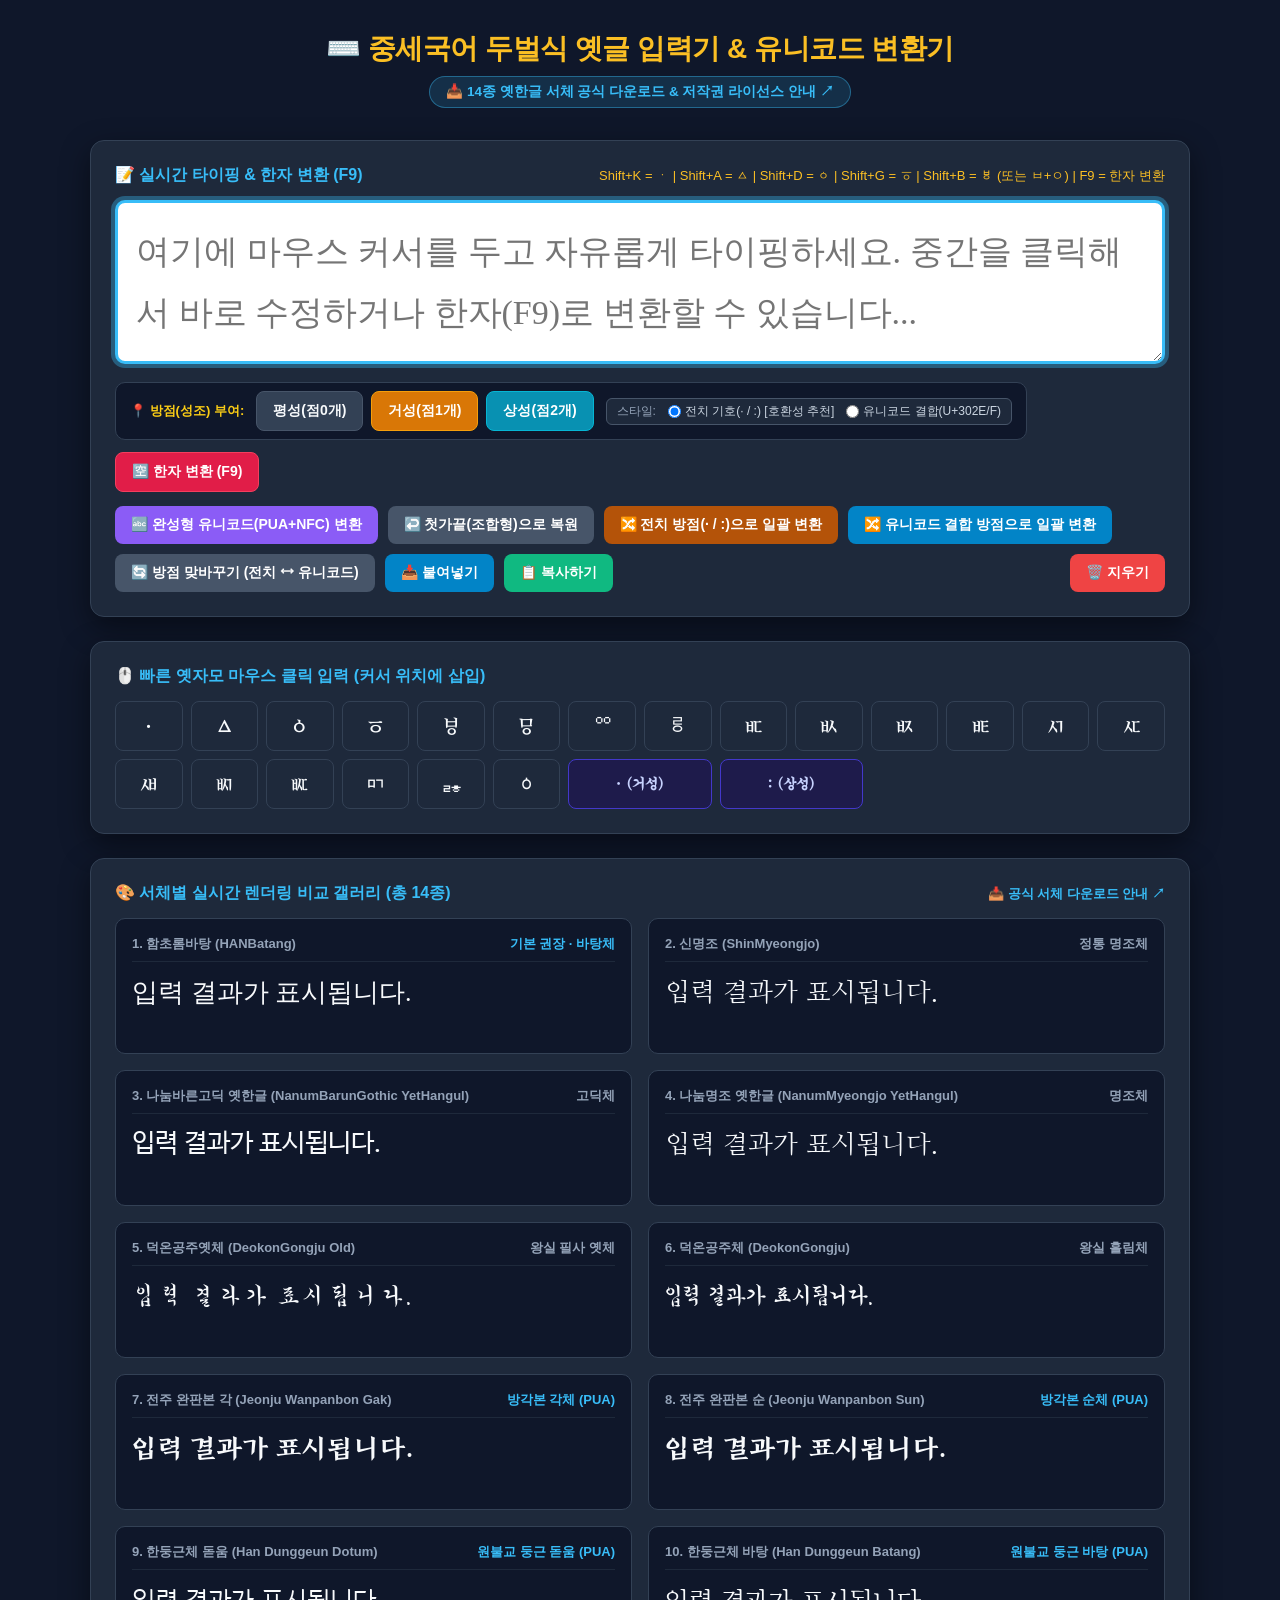
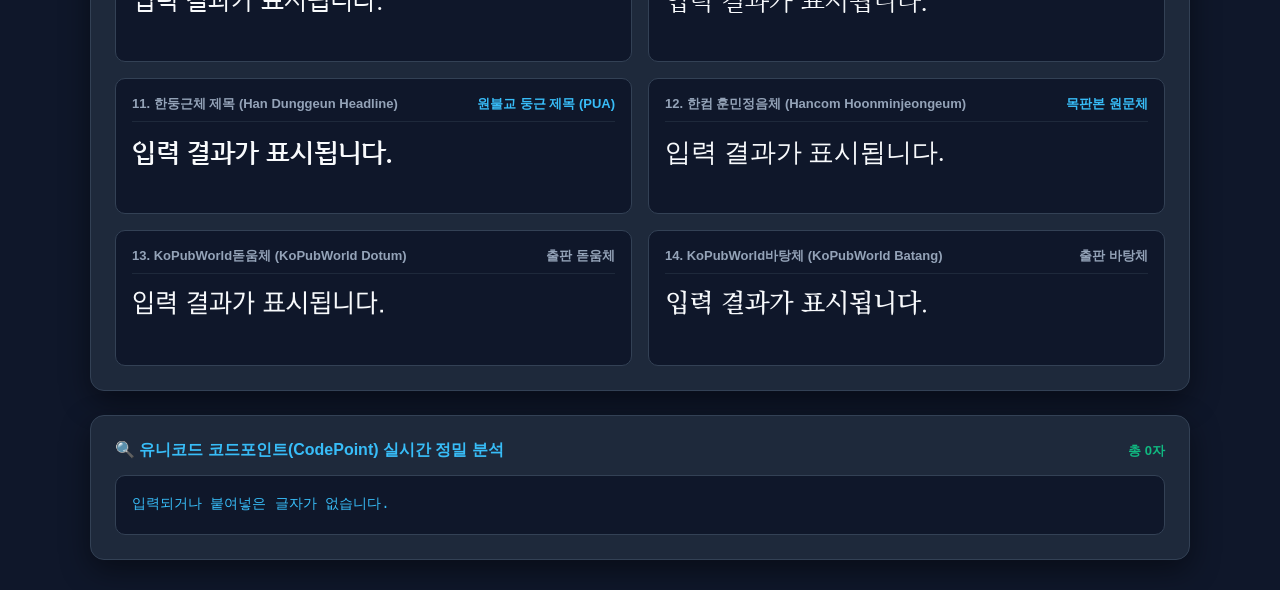
==== yet-typing-tool.html @ 9405b6db "feat: Initial commit for Medieval Korean Typing Studio (중세국어 두벌식 옛글 입력기 & 14종 서체 다운로드 센터)" ====
<!DOCTYPE html>
<html lang="ko">
<head>
    <meta charset="UTF-8">
    <meta name="viewport" content="width=device-width, initial-scale=1.0">
    <title>중세국어 두벌식 옛글 입력기 & 유니코드 변환기</title>
    
            <!-- 서체 정의 (14종 호환 및 로컬/웹폰트 결합) -->
    <style>
        @font-face {
            font-family: 'HANBatang';
            src: local('HANBatang'), local('함초롬바탕'), local('HCR Batang'), local('함초롬바탕 확장'), local('HCR Batang Ext'), url('./fonts/HANBatang.TTF') format('truetype');
            font-weight: normal;
            font-style: normal;
        }
        @font-face {
            font-family: 'HYSinMyeongJo';
            src: local('신명조'), local('신명 신명조'), local('HY신명조'), local('HYSinMyeongJo-Medium'), local('한양신명조'), url('./fonts/HYSinMyeongJo.TTF') format('truetype');
            font-weight: normal;
            font-style: normal;
        }
        @font-face {
            font-family: 'NanumBarunGothicYetHangul';
            src: local('NanumBarunGothic YetHangul'), local('나눔바른고딕 옛한글'), local('NanumBarunGothic-YetHangul'), local('나눔바른고딕OTF 옛한글'), url('./fonts/NanumBarunGothic-YetHangul.ttf') format('truetype'), url('./fonts/NanumBarunGothic-YetHangul.otf') format('opentype');
            font-weight: normal;
            font-style: normal;
        }
        @font-face {
            font-family: 'NanumMyeongjoYetHangul';
            src: local('NanumMyeongjo YetHangul'), local('나눔명조 옛한글'), local('NanumMyeongjo-YetHangul'), local('나눔명조OTF 옛한글'), url('./fonts/NanumMyeongjo-YetHangul.ttf') format('truetype');
            font-weight: normal;
            font-style: normal;
        }
        @font-face {
            font-family: 'DeokonGongjuOld';
            src: local('덕온공주옛체'), local('덕온공주 옛체'), local('DeokonGongjuOld'), local('DeokonGongju Yet'), local('DeokonGongjuOld-Regular'), url('./fonts/DeogonPrincessClassic.ttf') format('truetype'), url('./fonts/DeogonPrincessClassic.otf') format('opentype');
            font-weight: normal;
            font-style: normal;
        }
        @font-face {
            font-family: 'DeokonGongju';
            src: local('덕온공주체'), local('덕온공주'), local('DeokonGongju'), local('DeokonGongju-Regular'), url('./fonts/DeogonPrincess.ttf') format('truetype'), url('./fonts/DeogonPrincess.otf') format('opentype');
            font-weight: normal;
            font-style: normal;
        }
        @font-face {
            font-family: 'JeonjuWanpanbonGak';
            src: local('전주 완판본 각'), local('전주 완판본 각B'), local('전주 완판본 각R'), local('전주완판본 각'), local('전주완판본각'), local('TSTJJWanGakB'), local('TSTJJWanGakR'), local('Jeonju Wanpanbon Gak'), local('JeonjuWanpanbonGak'), url('./fonts/Jeonju_gakB.woff') format('woff'), url('./fonts/전주완판본 각B.otf') format('opentype'), url('./fonts/전주완판본 각R.otf') format('opentype'), url('./fonts/Jeonju_gakR.woff') format('woff');
            font-weight: normal;
            font-style: normal;
        }
        @font-face {
            font-family: 'JeonjuWanpanbonSun';
            src: local('전주 완판본 순'), local('전주 완판본 순B'), local('전주 완판본 순R'), local('전주 완판본 순L'), local('전주완판본 순'), local('전주완판본순'), local('TSTJJWanSunB'), local('TSTJJWanSunR'), local('Jeonju Wanpanbon Sun'), local('JeonjuWanpanbonSun'), url('./fonts/Jeonju_soonB.ttf') format('truetype'), url('./fonts/Jeonju_soonB.woff') format('woff'), url('./fonts/전주완판본 순B.otf') format('opentype'), url('./fonts/전주완판본 순R.otf') format('opentype'), url('./fonts/Jeonju_soonR.woff') format('woff');
            font-weight: normal;
            font-style: normal;
        }
        @font-face {
            font-family: 'HanDunggeunDotum';
            src: local('한둥근체 돋움'), local('한둥근체돋움'), local('WON Dotum'), local('WONDotum'), local('Han Dunggeun Dotum'), local('HanDunggeunDotum'), url('./fonts/WONdotumR.ttf') format('truetype'), url('./fonts/WONdotumB.ttf') format('truetype');
            font-weight: normal;
            font-style: normal;
        }
        @font-face {
            font-family: 'HanDunggeunBatang';
            src: local('한둥근체 바탕'), local('한둥근체바탕'), local('WON Batang'), local('WONBatang'), local('Han Dunggeun Batang'), local('HanDunggeunBatang'), url('./fonts/WONbatangR.ttf') format('truetype'), url('./fonts/WONbatangB.ttf') format('truetype');
            font-weight: normal;
            font-style: normal;
        }
        @font-face {
            font-family: 'HanDunggeunHeadline';
            src: local('한둥근체 제목'), local('한둥근체제목'), local('WON Title'), local('WONTitle'), local('Han Dunggeun Headline'), local('HanDunggeunHeadline'), url('./fonts/WONtitle.ttf') format('truetype');
            font-weight: normal;
            font-style: normal;
        }
        @font-face {
            font-family: 'HancomHoonminjeongeum';
            src: local('Hancom Hoonminjeongeum_H'), local('한컴 훈민정음_H'), local('한컴 훈민정음체'), local('한컴훈민정음'), local('한컴 훈민정음 가로쓰기'), url('./fonts/HancomHoonminjeongeumH.ttf') format('truetype');
            font-weight: normal;
            font-style: normal;
        }
        @font-face {
            font-family: 'KoPubWorldDotum';
            src: local('KoPubWorldDotum'), local('KoPubWorld돋움체'), local('KoPubWorld 돋움체'), local('KoPubWorld Dotum'), local('KoPubWorldDotum Bold'), local('KoPubWorld돋움체 Bold'), url('./fonts/KoPubWorld-Dotum-Medium.woff') format('woff');
            font-weight: normal;
            font-style: normal;
        }
        @font-face {
            font-family: 'KoPubWorldBatang';
            src: local('KoPubWorldBatang'), local('KoPubWorld바탕체'), local('KoPubWorld 바탕체'), local('KoPubWorld Batang'), local('KoPubWorldBatang Bold'), local('KoPubWorld바탕체 Bold'), url('./fonts/KoPubWorld-Batang-Medium.woff') format('woff');
            font-weight: normal;
            font-style: normal;
        }
        @font-face {
            font-family: 'ChosunGs';
            src: local('ChosunGs'), local('조선궁서체'), url('./fonts/ChosunGs.TTF') format('truetype');
            font-weight: normal;
            font-style: normal;
        }

        :root {
            --bg-color: #0f172a;
            --card-bg: #1e293b;
            --border-color: #334155;
            --accent-blue: #3b82f6;
            --accent-purple: #8b5cf6;
            --accent-green: #10b981;
            --text-main: #f8fafc;
            --text-sub: #94a3b8;
        }

        * { box-sizing: border-box; margin: 0; padding: 0; }

        body {
            background-color: var(--bg-color);
            color: var(--text-main);
            font-family: -apple-system, BlinkMacSystemFont, "Segoe UI", Roboto, "Malgun Gothic", sans-serif;
            min-height: 100vh;
            display: flex;
            flex-direction: column;
            align-items: center;
            padding: 30px 20px;
        }

        .container {
            width: 100%;
            max-width: 1100px;
            display: flex;
            flex-direction: column;
            gap: 24px;
        }

        .header {
            text-align: center;
            margin-bottom: 8px;
        }

        .header h1 {
            font-size: 28px;
            font-weight: 800;
            color: #fbbf24;
            display: flex;
            align-items: center;
            justify-content: center;
            gap: 12px;
            letter-spacing: -0.5px;
        }

        .header p {
            font-size: 14px;
            color: var(--text-sub);
            margin-top: 8px;
        }

        .card {
            background: var(--card-bg);
            border: 1px solid var(--border-color);
            border-radius: 14px;
            padding: 24px;
            box-shadow: 0 10px 30px rgba(0, 0, 0, 0.45);
        }

        .section-title {
            font-size: 16px;
            font-weight: 700;
            color: #38bdf8;
            margin-bottom: 14px;
            display: flex;
            justify-content: space-between;
            align-items: center;
            flex-wrap: wrap;
            gap: 8px;
        }

        /* 메인 입력창 */
        .typing-textarea {
            width: 100%;
            min-height: 150px;
            background: #ffffff;
            color: #0f172a;
            font-family: 'HANBatang', '함초롬바탕', serif !important;
            font-size: 34px;
            line-height: 1.8;
            padding: 18px;
            border-radius: 10px;
            border: 3px solid #38bdf8;
            outline: none;
            word-break: break-all;
            resize: vertical;
        }
        .typing-textarea:focus {
            box-shadow: 0 0 0 4px rgba(56, 189, 248, 0.35);
        }

        /* 방점 및 한자 전용 툴바 */
        .feature-bar {
            display: flex;
            gap: 12px;
            margin-top: 14px;
            flex-wrap: wrap;
            align-items: center;
        }

        .tone-bar {
            display: flex;
            align-items: center;
            gap: 8px;
            background: #0f172a;
            border: 1px solid #334155;
            padding: 8px 14px;
            border-radius: 10px;
            flex-wrap: wrap;
        }
        .tone-label {
            font-size: 13px;
            font-weight: 700;
            color: #facc15;
            display: flex;
            align-items: center;
            gap: 6px;
            margin-right: 4px;
        }

        .tone-mode-selector {
            display: flex;
            align-items: center;
            gap: 12px;
            background: #1e293b;
            border: 1px solid #475569;
            padding: 4px 10px;
            border-radius: 6px;
            font-size: 12px;
            color: #cbd5e1;
            margin-left: 4px;
        }
        .tone-mode-selector label {
            cursor: pointer;
            display: flex;
            align-items: center;
            gap: 4px;
        }

        .toolbar {
            display: flex;
            gap: 10px;
            margin-top: 14px;
            flex-wrap: wrap;
            align-items: center;
        }

        .btn {
            padding: 10px 16px;
            font-size: 14px;
            font-weight: 700;
            border: none;
            border-radius: 8px;
            cursor: pointer;
            display: flex;
            align-items: center;
            gap: 6px;
            transition: all 0.15s ease;
            user-select: none;
        }
        .btn:hover { transform: translateY(-2px); box-shadow: 0 4px 12px rgba(0,0,0,0.25); }
        .btn:active { transform: translateY(0); }

        .btn-tone-pyeong { background: #334155; color: #f8fafc; border: 1px solid #475569; }
        .btn-tone-pyeong:hover { background: #475569; }

        .btn-tone-geo { background: #d97706; color: #ffffff; border: 1px solid #f59e0b; }
        .btn-tone-geo:hover { background: #b45309; }

        .btn-tone-sang { background: #0891b2; color: #ffffff; border: 1px solid #06b6d4; }
        .btn-tone-sang:hover { background: #0e7490; }

        .btn-hanja { background: #e11d48; color: #ffffff; border: 1px solid #f43f5e; font-weight: 800; }
        .btn-hanja:hover { background: #be123c; }

        .btn-purple { background: #8b5cf6; color: #fff; }
        .btn-dark { background: #475569; color: #fff; }
        .btn-green { background: #10b981; color: #fff; }
        .btn-blue { background: #0284c7; color: #fff; }
        .btn-amber { background: #b45309; color: #fff; }
        .btn-red { background: #ef4444; color: #fff; }

                /* 빠른 키패드 */
        .keypad-grid {
            display: grid;
            grid-template-columns: repeat(auto-fill, minmax(64px, 1fr));
            gap: 8px;
            margin-top: 10px;
        }

        .key-btn {
            background: #1e293b;
            color: #f8fafc;
            border: 1px solid #334155;
            padding: 10px 4px;
            font-size: 21px;
            font-family: 'HANBatang', '함초롬바탕', 'ChosunGs', serif;
            border-radius: 8px;
            cursor: pointer;
            text-align: center;
            transition: all 0.12s ease;
            user-select: none;
        }
        .key-btn:hover {
            background: #3b82f6;
            border-color: #60a5fa;
            transform: translateY(-2px);
            box-shadow: 0 4px 12px rgba(59, 130, 246, 0.3);
        }
        .key-btn.tone-key {
            grid-column: span 2;
            font-size: 14.5px;
            font-weight: 700;
            background: #1e1b4b;
            border-color: #4338ca;
            color: #c7d2fe;
            min-width: 100px;
            display: flex;
            align-items: center;
            justify-content: center;
        }
        .key-btn.tone-key:hover {
            background: #4338ca;
            border-color: #818cf8;
            color: #ffffff;
        }

        /* 서체별 갤러리 */
        .font-gallery {
            display: grid;
            grid-template-columns: repeat(2, 1fr);
            gap: 16px;
        }
        @media (max-width: 768px) {
            .font-gallery { grid-template-columns: 1fr; }
        }

        .font-box {
            background: #0f172a;
            border: 1px solid var(--border-color);
            border-radius: 10px;
            padding: 16px;
            display: flex;
            flex-direction: column;
            gap: 10px;
        }

        .font-header {
            font-size: 13px;
            font-weight: 700;
            color: #94a3b8;
            border-bottom: 1px solid #1e293b;
            padding-bottom: 8px;
            display: flex;
            justify-content: space-between;
        }

        .font-preview-text {
            font-size: 26px;
            line-height: 1.6;
            min-height: 65px;
            word-break: break-all;
            color: #f8fafc;
        }

        /* 코드포인트 인스펙터 */
        .code-inspector {
            background: #0f172a;
            border: 1px solid #334155;
            border-radius: 10px;
            padding: 16px;
            font-family: 'Courier New', Consolas, monospace;
            font-size: 14px;
            line-height: 1.8;
            color: #38bdf8;
            max-height: 180px;
            overflow-y: auto;
            word-break: break-all;
        }

        /* 한자 변환 모달 팝업 */
        .modal-overlay {
            position: fixed;
            top: 0; left: 0; right: 0; bottom: 0;
            background: rgba(0, 0, 0, 0.75);
            backdrop-filter: blur(4px);
            display: none;
            justify-content: center;
            align-items: center;
            z-index: 10000;
            animation: fadeIn 0.2s ease;
        }

        .modal-card {
            background: #1e293b;
            border: 2px solid #e11d48;
            border-radius: 14px;
            width: 90%;
            max-width: 650px;
            padding: 24px;
            box-shadow: 0 20px 50px rgba(0,0,0,0.7);
            display: flex;
            flex-direction: column;
            gap: 16px;
        }

        .modal-header {
            display: flex;
            justify-content: space-between;
            align-items: center;
            border-bottom: 1px solid #334155;
            padding-bottom: 12px;
        }
        .modal-header h2 {
            font-size: 20px;
            color: #fb7185;
            display: flex;
            align-items: center;
            gap: 8px;
        }
        .modal-close {
            background: none;
            border: none;
            color: #94a3b8;
            font-size: 22px;
            cursor: pointer;
        }

        .hanja-format-options {
            display: flex;
            gap: 18px;
            font-size: 14px;
            color: #f8fafc;
            background: #0f172a;
            padding: 10px 14px;
            border-radius: 8px;
            border: 1px solid #334155;
        }
        .hanja-format-options label {
            cursor: pointer;
            display: flex;
            align-items: center;
            gap: 6px;
        }

        .hanja-grid {
            display: grid;
            grid-template-columns: repeat(auto-fill, minmax(105px, 1fr));
            gap: 10px;
            max-height: 280px;
            overflow-y: auto;
            padding: 4px;
        }

        .hanja-card {
            background: #0f172a;
            border: 1px solid #334155;
            border-radius: 8px;
            padding: 10px 6px;
            text-align: center;
            cursor: pointer;
            transition: all 0.12s ease;
            display: flex;
            flex-direction: column;
            align-items: center;
            gap: 4px;
        }
        .hanja-card:hover, .hanja-card.active {
            background: #be123c;
            border-color: #f43f5e;
            transform: translateY(-2px);
        }
        .hanja-char {
            font-size: 28px;
            font-family: 'HANBatang', '함초롬바탕', 'ChosunGs', serif;
            color: #ffffff;
        }
        .hanja-idx {
            font-size: 11px;
            color: #94a3b8;
        }

        .toast {
            position: fixed;
            bottom: 30px;
            right: 30px;
            background: #10b981;
            color: #fff;
            padding: 12px 24px;
            border-radius: 10px;
            font-size: 15px;
            font-weight: 700;
            box-shadow: 0 8px 24px rgba(0,0,0,0.5);
            display: none;
            z-index: 10001;
            animation: fadeIn 0.2s ease;
        }
        @keyframes fadeIn {
            from { opacity: 0; transform: translateY(10px); }
            to { opacity: 1; transform: translateY(0); }
        }
    </style>
</head>
<body>

    <div class="container">
        
        <div class="header">
            <h1>⌨️ 중세국어 두벌식 옛글 입력기 & 유니코드 변환기</h1>
            <div style="margin-top: 8px;">
                <a href="./fonts-download.html" target="_blank" rel="noopener noreferrer" style="display: inline-flex; align-items: center; gap: 6px; background: rgba(56, 189, 248, 0.15); color: #38bdf8; border: 1px solid rgba(56, 189, 248, 0.4); border-radius: 20px; padding: 6px 16px; font-size: 13.5px; font-weight: 600; text-decoration: none; transition: all 0.15s ease;">
                    📥 14종 옛한글 서체 공식 다운로드 & 저작권 라이선스 안내 ↗
                </a>
            </div>
        </div>

        <!-- 1. 타이핑 작업 카드 -->
        <div class="card">
            <div class="section-title">
                <span>📝 실시간 타이핑 & 한자 변환 (F9)</span>
                <span style="font-size: 13px; color: #fbbf24; font-weight: normal;">
                    Shift+K = ㆍ | Shift+A = ㅿ | Shift+D = ㆁ | Shift+G = ㆆ | Shift+B = ㅸ (또는 ㅂ+ㅇ) | F9 = 한자 변환
                </span>
            </div>
            <textarea id="standalone-yet-input" class="typing-textarea" autocomplete="off" autocorrect="off" autocapitalize="off" spellcheck="false" placeholder="여기에 마우스 커서를 두고 자유롭게 타이핑하세요. 중간을 클릭해서 바로 수정하거나 한자(F9)로 변환할 수 있습니다..."></textarea>

            <!-- 방점 & 한자 변환 바 -->
            <div class="feature-bar">
                <div class="tone-bar">
                    <span class="tone-label">📍 방점(성조) 부여:</span>
                    <button class="btn btn-tone-pyeong" onclick="handleToneClick('pyeong')" title="선택한 글자의 방점을 제거합니다 (점 0개, 평성)">
                        평성(점0개)
                    </button>
                    <button class="btn btn-tone-geo" onclick="handleToneClick('geo')" title="선택한 글자 왼쪽에 점 1개를 찍습니다 (거성)">
                        거성(점1개)
                    </button>
                    <button class="btn btn-tone-sang" onclick="handleToneClick('sang')" title="선택한 글자 왼쪽에 점 2개를 찍습니다 (상성)">
                        상성(점2개)
                    </button>

                    <!-- 방점 모드 선택기 -->
                    <div class="tone-mode-selector" title="방점을 어떤 스타일로 출력할지 선택합니다">
                        <span style="color: #94a3b8;">스타일:</span>
                        <label title="모든 폰트(맑은 고딕, 나눔고딕, 돋움 등)에서 글자 왼쪽에 100% 점이 찍히며 점선 동그라미로 깨지지 않는 호환 모드입니다.">
                            <input type="radio" name="tone-mode-radio" value="prefix" checked onchange="changeToneMode('prefix')">
                            전치 기호(· / :) [호환성 추천]
                        </label>
                        <label title="함초롬바탕 등 전용 서체에서 사용하는 유니코드 표준 결합 문자(U+302E, U+302F)입니다.">
                            <input type="radio" name="tone-mode-radio" value="combining" onchange="changeToneMode('combining')">
                            유니코드 결합(U+302E/F)
                        </label>
                    </div>
                </div>

                <button class="btn btn-hanja" onclick="openHanjaModal()" title="커서 앞의 글자나 선택한 단어를 한자로 변환합니다 (단축키: F9 또는 한자키)">
                    🈳 한자 변환 (F9)
                </button>
            </div>

            <!-- 변환 및 클립보드 툴바 -->
            <div class="toolbar">
                <button class="btn btn-purple" onclick="convertToPUA()" title="첫가끝 자모를 한컴 완성형 PUA(U+E0BC~U+F66E)와 표준 현대 완성형(NFC)으로 일괄 변환합니다. (점선 동그라미 ◌ 깨짐 완벽 방지)">
                    🔤 완성형 유니코드(PUA+NFC) 변환
                </button>
                <button class="btn btn-dark" onclick="convertToJamo()" title="완성형 글자를 순수 첫가끝 초성/중성/종성 자모 단위로 100% 무손실 복원합니다.">
                    ↩️ 첫가끝(조합형)으로 복원
                </button>
                                <!-- 방점 변환 전용 버튼 그룹 -->
                <button class="btn btn-amber" onclick="convertToneToPrefix()" title="문서 내의 유니코드 결합 방점을 모든 폰트에서 깨지지 않는 전치 기호 방점(· / :)으로 일괄 변환합니다.">
                    🔀 전치 방점(· / :)으로 일괄 변환
                </button>
                <button class="btn btn-blue" onclick="convertToneToCombining()" title="문서 내의 전치 기호 방점을 함초롬바탕 전용 유니코드 결합 방점(U+302E/F)으로 일괄 변환합니다.">
                    🔀 유니코드 결합 방점으로 일괄 변환
                </button>
                <button class="btn btn-dark" onclick="toggleTone()" title="전치 기호 방점과 유니코드 결합 방점을 자동으로 감지하여 맞바꿉니다.">
                    🔄 방점 맞바꾸기 (전치 ⟷ 유니코드)
                </button>
                <button class="btn btn-blue" onclick="pasteFromClipboard()" title="클립보드에 있는 텍스트를 즉시 입력창에 붙여넣습니다.">
                    📥 붙여넣기
                </button>
                <button class="btn btn-green" onclick="copyCurrentText()" title="현재 입력창의 내용을 클립보드로 복사합니다.">
                    📋 복사하기
                </button>
                <button class="btn btn-red" onclick="clearText()" style="margin-left: auto;">
                    🗑️ 지우기
                </button>
            </div>
        </div>

        <!-- 2. 빠른 자모 클릭 패드 -->
        <div class="card">
            <div class="section-title">
                <span>🖱️ 빠른 옛자모 마우스 클릭 입력 (커서 위치에 삽입)</span>
            </div>
                        <div class="keypad-grid">
                <!-- 1. 기본 옛자모 -->
                <button class="key-btn" onmousedown="event.preventDefault()" onclick="insertChar('ㆍ')" title="아래아 (ㆍ)">ㆍ</button>
                <button class="key-btn" onmousedown="event.preventDefault()" onclick="insertChar('ㅿ')" title="반치음 (ㅿ)">ㅿ</button>
                <button class="key-btn" onmousedown="event.preventDefault()" onclick="insertChar('ㆁ')" title="옛이응 (ㆁ)">ㆁ</button>
                <button class="key-btn" onmousedown="event.preventDefault()" onclick="insertChar('ㆆ')" title="여린히읗 (ㆆ)">ㆆ</button>
                <button class="key-btn" onmousedown="event.preventDefault()" onclick="insertChar('ㅸ')" title="순경음 비읍 (ㅸ)">ㅸ</button>
                <button class="key-btn" onmousedown="event.preventDefault()" onclick="insertChar('ㅱ')" title="순경음 미음 (ㅱ)">ㅱ</button>
                <button class="key-btn" onmousedown="event.preventDefault()" onclick="insertChar('ᅇ')" title="쌍이응 (ᅇ)">ᅇ</button>
                <button class="key-btn" onmousedown="event.preventDefault()" onclick="insertChar('ᄛ')" title="반설음 (ᄛ)">ᄛ</button>

                <!-- 2. 합용병서: ㅂ계 2자 합용병서 -->
                <button class="key-btn" onmousedown="event.preventDefault()" onclick="insertChar('ㅳ')" title="ㅂㄷ 합용병서 (ㅳ / ᄠ)">ㅳ</button>
                <button class="key-btn" onmousedown="event.preventDefault()" onclick="insertChar('ㅄ')" title="ㅂㅅ 합용병서 (ㅄ / ᄡ)">ㅄ</button>
                <button class="key-btn" onmousedown="event.preventDefault()" onclick="insertChar('ㅶ')" title="ㅂㅈ 합용병서 (ㅶ / ᄧ)">ㅶ</button>
                <button class="key-btn" onmousedown="event.preventDefault()" onclick="insertChar('ㅷ')" title="ㅂㅌ 합용병서 (ㅷ / ᄩ)">ㅷ</button>

                <!-- 3. 합용병서: ㅅ계 2자 합용병서 -->
                <button class="key-btn" onmousedown="event.preventDefault()" onclick="insertChar('ㅺ')" title="ㅅㄱ 합용병서 (ㅺ / ᄭ)">ㅺ</button>
                <button class="key-btn" onmousedown="event.preventDefault()" onclick="insertChar('ㅼ')" title="ㅅㄷ 합용병서 (ㅼ / ᄯ)">ㅼ</button>
                <button class="key-btn" onmousedown="event.preventDefault()" onclick="insertChar('ㅽ')" title="ㅅㅂ 합용병서 (ㅽ / ᄲ)">ㅽ</button>

                <!-- 4. 합용병서: 3자 합용병서 -->
                <button class="key-btn" onmousedown="event.preventDefault()" onclick="insertChar('ㅴ')" title="ㅂㅅㄱ 3자 합용병서 (ㅴ / ᄢ)">ㅴ</button>
                <button class="key-btn" onmousedown="event.preventDefault()" onclick="insertChar('ㅵ')" title="ㅂㅅㄷ 3자 합용병서 (ㅵ / ᄣ)">ㅵ</button>

                <!-- 5. 복합 옛받침 -->
                <button class="key-btn" onmousedown="event.preventDefault()" onclick="insertChar('ᇚ')" title="ㄹㅁㄱ 받침 (ᇚ)">ᇚ</button>
                <button class="key-btn" onmousedown="event.preventDefault()" onclick="insertChar('ᇙ')" title="ㄹㆆ 이영보래 받침 (ᇙ)">ᇙ</button>
                <button class="key-btn" onmousedown="event.preventDefault()" onclick="insertChar('ᇰ')" title="옛이응 받침 (ᇰ)">ᇰ</button>

                <!-- 6. 방점 (성조) -->
                <button class="key-btn tone-key" onmousedown="event.preventDefault()" onclick="insertChar('·')" title="거성 방점 (1점)">· (거성)</button>
                <button class="key-btn tone-key" onmousedown="event.preventDefault()" onclick="insertChar(':')" title="상성 방점 (2점)">: (상성)</button>
            </div>
        </div>

                <!-- 3. 서체별 실시간 렌더링 갤러리 (총 14종) -->
        <div class="card">
            <div class="section-title" style="display: flex; justify-content: space-between; align-items: center; flex-wrap: wrap; gap: 8px;">
                <span>🎨 서체별 실시간 렌더링 비교 갤러리 (총 14종)</span>
                <a href="./fonts-download.html" target="_blank" rel="noopener noreferrer" style="font-size: 13px; color: #38bdf8; text-decoration: none; font-weight: 600; display: inline-flex; align-items: center; gap: 4px;">
                    📥 공식 서체 다운로드 안내 ↗
                </a>
            </div>
            <div class="font-gallery">
                <!-- 1. 함초롬바탕 -->
                <div class="font-box">
                    <div class="font-header">
                        <span>1. 함초롬바탕 (HANBatang)</span>
                        <span style="color: #38bdf8; font-weight: 700;">기본 권장 · 바탕체</span>
                    </div>
                    <div id="preview-hanbatang" class="font-preview-text" style="font-family: 'HANBatang', '함초롬바탕', 'HCR Batang', '함초롬바탕 확장', serif;"></div>
                </div>

                <!-- 2. 신명조 -->
                <div class="font-box">
                    <div class="font-header">
                        <span>2. 신명조 (ShinMyeongjo)</span>
                        <span style="color: #94a3b8;">정통 명조체</span>
                    </div>
                    <div id="preview-shin-myeongjo" class="font-preview-text" style="font-family: 'HYSinMyeongJo', '신명조', '신명 신명조', 'HY신명조', '한양신명조', 'NanumMyeongjoYetHangul', 'HANBatang', serif;"></div>
                </div>

                <!-- 3. 나눔바른고딕 옛한글 -->
                <div class="font-box">
                    <div class="font-header">
                        <span>3. 나눔바른고딕 옛한글 (NanumBarunGothic YetHangul)</span>
                        <span>고딕체</span>
                    </div>
                    <div id="preview-nanum-barun" class="font-preview-text" style="font-family: 'NanumBarunGothicYetHangul', '나눔바른고딕 옛한글', 'NanumBarunGothic-YetHangul', '나눔바른고딕OTF 옛한글', sans-serif;"></div>
                </div>

                <!-- 4. 나눔명조 옛한글 -->
                <div class="font-box">
                    <div class="font-header">
                        <span>4. 나눔명조 옛한글 (NanumMyeongjo YetHangul)</span>
                        <span>명조체</span>
                    </div>
                    <div id="preview-nanum-myeongjo" class="font-preview-text" style="font-family: 'NanumMyeongjoYetHangul', '나눔명조 옛한글', 'NanumMyeongjo-YetHangul', '나눔명조OTF 옛한글', serif;"></div>
                </div>

                <!-- 5. 덕온공주옛체 -->
                <div class="font-box">
                    <div class="font-header">
                        <span>5. 덕온공주옛체 (DeokonGongju Old)</span>
                        <span>왕실 필사 옛체</span>
                    </div>
                    <div id="preview-deokon-old" class="font-preview-text" style="font-family: '덕온공주옛체', '덕온공주 옛체', 'DeokonGongjuOld', 'DeokonGongju Yet', serif;"></div>
                </div>

                <!-- 6. 덕온공주체 -->
                <div class="font-box">
                    <div class="font-header">
                        <span>6. 덕온공주체 (DeokonGongju)</span>
                        <span>왕실 흘림체</span>
                    </div>
                    <div id="preview-deokon" class="font-preview-text" style="font-family: '덕온공주체', '덕온공주', 'DeokonGongju', serif;"></div>
                </div>

                <!-- 7. 전주 완판본 각 -->
                <div class="font-box">
                    <div class="font-header">
                        <span>7. 전주 완판본 각 (Jeonju Wanpanbon Gak)</span>
                        <span style="color: #38bdf8; font-weight: 700;">방각본 각체 (PUA)</span>
                    </div>
                    <div id="preview-wanpanbon-gak" class="font-preview-text" style="font-family: 'JeonjuWanpanbonGak', '전주 완판본 각', '전주 완판본 각B', '전주 완판본 각R', '전주완판본 각', 'TSTJJWanGakB', 'TSTJJWanGakR', 'Jeonju Wanpanbon Gak', serif;"></div>
                </div>

                <!-- 8. 전주 완판본 순 -->
                <div class="font-box">
                    <div class="font-header">
                        <span>8. 전주 완판본 순 (Jeonju Wanpanbon Sun)</span>
                        <span style="color: #38bdf8; font-weight: 700;">방각본 순체 (PUA)</span>
                    </div>
                    <div id="preview-wanpanbon-sun" class="font-preview-text" style="font-family: 'JeonjuWanpanbonSun', '전주 완판본 순', '전주 완판본 순B', '전주 완판본 순R', '전주완판본 순', 'TSTJJWanSunB', 'TSTJJWanSunR', 'Jeonju Wanpanbon Sun', serif;"></div>
                </div>

                <!-- 9. 한둥근체 돋움 -->
                <div class="font-box">
                    <div class="font-header">
                        <span>9. 한둥근체 돋움 (Han Dunggeun Dotum)</span>
                        <span style="color: #38bdf8; font-weight: 700;">원불교 둥근 돋움 (PUA)</span>
                    </div>
                    <div id="preview-handunggeun-dotum" class="font-preview-text" style="font-family: 'HanDunggeunDotum', '한둥근체 돋움', '한둥근체돋움', 'WON Dotum', 'WONDotum', 'Han Dunggeun Dotum', sans-serif;"></div>
                </div>

                <!-- 10. 한둥근체 바탕 -->
                <div class="font-box">
                    <div class="font-header">
                        <span>10. 한둥근체 바탕 (Han Dunggeun Batang)</span>
                        <span style="color: #38bdf8; font-weight: 700;">원불교 둥근 바탕 (PUA)</span>
                    </div>
                    <div id="preview-handunggeun-batang" class="font-preview-text" style="font-family: 'HanDunggeunBatang', '한둥근체 바탕', '한둥근체바탕', 'WON Batang', 'WONBatang', 'Han Dunggeun Batang', serif;"></div>
                </div>

                <!-- 11. 한둥근체 제목 -->
                <div class="font-box">
                    <div class="font-header">
                        <span>11. 한둥근체 제목 (Han Dunggeun Headline)</span>
                        <span style="color: #38bdf8; font-weight: 700;">원불교 둥근 제목 (PUA)</span>
                    </div>
                    <div id="preview-handunggeun-title" class="font-preview-text" style="font-family: 'HanDunggeunHeadline', '한둥근체 제목', '한둥근체제목', 'WON Title', 'WONTitle', 'Han Dunggeun Headline', sans-serif;"></div>
                </div>

                <!-- 12. 한컴 훈민정음체 -->
                <div class="font-box">
                    <div class="font-header">
                        <span>12. 한컴 훈민정음체 (Hancom Hoonminjeongeum)</span>
                        <span style="color: #38bdf8; font-weight: 700;">목판본 원문체</span>
                    </div>
                    <div id="preview-hoonmin" class="font-preview-text" style="font-family: 'HancomHoonminjeongeum', '한컴 훈민정음_H', '한컴 훈민정음체', '한컴훈민정음', '한컴 훈민정음 가로쓰기', serif;"></div>
                </div>

                <!-- 13. KoPubWorld돋움체 -->
                <div class="font-box">
                    <div class="font-header">
                        <span>13. KoPubWorld돋움체 (KoPubWorld Dotum)</span>
                        <span>출판 돋움체</span>
                    </div>
                    <div id="preview-kopub-dotum" class="font-preview-text" style="font-family: 'KoPubWorldDotum', 'KoPubWorld돋움체', 'KoPubWorld 돋움체', 'KoPubWorld Dotum', 'KoPubWorldDotum Bold', sans-serif;"></div>
                </div>

                <!-- 14. KoPubWorld바탕체 -->
                <div class="font-box">
                    <div class="font-header">
                        <span>14. KoPubWorld바탕체 (KoPubWorld Batang)</span>
                        <span>출판 바탕체</span>
                    </div>
                    <div id="preview-kopub-batang" class="font-preview-text" style="font-family: 'KoPubWorldBatang', 'KoPubWorld바탕체', 'KoPubWorld 바탕체', 'KoPubWorld Batang', 'KoPubWorldBatang Bold', serif;"></div>
                </div>
            </div>
        </div>

        <!-- 4. 유니코드 16진수 코드포인트 인스펙터 -->
        <div class="card">
            <div class="section-title">
                <span>🔍 유니코드 코드포인트(CodePoint) 실시간 정밀 분석</span>
                <span id="char-count" style="font-size: 13px; color: #10b981; font-weight: 700;">총 0자</span>
            </div>
            <div id="code-inspector" class="code-inspector">입력되거나 붙여넣은 글자가 없습니다.</div>
        </div>

    </div>

    <!-- 한자 변환 모달 창 -->
    <div id="hanja-modal" class="modal-overlay">
        <div class="modal-card">
            <div class="modal-header">
                <h2>🈳 한자 변환 <span id="modal-target-hangul" style="color: #facc15; font-size: 22px;"></span></h2>
                <button class="modal-close" onclick="closeHanjaModal()">✕</button>
            </div>

            <!-- 변환 표기 옵션 -->
            <div class="hanja-format-options">
                <span>표기 방식:</span>
                <label>
                    <input type="radio" name="hanja-fmt" value="hanja-only" checked>
                    한자만 (世)
                </label>
                <label>
                    <input type="radio" name="hanja-fmt" value="hangul-hanja">
                    한글(한자) (세(世))
                </label>
                <label>
                    <input type="radio" name="hanja-fmt" value="hanja-hangul">
                    한자(한글) (世(세))
                </label>
            </div>

            <!-- 한자 목록 그리드 -->
            <div id="hanja-list-container" class="hanja-grid"></div>

            <div style="display: flex; justify-content: space-between; align-items: center; margin-top: 8px;">
                <span style="font-size: 12px; color: #94a3b8;">
                    💡 숫자키 (1~9)를 누르거나 마우스로 클릭하면 즉시 변환됩니다. (ESC: 닫기)
                </span>
                <button class="btn btn-dark" onclick="closeHanjaModal()">닫기</button>
            </div>
        </div>
    </div>

    <div id="toast" class="toast">완료!</div>

    <!-- 내장형 중세국어 완성형 오토마타 & 한자 변환 엔진 -->
    <script>
/**
 * 중세국어 두벌식 옛글 완성형 오토마타 & 완성형 변환 & 한자 변환 엔진
 * - [핵심 개선] 순경음 비읍(ᇦ), 순경음 미음(ᇢ) 받침(종성) 결합 및 연음 분리 완벽 지원
 * - [핵심 개선] 받침(종성) 결합 및 연음 분리, 복합 받침 100% 무결점 보장
 * - 윈도우 한글 IME 간섭/잔상(밑줄 글자) 차단 및 브라우저 이벤트 격리
 * - 커서 위치 기반 자유로운 중간 타이핑 및 수정/삽입/삭제 완벽 지원
 * - 한자 변환 (F9 / Hanja 키 및 팝업 모달) 완벽 탑재
 * - 방점(평성·거성·상성) 선택 부여 및 전치/유니코드 양방향 변환 탑재
 */

var YetHangulIME = (function() {
    const CHO_MAP = {
        'ㄱ': '\u1100', 'ㄲ': '\u1101', 'ㄴ': '\u1102', 'ㄷ': '\u1103', 'ㄸ': '\u1104',
        'ㄹ': '\u1105', 'ㅁ': '\u1106', 'ㅂ': '\u1107', 'ㅃ': '\u1108', 'ㅅ': '\u1109',
        'ㅆ': '\u110A', 'ㅇ': '\u110B', 'ㅈ': '\u110C', 'ㅉ': '\u110D', 'ㅊ': '\u110E',
        'ㅋ': '\u110F', 'ㅌ': '\u1110', 'ㅍ': '\u1111', 'ㅎ': '\u1112',
        // 옛글 초성
        'ㅿ': '\u1140', 'ㆁ': '\u114C', 'ㆆ': '\u1159', 'ㅸ': '\u112B', 'ᄫ': '\u112B',
        'ㅱ': '\u111D', 'ㆄ': '\u1156', 'ㆅ': '\u1158', 'ᄛ': '\u111B',
        'ㅇㅇ': '\u1147', 'ᅇ': '\u1147',
        // 2자 합용병서
        'ㅂㄱ': '\u111E', 'ㅂㄷ': '\u1120', 'ㅂㅅ': '\u1121', 'ㅂㅈ': '\u1127',
        'ㅂㅌ': '\u1129', 'ㅂㅇ': '\u112B', 'ㅁㅇ': '\u111D', 'ㅍㅇ': '\u1156',
        'ㅃㅇ': '\u112C', 'ㅅㄱ': '\u112D', 'ㅅㄷ': '\u112F', 'ㅅㅂ': '\u1132',
        'ㅅㅈ': '\u1136', 'ㅎㅎ': '\u1158',
        // 3자 합용병서
        'ㅂㅅㄱ': '\u1122', 'ㅂㅅㄷ': '\u1123', 'ㅂㅅㅂ': '\u1124',
        'ㅂㅅㅅ': '\u1125', 'ㅂㅅㅈ': '\u1126',
        // 호환 자모 및 옛글 완성형 자모 초성 매핑 추가
        'ㅳ': '\u1120', 'ᄠ': '\u1120',
        'ㅄ': '\u1121', 'ᄡ': '\u1121',
        'ㅶ': '\u1127', 'ᄧ': '\u1127',
        'ㅷ': '\u1129', 'ᄩ': '\u1129',
        'ㅺ': '\u112D', 'ᄭ': '\u112D',
        'ㅼ': '\u112F', 'ᄯ': '\u112F',
        'ㅽ': '\u1132', 'ᄲ': '\u1132',
        'ㅴ': '\u1122', 'ᄢ': '\u1122',
        'ㅵ': '\u1123', 'ᄣ': '\u1123',
        'ᄞ': '\u111E', 'ᄤ': '\u1124', 'ᄥ': '\u1125', 'ᄦ': '\u1126'
    };

    const JUNG_MAP = {
        'ㅏ': '\u1161', 'ㅐ': '\u1162', 'ㅑ': '\u1163', 'ㅒ': '\u1164', 'ㅓ': '\u1165',
        'ㅔ': '\u1166', 'ㅕ': '\u1167', 'ㅖ': '\u1168', 'ㅗ': '\u1169', 'ㅘ': '\u116A',
        'ㅙ': '\u116B', 'ㅚ': '\u116C', 'ㅛ': '\u116D', 'ㅜ': '\u116E', 'ㅝ': '\u116F',
        'ㅞ': '\u1170', 'ㅟ': '\u1171', 'ㅠ': '\u1172', 'ㅡ': '\u1173', 'ㅢ': '\u1174',
        'ㅣ': '\u1175', 'ㆍ': '\u119E', 'ᆢ': '\u11A2', 'ᆡ': '\u11A1'
    };

    const JONG_MAP = {
        'ㄱ': '\u11A8', 'ㄲ': '\u11A9', 'ㄳ': '\u11AA', 'ㄴ': '\u11AB', 'ㄵ': '\u11AC',
        'ㄶ': '\u11AD', 'ㄷ': '\u11AE', 'ㄹ': '\u11AF', 'ㄺ': '\u11B0', 'ㄻ': '\u11B1',
        'ㄼ': '\u11B2', 'ㄽ': '\u11B3', 'ㄾ': '\u11B4', 'ㄿ': '\u11B5', 'ㅀ': '\u11B6',
        'ㅁ': '\u11B7', 'ㅂ': '\u11B8', 'ㅄ': '\u11B9', 'ㅅ': '\u11BA', 'ㅆ': '\u11BB',
        'ㅇ': '\u11BC', 'ㅈ': '\u11BD', 'ㅊ': '\u11BE', 'ㅋ': '\u11BF', 'ㅌ': '\u11C0',
        'ㅍ': '\u11C1', 'ㅎ': '\u11C2',
        // 옛글 단독/복합 종성 및 순경음 받침
        'ㆁ': '\u11F0', 'ㅿ': '\u11EB', 'ㆆ': '\u11F9',
        'ㅸ': '\u11E6', 'ᇦ': '\u11E6', 'ㅂㅇ': '\u11E6', // 순경음 비읍 받침 (ᇦ)
        'ㅱ': '\u11E2', 'ᇢ': '\u11E2', 'ㅁㅇ': '\u11E2', // 순경음 미음 받침 (ᇢ)
        'ㄹㆆ': '\u11D9', 'ㄹㅎ': '\u11B6', 'ㄹㅿ': '\u11EB', 'ㄹㆁ': '\u11F0',
        'ㅁㅅ': '\u11DD', 'ㅂㅅ': '\u11B9', 'ㅂㄹ': '\u11DF',
        'ᇹ': '\u11F9', 'ᇫ': '\u11EB', 'ᇰ': '\u11F0', 'ᇝ': '\u11DD', 'ᇟ': '\u11DF', 'ᇙ': '\u11D9', 'ᇚ': '\u11DA'
    };

    const NORMAL_KEYS = {
        'KeyQ': 'ㅂ', 'KeyW': 'ㅈ', 'KeyE': 'ㄷ', 'KeyR': 'ㄱ', 'KeyT': 'ㅅ',
        'KeyY': 'ㅛ', 'KeyU': 'ㅕ', 'KeyI': 'ㅑ', 'KeyO': 'ㅐ', 'KeyP': 'ㅔ',
        'KeyA': 'ㅁ', 'KeyS': 'ㄴ', 'KeyD': 'ㅇ', 'KeyF': 'ㄹ', 'KeyG': 'ㅎ',
        'KeyH': 'ㅗ', 'KeyJ': 'ㅓ', 'KeyK': 'ㅏ', 'KeyL': 'ㅣ',
        'KeyZ': 'ㅋ', 'KeyX': 'ㅌ', 'KeyC': 'ㅊ', 'KeyV': 'ㅍ',
        'KeyB': 'ㅠ', 'KeyN': 'ㅜ', 'KeyM': 'ㅡ'
    };

    const SHIFT_KEYS = {
        'KeyQ': 'ㅃ', 'KeyW': 'ㅉ', 'KeyE': 'ㄸ', 'KeyR': 'ㄲ', 'KeyT': 'ㅆ',
        'KeyY': 'ㅛ', 'KeyU': 'ㅕ', 'KeyI': 'ㅑ', 'KeyO': 'ㅒ', 'KeyP': 'ㅖ',
        'KeyA': 'ㅿ', 'KeyS': 'ㅿ', 'KeyD': 'ㆁ', 'KeyF': 'ㄹ', 'KeyG': 'ㆆ',
        'KeyH': 'ㅗ', 'KeyJ': 'ㅓ', 'KeyK': 'ㆍ', 'KeyL': 'ㅣ',
        'KeyZ': 'ㅋ', 'KeyX': 'ㅌ', 'KeyC': 'ㅊ', 'KeyV': 'ㅍ',
        'KeyB': 'ㅸ', // Shift+B = 순경음 비읍(ㅸ) 직관적 단축키!
        'KeyN': 'ㅜ', 'KeyM': 'ㅡ'
    };

    const CHO_COMBINE = {
        'ㅇㅇ': 'ㅇㅇ',
        'ㅂㅅ': 'ㅂㅅ', 'ㅂㄷ': 'ㅂㄷ', 'ㅂㄱ': 'ㅂㄱ', 'ㅂㅈ': 'ㅂㅈ', 'ㅂㅌ': 'ㅂㅌ', 'ㅂㅇ': 'ㅂㅇ',
        'ㅁㅇ': 'ㅁㅇ', 'ㅍㅇ': 'ㅍㅇ', 'ㅃㅇ': 'ㅃㅇ', 'ㅅㄱ': 'ㅅㄱ', 'ㅅㄷ': 'ㅅㄷ', 'ㅅㅂ': 'ㅅㅂ',
        'ㅅㅈ': 'ㅅㅈ', 'ㅎㅎ': 'ㅎㅎ',
        'ㅂㅅㄱ': 'ㅂㅅㄱ', 'ㅂㅅㄷ': 'ㅂㅅㄷ', 'ㅂㅅㅂ': 'ㅂㅅㅂ', 'ㅂㅅㅅ': 'ㅂㅅㅅ', 'ㅂㅅㅈ': 'ㅂㅅㅈ'
    };

    const JUNG_COMBINE = {
        'ㅗㅏ': 'ㅘ', 'ㅗㅐ': 'ㅙ', 'ㅗㅣ': 'ㅚ',
        'ㅜㅓ': 'ㅝ', 'ㅜㅔ': 'ㅞ', 'ㅜㅣ': 'ㅟ',
        'ㅡㅣ': 'ㅢ',
        'ㆍㆍ': 'ᆢ', 'ㆍㅣ': 'ᆡ'
    };

    const JONG_COMBINE = {
        'ㄱㅅ': 'ㄳ', 'ㄴㅈ': 'ㄵ', 'ㄴㅎ': 'ㄶ',
        'ㄹㄱ': 'ㄺ', 'ㄹㅁ': 'ㄻ', 'ㄹㅂ': 'ㄼ', 'ㄹㅅ': 'ㄽ',
        'ㄹㅌ': 'ㄾ', 'ㄹㅍ': 'ㄿ', 'ㄹㅎ': 'ㅀ',
        'ㄹㆆ': 'ㄹㆆ', 'ㄹㅿ': 'ㄹㅿ', 'ㄹㆁ': 'ㄹㆁ',
        'ㅁㅅ': 'ㅁㅅ', 'ㅂㅅ': 'ㅄ', 'ㅂㄹ': 'ㅂㄹ',
        // 순경음 복합 종성 (ㅂ+ㅇ -> ㅸ/ᇦ, ㅁ+ㅇ -> ㅱ/ᇢ)
        'ㅂㅇ': 'ㅸ',
        'ㅁㅇ': 'ㅱ'
    };

    const PUA_TO_JAMO = {"":"가ᇿ","":"가ᇇ","":"가ᇊ","":"가ᇍ","":"가ᇎ","":"가ᇐ","":"가ퟛ","":"가ᇙ","":"가ᇝ","":"가ᇡ","":"가ᇢ","":"가ᇤ","":"가ᇥ","":"가ᇦ","":"가ᇧ","":"가ᇪ","":"가ퟰ","":"가ퟱ","":"가ᇫ","":"가ᇱ","":"가ᇰ","":"가ᇱ","":"가ᇹ","":"ᄀᅶ","":"ᄀᅷ","":"개ᇍ","":"개ퟛ","":"개ᇰ","":"갸ᇢ","":"갸ᇦ","":"갸ᇰ","":"갸ᇹ","":"ᄀᅸ","":"거ᇇ","":"거ᇐ","":"거ᇙ","":"거ᇝ","":"거ᇢ","":"거ᇣ","":"거ᇦ","":"거ᇧ","":"거ퟰ","":"거ퟲ","":"거ᇫ","":"거ᇰ","":"거ᇹ","":"ᄀᅼ","":"ᄀᅼᆫ","":"ᄀᅼᆯ","":"ᄀᅼᆷ","":"게ᇰ","":"겨ퟔ","":"겨ᇙ","":"겨ᇢ","":"겨ퟩ","":"겨ᇧ","":"겨ퟰ","":"겨ퟱ","":"겨ퟲ","":"겨ᇫ","":"겨ᇰ","":"겨ᇱ","":"겨ᇹ","":"계ᇰ","":"고ᇐ","":"고ퟚ","":"고ᇖ","":"고ᇙ","":"고ᇚ","":"고ᇝ","":"고ᇢ","":"고ᇦ","":"고ퟰ","":"고ᇫ","":"고ᇰ","":"고ᇱ","":"고ᇷ","":"고ᇸ","":"과ᇇ","":"과ᇙ","":"과ᇰ","":"과ᇹ","":"ᄀᆦ","":"ᄀᆦᆼ","":"ᄀᅿ","":"ᄀᅿᆫ","":"ᄀᅿᆯ","":"ᄀᆂ","":"ᄀᆂᆯ","":"괴ᇰ","":"교ᇙ","":"교ᇢ","":"교ᇰ","":"ᄀힲ","":"ᄀힳ","":"ᄀힳᆯ","":"ᄀᆄ","":"ᄀᆅ","":"ᄀᆅᆯ","":"ᄀᆅᆰ","":"ᄀᆈ","":"ᄀᆈᆫ","":"구ᇽ","":"구ᇇ","":"구ᇍ","":"구ᇐ","":"구ᇙ","":"구ᇚ","":"구ᇝ","":"구ᇢ","":"구ᇦ","":"구ᇬ","":"구ᇰ","":"구ᇬ","":"구ᇶ","":"구ᇹ","":"ᄀᆉ","":"ᄀᆉᆫ","":"ᄀᆉᆷ","":"ᄀᆉᆼ","":"ᄀᆊ","":"궈ᇇ","":"궈ᇙ","":"궈ᇹ","":"ᄀᆋ","":"ᄀᆋᆫ","":"ᄀힵ","":"ᄀᆌ","":"ᄀᆍ","":"ᄀᆍᆯ","":"귀ᇰ","":"귀ᇹ","":"규ᇙ","":"규ᇢ","":"규ᇰ","":"규ᇹ","":"ᄀᆎ","":"ᄀᆎᆫ","":"ᄀᆏ","":"ᄀᆏᆫ","":"ᄀᆑ","":"ᄀᆑᆨ","":"ᄀᆑᆫ","":"ᄀᆑᆯ","":"ᄀᆑᇙ","":"ᄀᆑᆼ","":"ᄀᆑᇰ","":"ᄀᆑᇹ","":"ᄀᆒ","":"ᄀᆒᆯ","":"ᄀᆒᆰ","":"ᄀᆒᆼ","":"ᄀᆔ","":"ᄀᆔᆨ","":"ᄀᆔᆯ","":"ᄀᆔᇙ","":"ᄀᆔᆼ","":"ᄀᆔᇰ","":"그ᇇ","":"그ퟌ","":"그ᇉ","":"그ퟓ","":"그ퟔ","":"그ᇍ","":"그ᇐ","":"그ᇙ","":"그ᇚ","":"그ᇝ","":"그ᇟ","":"그ᇡ","":"그ᇢ","":"그ퟰ","":"그ᇫ","":"그ᇰ","":"그ᇹ","":"ᄀힺ","":"ᄀힻ","":"ᄀᆕ","":"ᄀᆖ","":"긔ᇙ","":"긔ᇹ","":"기ᇊ","":"기ퟍ","":"기ᇍ","":"기ᇐ","":"기ᇙ","":"기ퟜ","":"기ᇠ","":"기ᇢ","":"기ퟦ","":"기ퟨ","":"기ᇤ","":"기ᇥ","":"기ᇦ","":"기ᇧ","":"기ퟬ","":"기ퟰ","":"기ᇫ","":"기ᇰ","":"기ᇹ","":"ᄀᆘ","":"ᄀᆙ","":"ᄀᆙᆫ","":"ᄀᆙᆼ","":"ᄀힿ","":"ᄀퟀ","":"ᄀퟂ","":"ᄀᆛ","":"ᄀퟃ","":"ᄀퟃᆫ","":"ᄀᆜ","":"ᄀퟄ","":"ᄀᆝ","":"ᄀᆞ","":"ᄀᆞᆨ","":"ᄀᆞᆩ","":"ᄀᆞᆫ","":"ᄀᆞᆮ","":"ᄀᆞퟏ","":"ᄀᆞᆯ","":"ᄀᆞᆰ","":"ᄀᆞᇍ","":"ᄀᆞᇐ","":"ᄀᆞᆱ","":"ᄀᆞᆲ","":"ᄀᆞᇓ","":"ᄀᆞퟚ","":"ᄀᆞᇕ","":"ᄀᆞᆳ","":"ᄀᆞᆵ","":"ᄀᆞᆶ","":"ᄀᆞᇙ","":"ᄀᆞᆷ","":"ᄀᆞᇢ","":"ᄀᆞᆸ","":"ᄀᆞᇣ","":"ᄀᆞᇦ","":"ᄀᆞᆺ","":"ᄀᆞᇧ","":"ᄀᆞᇪ","":"ᄀᆞᇫ","":"ᄀᆞᆼ","":"ᄀᆞᇰ","":"ᄀᆞᇱ","":"ᄀᆞᆽ","":"ᄀᆞᆾ","":"ᄀᆞᇀ","":"ᄀᆞᇂ","":"ᄀᆟ","":"ᄀᆟᆫ","":"ᄀᆟᆼ","":"ᄀᆡ","":"ᄀᆡᆨ","":"ᄀᆡᆫ","":"ᄀᆡᆯ","":"ᄀᆡᆷ","":"ᄀᆡᆸ","":"ᄀᆡᆺ","":"ᄀᆡᆼ","":"ᄀᆡᇰ","":"ᄀᆡᇱ","":"까ᇰ","":"ᄁᅶ","":"꺄ᇢ","":"꺼ᇙ","":"꺼ᇢ","":"꺼ᇦ","":"꺼ᇬ","":"꺼ᇭ","":"ᄁᅻ","":"껴ᇰ","":"꼬ᇢ","":"꼬ᇰ","":"꽈ᇰ","":"꾜ᇢ","":"꾜ᇰ","":"ᄁᆈ","":"꾸ᇙ","":"꾸ᇚ","":"꾸ᇢ","":"꾸ᇰ","":"ᄁᆉ","":"꿔ᇙ","":"꿔ᇰ","":"ᄁힵ","":"ᄁᆌ","":"뀨ᇙ","":"뀨ᇢ","":"뀨ᇰ","":"ᄁᆑ","":"ᄁᆑᆫ","":"ᄁᆑᆼ","":"ᄁᆑᇰ","":"ᄁᆑᇹ","":"ᄁᆔ","":"ᄁᆔᆼ","":"끄ᇙ","":"끄ᇰ","":"끄ᇶ","":"끠ᇰ","":"끼ᇢ","":"끼ᇰ","":"끼ᇹ","":"ᄁᆘ","":"ᄁᆞ","":"ᄁᆡ","":"ᅚᅥ","":"ᅚᅳ","":"나ᇄ","":"나ᇇ","":"나ퟏ","":"나ᇍ","":"나ᇐ","":"나ᇙ","":"나ᇚ","":"나ᇜ","":"나ᇝ","":"나ᇢ","":"나ᇦ","":"나ᇧ","":"나ᇪ","":"나ퟯ","":"나ퟲ","":"나ᇫ","":"나ᇬ","":"나ᇰ","":"나ퟷ","":"나ퟸ","":"나ᇵ","":"나ᇹ","":"ᄂᅶ","":"ᄂᅷ","":"내ퟏ","":"내ᇙ","":"내ퟣ","":"내ᇣ","":"냐ᇢ","":"냐ᇰ","":"ᄂᅸ","":"너ᇐ","":"너ᇚ","":"너ᇛ","":"너ᇝ","":"너ᇣ","":"너ᇥ","":"너ᇩ","":"너ퟲ","":"너ᇰ","":"ᄂᅻ","":"ᄂᅻᆷ","":"ᄂᅺ","":"ᄂᅺᆨ","":"ᄂᅺᇂ","":"녀ᇽ","":"녀ᇾ","":"녀ᇅ","":"녀ᇿ","":"녀ᇇ","":"녀ᇙ","":"녀ᇧ","":"녀ퟲ","":"녀ᇰ","":"녀ᇹ","":"노ᇍ","":"노ᇐ","":"노ᇙ","":"노ᇢ","":"노ᇤ","":"노ᇥ","":"노ᇦ","":"노ퟲ","":"노ᇫ","":"노ᇰ","":"노ퟶ","":"노ᇳ","":"놔ᇙ","":"ᄂᅿ","":"뇌ᇰ","":"뇨ᇙ","":"뇨ᇢ","":"뇨ᇰ","":"ᄂힲ","":"ᄂힲᆼ","":"ᄂᆈ","":"누ᇆ","":"누ᇇ","":"누ᇈ","":"누ᇐ","":"누ᇝ","":"누ᇢ","":"누ᇦ","":"누ᇵ","":"ᄂᆉ","":"ᄂᆉᆫ","":"ᄂힵ","":"ᄂᆌ","":"뉘ᇫ","":"ᄂힶ","":"뉴ᇙ","":"뉴ᇢ","":"뉴ᇰ","":"ᄂᆏ","":"ᄂᆔ","":"ᄂᆔᆫ","":"ᄂᆔᆼ","":"느ᇃ","":"느ᇍ","":"느ᇙ","":"느ᇰ","":"느ퟶ","":"ᄂᆖ","":"늬ᇰ","":"ᄂᆗ","":"니ᇃ","":"니ᇎ","":"니ᇐ","":"니ퟙ","":"니ᇙ","":"니ᇝ","":"니ᇢ","":"니ᇤ","":"니ᇥ","":"니ᇦ","":"니ᇫ","":"니ᇰ","":"니ᇹ","":"ᄂᆘ","":"ᄂᆙ","":"ᄂᆙᆫ","":"ᄂᆙᆼ","":"ᄂힿ","":"ᄂퟀ","":"ᄂᆛ","":"ᄂᆞ","":"ᄂᆞᆨ","":"ᄂᆞᆫ","":"ᄂᆞᆮ","":"ᄂᆞퟓ","":"ᄂᆞᆯ","":"ᄂᆞᆰ","":"ᄂᆞᆱ","":"ᄂᆞᆲ","":"ᄂᆞᆳ","":"ᄂᆞᇗ","":"ᄂᆞᆶ","":"ᄂᆞᇙ","":"ᄂᆞᆷ","":"ᄂᆞᆸ","":"ᄂᆞᆺ","":"ᄂᆞퟰ","":"ᄂᆞᇫ","":"ᄂᆞᆼ","":"ᄂᆞᇰ","":"ᄂᆞᆽ","":"ᄂᆞᆾ","":"ᄂᆡ","":"ᄂᆡᆨ","":"ᄂᆡᆫ","":"ᄂᆡᆮ","":"ᄂᆡᆯ","":"ᄂᆡᆷ","":"ᄂᆡᆸ","":"ᄂᆡᆺ","":"ᄂᆡᇨ","":"ᄂᆡᆼ","":"ᄂᆡᇰ","":"ᄂᆡᇂ","":"ᄓᅡ","":"ᄓᅢ","":"ᄓᅣ","":"ᄓᅥ","":"ᄓᅦ","":"ᄓᅧ","":"ᄓᅨ","":"ᄓᅨᆫ","":"ᄓᅩ","":"ᄓᅪ","":"ᄓᅫ","":"ᄓᅬ","":"ᄓᅭ","":"ᄓᅮ","":"ᄓᅯ","":"ᄓᅰ","":"ᄓힵ","":"ᄓᆌ","":"ᄓᅱ","":"ᄓᅲ","":"ᄓᆔ","":"ᄓᅳ","":"ᄓᅴ","":"ᄓᅵ","":"ᄓᆘ","":"ᄓᆞ","":"ᄓᆡ","":"ᄔᅡ","":"ᄔᅣ","":"ᄔᅣᆼ","":"ᄔᅥ","":"ᄔᅦ","":"ᄔᅩ","":"ᄔᅮ","":"ᄔᅳ","":"ᄔᅳᆫ","":"ᄔᆞ","":"ᄔᆞᆫ","":"ᄕᅡ","":"ᄕᅡᆫ","":"ᄕᅢ","":"ᄕᅣ","":"ᄕᅥ","":"ᄕᅦ","":"ᄕᅦᆫ","":"ᄕᅧ","":"ᄕᅨ","":"ᄕᅩ","":"ᄕᅩᆫ","":"ᄕᅪ","":"ᄕᅫ","":"ᄕᅬ","":"ᄕᅭ","":"ᄕᅮ","":"ᄕᅯ","":"ᄕᅰ","":"ᄕힵ","":"ᄕᆌ","":"ᄕᅱ","":"ᄕᅲ","":"ᄕᆔ","":"ᄕᅳ","":"ᄕᅴ","":"ᄕᅵ","":"ᄕᆘ","":"ᄕᆞ","":"ᄕᆡ","":"ᄖᅡ","":"ᄖᅢ","":"ᄖᅣ","":"ᄖᅥ","":"ᄖᅦ","":"ᄖᅧ","":"ᄖᅨ","":"ᄖᅩ","":"ᄖᅪ","":"ᄖᅫ","":"ᄖᅬ","":"ᄖᅭ","":"ᄖᅮ","":"ᄖᅯ","":"ᄖᅰ","":"ᄖힵ","":"ᄖᆌ","":"ᄖᅱ","":"ᄖᅲ","":"ᄖᆔ","":"ᄖᅳ","":"ᄖᅴ","":"ᄖᅵ","":"ᄖᆘ","":"ᄖᆞ","":"ᄖᆡ","":"ᅛᅵ","":"ᅛᆘ","":"ᅜᅳ","":"ᅜᅵ","":"ᅝᅣ","":"ᅝᅣᆼ","":"ᅝᅩ","":"ᅝᅲ","":"ᅝᅲᆫ","":"ᅝᅵ","":"ᅝᅵᆼ","":"다ᇇ","":"다ᇊ","":"다ퟍ","":"다ᇍ","":"다ᇐ","":"다ᇙ","":"다ᇛ","":"다ᇝ","":"다ᇢ","":"다ᇥ","":"다ᇦ","":"다ᇧ","":"다ퟲ","":"다ᇫ","":"다ᇰ","":"다ᇱ","":"다ퟶ","":"다ᇹ","":"ᄃᅶ","":"ᄃᅶᆯ","":"대ᇰ","":"댜ᇢ","":"댜ᇰ","":"댜ᇱ","":"ᄃᅸ","":"더ᇝ","":"더ᇤ","":"더ᇦ","":"더ᇫ","":"더ᇰ","":"ᄃᅺ","":"ᄃᅻ","":"ᄃᅻᆯ","":"ᄃᅼ","":"ᄃᅼᆯ","":"ᄃᅼᆷ","":"데ᇆ","":"데ퟣ","":"뎌ᇙ","":"뎌ᇢ","":"뎌ᇰ","":"뎌ᇹ","":"도ᇆ","":"도ᇊ","":"도ퟔ","":"도ᇐ","":"도ᇖ","":"도ᇘ","":"도ᇙ","":"도ᇢ","":"도ᇦ","":"도ᇧ","":"도ퟬ","":"도ퟲ","":"도ᇫ","":"도ᇰ","":"도ᇱ","":"돠ᇙ","":"돠ᇰ","":"ᄃᆂ","":"ᄃᆂᆷ","":"됴ᇢ","":"됴ퟵ","":"됴ᇰ","":"ᄃᆈ","":"ᄃᆈᆫ","":"ᄃᆈᆯ","":"두ᇎ","":"두ᇐ","":"두ᇙ","":"두ᇚ","":"두ᇢ","":"두ᇰ","":"ᄃᆉ","":"ᄃᆉᆫ","":"둬ᇹ","":"ᄃힵ","":"ᄃᆌ","":"뒤ᇦ","":"뒤ᇹ","":"듀ᇙ","":"듀ᇢ","":"듀ᇰ","":"듀ᇱ","":"ᄃᆑ","":"ᄃᆑᆫ","":"ᄃᆑᆯ","":"ᄃᆑᇙ","":"ᄃᆑᆼ","":"ᄃᆒ","":"ᄃᆒᆼ","":"ᄃᆔ","":"ᄃᆔᆫ","":"ᄃᆔᆼ","":"드ᇍ","":"드ᇎ","":"드ᇐ","":"드ᇙ","":"드ᇚ","":"드ᇢ","":"드ᇣ","":"드ᇦ","":"드ᇫ","":"드ᇰ","":"드ᇱ","":"ᄃᆕ","":"ᄃᆖ","":"듸ᇙ","":"듸ᇹ","":"디ᇐ","":"디ᇙ","":"디ᇢ","":"디ᇤ","":"디ᇥ","":"디ퟱ","":"디ᇫ","":"디ᇰ","":"디ᇹ","":"ᄃᆘ","":"ᄃᆙ","":"ᄃᆙᆫ","":"ᄃᆙᆼ","":"ᄃힿ","":"ᄃퟀ","":"ᄃᆛ","":"ᄃᆞ","":"ᄃᆞᆨ","":"ᄃᆞᇃ","":"ᄃᆞᆫ","":"ᄃᆞᆮ","":"ᄃᆞᆯ","":"ᄃᆞᆰ","":"ᄃᆞᇌ","":"ᄃᆞᆱ","":"ᄃᆞᆲ","":"ᄃᆞᆳ","":"ᄃᆞᆶ","":"ᄃᆞᇙ","":"ᄃᆞᆷ","":"ᄃᆞᇚ","":"ᄃᆞퟞ","":"ᄃᆞퟟ","":"ᄃᆞᆸ","":"ᄃᆞᇣ","":"ᄃᆞᇦ","":"ᄃᆞᆺ","":"ᄃᆞᇧ","":"ᄃᆞᇨ","":"ᄃᆞᇩ","":"ᄃᆞᇪ","":"ᄃᆞᇫ","":"ᄃᆞᆼ","":"ᄃᆞᇰ","":"ᄃᆞᆽ","":"ᄃᆞᆾ","":"ᄃᆡ","":"ᄃᆡᆨ","":"ᄃᆡᆫ","":"ᄃᆡᆮ","":"ᄃᆡᆯ","":"ᄃᆡᇙ","":"ᄃᆡᆷ","":"ᄃᆡᆸ","":"ᄃᆡᆺ","":"ᄃᆡᇫ","":"ᄃᆡᆼ","":"ᄃᆡᇰ","":"ᄗᅳ","":"ᄗᅳᆯ","":"ᄗᅵ","":"ᄗᅵᆯ","":"따ᇐ","":"따ᇘ","":"따ᇙ","":"따ᇢ","":"따ᇦ","":"따ᇰ","":"따ᇹ","":"땨ᇢ","":"땨ᇰ","":"ᄄᅻ","":"ᄄᅼ","":"ᄄᅼᆯ","":"ᄄᅼᆲ","":"뗘ᇙ","":"뗘ᇰ","":"또ᇙ","":"또ᇢ","":"또ᇰ","":"또ᇹ","":"똬ᇙ","":"똬ᇰ","":"ᄄᅿ","":"뚀ᇢ","":"뚜ᇢ","":"뚜ᇰ","":"뚜ᇹ","":"ᄄힵ","":"ᄄᆌ","":"뛰ᇹ","":"뜌ᇙ","":"뜌ᇢ","":"뜌ᇰ","":"ᄄᆑ","":"ᄄᆑᆫ","":"ᄄᆔ","":"ᄄᆔᆼ","":"뜨ퟍ","":"뜨ᇢ","":"뜨ᇰ","":"뜨ᇹ","":"띄ᇹ","":"띠ᇙ","":"띠ᇰ","":"띠ᇹ","":"ᄄᆘ","":"ᄄᆞ","":"ᄄᆞᆨ","":"ᄄᆞᆫ","":"ᄄᆞᆯ","":"ᄄᆞᆷ","":"ᄄᆞᆺ","":"ᄄᆡ","":"ᄄᆡᆨ","":"ᄄᆡᆯ","":"ᄄᆡᆼ","":"ᄄᆡᇰ","":"ᅞᅵ","":"ᅞᅵᆼ","":"ᅞᅵᇯ","":"ꥠᅡ","":"ꥠᅡᆯ","":"ꥡᅡ","":"ꥡᅢ","":"ꥡᅮ","":"ꥡᅮᆯ","":"ꥢᅲ","":"ꥢᅲᆯ","":"ꥢᅲᆼ","":"ꥢᅳ","":"ꥢᅵ","":"ꥢᅵᆨ","":"ꥣᅣ","":"ꥣᅣᆼ","":"ꥣᆞ","":"라ᇐ","":"라ᇙ","":"라ퟠ","":"라ᇝ","":"라ᇢ","":"라ᇦ","":"라ᇧ","":"라ퟬ","":"라ᇫ","":"라ᇰ","":"라ᇬ","":"라ᇵ","":"라ᇹ","":"ᄅᅶ","":"ᄅᅶᆯ","":"ᄅᅷ","":"래ᇰ","":"랴ᇢ","":"랴ᇰ","":"ᄅᅸ","":"러ퟠ","":"러ᇦ","":"러ퟲ","":"러ᇰ","":"러ᇵ","":"ᄅᅺ","":"ᄅᅻ","":"ᄅᅻᆯ","":"레ᇰ","":"려ᇇ","":"려ᇙ","":"려ᇢ","":"려ᇦ","":"려ᇰ","":"려ᇹ","":"로ퟐ","":"로ᇙ","":"로ᇝ","":"로ᇢ","":"로ퟥ","":"로ᇦ","":"로ퟰ","":"로ᇰ","":"로ᇱ","":"롸ᇙ","":"롸ᇰ","":"ᄅᆂ","":"료ᇙ","":"료ᇝ","":"료ᇢ","":"료ᇰ","":"ᄅᆆ","":"ᄅᆇ","":"ᄅᆈ","":"루ᇙ","":"루ᇝ","":"루ᇢ","":"루ᇤ","":"루ᇰ","":"루ᇹ","":"ᄅᆉ","":"ᄅᆉᆫ","":"ᄅힵ","":"ᄅᆌ","":"ᄅᆍ","":"류ᇙ","":"류ᇢ","":"류ᇰ","":"류ᇹ","":"ᄅᆑ","":"ᄅᆑᆫ","":"ᄅᆑᆯ","":"ᄅᆑᇙ","":"ᄅᆔ","":"ᄅᆔᆼ","":"르ퟓ","":"르ᇐ","":"르ᇙ","":"르ퟠ","":"르ᇝ","":"르ᇢ","":"르ᇦ","":"르ᇰ","":"ᄅᆕ","":"ᄅᆖ","":"릐ᇹ","":"리ᇇ","":"리ᇙ","":"리ᇝ","":"리ᇢ","":"리ᇦ","":"리ᇰ","":"리ᇹ","":"ᄅᆘ","":"ᄅᆙ","":"ᄅᆙᆫ","":"ᄅᆙᆼ","":"ᄅힽ","":"ᄅힿ","":"ᄅퟀ","":"ᄅᆚ","":"ᄅᆚᆯ","":"ᄅퟂ","":"ᄅᆛ","":"ᄅᆛᆯ","":"ᄅퟄ","":"ᄅᆞ","":"ᄅᆞᆨ","":"ᄅᆞᆫ","":"ᄅᆞᆮ","":"ᄅᆞᆯ","":"ᄅᆞᆰ","":"ᄅᆞᆱ","":"ᄅᆞᆳ","":"ᄅᆞᇗ","":"ᄅᆞᆶ","":"ᄅᆞᇙ","":"ᄅᆞᆷ","":"ᄅᆞퟠ","":"ᄅᆞᇜ","":"ᄅᆞᇝ","":"ᄅᆞᆸ","":"ᄅᆞᆹ","":"ᄅᆞᇦ","":"ᄅᆞᆺ","":"ᄅᆞᆻ","":"ᄅᆞᇫ","":"ᄅᆞᇰ","":"ᄅᆞᆽ","":"ᄅᆞᆾ","":"ᄅᆞᇀ","":"ᄅᆞᇂ","":"ᄅퟅ","":"ᄅᆡ","":"ᄅᆡᆨ","":"ᄅᆡᆫ","":"ᄅᆡᆮ","":"ᄅᆡᆯ","":"ᄅᆡᆷ","":"ᄅᆡᆺ","":"ᄅᆡᆼ","":"ᄅᆡᇰ","":"ꥤᅡ","":"ꥤᅩ","":"ꥤᅩᆺ","":"ꥥᅡ","":"ᄘᅡ","":"ᄘᅡᆨ","":"ᄘᅡᆫ","":"ᄘᅡᆼ","":"ᄘᅥ","":"ᄘᅦ","":"ᄘᅦᆯ","":"ᄘᅦᆸ","":"ᄘᅩ","":"ᄘᅩᆨ","":"ᄘᅩᆫ","":"ᄘᅩᆷ","":"ᄘᅩᆺ","":"ᄘᅭ","":"ᄘᅭᆫ","":"ᄘᅮ","":"ᄘᅲ","":"ᄘᅲᆨ","":"ᄘᅳ","":"ᄘᅴ","":"ᄘᅴᆨ","":"ᄘᅴᆫ","":"ᄘᅴᆸ","":"ᄘᆞ","":"ᄘᆞᆫ","":"ᄘᆞᆼ","":"ᄘᆡ","":"ᄘᆡᆨ","":"ᄘᆡᆷ","":"ꥧᅡ","":"ᄙᅡ","":"ᄙᅡᆨ","":"ᄙᅡᆫ","":"ᄙᅡᆼ","":"ᄙᅶ","":"ᄙᅢ","":"ᄙᅢᆫ","":"ᄙᅣ","":"ᄙᅣᆼ","":"ᄙᅸ","":"ᄙᅥ","":"ᄙᅥᆫ","":"ᄙᅥᆼ","":"ᄙᅻ","":"ᄙᅦ","":"ᄙᅦᆨ","":"ᄙᅧ","":"ᄙᅧᆨ","":"ᄙᅨ","":"ᄙᅨᆫ","":"ᄙᅩ","":"ᄙᅩᆼ","":"ᄙᅭ","":"ᄙᅮ","":"ᄙᅮᆫ","":"ᄙᅮᆼ","":"ᄙᆉ","":"ᄙᆉᆫ","":"ᄙᅯ","":"ᄙᅰ","":"ᄙᅱ","":"ᄙᅲ","":"ᄙᆏ","":"ᄙᆐ","":"ᄙᅳ","":"ᄙᅳᆯ","":"ᄙᅳᇐ","":"ᄙᅳᆼ","":"ᄙᅵ","":"ᄙᅵᆫ","":"ᄙᅵᆼ","":"ᄙᆛ","":"ꥨᅡ","":"ꥨᅡᆫ","":"ꥩᅡ","":"ꥪᅡ","":"ꥫᆞ","":"ꥫᆡ","":"ꥬᅩ","":"ꥬᅩᆨ","":"ꥬᅳ","":"ꥭᅥ","":"ꥭᅦ","":"ꥭᅲ","":"ꥭᅲᆯ","":"ꥮᅡ","":"ᄚᅡ","":"ᄚᅡᆫ","":"ᄚᅣ","":"ᄚᅣᆼ","":"ᄚᅩ","":"ᄚᅪ","":"ᄚᅵ","":"마ᇾ","":"마ᇆ","":"마ᇇ","":"마ퟔ","":"마ᇍ","":"마ᇐ","":"마ᇘ","":"마ᇙ","":"마ᇢ","":"마ᇦ","":"마ᇨ","":"마ퟭ","":"마ퟰ","":"마ퟱ","":"마ᇫ","":"마ᇰ","":"마ᇹ","":"ᄆᅶ","":"ᄆᅷ","":"매ᇰ","":"먀ᇢ","":"ᄆᅸ","":"머ᇆ","":"머ᇍ","":"머ᇐ","":"머ᇙ","":"머ᇰ","":"머ᇹ","":"ᄆᅺ","":"ᄆᅼ","":"ᄆᅼᆯ","":"메ᇙ","":"며ᇙ","":"며ᇢ","":"며ᇫ","":"며ᇰ","":"며ퟶ","":"며ᇹ","":"모ᇆ","":"모ᇐ","":"모ᇙ","":"모ᇝ","":"모ᇢ","":"모ퟰ","":"모ᇫ","":"모ᇰ","":"ᄆᅿ","":"ᄆᅿᆫ","":"ᄆᆂ","":"ᄆힱ","":"ᄆᆃ","":"묘ᇢ","":"ᄆᆇ","":"ᄆᆈ","":"무ᇆ","":"무ᇇ","":"무ᇐ","":"무ᇙ","":"무ᇝ","":"무ᇢ","":"무ᇧ","":"무ퟬ","":"무ퟱ","":"무ᇫ","":"무ᇬ","":"무ᇭ","":"무ᇰ","":"무ᇹ","":"뭐ᇹ","":"ᄆힵ","":"ᄆᆌ","":"ᄆᆍ","":"뮈ᇹ","":"뮤ᇢ","":"ᄆᆔ","":"므ᇄ","":"므ᇐ","":"므ᇙ","":"므ᇢ","":"므ᇧ","":"므ퟲ","":"므ᇫ","":"므ᇰ","":"ᄆᆕ","":"ᄆᆖ","":"ᄆᆖᆷ","":"믜ᇙ","":"믜ᇦ","":"믜ᇹ","":"미ퟏ","":"미ퟓ","":"미ퟔ","":"미ᇍ","":"미ᇐ","":"미ᇙ","":"미ᇦ","":"미ᇧ","":"미ퟰ","":"미ퟱ","":"미ퟲ","":"미ᇫ","":"미ᇰ","":"미ᇶ","":"미ᇹ","":"ᄆᆘ","":"ᄆᆙ","":"ᄆᆙᆫ","":"ᄆힿ","":"ᄆퟀ","":"ᄆᆜ","":"ᄆᆜᆼ","":"ᄆᆞ","":"ᄆᆞᆨ","":"ᄆᆞᇃ","":"ᄆᆞᆫ","":"ᄆᆞᆮ","":"ᄆᆞퟓ","":"ᄆᆞᆯ","":"ᄆᆞᆰ","":"ᄆᆞᇐ","":"ᄆᆞᆲ","":"ᄆᆞᇕ","":"ᄆᆞᆳ","":"ᄆᆞᆶ","":"ᄆᆞᇙ","":"ᄆᆞᆷ","":"ᄆᆞᆸ","":"ᄆᆞᆺ","":"ᄆᆞퟰ","":"ᄆᆞᇫ","":"ᄆᆞᆼ","":"ᄆᆞᇰ","":"ᄆᆞᆽ","":"ᄆᆞᆾ","":"ᄆᆞᇀ","":"ᄆᆟ","":"ᄆᆟᆫ","":"ᄆᆟᆼ","":"ᄆᆡ","":"ᄆᆡᆨ","":"ᄆᆡᆩ","":"ᄆᆡᆫ","":"ᄆᆡᆮ","":"ᄆᆡᆯ","":"ᄆᆡᆳ","":"ᄆᆡᇙ","":"ᄆᆡᆷ","":"ᄆᆡᆸ","":"ᄆᆡᇦ","":"ᄆᆡᆺ","":"ᄆᆡᆼ","":"ᄆᆡᇰ","":"ᄆᆡᆽ","":"ᄆᆡᆾ","":"ᄆᆡᇂ","":"ꥯᅣ","":"ꥯᅸ","":"ꥯᅧ","":"ꥯᅨ","":"ꥰᅧ","":"ꥰᅧᆯ","":"ꥰᅩ","":"ᄜᅡ","":"ᄜᅡᆫ","":"ᄜᅡᆮ","":"ᄜᅢ","":"ᄜᅣ","":"ᄜᅥ","":"ᄜᅦ","":"ᄜᅧ","":"ᄜᅨ","":"ᄜᅨᆫ","":"ᄜᅨᆮ","":"ᄜᅩ","":"ᄜᅩᆨ","":"ᄜᅩᆫ","":"ᄜᅩᆮ","":"ᄜᅪ","":"ᄜᅫ","":"ᄜᅬ","":"ᄜᅭ","":"ᄜᅮ","":"ᄜᅮᆫ","":"ᄜᅮᆼ","":"ᄜᅯ","":"ᄜᅰ","":"ᄜힵ","":"ᄜᆌ","":"ᄜᅱ","":"ᄜᅲ","":"ᄜᆔ","":"ᄜᅳ","":"ᄜᅴ","":"ᄜᅵ","":"ᄜᅵᆫ","":"ᄜᆘ","":"ᄜᆞ","":"ᄜᆡ","":"ꥱᅩ","":"ꥱᅩᆨ","":"ᄝᅡ","":"ᄝᅡᆫ","":"ᄝᅡᆼ","":"ᄝᅡᇰ","":"ᄝᅩ","":"ᄝᅪ","":"ᄝᅪᆫ","":"ᄝᅪᇹ","":"ᄝᅮ","":"ᄝᅮᆫ","":"ᄝᅮᆼ","":"ᄝᅮᇹ","":"ᄝᅱ","":"ᄝᅲ","":"ᄝᅲᆫ","":"ᄝᅳ","":"ᄝᅳᆫ","":"ᄝᅳᇹ","":"ᄝힹᆫ","":"ᄝᅵ","":"ᄝᅵᆼ","":"바ᇃ","":"바ᇼ","":"바ퟋ","":"바ᇇ","":"바ᇉ","":"바ᇊ","":"바ퟐ","":"바ퟑ","":"바ퟔ","":"바ᇐ","":"바ᇙ","":"바ퟠ","":"바ᇜ","":"바ᇝ","":"바ᇢ","":"바ᇣ","":"바ᇦ","":"바ᇧ","":"바ᇨ","":"바ᇪ","":"바ퟰ","":"바ᇫ","":"바ᇱ","":"바ᇰ","":"바ᇱ","":"바ᇶ","":"바ᇹ","":"ᄇᅶ","":"ᄇᅶᆯ","":"ᄇᅷ","":"ᄇᅷᆯ","":"배ᇰ","":"뱌ᇢ","":"ᄇᅸ","":"버ᇇ","":"버ᇍ","":"버ᇙ","":"버ᇫ","":"버ᇰ","":"ᄇᅻ","":"ᄇᅻᆯ","":"ᄇᅼ","":"ᄇᅼᆨ","":"ᄇᅼᆯ","":"ᄇᅼᆷ","":"ᄇᅼᆼ","":"벼ᇙ","":"벼ᇢ","":"벼ퟱ","":"벼ᇰ","":"벼ᇱ","":"벼ᇹ","":"보ᇐ","":"보ᇙ","":"보ퟠ","":"보ᇜ","":"보ᇝ","":"보ᇢ","":"보ᇧ","":"보ퟬ","":"보ᇫ","":"보ᇰ","":"ᄇᆂ","":"ᄇힱ","":"뵈ᇙ","":"뵈ퟰ","":"뵤ᇙ","":"뵤ᇢ","":"뵤ᇰ","":"ᄇᆇ","":"ᄇᆈ","":"부ᇇ","":"부ᇐ","":"부ᇑ","":"부ᇒ","":"부ᇙ","":"부ᇢ","":"부ᇦ","":"부ᇧ","":"부ퟰ","":"부ᇫ","":"부ᇯ","":"부ᇰ","":"부ᇹ","":"붜ᇹ","":"ᄇힵ","":"ᄇᆌ","":"ᄇᆍ","":"뷔ᇙ","":"뷔ᇹ","":"뷰ᇙ","":"뷰ᇢ","":"ᄇᆔ","":"브ᇃ","":"브ퟔ","":"브ᇐ","":"브ᇙ","":"브ᇝ","":"브ᇧ","":"브ퟱ","":"브ᇫ","":"브ᇰ","":"브ᇹ","":"ᄇᆖ","":"븨ᇹ","":"비ᇊ","":"비ퟐ","":"비ᇙ","":"비ᇢ","":"비ᇧ","":"비ퟮ","":"비ퟰ","":"비ퟲ","":"비ᇫ","":"비ᇰ","":"비ᇱ","":"비ᇹ","":"ᄇᆘ","":"ᄇᆙ","":"ᄇᆙᆫ","":"ᄇힿ","":"ᄇퟀ","":"ᄇᆚ","":"ᄇᆛ","":"ᄇᆞ","":"ᄇᆞᆨ","":"ᄇᆞᇃ","":"ᄇᆞᆫ","":"ᄇᆞᆮ","":"ᄇᆞᆯ","":"ᄇᆞᆰ","":"ᄇᆞᇐ","":"ᄇᆞᆱ","":"ᄇᆞᆲ","":"ᄇᆞᇕ","":"ᄇᆞᆳ","":"ᄇᆞᆴ","":"ᄇᆞᆶ","":"ᄇᆞᇙ","":"ᄇᆞᆷ","":"ᄇᆞᆸ","":"ᄇᆞᇣ","":"ᄇᆞᆺ","":"ᄇᆞퟱ","":"ᄇᆞᇫ","":"ᄇᆞᇰ","":"ᄇᆞᆽ","":"ᄇᆞᆾ","":"ᄇᆞᇀ","":"ᄇᆟ","":"ᄇᆟᆫ","":"ᄇᆟᆯ","":"ᄇᆟᆼ","":"ᄇퟆ","":"ᄇᆡ","":"ᄇᆡᆨ","":"ᄇᆡᆫ","":"ᄇᆡᆮ","":"ᄇᆡᆯ","":"ᄇᆡᆰ","":"ᄇᆡᇙ","":"ᄇᆡᆷ","":"ᄇᆡᆸ","":"ᄇᆡᆺ","":"ᄇᆡᆼ","":"ᄇᆡᇰ","":"ᄇᆡᇱ","":"ᄇᆡᆽ","":"ᄇᆡᆾ","":"ᄇᆡᇀ","":"ᄇᆡᇂ","":"ᄞᅡ","":"ᄞᅡᆨ","":"ᄞᅡᆷ","":"ᄞᅢ","":"ᄞᅢᆫ","":"ᄞᅥ","":"ᄞᅥᆺ","":"ᄞᅦ","":"ᄞᅦᆯ","":"ᄞᅧ","":"ᄞᅧᆫ","":"ᄞᅧᆺ","":"ᄞᅨ","":"ᄞᅨᆯ","":"ᄞᅩ","":"ᄞᅩᆺ","":"ᄞᅬ","":"ᄞᅬᆺ","":"ᄞᅮ","":"ᄞᅮᆯ","":"ᄞᅮᆷ","":"ᄞᅮᆺ","":"ᄞᅯ","":"ᄞᅰ","":"ᄞᅱ","":"ᄞᅳ","":"ᄞᅳᆫ","":"ᄞᅳᆮ","":"ᄞᅳᆯ","":"ᄞᅳᆺ","":"ᄞᅴ","":"ᄞᅴᆺ","":"ᄞᅵ","":"ᄞᅵᆯ","":"ᄞᅵᆷ","":"ᄞᅵᆺ","":"ᄞᆞ","":"ᄞᆞᆯ","":"ᄞᆡ","":"ᄞᆡᆫ","":"ᄞᆡᆺ","":"ᄟᅧ","":"ᄠᅡ","":"ᄠᅡᆨ","":"ᄠᅡᆫ","":"ᄠᅡᆯ","":"ᄠᅡᆷ","":"ᄠᅡᆸ","":"ᄠᅡᆺ","":"ᄠᅢ","":"ᄠᅣ","":"ᄠᅥ","":"ᄠᅥᆨ","":"ᄠᅥᆫ","":"ᄠᅥᆮ","":"ᄠᅥᆯ","":"ᄠᅥᆲ","":"ᄠᅥᇕ","":"ᄠᅥᆷ","":"ᄠᅥᆺ","":"ᄠᅦ","":"ᄠᅦᆫ","":"ᄠᅦᆺ","":"ᄠᅧ","":"ᄠᅧᆺ","":"ᄠᅨ","":"ᄠᅨᆺ","":"ᄠᅩ","":"ᄠᅩᆨ","":"ᄠᅩᆯ","":"ᄠᅩᆷ","":"ᄠᅩᆼ","":"ᄠᅪ","":"ᄠᅫ","":"ᄠᅬ","":"ᄠᅬᆺ","":"ᄠᅭ","":"ᄠᅮ","":"ᄠᅮᆨ","":"ᄠᅮᆯ","":"ᄠᅮᆲ","":"ᄠᅮᆷ","":"ᄠᅮᆺ","":"ᄠᅮᆼ","":"ᄠᅮᇰ","":"ᄠᅯ","":"ᄠᅰ","":"ᄠힵ","":"ᄠᆌ","":"ᄠᅱ","":"ᄠᅱᆯ","":"ᄠᅱᆺ","":"ᄠᅲ","":"ᄠᆔ","":"ᄠᅳ","":"ᄠᅳᆨ","":"ᄠᅳᆫ","":"ᄠᅳᆮ","":"ᄠᅳᆯ","":"ᄠᅳᆰ","":"ᄠᅳᆲ","":"ᄠᅳᆳ","":"ᄠᅳᆶ","":"ᄠᅳᆷ","":"ᄠᅳᆺ","":"ᄠᅳᆼ","":"ᄠᅳᆽ","":"ᄠᅴ","":"ᄠᅴᆯ","":"ᄠᅴᆺ","":"ᄠᅵ","":"ᄠᅵᆨ","":"ᄠᅵᆫ","":"ᄠᅵᆯ","":"ᄠᅵᇐ","":"ᄠᅵᆷ","":"ᄠᅵᆺ","":"ᄠᆘ","":"ᄠᆞ","":"ᄠᆞᆫ","":"ᄠᆞᆮ","":"ᄠᆞᆯ","":"ᄠᆞᆷ","":"ᄠᆞᆺ","":"ᄠᆡ","":"ᄠᆡᆫ","":"ᄠᆡᆺ","":"빠ᇐ","":"빠ᇙ","":"빠ᇢ","":"빠ᇦ","":"빠ᇰ","":"빠ᇹ","":"뺘ᇢ","":"뺘ᇰ","":"뻐ᇙ","":"뻐ᇹ","":"뼈ᇙ","":"뼈ᇢ","":"뼈ᇰ","":"뼈ᇹ","":"뽀ᇙ","":"뽀ᇢ","":"뽀ᇰ","":"뾰ᇢ","":"뿌ᇙ","":"뿌ᇢ","":"뿌ᇰ","":"뿌ᇹ","":"뿨ᇹ","":"ᄈힵ","":"ᄈힵᇹ","":"쀼ᇢ","":"쁘ᇙ","":"쁘ᇢ","":"쁘ퟦ","":"쁘ᇰ","":"쁘ᇹ","":"쁴ᇰ","":"쁴ᇹ","":"삐ᇙ","":"삐ᇢ","":"삐ᇰ","":"삐ᇹ","":"ᄈᆞ","":"ᄈᆞᆯ","":"ᄈᆞᆳ","":"ᄈᆞᇙ","":"ᄈᆡ","":"ᄈᆡᆨ","":"ᄈᆡᆼ","":"ᄈᆡᇰ","":"ᄡᅡ","":"ᄡᅡᆨ","":"ᄡᅡᆫ","":"ᄡᅡᆮ","":"ᄡᅡᆯ","":"ᄡᅡᆲ","":"ᄡᅡᆷ","":"ᄡᅡᆸ","":"ᄡᅡᆺ","":"ᄡᅡퟱ","":"ᄡᅡퟲ","":"ᄡᅡᆼ","":"ᄡᅡᇰ","":"ᄡᅡᇂ","":"ᄡᅢ","":"ᄡᅢᆸ","":"ᄡᅣ","":"ᄡᅣᆼ","":"ᄡᅣᇰ","":"ᄡᅣᇁ","":"ᄡᅣᇂ","":"ᄡᅤ","":"ᄡᅥ","":"ᄡᅥᆨ","":"ᄡᅥᆫ","":"ᄡᅥᆯ","":"ᄡᅥᆷ","":"ᄡᅥᆺ","":"ᄡᅦ","":"ᄡᅦᆫ","":"ᄡᅦᆯ","":"ᄡᅧ","":"ᄡᅧᆨ","":"ᄡᅧᆫ","":"ᄡᅧᆯ","":"ᄡᅧᆷ","":"ᄡᅧᆺ","":"ᄡᅨ","":"ᄡᅨᆫ","":"ᄡᅩ","":"ᄡᅩᆨ","":"ᄡᅩᆫ","":"ᄡᅩᆮ","":"ᄡᅩᆯ","":"ᄡᅩᆷ","":"ᄡᅩᆺ","":"ᄡᅩᆼ","":"ᄡᅩᇰ","":"ᄡᅪ","":"ᄡᅪᆼ","":"ᄡᅪᇰ","":"ᄡᅪᇹ","":"ᄡᅫ","":"ᄡᅫᆺ","":"ᄡᅬ","":"ᄡᅭ","":"ᄡᅮ","":"ᄡᅮᆨ","":"ᄡᅮᆫ","":"ᄡᅮᆯ","":"ᄡᅮᇙ","":"ᄡᅮᆷ","":"ᄡᅮᆺ","":"ᄡᅮᆽ","":"ᄡᅮᆾ","":"ᄡᅯ","":"ᄡᅰ","":"ᄡힵ","":"ᄡᆌ","":"ᄡᅱ","":"ᄡᅲ","":"ᄡᅲᆸ","":"ᄡᅲᆺ","":"ᄡᅲᆽ","":"ᄡᆔ","":"ᄡᅳ","":"ᄡᅳᆨ","":"ᄡᅳᆫ","":"ᄡᅳᆮ","":"ᄡᅳᆯ","":"ᄡᅳᆶ","":"ᄡᅳᇙ","":"ᄡᅳᆷ","":"ᄡᅳᆺ","":"ᄡᅳᆾ","":"ᄡᅴ","":"ᄡᅴᆨ","":"ᄡᅵ","":"ᄡᅵᆨ","":"ᄡᅵᆫ","":"ᄡᅵᆯ","":"ᄡᅵᆷ","":"ᄡᅵᆸ","":"ᄡᅵᆺ","":"ᄡᅵᆼ","":"ᄡᅵᇰ","":"ᄡᆘ","":"ᄡᆞ","":"ᄡᆞᆫ","":"ᄡᆞᆮ","":"ᄡᆞᆯ","":"ᄡᆞᆳ","":"ᄡᆞᇙ","":"ᄡᆞᆷ","":"ᄡᆞᆸ","":"ᄡᆞᆺ","":"ᄡᆞퟲ","":"ᄡᆞᇰ","":"ᄡᆞᇂ","":"ᄡᆡ","":"ᄡᆡᆺ","":"ᄢᅡ","":"ᄢᅢ","":"ᄢᅢᆫ","":"ᄢᅢᆺ","":"ᄢᅥ","":"ᄢᅥᆸ","":"ᄢᅥᇦ","":"ᄢᅥᆺ","":"ᄢᅦ","":"ᄢᅦᆯ","":"ᄢᅧ","":"ᄢᅧᆨ","":"ᄢᅧᆺ","":"ᄢᅨ","":"ᄢᅨᆺ","":"ᄢᅩ","":"ᄢᅬ","":"ᄢᅬᆺ","":"ᄢᅮ","":"ᄢᅮᆫ","":"ᄢᅮᆯ","":"ᄢᅮᆷ","":"ᄢᅮᆺ","":"ᄢᅯ","":"ᄢᅰ","":"ᄢᅱ","":"ᄢᅱᆫ","":"ᄢᅳ","":"ᄢᅳᆫ","":"ᄢᅳᆯ","":"ᄢᅳᆷ","":"ᄢᅳᆺ","":"ᄢᅴ","":"ᄢᅴᆫ","":"ᄢᅴᆯ","":"ᄢᅴᆷ","":"ᄢᅴᆺ","":"ᄢᅵ","":"ᄢᅵᆯ","":"ᄢᅵᆷ","":"ᄢᆞ","":"ᄢᆞᆫ","":"ᄣᅡ","":"ᄣᅡᆸ","":"ᄣᅢ","":"ᄣᅥ","":"ᄣᅥᆯ","":"ᄣᅥᆲ","":"ᄣᅥᆺ","":"ᄣᅧ","":"ᄣᅧᆺ","":"ᄣᅩ","":"ᄣᅬ","":"ᄣᅮ","":"ᄣᅮᆯ","":"ᄣᅮᆷ","":"ᄣᅲ","":"ᄣᅲᆷ","":"ᄣᅳ","":"ᄣᅳᆫ","":"ᄣᅳᆺ","":"ᄣᅴ","":"ᄣᅵ","":"ᄣᅵᆯ","":"ᄣᆞ","":"ᄣᆞᆯ","":"ᄣᆡ","":"ᄤᅧ","":"ᄤᅨ","":"ᄥᅥ","":"ᄥᅩ","":"ᄥᅳ","":"ᄦᆞ","":"ᄦᆞᆫ","":"ꥲᅡ","":"ᄧᅡ","":"ᄧᅡᆨ","":"ᄧᅡᆫ","":"ᄧᅡᆷ","":"ᄧᅡᆺ","":"ᄧᅡᆼ","":"ᄧᅡᇰ","":"ᄧᅢ","":"ᄧᅣ","":"ᄧᅣᆨ","":"ᄧᅣᆼ","":"ᄧᅣᇰ","":"ᄧᅥ","":"ᄧᅥᆨ","":"ᄧᅦ","":"ᄧᅧ","":"ᄧᅩ","":"ᄧᅩᆨ","":"ᄧᅩᆫ","":"ᄧᅩᆷ","":"ᄧᅩᆺ","":"ᄧᅩᆼ","":"ᄧᅩᇰ","":"ᄧᅩᆽ","":"ᄧᅩᆾ","":"ᄧᅪ","":"ᄧᅪᆼ","":"ᄧᅪᇰ","":"ᄧᅫ","":"ᄧᅬ","":"ᄧᅬᆫ","":"ᄧᅬᆯ","":"ᄧᅭ","":"ᄧᅮ","":"ᄧᅮᆨ","":"ᄧᅮᆯ","":"ᄧᅮᆷ","":"ᄧᅱ","":"ᄧᅳ","":"ᄧᅳᆨ","":"ᄧᅳᆫ","":"ᄧᅳᆮ","":"ᄧᅳᆯ","":"ᄧᅳᆷ","":"ᄧᅳᆺ","":"ᄧᅳᆽ","":"ᄧᅴ","":"ᄧᅴᆼ","":"ᄧᅴᇰ","":"ᄧᅵ","":"ᄧᅵᆨ","":"ᄧᅵᆫ","":"ᄧᅵᆮ","":"ᄧᅵᆯ","":"ᄧᅵᆷ","":"ᄧᅵᆺ","":"ᄧᅵퟲ","":"ᄧᅵᆼ","":"ᄧᅵᇰ","":"ᄧᆞ","":"ᄧᆞᆨ","":"ᄧᆞᆫ","":"ᄧᆞᆯ","":"ᄧᆞᆷ","":"ᄧᆡ","":"ᄧᆡᆫ","":"ᄧᆡᆯ","":"ᄧᆡᆼ","":"ᄨᅩ","":"ᄨᅩᆼ","":"ᄨᆞ","":"ᄨᆞᆯ","":"ꥳᅩ","":"ꥳᅪ","":"ꥳᅫ","":"ꥳᅳ","":"ᄩᅡ","":"ᄩᅥ","":"ᄩᅥᆨ","":"ᄩᅥᆯ","":"ᄩᅥᆲ","":"ᄩᅥᇕ","":"ᄩᅥᆷ","":"ᄩᅥᆺ","":"ᄩᅧ","":"ᄩᅩ","":"ᄩᅩᆷ","":"ᄩᅩᆸ","":"ᄩᅮ","":"ᄩᅮᆨ","":"ᄩᅮᇻ","":"ᄩᅱ","":"ᄩᅱᆯ","":"ᄩᅱᆷ","":"ᄩᅳ","":"ᄩᅳᆫ","":"ᄩᅳᆮ","":"ᄩᅳᆺ","":"ᄩᅴ","":"ᄩᅴᆷ","":"ᄩᅵ","":"ᄩᅵᆫ","":"ᄩᅵᆯ","":"ᄩᅵᆷ","":"ᄩᆞ","":"ᄩᆞᆫ","":"ᄩᆞᆯ","":"ᄩᆡ","":"ᄪᅡ","":"ᄪᅡᆫ","":"ᄪᅩ","":"ᄪᅩᆫ","":"ᄪᅭ","":"ᄪᅳ","":"ᄪᅳᆯ","":"ᄪᅵ","":"ᄪᆞ","":"ᄪᆞᆯ","":"ꥴᅡ","":"ꥴᅡᆫ","":"ᄫᅡ","":"ᄫᅡᆨ","":"ᄫᅡᆫ","":"ᄫᅡᆮ","":"ᄫᅡᆯ","":"ᄫᅡᆰ","":"ᄫᅡᇙ","":"ᄫᅡᆷ","":"ᄫᅡᆺ","":"ᄫᅡᇫ","":"ᄫᅡᆼ","":"ᄫᅡᇰ","":"ᄫᅡᇀ","":"ᄫᅡᇹ","":"ᄫᅢ","":"ᄫᅢᆫ","":"ᄫᅢᆺ","":"ᄫᅥ","":"ᄫᅥᆫ","":"ᄫᅥᆷ","":"ᄫᅥᆸ","":"ᄫᅥᆼ","":"ᄫᅦ","":"ᄫᅦᆺ","":"ᄫᅧ","":"ᄫᅧᆨ","":"ᄫᅧᆯ","":"ᄫᅧᇙ","":"ᄫᅧᆺ","":"ᄫᅨ","":"ᄫᅨᆺ","":"ᄫᅩ","":"ᄫᅩᆫ","":"ᄫᅩᆯ","":"ᄫᅩᆳ","":"ᄫᅩᇙ","":"ᄫᅩᆷ","":"ᄫᅩᇝ","":"ᄫᅩᆸ","":"ᄫᅩᆺ","":"ᄫᅩᆼ","":"ᄫᅪ","":"ᄫᅪᆫ","":"ᄫᅭ","":"ᄫᆇ","":"ᄫᆈ","":"ᄫᅮ","":"ᄫᅮᆫ","":"ᄫᅮᆯ","":"ᄫᅮᆷ","":"ᄫᅮᆸ","":"ᄫᅮᆺ","":"ᄫᅮᆼ","":"ᄫᅮᇰ","":"ᄫᅮᇂ","":"ᄫᅮᇹ","":"ᄫᅯ","":"ᄫᅱ","":"ᄫᅱᆯ","":"ᄫᅱᇙ","":"ᄫᅲ","":"ᄫᅲᇹ","":"ᄫᅳ","":"ᄫᅳᆫ","":"ᄫᅳᇇ","":"ᄫᅳᆯ","":"ᄫᅳᆳ","":"ᄫᅳᇙ","":"ᄫᅳᆷ","":"ᄫᅳᇢ","":"ᄫᅳᆺ","":"ᄫᅳᆼ","":"ᄫᆕ","":"ᄫᅴ","":"ᄫᅵ","":"ᄫᅵᆨ","":"ᄫᅵᆫ","":"ᄫᅵᆯ","":"ᄫᅵᇙ","":"ᄫᅵᆼ","":"ᄫᆞ","":"ᄫᆞᆨ","":"ᄫᆞᆫ","":"ᄫᆞᆯ","":"ᄫᆞᆰ","":"ᄫᆞᆲ","":"ᄫᆞᆳ","":"ᄫᆞᇙ","":"ᄫᆞᆷ","":"ᄫᆞᇫ","":"ᄫᆞᆼ","":"ᄫᆡ","":"ᄫᆡᆨ","":"ᄫᆡᆫ","":"ᄫᆡᆯ","":"ᄬᅡ","":"ᄬᅡᆫ","":"ᄬᅡᆼ","":"ᄬᅡᇰ","":"ᄬᅡᇹ","":"ᄬᅩ","":"ᄬᅩᆫ","":"ᄬᅪ","":"ᄬᅪᆫ","":"ᄬᅮ","":"ᄬᅮᆫ","":"ᄬᅮᆼ","":"ᄬᅮᇰ","":"ᄬᅮᇹ","":"ᄬᅲ","":"ᄬᅲᆫ","":"ᄬᅳ","":"ᄬᅳᆫ","":"ᄬᅳᆷ","":"ᄬᅳᇢ","":"ᄬᅳᆼ","":"ᄬᅴ","":"ᄬᅵ","":"사ᇇ","":"사ᇊ","":"사ퟔ","":"사ᇍ","":"사ᇐ","":"사ᇙ","":"사ᇝ","":"사ᇢ","":"사ᇧ","":"사ᇨ","":"사ퟲ","":"사ᇫ","":"사ᇱ","":"사ᇰ","":"사ᇱ","":"사ᇹ","":"ᄉᅶ","":"ᄉᅷ","":"ᄉᆣ","":"ᄉᆣᆷ","":"새ᇦ","":"새ᇰ","":"샤ᇙ","":"샤ᇢ","":"샤ᇫ","":"샤ᇰ","":"샤ᇱ","":"ᄉᅸ","":"서ᇃ","":"서ᇙ","":"서ᇥ","":"서ᇧ","":"서ᇫ","":"서ᇬ","":"서ᇭ","":"서ᇰ","":"서ᇹ","":"ᄉᅺ","":"ᄉᅻ","":"ᄉᅼ","":"ᄉᅼᆨ","":"ᄉᅼᆯ","":"ᄉᅼᆷ","":"ᄉᅼᆺ","":"ᄉᅼᆻ","":"ᄉᅼᆼ","":"세ퟻ","":"셔ᇕ","":"셔ᇙ","":"셔ᇝ","":"셔ᇢ","":"셔ᇣ","":"셔ᇤ","":"셔ᇥ","":"셔ᇧ","":"셔ᇰ","":"셔ᇱ","":"셔ᇹ","":"ᄉᅽ","":"ᄉᅾ","":"셰ᇰ","":"소ᇇ","":"소ᇙ","":"소ᇢ","":"소ퟧ","":"소ᇨ","":"소ퟰ","":"소ᇫ","":"소ᇰ","":"솨ᇙ","":"솨ᇰ","":"솨ᇹ","":"쇄ᇹ","":"ᄉᆦ","":"ᄉᆧ","":"ᄉᆂ","":"쇠ᇰ","":"쇼ᇙ","":"쇼ᇢ","":"쇼ᇰ","":"쇼ᇱ","":"ᄉᆇ","":"ᄉᆇᆯ","":"ᄉᆈ","":"ᄉᆈᆫ","":"ᄉᆈᆯ","":"ᄉᆈᆺ","":"수ᇐ","":"수ᇙ","":"수ᇢ","":"수ᇤ","":"수ᇦ","":"수ᇧ","":"수ퟰ","":"수ᇫ","":"수ᇰ","":"수ᇹ","":"ᄉᆉ","":"ᄉᆉᆫ","":"ᄉᆉᆷ","":"ᄉힵ","":"ᄉힵᆫ","":"ᄉᆌ","":"쉬ᇙ","":"쉬ᇦ","":"쉬ᇧ","":"슈ᇙ","":"슈ᇢ","":"슈ᇦ","":"슈ᇰ","":"ᄉᆎ","":"ᄉᆎᆫ","":"ᄉᆎᇰ","":"ᄉힷ","":"ᄉᆏ","":"ᄉᆐ","":"ᄉᆑ","":"ᄉᆑᆫ","":"ᄉᆑᆯ","":"ᄉᆑᇙ","":"ᄉᆑᇰ","":"ᄉᆑᇹ","":"ᄉᆒ","":"ᄉᆒᆼ","":"ᄉힸ","":"ᄉힸᆯ","":"ᄉᆓ","":"ᄉᆓᆯ","":"ᄉᆔ","":"ᄉᆔᆫ","":"ᄉᆔᆯ","":"ᄉᆔᆷ","":"ᄉᆔᆸ","":"ᄉᆔᆼ","":"스ᇙ","":"스ᇢ","":"스ᇣ","":"스ퟰ","":"스ퟲ","":"스ᇫ","":"스ᇱ","":"스ퟶ","":"스ᇰ","":"스ᇲ","":"스ᇹ","":"ᄉᆕ","":"ᄉᆖ","":"싀ᇰ","":"싀ᇹ","":"시ᇺ","":"시ᇿ","":"시ᇇ","":"시ᇎ","":"시ᇐ","":"시ᇙ","":"시ᇚ","":"시ᇡ","":"시ᇢ","":"시ᇦ","":"시ᇫ","":"시ᇰ","":"시ᇹ","":"ᄉᆘ","":"ᄉᆙ","":"ᄉᆙᆫ","":"ᄉᆙᆼ","":"ᄉힽ","":"ᄉힾ","":"ᄉힿ","":"ᄉퟀ","":"ᄉᆚ","":"ᄉퟁ","":"ᄉퟂ","":"ᄉᆛ","":"ᄉퟃ","":"ᄉퟃᆫ","":"ᄉᆞ","":"ᄉᆞᆨ","":"ᄉᆞᆫ","":"ᄉᆞᆮ","":"ᄉᆞᇊ","":"ᄉᆞᆯ","":"ᄉᆞᆰ","":"ᄉᆞᇐ","":"ᄉᆞᆱ","":"ᄉᆞᆲ","":"ᄉᆞᇕ","":"ᄉᆞᆳ","":"ᄉᆞᆶ","":"ᄉᆞᇙ","":"ᄉᆞᆷ","":"ᄉᆞퟠ","":"ᄉᆞᇝ","":"ᄉᆞᆸ","":"ᄉᆞᇣ","":"ᄉᆞᇦ","":"ᄉᆞᆺ","":"ᄉᆞퟰ","":"ᄉᆞᇫ","":"ᄉᆞᆼ","":"ᄉᆞᇰ","":"ᄉᆞᆽ","":"ᄉᆞᆾ","":"ᄉᆞᇀ","":"ᄉᆡ","":"ᄉᆡᆨ","":"ᄉᆡᆫ","":"ᄉᆡᆯ","":"ᄉᆡᇙ","":"ᄉᆡᆷ","":"ᄉᆡᇝ","":"ᄉᆡᆸ","":"ᄉᆡᆺ","":"ᄉᆡᆼ","":"ᄉᆡᇰ","":"ᄉᆡᇱ","":"ᄭᅡ","":"ᄭᅡᆨ","":"ᄭᅡᆩ","":"ᄭᅡᆪ","":"ᄭᅡᆫ","":"ᄭᅡᆯ","":"ᄭᅡᆶ","":"ᄭᅡᆷ","":"ᄭᅡᆸ","":"ᄭᅡᆹ","":"ᄭᅡᇦ","":"ᄭᅡᆺ","":"ᄭᅡᇧ","":"ᄭᅡᆼ","":"ᄭᅡᇰ","":"ᄭᅢ","":"ᄭᅢᆨ","":"ᄭᅢᆫ","":"ᄭᅢᆯ","":"ᄭᅢᆷ","":"ᄭᅢᆺ","":"ᄭᅢᇰ","":"ᄭᅣ","":"ᄭᅣᆨ","":"ᄭᅤ","":"ᄭᅤᆺ","":"ᄭᅥ","":"ᄭᅥᆨ","":"ᄭᅥᆩ","":"ᄭᅥᆫ","":"ᄭᅥᆯ","":"ᄭᅥᆲ","":"ᄭᅥᇕ","":"ᄭᅥᆷ","":"ᄭᅥᆸ","":"ᄭᅥᇦ","":"ᄭᅥᆺ","":"ᄭᅥᇧ","":"ᄭᅥᇫ","":"ᄭᅥᇰ","":"ᄭᅦ","":"ᄭᅦᆨ","":"ᄭᅦᆫ","":"ᄭᅦᆯ","":"ᄭᅦᆷ","":"ᄭᅦᆸ","":"ᄭᅦᆺ","":"ᄭᅦᇰ","":"ᄭᅧ","":"ᄭᅧᆨ","":"ᄭᅧᆫ","":"ᄭᅧᆮ","":"ᄭᅧᆯ","":"ᄭᅧᆷ","":"ᄭᅧᆸ","":"ᄭᅧᆺ","":"ᄭᅧᆼ","":"ᄭᅧᇰ","":"ᄭᅧᇀ","":"ᄭᅨ","":"ᄭᅩ","":"ᄭᅩᆨ","":"ᄭᅩᆪ","":"ᄭᅩᆫ","":"ᄭᅩᆮ","":"ᄭᅩᆯ","":"ᄭᅩᆳ","":"ᄭᅩᆷ","":"ᄭᅩᆸ","":"ᄭᅩᆺ","":"ᄭᅩퟰ","":"ᄭᅩᆼ","":"ᄭᅩᇰ","":"ᄭᅩᆽ","":"ᄭᅩᆾ","":"ᄭᅪ","":"ᄭᅪᆨ","":"ᄭᅪᆫ","":"ᄭᅪᆯ","":"ᄭᅪᆼ","":"ᄭᅪᇰ","":"ᄭᅫ","":"ᄭᅫᆯ","":"ᄭᅫᆰ","":"ᄭᅫᆼ","":"ᄭᅬ","":"ᄭᅬᆨ","":"ᄭᅬᆫ","":"ᄭᅬᆯ","":"ᄭᅬᆷ","":"ᄭᅬᆺ","":"ᄭᅬᇰ","":"ᄭᅭ","":"ᄭᅭᆫ","":"ᄭᅭᆯ","":"ᄭᅭᆷ","":"ᄭᅮ","":"ᄭᅮᆨ","":"ᄭᅮᆫ","":"ᄭᅮᆮ","":"ᄭᅮᆯ","":"ᄭᅮᇙ","":"ᄭᅮᆷ","":"ᄭᅮᇚ","":"ᄭᅮퟠ","":"ᄭᅮᇝ","":"ᄭᅮᆸ","":"ᄭᅮᆺ","":"ᄭᅮᆼ","":"ᄭᅮᇬ","":"ᄭᅮᇰ","":"ᄭᅮᆽ","":"ᄭᅮᆾ","":"ᄭᅯ","":"ᄭᅯᆨ","":"ᄭᅯᆫ","":"ᄭᅯᆯ","":"ᄭᅯᆷ","":"ᄭᅯᆼ","":"ᄭᅯᇰ","":"ᄭᅰ","":"ᄭᅰᆫ","":"ᄭᅰᆯ","":"ᄭힵ","":"ᄭᆌ","":"ᄭᅱ","":"ᄭᅱᆫ","":"ᄭᅱᆯ","":"ᄭᅱᆷ","":"ᄭᅱᇰ","":"ᄭᅲ","":"ᄭᅲᆫ","":"ᄭᅲᆯ","":"ᄭᅲᆷ","":"ᄭᆏ","":"ᄭᆏᆼ","":"ᄭᆔ","":"ᄭᅳ","":"ᄭᅳᆨ","":"ᄭᅳᆫ","":"ᄭᅳퟌ","":"ᄭᅳᆭ","":"ᄭᅳᆮ","":"ᄭᅳퟓ","":"ᄭᅳᆯ","":"ᄭᅳᇐ","":"ᄭᅳᆳ","":"ᄭᅳᆴ","":"ᄭᅳᆶ","":"ᄭᅳᇙ","":"ᄭᅳᆷ","":"ᄭᅳᆺ","":"ᄭᅳퟰ","":"ᄭᅳퟱ","":"ᄭᅳퟲ","":"ᄭᅳᇫ","":"ᄭᅳᆼ","":"ᄭᅳᇰ","":"ᄭᅳᆾ","":"ᄭᅳᇀ","":"ᄭᅴ","":"ᄭᅴᆫ","":"ᄭᅴᆯ","":"ᄭᅴᇐ","":"ᄭᅴᆷ","":"ᄭᅴᆺ","":"ᄭᅵ","":"ᄭᅵᆨ","":"ᄭᅵᆫ","":"ᄭᅵᆭ","":"ᄭᅵᆮ","":"ᄭᅵᆯ","":"ᄭᅵᆶ","":"ᄭᅵᆷ","":"ᄭᅵᆸ","":"ᄭᅵᆺ","":"ᄭᅵᆼ","":"ᄭᅵᇂ","":"ᄭᆘ","":"ᄭᆞ","":"ᄭᆞᆨ","":"ᄭᆞᆫ","":"ᄭᆞᆮ","":"ᄭᆞᆯ","":"ᄭᆞᆷ","":"ᄭᆞᆸ","":"ᄭᆞᆺ","":"ᄭᆞᇰ","":"ᄭᆡ","":"ᄭᆡᆨ","":"ᄭᆡᆫ","":"ᄭᆡᆯ","":"ᄭᆡᇙ","":"ᄭᆡᆷ","":"ᄭᆡᆸ","":"ᄭᆡᆺ","":"ᄭᆡᆼ","":"ᄮᅡ","":"ᄮᅡᆯ","":"ᄮᅧ","":"ᄮᅧᆨ","":"ᄮᅩ","":"ᄮᅵ","":"ᄮᆞ","":"ᄯᅡ","":"ᄯᅡᆨ","":"ᄯᅡᆫ","":"ᄯᅡᆮ","":"ᄯᅡᆯ","":"ᄯᅡᆶ","":"ᄯᅡᆷ","":"ᄯᅡᆸ","":"ᄯᅡᆺ","":"ᄯᅡᆼ","":"ᄯᅡퟶ","":"ᄯᅡᇰ","":"ᄯᅡퟶ","":"ᄯᅡᇂ","":"ᄯᅢ","":"ᄯᅢᆨ","":"ᄯᅢᆫ","":"ᄯᅢᆯ","":"ᄯᅢᆷ","":"ᄯᅢᆸ","":"ᄯᅢᆺ","":"ᄯᅢᆼ","":"ᄯᅢᇰ","":"ᄯᅣ","":"ᄯᅣᆨ","":"ᄯᅣᆼ","":"ᄯᅣᇰ","":"ᄯᅤ","":"ᄯᅥ","":"ᄯᅥᆨ","":"ᄯᅥᆫ","":"ᄯᅥᆮ","":"ᄯᅥᆯ","":"ᄯᅥᆰ","":"ᄯᅥᆲ","":"ᄯᅥᆷ","":"ᄯᅥᆸ","":"ᄯᅥᆺ","":"ᄯᅥᆼ","":"ᄯᅥᇰ","":"ᄯᅥᆿ","":"ᄯᅼ","":"ᄯᅼᆺ","":"ᄯᅼᆻ","":"ᄯᅼᆿ","":"ᄯᅦ","":"ᄯᅦᆨ","":"ᄯᅦᆫ","":"ᄯᅦᆯ","":"ᄯᅦᆷ","":"ᄯᅦᆺ","":"ᄯᅦᆼ","":"ᄯᅧ","":"ᄯᅧᆨ","":"ᄯᅧᆫ","":"ᄯᅧᆺ","":"ᄯᅧᆼ","":"ᄯᅨ","":"ᄯᅩ","":"ᄯᅩᆨ","":"ᄯᅩᆪ","":"ᄯᅩᆫ","":"ᄯᅩᆯ","":"ᄯᅩᆷ","":"ᄯᅩᆸ","":"ᄯᅩᆺ","":"ᄯᅩᆼ","":"ᄯᅩᇰ","":"ᄯᅩᇱ","":"ᄯᅪ","":"ᄯᅫ","":"ᄯᅬ","":"ᄯᅬᆫ","":"ᄯᅬᆯ","":"ᄯᅭ","":"ᄯᅭᆨ","":"ᄯᅭᆺ","":"ᄯᅭᆼ","":"ᄯᅮ","":"ᄯᅮᆨ","":"ᄯᅮᆫ","":"ᄯᅮᆯ","":"ᄯᅮᆰ","":"ᄯᅮᆲ","":"ᄯᅮᆷ","":"ᄯᅮᆺ","":"ᄯᅮᆼ","":"ᄯᅮᇰ","":"ᄯᅯ","":"ᄯᅰ","":"ᄯힵ","":"ᄯᆌ","":"ᄯᅱ","":"ᄯᅱᆫ","":"ᄯᅱᆯ","":"ᄯᅱᆷ","":"ᄯᅱᆺ","":"ᄯᅲ","":"ᄯᅲᆨ","":"ᄯᅲᆯ","":"ᄯᅲᆷ","":"ᄯᅲᆼ","":"ᄯᅲᇰ","":"ᄯᆔ","":"ᄯᅳ","":"ᄯᅳᆨ","":"ᄯᅳᆫ","":"ᄯᅳᆮ","":"ᄯᅳᆯ","":"ᄯᅳᆲ","":"ᄯᅳᆶ","":"ᄯᅳᆷ","":"ᄯᅳᆸ","":"ᄯᅳᆺ","":"ᄯᅳᆼ","":"ᄯᅳᇰ","":"ᄯᅳᇱ","":"ᄯᅳᆽ","":"ᄯᅴ","":"ᄯᅴᆫ","":"ᄯᅴᆯ","":"ᄯᅴᆺ","":"ᄯᅴᇫ","":"ᄯᅴᆾ","":"ᄯᅵ","":"ᄯᅵᆨ","":"ᄯᅵᆫ","":"ᄯᅵᆮ","":"ᄯᅵᆯ","":"ᄯᅵᆷ","":"ᄯᅵᆺ","":"ᄯᅵퟲ","":"ᄯᅵᆼ","":"ᄯᅵᇂ","":"ᄯᆘ","":"ᄯᆞ","":"ᄯᆞᆨ","":"ᄯᆞᆫ","":"ᄯᆞᆮ","":"ᄯᆞᆯ","":"ᄯᆞᆶ","":"ᄯᆞᆷ","":"ᄯᆞᆸ","":"ᄯᆞᆺ","":"ᄯᆞᆼ","":"ᄯᆞᇰ","":"ᄯᆞᇂ","":"ᄯᆡ","":"ᄯᆡᆨ","":"ᄯᆡᆫ","":"ᄯᆡᆯ","":"ᄯᆡᆷ","":"ᄯᆡᆸ","":"ᄯᆡᆺ","":"ᄯᆡᆼ","":"ᄯᆡᇰ","":"ᄰᅡ","":"ᄰᅢ","":"ᄰᅢᆫ","":"ᄰᅣ","":"ᄰᅥ","":"ᄰᅥᆺ","":"ᄰᅦ","":"ᄰᅧ","":"ᄰᅧᆺ","":"ᄰᅮ","":"ᄰᅲ","":"ᄰᅲᆫ","":"ᄰᅲᆼ","":"ᄰᅳ","":"ᄰᅳᆫ","":"ᄰᅳᆯ","":"ᄰᅳᆷ","":"ᄰᅵ","":"ᄰᅵᆫ","":"ᄱᅡ","":"ᄱᅡᆯ","":"ᄱᅩ","":"ᄱᅳ","":"ᄱᅳᆯ","":"ᄱᆞ","":"ᄱᆞᆯ","":"ᄲᅡ","":"ᄲᅡᆨ","":"ᄲᅡᆫ","":"ᄲᅡᆮ","":"ᄲᅡᆯ","":"ᄲᅡᆰ","":"ᄲᅡᇐ","":"ᄲᅡᆷ","":"ᄲᅡᆸ","":"ᄲᅡᆺ","":"ᄲᅡᆼ","":"ᄲᅡᇰ","":"ᄲᅡᇂ","":"ᄲᅢ","":"ᄲᅢᆨ","":"ᄲᅢᆫ","":"ᄲᅢᆯ","":"ᄲᅢᆷ","":"ᄲᅢᆺ","":"ᄲᅢᇰ","":"ᄲᅣ","":"ᄲᅣᆷ","":"ᄲᅥ","":"ᄲᅥᆨ","":"ᄲᅥᆫ","":"ᄲᅥᆮ","":"ᄲᅥᆯ","":"ᄲᅥᆷ","":"ᄲᅥᆸ","":"ᄲᅥᆺ","":"ᄲᅥᆼ","":"ᄲᅥᇰ","":"ᄲᅦ","":"ᄲᅦᆫ","":"ᄲᅦᆯ","":"ᄲᅦᆷ","":"ᄲᅦᆺ","":"ᄲᅧ","":"ᄲᅧᆨ","":"ᄲᅧᆫ","":"ᄲᅧᆯ","":"ᄲᅧᆷ","":"ᄲᅧᆺ","":"ᄲᅧퟲ","":"ᄲᅧᇰ","":"ᄲᅧᇂ","":"ᄲᅨ","":"ᄲᅩ","":"ᄲᅩᆨ","":"ᄲᅩᆫ","":"ᄲᅩᆯ","":"ᄲᅩᆷ","":"ᄲᅩᆸ","":"ᄲᅩᆺ","":"ᄲᅩᇧ","":"ᄲᅩᆼ","":"ᄲᅩᇰ","":"ᄲᅩᇱ","":"ᄲᅩᇂ","":"ᄲᅪ","":"ᄲᅫ","":"ᄲᅬ","":"ᄲᅭ","":"ᄲᅮ","":"ᄲᅮᆨ","":"ᄲᅮᆫ","":"ᄲᅮᆮ","":"ᄲᅮᆯ","":"ᄲᅮᆱ","":"ᄲᅮᆷ","":"ᄲᅮᆺ","":"ᄲᅮᆼ","":"ᄲᅮᆽ","":"ᄲᅮᆾ","":"ᄲᅯ","":"ᄲᅰ","":"ᄲힵ","":"ᄲᆌ","":"ᄲᅱ","":"ᄲᅲ","":"ᄲᆔ","":"ᄲᅳ","":"ᄲᅳᆨ","":"ᄲᅳᆫ","":"ᄲᅳᆯ","":"ᄲᅳᆳ","":"ᄲᅳᆷ","":"ᄲᅳᆺ","":"ᄲᅳᆼ","":"ᄲᅴ","":"ᄲᅴᆯ","":"ᄲᅵ","":"ᄲᅵᆨ","":"ᄲᅵᆫ","":"ᄲᅵᆯ","":"ᄲᅵᆷ","":"ᄲᅵᆺ","":"ᄲᅵᇧ","":"ᄲᅵퟲ","":"ᄲᅵᇰ","":"ᄲᅵᆾ","":"ᄲᅵᇂ","":"ᄲᆘ","":"ᄲᆞ","":"ᄲᆞᆨ","":"ᄲᆞᆫ","":"ᄲᆞᆯ","":"ᄲᆞᇐ","":"ᄲᆞᆷ","":"ᄲᆞᆸ","":"ᄲᆞᆺ","":"ᄲᆞᆼ","":"ᄲᆡ","":"ᄲᆡᆨ","":"ᄲᆡᆫ","":"ᄲᆡᆯ","":"ᄲᆡᆷ","":"ᄲᆡᆺ","":"ᄲᆡᇧ","":"ᄲᆡᆼ","":"ᄲᆡᇰ","":"ᄳᅡ","":"ᄳᅢ","":"ᄳᅮ","":"ᄳᅮᆯ","":"ᄳᅳ","":"ᄳᅳᆯ","":"ᄳᅴ","":"ᄳᅵ","":"싸ᇢ","":"싸ퟲ","":"싸ᇰ","":"쌰ᇢ","":"쌰ᇰ","":"써ᇰ","":"쎠ᇙ","":"쎠ᇰ","":"쎠ᇹ","":"쏘ᇢ","":"쏘ᇰ","":"쑈ᇢ","":"쑈ᇰ","":"ᄊᆈ","":"쑤ᇙ","":"쑤ᇢ","":"쑤ᇹ","":"ᄊᆉ","":"ᄊᆉᆫ","":"ᄊᆉᆼ","":"ᄊힵ","":"ᄊힵᆫ","":"ᄊᆌ","":"쓔ᇙ","":"쓔ᇢ","":"쓔ᇰ","":"쓔ᇹ","":"ᄊᆑ","":"ᄊᆑᆫ","":"ᄊᆑᆼ","":"ᄊᆒ","":"ᄊᆒᆼ","":"ᄊᆔ","":"ᄊᆔᆼ","":"ᄊᆔᇰ","":"쓰ᇙ","":"쓰ᇫ","":"쓰ᇰ","":"씨ᇙ","":"씨ᇢ","":"씨ᇫ","":"씨ᇰ","":"씨ᇹ","":"ᄊᆘ","":"ᄊᆞ","":"ᄊᆞᆨ","":"ᄊᆞᆫ","":"ᄊᆞᆮ","":"ᄊᆞᆯ","":"ᄊᆞᆷ","":"ᄊᆞᇝ","":"ᄊᆞᆸ","":"ᄊᆞᇦ","":"ᄊᆞᆺ","":"ᄊᆞᆼ","":"ᄊᆞᇰ","":"ᄊᆞᇁ","":"ᄊᆡ","":"ᄊᆡᆫ","":"ᄊᆡᇰ","":"ꥵᅩ","":"ᄴᅳ","":"ᄵᅳ","":"ᄵᅳᆯ","":"ᄵᅳᆷ","":"ᄵᅵ","":"ᄵᅵᆯ","":"ᄶᅡ","":"ᄶᅡᆨ","":"ᄶᅡᆫ","":"ᄶᅡᆯ","":"ᄶᅡᆲ","":"ᄶᅡᆷ","":"ᄶᅡᆸ","":"ᄶᅡᆺ","":"ᄶᅡᇩ","":"ᄶᅡᆼ","":"ᄶᅡᇰ","":"ᄶᅢ","":"ᄶᅢᆨ","":"ᄶᅢᆫ","":"ᄶᅢᆯ","":"ᄶᅢᆺ","":"ᄶᅢᆼ","":"ᄶᅢᇰ","":"ᄶᅣ","":"ᄶᅣᆨ","":"ᄶᅣᆼ","":"ᄶᅣᇰ","":"ᄶᅥ","":"ᄶᅥᆨ","":"ᄶᅥᆫ","":"ᄶᅥᆯ","":"ᄶᅥᆷ","":"ᄶᅥᆸ","":"ᄶᅥᆺ","":"ᄶᅥᆼ","":"ᄶᅦ","":"ᄶᅦᆫ","":"ᄶᅦᆯ","":"ᄶᅦᆸ","":"ᄶᅦᆺ","":"ᄶᅧ","":"ᄶᅧᆨ","":"ᄶᅧᆫ","":"ᄶᅧᆯ","":"ᄶᅧᆺ","":"ᄶᅧᇰ","":"ᄶᅨ","":"ᄶᅨᆫ","":"ᄶᅩ","":"ᄶᅩᆨ","":"ᄶᅩᆫ","":"ᄶᅩᆯ","":"ᄶᅩᆷ","":"ᄶᅩᆸ","":"ᄶᅩᆺ","":"ᄶᅩᆼ","":"ᄶᅩᆽ","":"ᄶᅩᆾ","":"ᄶᅪ","":"ᄶᅪᆨ","":"ᄶᅬ","":"ᄶᅬᆨ","":"ᄶᅬᆫ","":"ᄶᅬᆯ","":"ᄶᅬᆷ","":"ᄶᅭ","":"ᄶᅭᆨ","":"ᄶᅭᆮ","":"ᄶᅭᆷ","":"ᄶᅭᆺ","":"ᄶᅭᆼ","":"ᄶᅮ","":"ᄶᅮᆨ","":"ᄶᅮᆫ","":"ᄶᅮᆯ","":"ᄶᅮᆷ","":"ᄶᅮᆸ","":"ᄶᅮᆼ","":"ᄶᅯ","":"ᄶᅰ","":"ᄶᅱ","":"ᄶᅱᆨ","":"ᄶᅲ","":"ᄶᅲᆨ","":"ᄶᅲᆯ","":"ᄶᅲᆷ","":"ᄶᅳ","":"ᄶᅳᆨ","":"ᄶᅳᆫ","":"ᄶᅳᆯ","":"ᄶᅳᆷ","":"ᄶᅳᆺ","":"ᄶᅳᆼ","":"ᄶᅴ","":"ᄶᅴᆯ","":"ᄶᅵ","":"ᄶᅵᆨ","":"ᄶᅵᆫ","":"ᄶᅵᆯ","":"ᄶᅵᇙ","":"ᄶᅵᆷ","":"ᄶᅵᆸ","":"ᄶᅵᆺ","":"ᄶᅵퟲ","":"ᄶᅵᆼ","":"ᄶᅵᇰ","":"ᄶᅵᇂ","":"ᄶᆞ","":"ᄶᆞᆨ","":"ᄶᆞᆫ","":"ᄶᆞᆯ","":"ᄶᆞᆷ","":"ᄶᆞᆸ","":"ᄶᆞᆺ","":"ᄶᆞᆼ","":"ᄶᆡ","":"ᄶᆡᆨ","":"ᄶᆡᆯ","":"ᄶᆡᆼ","":"ᄶᆡᇰ","":"ᄷᅩ","":"ᄷᅵ","":"ᄷᆞ","":"ᄷᆞᆯ","":"ᄷᆞᆸ","":"ᄸᅡ","":"ᄸᅡᆼ","":"ᄸᅥ","":"ᄸᅥᆫ","":"ᄸᅥᆯ","":"ᄸᅧ","":"ᄸᅩ","":"ᄸᅩᆫ","":"ᄸᅩᆺ","":"ᄸᅩᆼ","":"ᄸᅩᇰ","":"ᄸᅪ","":"ᄸᅫ","":"ᄸᅬ","":"ᄸᅬᆼ","":"ᄸᅬᇰ","":"ᄸᅮ","":"ᄸᅯ","":"ᄸᅳ","":"ᄸᅳᆫ","":"ᄸᅴ","":"ᄸᅵ","":"ᄸᆞ","":"ᄹᅡ","":"ᄹᅡᆯ","":"ᄹᅥ","":"ᄹᅥᆯ","":"ᄹᅦ","":"ᄹᅩ","":"ᄹᅩᆸ","":"ᄹᅮ","":"ᄹᅮᆨ","":"ᄹᅱ","":"ᄹᅳ","":"ᄹᅳᆯ","":"ᄹᅳᆷ","":"ᄹᅳᆺ","":"ᄹᅵ","":"ᄹᅵᆿ","":"ᄹᆞ","":"ᄹᆞᆯ","":"ᄹᆞᆷ","":"ᄺᅧ","":"ᄺᅧᆫ","":"ᄺᅮ","":"ᄺᅮᆫ","":"ᄺᅵ","":"ᄺᆞ","":"ᄺᆞᆯ","":"ᄻᅥ","":"ᄻᅥᆯ","":"ᄻᅧ","":"ᄻᅳ","":"ᄻᅳᆯ","":"ᄼᅡ","":"ᄼᅡᆫ","":"ᄼᅡᇰ","":"ᄼᅢ","":"ᄼᅣ","":"ᄼᅣᆷ","":"ᄼᅣᇢ","":"ᄼᅣᇰ","":"ᄼᅥ","":"ᄼᅥᆫ","":"ᄼᅧ","":"ᄼᅧᆫ","":"ᄼᅨ","":"ᄼᅮ","":"ᄼᅮᆫ","":"ᄼᅮᆼ","":"ᄼᅱ","":"ᄼᅲ","":"ᄼᅲᆫ","":"ᄼᆑ","":"ᄼᆑᆫ","":"ᄼᅳ","":"ᄼᅳᆫ","":"ᄼᅳᇫ","":"ᄼᅵ","":"ᄼᅵᆼ","":"ᄽᅣ","":"ᄽᅣᆼ","":"ᄽᅣᇰ","":"ᄽᅧ","":"ᄽᅧᆫ","":"ᄽᅮ","":"ᄽᅱ","":"ᄽᅲ","":"ᄽᅲᆫ","":"ᄽᅲᇰ","":"ᄽᆑ","":"ᄽᆑᆫ","":"ᄽᆔ","":"ᄽᅳ","":"ᄽᅳᇫ","":"ᄽᅵ","":"ᄽᅵᆫ","":"ᄽᅵᇫ","":"ᄽᅵᇹ","":"ᄾᅡ","":"ᄾᅡᆫ","":"ᄾᅡᆮ","":"ᄾᅢ","":"ᄾᅣ","":"ᄾᅣᆷ","":"ᄾᅣᇢ","":"ᄾᅧ","":"ᄾᅧᆫ","":"ᄾᅩ","":"ᄾᅪ","":"ᄾᅫ","":"ᄾᅮ","":"ᄾᅮᆨ","":"ᄾᅮᆼ","":"ᄾᅱ","":"ᄾᅲ","":"ᄾᅲᆫ","":"ᄾᆑ","":"ᄾᆑᆫ","":"ᄾᅳ","":"ᄾᅳᇫ","":"ᄾᅳᆼ","":"ᄾᅵ","":"ᄾᅵᆫ","":"ᄾᅵᆷ","":"ᄾᅵᇢ","":"ᄿᅣ","":"ᄿᅣᇰ","":"ᄿᅧ","":"ᄿᅧᆫ","":"ᄿᅮ","":"ᄿᅱ","":"ᄿᅲ","":"ᄿᅲᆨ","":"ᄿᅲᆫ","":"ᄿᅲᇰ","":"ᄿᅳ","":"ᄿᅳᇫ","":"ᄿᅵ","":"ᄿᅵᆫ","":"ᄿᅵᇹ","":"ᅀᅡ","":"ᅀᅡᆨ","":"ᅀᅡᆫ","":"ᅀᅡᆮ","":"ᅀᅡᆯ","":"ᅀᅡᆷ","":"ᅀᅡᇝ","":"ᅀᅡᆸ","":"ᅀᅡᆺ","":"ᅀᅡᆼ","":"ᅀᅡᇰ","":"ᅀᅢ","":"ᅀᅢᆫ","":"ᅀᅢᆺ","":"ᅀᅢᇫ","":"ᅀᅢᆼ","":"ᅀᅢᇰ","":"ᅀᅣ","":"ᅀᅣᆨ","":"ᅀᅣᆫ","":"ᅀᅣᆷ","":"ᅀᅣᇢ","":"ᅀᅣᆸ","":"ᅀᅣᇦ","":"ᅀᅣᆼ","":"ᅀᅣᇰ","":"ᅀᅣᇹ","":"ᅀᅸ","":"ᅀᅥ","":"ᅀᅥᆨ","":"ᅀᅥᆫ","":"ᅀᅥᆯ","":"ᅀᅥᆷ","":"ᅀᅥᇝ","":"ᅀᅥᆸ","":"ᅀᅥᆺ","":"ᅀᅥᇫ","":"ᅀᅥᆼ","":"ᅀᅥᇰ","":"ᅀᅥᇂ","":"ᅀᅻ","":"ᅀᅦ","":"ᅀᅦᆫ","":"ᅀᅦᆺ","":"ᅀᅧ","":"ᅀᅧᆨ","":"ᅀᅧᆫ","":"ᅀᅧᆯ","":"ᅀᅧᆳ","":"ᅀᅧᇙ","":"ᅀᅧᆷ","":"ᅀᅧᆸ","":"ᅀᅧᆼ","":"ᅀᅧᇰ","":"ᅀᅧᇹ","":"ᅀᅨ","":"ᅀᅨᆫ","":"ᅀᅨᆮ","":"ᅀᅨᆷ","":"ᅀᅨᆺ","":"ᅀᅨᆼ","":"ᅀᅩ","":"ᅀᅩᆫ","":"ᅀᅩᆯ","":"ᅀᅩᇙ","":"ᅀᅩᆷ","":"ᅀᅩᆸ","":"ᅀᅩᇫ","":"ᅀᅩᆼ","":"ᅀᅩᇰ","":"ᅀᅪ","":"ᅀᅫ","":"ᅀᅬ","":"ᅀᅭ","":"ᅀᅭᆨ","":"ᅀᅭᆷ","":"ᅀᅭᇢ","":"ᅀᅭᆺ","":"ᅀᅭᆼ","":"ᅀᅭᇰ","":"ᅀᅭᇂ","":"ᅀᅮ","":"ᅀᅮᆨ","":"ᅀᅮᆫ","":"ᅀᅮᆯ","":"ᅀᅮᇙ","":"ᅀᅮᆷ","":"ᅀᅮᇝ","":"ᅀᅮᆸ","":"ᅀᅮᆺ","":"ᅀᅮᆼ","":"ᅀᅮᇰ","":"ᅀᅮᆾ","":"ᅀᅮᇂ","":"ᅀᆉ","":"ᅀᆉᆫ","":"ᅀᅯ","":"ᅀᅰ","":"ᅀힵ","":"ᅀᆌ","":"ᅀᅱ","":"ᅀᅱᆫ","":"ᅀᅲ","":"ᅀᅲᆨ","":"ᅀᅲᆫ","":"ᅀᅲᆷ","":"ᅀᅲᇢ","":"ᅀᅲᆺ","":"ᅀᅲᆼ","":"ᅀᅲᇰ","":"ᅀᅲᆽ","":"ᅀᅲᆾ","":"ᅀᅲᇹ","":"ᅀᆏ","":"ᅀᆏᆫ","":"ᅀᆑ","":"ᅀᆑᆫ","":"ᅀᆑᆯ","":"ᅀᆑᇙ","":"ᅀᆒ","":"ᅀᆒᆼ","":"ᅀᆔ","":"ᅀᆔᆼ","":"ᅀᅳ","":"ᅀᅳᆨ","":"ᅀᅳᆫ","":"ᅀᅳᆯ","":"ᅀᅳᆱ","":"ᅀᅳᆳ","":"ᅀᅳᆶ","":"ᅀᅳᇙ","":"ᅀᅳᆷ","":"ᅀᅳᇝ","":"ᅀᅳᇠ","":"ᅀᅳᆸ","":"ᅀᅳᆺ","":"ᅀᅳퟰ","":"ᅀᅳᇫ","":"ᅀᅳᇰ","":"ᅀᅳᆾ","":"ᅀᅴ","":"ᅀᅴᆫ","":"ᅀᅴᆺ","":"ᅀᅵ","":"ᅀᅵᆨ","":"ᅀᅵᆫ","":"ᅀᅵᆮ","":"ᅀᅵᆯ","":"ᅀᅵᆳ","":"ᅀᅵᇙ","":"ᅀᅵᆷ","":"ᅀᅵᆸ","":"ᅀᅵᇦ","":"ᅀᅵᆺ","":"ᅀᅵᇫ","":"ᅀᅵᆼ","":"ᅀᅵᇰ","":"ᅀᅵᇹ","":"ᅀᆘ","":"ᅀᆞ","":"ᅀᆞᆨ","":"ᅀᆞᆫ","":"ᅀᆞᆮ","":"ᅀᆞᆯ","":"ᅀᆞᆰ","":"ᅀᆞᆳ","":"ᅀᆞᆶ","":"ᅀᆞᇙ","":"ᅀᆞᆷ","":"ᅀᆞᇝ","":"ᅀᆞᆸ","":"ᅀᆞᇦ","":"ᅀᆞᆺ","":"ᅀᆞᇫ","":"ᅀᆞᆼ","":"ᅀᆞᆽ","":"ᅀᆡ","":"ᅀᆡᆫ","":"ᅀᆡᆯ","":"ᅀᆡᆸ","":"ᅀᆡᆺ","":"아ᇇ","":"아ᇉ","":"아ᇍ","":"아ᇐ","":"아ᇓ","":"아ퟚ","":"아ᇔ","":"아ᇖ","":"아ᇙ","":"아ᇝ","":"아ᇡ","":"아ᇢ","":"아ᇣ","":"아ퟤ","":"아ᇤ","":"아ᇥ","":"아ᇦ","":"아ᇪ","":"아ᇫ","":"아ᇰ","":"아ᇵ","":"ᄋᅶ","":"ᄋᅶᆯ","":"애ᇫ","":"애ᇰ","":"야ᇙ","":"야ᇜ","":"야ᇝ","":"야ᇢ","":"야ᇦ","":"야ᇪ","":"야ᇱ","":"야ᇰ","":"야ᇵ","":"야ᇹ","":"ᄋᅸ","":"ᄋᆤ","":"어ᇃ","":"어ᇆ","":"어ᇇ","":"어ᇍ","":"어ᇐ","":"어ᇙ","":"어ᇝ","":"어ᇞ","":"어ᇤ","":"어ᇦ","":"어ퟯ","":"어ᇫ","":"어ᇰ","":"어ퟺ","":"ᄋᅺ","":"ᄋᅼ","":"ᄋᅼᆫ","":"ᄋᅼᆯ","":"ᄋᅼᆷ","":"ᄋᅼᆸ","":"ᄋᅼᆹ","":"ᄋᅼᆺ","":"ᄋᅼᆼ","":"에ᇆ","":"에ᇫ","":"에ᇰ","":"여ᇄ","":"여ᇽ","":"여ᇆ","":"여ᇇ","":"여ᇉ","":"여ퟔ","":"여ᇐ","":"여ᇕ","":"여ᇙ","":"여ᇢ","":"여ᇣ","":"여ퟦ","":"여ᇦ","":"여ᇧ","":"여ᇪ","":"여ퟱ","":"여ퟲ","":"여ᇫ","":"여ᇬ","":"여ᇭ","":"여ᇰ","":"여ᇹ","":"ᄋᅽ","":"ᄋᅾ","":"오ᇇ","":"오ퟕ","":"오ퟖ","":"오ᇍ","":"오ᇐ","":"오ᇖ","":"오ᇙ","":"오ᇝ","":"오ᇢ","":"오ퟰ","":"오ᇫ","":"오ᇰ","":"오ᇱ","":"와ퟏ","":"와ퟔ","":"와ᇝ","":"와ᇪ","":"와ᇰ","":"와ᇹ","":"ᄋᅿ","":"ᄋᅿᆫ","":"ᄋᅿᆯ","":"ᄋᆂ","":"ᄋᆂᆯ","":"외ᇐ","":"외ᇙ","":"외ᇰ","":"요ᇙ","":"요ᇢ","":"요ᇰ","":"ᄋힲ","":"ᄋힳ","":"ᄋힳᆫ","":"ᄋힴ","":"ᄋힴᆫ","":"ᄋᆇ","":"ᄋᆈ","":"ᄋᆈᆯ","":"우ᇉ","":"우ퟓ","":"우ᇍ","":"우ᇐ","":"우ᇙ","":"우ᇝ","":"우ᇠ","":"우ᇡ","":"우ᇢ","":"우ᇤ","":"우ᇪ","":"우ퟫ","":"우ퟰ","":"우ᇫ","":"우ퟳ","":"우ퟴ","":"우ᇰ","":"우ᇹ","":"ᄋᆉ","":"ᄋᆉᆫ","":"ᄋᆉᆼ","":"ᄋᆉᇰ","":"ᄋᆊ","":"워ᇘ","":"워ᇙ","":"워ᇫ","":"워ᇰ","":"워ᇱ","":"ᄋᆋ","":"ᄋᆋᆫ","":"ᄋힵ","":"ᄋᆌ","":"위ᇙ","":"위ᇰ","":"유ᇙ","":"유ᇢ","":"유ᇰ","":"유ᇹ","":"ᄋᆎ","":"ᄋᆎᆫ","":"ᄋᆎᆷ","":"ᄋᆏ","":"ᄋᆐ","":"ᄋᆐᆫ","":"ᄋᆑ","":"ᄋᆑᆨ","":"ᄋᆑᆫ","":"ᄋᆑᆯ","":"ᄋᆑᇙ","":"ᄋᆑᇰ","":"ᄋᆑᇹ","":"ᄋᆒ","":"ᄋᆒᆼ","":"ᄋᆒᇰ","":"ᄋᆓ","":"ᄋᆔ","":"ᄋᆔᆫ","":"ᄋᆔᆼ","":"ᄋᆔᇰ","":"으ᇿ","":"으ᇇ","":"으ퟍ","":"으ᇐ","":"으ퟚ","":"으ᇔ","":"으ᇙ","":"으ᇝ","":"으ᇢ","":"으ᇣ","":"으ퟦ","":"으ᇤ","":"으ퟰ","":"으ᇫ","":"으ᇰ","":"으ퟹ","":"으ᇹ","":"ᄋᆕ","":"ᄋᆖ","":"ᄋᆖᆫ","":"ᄋᆖᆼ","":"ᄋᆖᇰ","":"ᄋᆖᇹ","":"의ᇙ","":"의ᇹ","":"이ᇇ","":"이ᇍ","":"이ᇐ","":"이ᇙ","":"이ᇢ","":"이ᇥ","":"이ᇦ","":"이ᇧ","":"이ᇩ","":"이ᇪ","":"이ᇰ","":"이ᇹ","":"ᄋᆘ","":"ᄋᆚ","":"ᄋퟁ","":"ᄋᆛ","":"ᄋᆜ","":"ᄋᆜᆫ","":"ᄋᆞ","":"ᄋᆞᆨ","":"ᄋᆞᆫ","":"ᄋᆞᆮ","":"ᄋᆞᆯ","":"ᄋᆞᆰ","":"ᄋᆞᆱ","":"ᄋᆞᆲ","":"ᄋᆞᆳ","":"ᄋᆞᆶ","":"ᄋᆞᇙ","":"ᄋᆞᆷ","":"ᄋᆞᇝ","":"ᄋᆞᆸ","":"ᄋᆞᆹ","":"ᄋᆞᆺ","":"ᄋᆞᇫ","":"ᄋᆞᆼ","":"ᄋᆞᇰ","":"ᄋᆞᆽ","":"ᄋᆞᆾ","":"ᄋᆞᇀ","":"ᄋᆟ","":"ᄋᆟᆫ","":"ᄋᆟᆯ","":"ᄋᆟᆲ","":"ᄋᆟᆷ","":"ᄋᆟᆼ","":"ᄋᆡ","":"ᄋᆡᆨ","":"ᄋᆡᆫ","":"ᄋᆡᆯ","":"ᄋᆡᆷ","":"ᄋᆡᆸ","":"ᄋᆡᆺ","":"ᄋᆡᇫ","":"ᄋᆡᆼ","":"ᄋᆡᇰ","":"ᄋᆢ","":"ᄋᆢᆯ","":"ᅁᅡ","":"ᅁᅡᆨ","":"ᅁᅢ","":"ᅁᅣ","":"ᅁᅣᆫ","":"ᅁᅥ","":"ᅁᅦ","":"ᅁᅧ","":"ᅁᅨ","":"ᅁᅨᆫ","":"ᅁᅩ","":"ᅁᅩᆨ","":"ᅁᅩᆫ","":"ᅁᅪ","":"ᅁᅪᆫ","":"ᅁᅫ","":"ᅁᅬ","":"ᅁᅭ","":"ᅁᅮ","":"ᅁᅮᆫ","":"ᅁᅯ","":"ᅁᅰ","":"ᅁힵ","":"ᅁᆌ","":"ᅁᅱ","":"ᅁᅲ","":"ᅁᆔ","":"ᅁᅳ","":"ᅁᅴ","":"ᅁᅵ","":"ᅁᅵᆫ","":"ᅁᆘ","":"ᅁᆞ","":"ᅁᆡ","":"ᅂᅡ","":"ᅂᅡᆫ","":"ᅂᅥ","":"ᅂᅥᆯ","":"ᅂᅦ","":"ᅂᅦᆫ","":"ᅂᅩ","":"ᅂᅩᆫ","":"ᅂᅩᆯ","":"ᅂᅳ","":"ᅂᅳᆷ","":"ᅂᅴ","":"ᅂᅵ","":"ᅂᅵᆼ","":"ᅂᆞ","":"ᅂᆞᆷ","":"ꥶᅥ","":"ꥶᅩ","":"ꥶᅵ","":"ᅃᅮ","":"ᅃᆞ","":"ᅃᆡ","":"ᅄᅡ","":"ᅄᅡᆫ","":"ᅄᅡᆯ","":"ᅄᅡᆷ","":"ᅄᅢ","":"ᅄᅢᆯ","":"ᅄᅢᆷ","":"ᅄᅥ","":"ᅄᅥᆯ","":"ᅄᅥᇀ","":"ᅄᅦ","":"ᅄᅦᆫ","":"ᅄᅦᆯ","":"ᅄᅦᇀ","":"ᅄᅧ","":"ᅄᅨ","":"ᅄᅨᆫ","":"ᅄᅩ","":"ᅄᅩᆫ","":"ᅄᅩᆯ","":"ᅄᅩᇀ","":"ᅄᅪ","":"ᅄᅪᆷ","":"ᅄᅭ","":"ᅄᅮ","":"ᅄᅮᆫ","":"ᅄᅮᆯ","":"ᅄᅯ","":"ᅄᅰ","":"ᅄᅰᆯ","":"ᅄᅱ","":"ᅄᅱᆼ","":"ᅄᅲ","":"ᅄᅳ","":"ᅄᅳᆫ","":"ᅄᅳᆯ","":"ᅄᅴ","":"ᅄᅵ","":"ᅄᅵᆨ","":"ᅄᅵᆫ","":"ᅄᅵᆯ","":"ᅄᅵᆼ","":"ᅄᅵᆿ","":"ᅄᆞ","":"ᅄᆡ","":"ᅅᅡ","":"ᅅᅡᆫ","":"ᅅᅡᆼ","":"ᅅᅶ","":"ᅅᅢ","":"ᅅᅥ","":"ᅅᅥᆫ","":"ᅅᅥᆯ","":"ᅅᅥᆷ","":"ᅅᅥᆼ","":"ᅅᅻ","":"ᅅᅦ","":"ᅅᅧ","":"ᅅᅨ","":"ᅅᅨᆫ","":"ᅅᅩ","":"ᅅᅩᆫ","":"ᅅᅮ","":"ᅅᅮᆫ","":"ᅅᆉ","":"ᅅᆉᆫ","":"ᅅᆉᆼ","":"ᅅᆊ","":"ᅅᅯ","":"ᅅᅰ","":"ᅅᅲ","":"ᅅᆎ","":"ᅅᆎᆫ","":"ᅅᆑ","":"ᅅᆒ","":"ᅅᆔ","":"ᅅᅳ","":"ᅅᅳᆫ","":"ᅅᅴ","":"ᅅᅴᆫ","":"ᅅᅵ","":"ᅅᅵᆯ","":"ᅅᆞ","":"ᅅᆞᆯ","":"ᅆᅡ","":"ᅆᅢ","":"ᅆᅣ","":"ᅆᅥ","":"ᅆᅦ","":"ᅆᅧ","":"ᅆᅨ","":"ᅆᅩ","":"ᅆᅪ","":"ᅆᅫ","":"ᅆᅬ","":"ᅆᅭ","":"ᅆᅮ","":"ᅆᅯ","":"ᅆᅰ","":"ᅆힵ","":"ᅆᆌ","":"ᅆᅱ","":"ᅆᅲ","":"ᅆᆔ","":"ᅆᅳ","":"ᅆᅴ","":"ᅆᅵ","":"ᅆᆘ","":"ᅆᆞ","":"ᅆᆡ","":"ᅇᅣ","":"ᅇᅣᆫ","":"ᅇᅧ","":"ᅇᅧᆫ","":"ᅇᅧᆺ","":"ᅇᅨ","":"ᅇᅨᆺ","":"ᅇᅭ","":"ᅇᅭᆫ","":"ᅇᅭᆷ","":"ᅇᅭᇢ","":"ᅇᅭᆺ","":"ᅇᅮ","":"ᅇᅯ","":"ᅇᅲ","":"ᅇᅲᆫ","":"ᅇᅲᆷ","":"ᅇᆎ","":"ᅇᆎᆫ","":"ᅇᅵ","":"ᅇᅵᆫ","":"ᅈᅡ","":"ᅈᅡᆫ","":"ᅈᅡᆼ","":"ᅈᅶ","":"ᅈᅢ","":"ᅈᅥ","":"ᅈᅥᆫ","":"ᅈᅥᆷ","":"ᅈᅥᆼ","":"ᅈᅻ","":"ᅈᅩ","":"ᅈᅭ","":"ᅈᅮ","":"ᅈᅮᆫ","":"ᅈᅮᆼ","":"ᅈᆉ","":"ᅈᆉᆫ","":"ᅈᅯ","":"ᅈᅰ","":"ᅈᅱ","":"ᅈᅲ","":"ᅈᆔ","":"ᅈᅳ","":"ᅈᅵ","":"ᅉᅡ","":"ᅉᅡᆫ","":"ᅉᅡᆼ","":"ᅉᅢ","":"ᅉᅥ","":"ᅉᅥᆫ","":"ᅉᅥᆼ","":"ᅉᅮ","":"ᅉᅮᆫ","":"ᅉᅮᆼ","":"ᅉᆉ","":"ᅉᆉᆫ","":"ᅉᅯ","":"ᅉᅰ","":"ᅉᅲ","":"ᅉᆎ","":"ᅉᆎᆫ","":"ᅉᆔ","":"ᅉᅳ","":"ᅊᅳ","":"ᅋᅡ","":"ᅋᅡᆨ","":"ᅋᅡᆫ","":"ᅋᅡᆯ","":"ᅋᅡᇘ","":"ᅋᅡᆿ","":"ᅋᅢ","":"ᅋᅢᆫ","":"ᅋᅢᆿ","":"ᅋᅥ","":"ᅋᅥᆫ","":"ᅋᅥᆯ","":"ᅋᅥᆷ","":"ᅋᅥᆼ","":"ᅋᅦ","":"ᅋᅦᆨ","":"ᅋᅦᆫ","":"ᅋᅦᆯ","":"ᅋᅦᆿ","":"ᅋᅩ","":"ᅋᅩᆫ","":"ᅋᅩᆯ","":"ᅋᅩᆱ","":"ᅋᅩᇘ","":"ᅋᅩᆷ","":"ᅋᅩᆿ","":"ᅋᅪ","":"ᅋᅫ","":"ᅋᅫᆫ","":"ᅋᅮ","":"ᅋᅮᆫ","":"ᅋᅮᆯ","":"ᅋᅮᆿ","":"ᅋᅮᇀ","":"ᅋᆉ","":"ᅋᆉᆫ","":"ᅋᅯ","":"ᅋᅯᆫ","":"ᅋᅰ","":"ᅋᅰᆫ","":"ᅋᅱ","":"ᅋᅱᆨ","":"ᅋᅱᆫ","":"ᅋᅱᆯ","":"ᅋᅲ","":"ᅋᅲᆷ","":"ᅋᅳ","":"ᅋᅳᆯ","":"ᅋᅵ","":"ᅋᅵᆫ","":"ᅋᅵᆯ","":"ᅋᅵᆼ","":"ᅋᅵᆿ","":"ᅋᅵᇀ","":"ᅋᅵᇁ","":"ᅋᆞ","":"ᅋᆡ","":"ꥷᅩ","":"ꥷᅮ","":"ᅌᅡ","":"ᅌᅡᆨ","":"ᅌᅡᆫ","":"ᅌᅡᆯ","":"ᅌᅡᇙ","":"ᅌᅡᆷ","":"ᅌᅡᆸ","":"ᅌᅡᇫ","":"ᅌᅡᆼ","":"ᅌᅡᇰ","":"ᅌᅡᇹ","":"ᅌᅢ","":"ᅌᅢᆺ","":"ᅌᅢᆼ","":"ᅌᅣ","":"ᅌᅣᆨ","":"ᅌᅣᆫ","":"ᅌᅣᆼ","":"ᅌᅣᇰ","":"ᅌᅤ","":"ᅌᅤᆺ","":"ᅌᅥ","":"ᅌᅥᆨ","":"ᅌᅥᆫ","":"ᅌᅥᆯ","":"ᅌᅥᇙ","":"ᅌᅥᆷ","":"ᅌᅥᆸ","":"ᅌᅥᆺ","":"ᅌᅥᇫ","":"ᅌᅥᆼ","":"ᅌᅥᇰ","":"ᅌᅦ","":"ᅌᅦᆫ","":"ᅌᅦᆺ","":"ᅌᅦᇫ","":"ᅌᅦᆼ","":"ᅌᅦᇰ","":"ᅌᅧ","":"ᅌᅧᆨ","":"ᅌᅧᆫ","":"ᅌᅧᆯ","":"ᅌᅧᆷ","":"ᅌᅧᇢ","":"ᅌᅧᆸ","":"ᅌᅧᆺ","":"ᅌᅧᆼ","":"ᅌᅧᇰ","":"ᅌᅧᇁ","":"ᅌᅧᇴ","":"ᅌᅨ","":"ᅌᅨᆺ","":"ᅌᅨᆼ","":"ᅌᅩ","":"ᅌᅩᆨ","":"ᅌᅩᆫ","":"ᅌᅩᆯ","":"ᅌᅩᆳ","":"ᅌᅩᇙ","":"ᅌᅩᆷ","":"ᅌᅩᇢ","":"ᅌᅩᆺ","":"ᅌᅩᆼ","":"ᅌᅩᇰ","":"ᅌᅪ","":"ᅌᅪᆨ","":"ᅌᅪᆫ","":"ᅌᅪᆯ","":"ᅌᅪᇙ","":"ᅌᅪᆷ","":"ᅌᅪᇝ","":"ᅌᅪᆼ","":"ᅌᅪᇰ","":"ᅌᅫ","":"ᅌᅫᆼ","":"ᅌᅬ","":"ᅌᅬᆫ","":"ᅌᅬᆼ","":"ᅌᅬᇰ","":"ᅌᅭ","":"ᅌᅭᆷ","":"ᅌᅭᇢ","":"ᅌᅭᇰ","":"ᅌᆄ","":"ᅌᆅ","":"ᅌᆅᆼ","":"ᅌᅮ","":"ᅌᅮᆨ","":"ᅌᅮᆫ","":"ᅌᅮᆯ","":"ᅌᅮᇙ","":"ᅌᅮᆷ","":"ᅌᅮᇢ","":"ᅌᅮᆼ","":"ᅌᅯ","":"ᅌᅯᆫ","":"ᅌᅯᆯ","":"ᅌᅯᇙ","":"ᅌᅯᆼ","":"ᅌᅯᇰ","":"ᅌᅰ","":"ᅌᅱ","":"ᅌᅱᆯ","":"ᅌᅱᇙ","":"ᅌᅱᆼ","":"ᅌᅱᇰ","":"ᅌᅲ","":"ᅌᅲᆨ","":"ᅌᅲᆫ","":"ᅌᅲᆯ","":"ᅌᅲᇙ","":"ᅌᅲᆷ","":"ᅌᅲᇢ","":"ᅌᆑ","":"ᅌᆑᆨ","":"ᅌᆑᆫ","":"ᅌᆑᇰ","":"ᅌᆑᇹ","":"ᅌᆔ","":"ᅌᅳ","":"ᅌᅳᆨ","":"ᅌᅳᆫ","":"ᅌᅳᆯ","":"ᅌᅳᇙ","":"ᅌᅳᆷ","":"ᅌᅳᆸ","":"ᅌᅳᆼ","":"ᅌᅳᇰ","":"ᅌᅴ","":"ᅌᅴᆼ","":"ᅌᅵ","":"ᅌᅵᆫ","":"ᅌᅵᆮ","":"ᅌᅵᆯ","":"ᅌᅵᆺ","":"ᅌᅵᇫ","":"ᅌᅵᆼ","":"ᅌᅵᇰ","":"ᅌᆞ","":"ᅌᆞᆨ","":"ᅌᆞᆫ","":"ᅌᆞᆮ","":"ᅌᆞᆯ","":"ᅌᆞᆺ","":"ᅌᆡ","":"ᅌᆡᆨ","":"자ᇇ","":"자ᇍ","":"자ᇐ","":"자ᇙ","":"자ᇚ","":"자ᇝ","":"자ᇢ","":"자ퟦ","":"자ᇦ","":"자ᇫ","":"자ᇰ","":"자ᇬ","":"자ᇱ","":"자ᇹ","":"ᄌᅶ","":"재ᇰ","":"쟈ᇇ","":"쟈ᇍ","":"쟈ᇐ","":"쟈ᇢ","":"쟈ᇫ","":"쟈ᇱ","":"쟈ᇰ","":"쟈ᇱ","":"ᄌᅸ","":"ᄌᆤ","":"ᄌᆤᆯ","":"저ᇾ","":"저ᇍ","":"저ᇐ","":"저ᇙ","":"저ᇝ","":"저ᇤ","":"저ퟲ","":"저ᇫ","":"저ᇰ","":"저ퟶ","":"저ᇹ","":"ᄌᅻ","":"ᄌᅼ","":"ᄌᅼᆨ","":"ᄌᅼᆫ","":"ᄌᅼᆼ","":"ᄌᅼᇹ","":"져ᇇ","":"져ᇊ","":"져ퟍ","":"져ퟎ","":"져ퟒ","":"져ᇐ","":"져ᇙ","":"져ᇢ","":"져ᇫ","":"져ᇰ","":"져ᇹ","":"ᄌᆥ","":"ᄌᆥᆼ","":"ᄌᅽ","":"ᄌᅾ","":"조ᇇ","":"조ᇙ","":"조ᇝ","":"조ᇢ","":"조ᇫ","":"조ᇰ","":"좌ᇙ","":"좌ᇢ","":"좌ᇰ","":"죠ᇙ","":"죠ᇢ","":"죠ᇦ","":"죠ᇱ","":"죠ᇰ","":"죠ᇱ","":"ᄌᆇ","":"ᄌᆈ","":"ᄌᆈᆯ","":"ᄌᆈᇙ","":"주ᇇ","":"주ᇍ","":"주ᇙ","":"주ᇝ","":"주ᇢ","":"주ᇫ","":"주ᇰ","":"주ᇹ","":"ᄌᆉ","":"ᄌᆉᆼ","":"ᄌᆊ","":"ᄌힵ","":"ᄌힵᆫ","":"ᄌힵᆯ","":"ᄌힵᇙ","":"ᄌᆌ","":"쥬ᇙ","":"쥬ᇢ","":"쥬ᇰ","":"쥬ᇬ","":"쥬ᇹ","":"ᄌᆎ","":"ᄌᆎᆫ","":"ᄌᆏ","":"ᄌᆏᆫ","":"ᄌᆏᆯ","":"ᄌᆐ","":"ᄌᆑ","":"ᄌᆑᆫ","":"ᄌᆑᆯ","":"ᄌᆑᇙ","":"ᄌᆑᇹ","":"ᄌᆒ","":"ᄌᆒᆫ","":"ᄌᆒᆸ","":"ᄌᆒᆼ","":"ᄌᆔ","":"ᄌᆔᆨ","":"ᄌᆔᆫ","":"ᄌᆔᆯ","":"ᄌᆔᇙ","":"ᄌᆔᆺ","":"ᄌᆔᆼ","":"즈ᇐ","":"즈ᇙ","":"즈ᇢ","":"즈ᇦ","":"즈ᇫ","":"즈ᇰ","":"ᄌᆕ","":"ᄌᆖ","":"즤ᇰ","":"즤ᇹ","":"지ᇾ","":"지ퟓ","":"지ᇍ","":"지ᇙ","":"지ᇝ","":"지ᇢ","":"지ᇦ","":"지ퟰ","":"지ퟱ","":"지ퟲ","":"지ᇫ","":"지ᇰ","":"지ᇹ","":"ᄌᆘ","":"ᄌᆙ","":"ᄌᆙᆫ","":"ᄌힿ","":"ᄌퟀ","":"ᄌᆚ","":"ᄌᆚᆯ","":"ᄌᆛ","":"ᄌᆞ","":"ᄌᆞᆨ","":"ᄌᆞᆫ","":"ᄌᆞᆮ","":"ᄌᆞᆯ","":"ᄌᆞᇍ","":"ᄌᆞᇐ","":"ᄌᆞᇙ","":"ᄌᆞᆷ","":"ᄌᆞᇚ","":"ᄌᆞᇝ","":"ᄌᆞᆸ","":"ᄌᆞᇦ","":"ᄌᆞᆺ","":"ᄌᆞᇫ","":"ᄌᆞᆼ","":"ᄌᆞᇰ","":"ᄌᆞᆽ","":"ᄌᆞᆾ","":"ᄌᆞᇀ","":"ᄌퟅ","":"ᄌퟅᆼ","":"ᄌᆡ","":"ᄌᆡᆨ","":"ᄌᆡᆫ","":"ᄌᆡᆮ","":"ᄌᆡᆯ","":"ᄌᆡᆷ","":"ᄌᆡᆸ","":"ᄌᆡᆺ","":"ᄌᆡᆼ","":"ᄌᆡᇰ","":"ᅍᅳ","":"ᅍᅳᆯ","":"ᅍᅵ","":"ᅍᅵᆯ","":"짜ᇐ","":"짜ᇙ","":"짜ᇢ","":"짜ퟦ","":"짜ᇰ","":"짜ᇹ","":"쨔ᇢ","":"쨔ᇦ","":"쨔ᇰ","":"쩌ᇰ","":"쩌ᇹ","":"쪄ᇙ","":"쪄ᇰ","":"쪼ᇙ","":"쪼ᇢ","":"쪼ᇰ","":"쪼ퟹ","":"쪼ᇹ","":"쫘ᇰ","":"ᄍᅿ","":"쬐ᇹ","":"쬬ᇢ","":"쬬ᇰ","":"쭈ᇙ","":"쭈ᇢ","":"쭈ᇰ","":"쭈ᇹ","":"쮜ᇹ","":"쮸ᇙ","":"쮸ᇢ","":"ᄍᆑ","":"ᄍᆑᆫ","":"ᄍᆑᆯ","":"ᄍᆑᇙ","":"ᄍᆑᇹ","":"ᄍᆔ","":"ᄍᆔᆼ","":"쯔ᇢ","":"쯔ᇫ","":"쯔ᇰ","":"쯔ퟹ","":"쯰ᇰ","":"쯰ᇹ","":"찌ᇙ","":"찌ᇢ","":"찌ᇫ","":"찌ᇰ","":"찌ᇹ","":"ᄍᆞ","":"ᄍᆞᆨ","":"ᄍᆞᆫ","":"ᄍᆞᆯ","":"ᄍᆞᆷ","":"ᄍᆞᆸ","":"ᄍᆞᇦ","":"ᄍᆞᆺ","":"ᄍᆞᆼ","":"ᄍᆞᇰ","":"ᄍᆡ","":"ᄍᆡᆨ","":"ᄍᆡᆫ","":"ᄍᆡᆯ","":"ᄍᆡᇙ","":"ᄍᆡᆷ","":"ᄍᆡᆼ","":"ᄍᆡᇰ","":"ᄍᆡᇹ","":"ꥸᅥ","":"ꥸᅦ","":"ꥸᅦᆯ","":"ꥸᅦᇐ","":"ꥸᅦퟗ","":"ᅎᅡ","":"ᅎᅡᆫ","":"ᅎᅡᆷ","":"ᅎᅡᇢ","":"ᅎᅢ","":"ᅎᅣ","":"ᅎᅣᆼ","":"ᅎᅥ","":"ᅎᅥᆫ","":"ᅎᅧ","":"ᅎᅧᆫ","":"ᅎᅧᇹ","":"ᅎᅨ","":"ᅎᅩ","":"ᅎᅪ","":"ᅎᅭ","":"ᅎᆄ","":"ᅎᅮ","":"ᅎᅮᆫ","":"ᅎᅮᆼ","":"ᅎᅱ","":"ᅎᅲ","":"ᅎᅲᆫ","":"ᅎᅲᆼ","":"ᅎᆑ","":"ᅎᆑᆫ","":"ᅎᅳ","":"ᅎᅳᆫ","":"ᅎᅳᆺ","":"ᅎᅳᇫ","":"ᅎᅵ","":"ᅎᅵᆫ","":"ᅎᅵᆷ","":"ᅎᅵᇢ","":"ᅎᅵᇫ","":"ᅏᅡ","":"ᅏᅡᆫ","":"ᅏᅡᆷ","":"ᅏᅡᇢ","":"ᅏᅡᇰ","":"ᅏᅢ","":"ᅏᅣ","":"ᅏᅣᆷ","":"ᅏᅣᇰ","":"ᅏᅥ","":"ᅏᅥᆫ","":"ᅏᅧ","":"ᅏᅧᆫ","":"ᅏᅨ","":"ᅏᅮ","":"ᅏᅱ","":"ᅏᅲ","":"ᅏᅲᇰ","":"ᅏᆑ","":"ᅏᆑᆫ","":"ᅏᅳ","":"ᅏᅳᇫ","":"ᅏᅳᇰ","":"ᅏᅵ","":"ᅏᅵᆫ","":"ᅏᆞ","":"ᅏᆡ","":"ᅐᅡ","":"ᅐᅡᆫ","":"ᅐᅡᆮ","":"ᅐᅡᆷ","":"ᅐᅡᇢ","":"ᅐᅡᆸ","":"ᅐᅢ","":"ᅐᅣ","":"ᅐᅣᆷ","":"ᅐᅣᇢ","":"ᅐᅣᇰ","":"ᅐᅧ","":"ᅐᅧᆫ","":"ᅐᅩ","":"ᅐᅪ","":"ᅐᅪᆼ","":"ᅐᅮ","":"ᅐᅮᆼ","":"ᅐᅮᇹ","":"ᅐᅲ","":"ᅐᅲᆨ","":"ᅐᅲᆫ","":"ᅐᅲᇰ","":"ᅐᆑ","":"ᅐᆑᆫ","":"ᅐᅳ","":"ᅐᅳᆷ","":"ᅐᅳᇫ","":"ᅐᅵ","":"ᅐᅵᆫ","":"ᅐᅵᇫ","":"ᅐᅵᇰ","":"ᅑᅡ","":"ᅑᅡᆫ","":"ᅑᅡᇂ","":"ᅑᅢ","":"ᅑᅣ","":"ᅑᅣᆷ","":"ᅑᅣᇢ","":"ᅑᅣᆸ","":"ᅑᅣᇰ","":"ᅑᅧ","":"ᅑᅧᆫ","":"ᅑᅮ","":"ᅑᅱ","":"ᅑᅲ","":"ᅑᅲᇰ","":"ᅑᆑ","":"ᅑᆑᆫ","":"ᅑᅳ","":"ᅑᅳᆷ","":"ᅑᅳᇢ","":"ᅑᅵ","":"ᅑᅵᆫ","":"ᅑᅵᆷ","":"ᅑᅵᇫ","":"ᅑᅵᇰ","":"차ᇙ","":"차ᇢ","":"차ᇦ","":"차ᇰ","":"차ᇹ","":"ᄎᅶ","":"챠ᇙ","":"챠ᇦ","":"챠ᇰ","":"챠ᇱ","":"ᄎᅸ","":"ᄎᅸᆯ","":"ᄎᆤ","":"처ᇫ","":"처ᇰ","":"ᄎᅼ","":"ᄎᅼᆫ","":"쳐ퟍ","":"쳐ퟎ","":"쳐ퟏ","":"쳐ᇙ","":"쳐ᇢ","":"쳐ᇰ","":"쳐ᇱ","":"쳐ᇹ","":"ᄎᅽ","":"ᄎᅾ","":"초ᇙ","":"초ᇢ","":"초ퟨ","":"초ᇫ","":"초ᇰ","":"촤ᇙ","":"촤ᇰ","":"ᄎᆂ","":"쵸ᇢ","":"쵸ᇰ","":"ᄎᆇ","":"ᄎᆈ","":"ᄎᆈᆫ","":"추ᇙ","":"추ᇠ","":"추ᇢ","":"추ᇰ","":"추ᇹ","":"ᄎᆉ","":"ᄎᆉᆫ","":"ᄎᆉᆼ","":"ᄎᆊ","":"춰ᇹ","":"ᄎힵ","":"ᄎᆌ","":"취ᇙ","":"취ᇹ","":"츄ᇙ","":"츄ᇢ","":"츄ᇰ","":"츄ᇹ","":"ᄎᆎ","":"ᄎᆎᆫ","":"ᄎᆏ","":"ᄎᆏᆷ","":"ᄎᆐ","":"ᄎᆑ","":"ᄎᆑᆫ","":"ᄎᆑᆯ","":"ᄎᆑᇙ","":"ᄎᆑᆷ","":"ᄎᆒ","":"ᄎᆒᆼ","":"ᄎᆔ","":"ᄎᆔᆫ","":"ᄎᆔᆯ","":"ᄎᆔᆼ","":"츠ퟛ","":"츠ᇙ","":"츠ퟝ","":"츠ᇢ","":"츠ᇫ","":"츠ᇰ","":"ᄎᆕ","":"ᄎᆖ","":"츼ᇹ","":"치ᇙ","":"치ᇢ","":"치ퟣ","":"치ᇦ","":"치ᇫ","":"치ᇰ","":"치ᇹ","":"ᄎᆘ","":"ᄎᆙ","":"ᄎᆙᆫ","":"ᄎᆙᆼ","":"ᄎힿ","":"ᄎퟀ","":"ᄎퟂ","":"ᄎᆛ","":"ᄎᆞ","":"ᄎᆞᆨ","":"ᄎᆞᆫ","":"ᄎᆞᆮ","":"ᄎᆞᆯ","":"ᄎᆞᇎ","":"ᄎᆞᆱ","":"ᄎᆞᆳ","":"ᄎᆞᆶ","":"ᄎᆞᇙ","":"ᄎᆞᆷ","":"ᄎᆞᇝ","":"ᄎᆞᆸ","":"ᄎᆞᆺ","":"ᄎᆞᆻ","":"ᄎᆞᆼ","":"ᄎᆞᆽ","":"ᄎᆞᆾ","":"ᄎᆡ","":"ᄎᆡᆨ","":"ᄎᆡᆫ","":"ᄎᆡᆯ","":"ᄎᆡᆷ","":"ᄎᆡᆺ","":"ᄎᆡᆼ","":"ᄎᆡᇰ","":"ᅒᅮ","":"ᅒᅯ","":"ᅓᅵ","":"ᅓᅵᆯ","":"ᅔᅡ","":"ᅔᅡᆫ","":"ᅔᅶ","":"ᅔᅢ","":"ᅔᅥ","":"ᅔᅥᆫ","":"ᅔᅧ","":"ᅔᅧᆫ","":"ᅔᅨ","":"ᅔᅩ","":"ᅔᅭ","":"ᅔힲ","":"ᅔᆄ","":"ᅔᅮ","":"ᅔᅮᆫ","":"ᅔᅮᆼ","":"ᅔᅱ","":"ᅔᅲ","":"ᅔᅲᆫ","":"ᅔᆑ","":"ᅔᆑᆫ","":"ᅔᅳ","":"ᅔᅵ","":"ᅔᅵᆫ","":"ᅔᅵᇫ","":"ᅔᅵᇰ","":"ᅔᅵᇹ","":"ᅕᅡ","":"ᅕᅡᆫ","":"ᅕᅡᆷ","":"ᅕᅡᇢ","":"ᅕᅡᇹ","":"ᅕᅢ","":"ᅕᅣ","":"ᅕᅣᇰ","":"ᅕᅧ","":"ᅕᅧᆫ","":"ᅕᅩ","":"ᅕᅪ","":"ᅕᅪᆫ","":"ᅕᅫ","":"ᅕᅮ","":"ᅕᅱ","":"ᅕᅲ","":"ᅕᅲᆨ","":"ᅕᅲᆫ","":"ᅕᅲᆼ","":"ᅕᅲᇰ","":"ᅕᆑ","":"ᅕᆑᆫ","":"ᅕᅳ","":"ᅕᅳᆫ","":"ᅕᅳᇫ","":"ᅕᅵ","":"ᅕᅵᆫ","":"ᅕᅵᆷ","":"ᅕᅵᇢ","":"ᅕᅵᇫ","":"ᅕᅵᇹ","":"ᅕᆛ","":"카ᇐ","":"카ᇙ","":"카ᇢ","":"카ᇦ","":"카ᇰ","":"ᄏᅶ","":"캬ᇢ","":"캬ᇰ","":"캬ᇹ","":"ᄏᅸ","":"커ᇙ","":"커ᇹ","":"ᄏᅺ","":"ᄏᅻ","":"켜ᇙ","":"켜ᇢ","":"켜ᇰ","":"켜ᇹ","":"ᄏᅾ","":"코ᇙ","":"코ᇢ","":"코ᇰ","":"콰ᇙ","":"콰ᇰ","":"ᄏᆂ","":"쾨ᇰ","":"쿄ᇙ","":"쿄ᇢ","":"ᄏᆇ","":"쿠ᇙ","":"쿠ᇢ","":"쿠ᇰ","":"쿠ᇹ","":"ᄏᆉ","":"ᄏᆉᆫ","":"ᄏᆉᆼ","":"ᄏᆊ","":"쿼ᇙ","":"쿼ᇹ","":"ᄏힵ","":"ᄏힵᆫ","":"ᄏᆌ","":"큐ᇰ","":"큐ᇹ","":"ᄏᆏ","":"ᄏᆐ","":"ᄏᆑ","":"ᄏᆑᆨ","":"ᄏᆑᆫ","":"ᄏᆑᆯ","":"ᄏᆑᇙ","":"ᄏᆑᇰ","":"ᄏᆑᇹ","":"ᄏᆒ","":"ᄏᆒᆼ","":"ᄏᆔ","":"ᄏᆔᆼ","":"크ᇙ","":"크ᇢ","":"크ᇰ","":"ᄏᆕ","":"ᄏᆖ","":"킈ᇹ","":"키ᇙ","":"키ᇰ","":"키ᇹ","":"ᄏᆘ","":"ᄏᆙ","":"ᄏᆙᆫ","":"ᄏᆙᆼ","":"ᄏힽ","":"ᄏힿ","":"ᄏퟀ","":"ᄏᆚ","":"ᄏퟂ","":"ᄏᆛ","":"ᄏᆛᆯ","":"ᄏퟃ","":"ᄏퟃᆫ","":"ᄏᆞ","":"ᄏᆞᆨ","":"ᄏᆞᆫ","":"ᄏᆞᆮ","":"ᄏᆞᆯ","":"ᄏᆞᆷ","":"ᄏᆞᆸ","":"ᄏᆞᆺ","":"ᄏᆞᇀ","":"ᄏᆡ","":"ᄏᆡᆨ","":"ᄏᆡᆫ","":"ᄏᆡᆯ","":"ᄏᆡᆷ","":"ᄏᆡᆺ","":"ᄏᆡᆼ","":"ᄏᆡᇰ","":"타ᇙ","":"타ᇢ","":"타ᇰ","":"타ᇹ","":"ᄐᅶ","":"ᄐᅷ","":"탸ᇢ","":"탸ᇰ","":"ᄐᅸ","":"터ᇝ","":"터ᇦ","":"터ᇰ","":"터ᇱ","":"ᄐᅻ","":"ᄐᅻᆮ","":"ᄐᅻᆯ","":"텨ᇙ","":"텨ᇰ","":"텨ᇹ","":"톄ᇰ","":"토ᇐ","":"토ᇙ","":"토ᇢ","":"토ퟥ","":"토ᇧ","":"토ᇰ","":"톼ᇙ","":"톼ᇰ","":"ᄐᆂ","":"ᄐᆂᆯ","":"툐ᇙ","":"툐ᇢ","":"툐ᇰ","":"ᄐᆈ","":"투ᇐ","":"투ᇙ","":"투ᇢ","":"투ᇰ","":"투ᇹ","":"ᄐᆉ","":"ᄐᆉᆫ","":"퉈ᇹ","":"ᄐힵ","":"ᄐᆌ","":"ᄐᆍ","":"튜ᇙ","":"튜ᇢ","":"튜ᇰ","":"ᄐᆔ","":"트ᇐ","":"트ᇗ","":"트ᇙ","":"트ᇢ","":"트ᇰ","":"ᄐᆕ","":"ᄐᆖ","":"틔ᇹ","":"티ᇙ","":"티ᇦ","":"티ᇰ","":"ᄐᆘ","":"ᄐᆙ","":"ᄐᆙᆫ","":"ᄐힿ","":"ᄐퟀ","":"ᄐᆞ","":"ᄐᆞᆨ","":"ᄐᆞᆫ","":"ᄐᆞᆮ","":"ᄐᆞᆯ","":"ᄐᆞᆰ","":"ᄐᆞᆳ","":"ᄐᆞᆷ","":"ᄐᆞᆸ","":"ᄐᆞᆺ","":"ᄐᆞᆼ","":"ᄐᆞᆽ","":"ᄐᆡ","":"ᄐᆡᆨ","":"ᄐᆡᆫ","":"ᄐᆡᆯ","":"ᄐᆡᆷ","":"ᄐᆡᆺ","":"ᄐᆡᆼ","":"ᄐᆡᇰ","":"ᄐᆡᇹ","":"ꥹᅮ","":"ꥹᆞ","":"ꥹᆞᆯ","":"파ᇐ","":"파ᇘ","":"파ᇙ","":"파ᇢ","":"파ᇦ","":"파ᇧ","":"파ᇰ","":"파ᇹ","":"ᄑᅶ","":"패ᇹ","":"퍄ᇢ","":"ᄑᅸ","":"퍼ᇐ","":"퍼ᇰ","":"ᄑᅺ","":"ᄑᅼ","":"ᄑᅼᆯ","":"페ᇇ","":"펴ᇇ","":"펴ᇙ","":"펴ᇢ","":"펴ᇰ","":"펴ᇹ","":"포ᇙ","":"포ᇢ","":"포ᇰ","":"ᄑᆂ","":"표ᇢ","":"표ᇦ","":"ᄑᆈ","":"푸ᇐ","":"푸ᇙ","":"푸ᇢ","":"푸ᇰ","":"푸ᇱ","":"풔ᇹ","":"ᄑힵ","":"ᄑᆌ","":"퓌ᇹ","":"퓨ᇢ","":"퓨ᇰ","":"ᄑᆎ","":"ᄑᆎᆫ","":"ᄑᆔ","":"프ᇙ","":"프ᇰ","":"ᄑᆖ","":"픠ᇰ","":"픠ᇹ","":"피ᇙ","":"피ᇰ","":"피ᇹ","":"ᄑᆘ","":"ᄑᆙ","":"ᄑᆙᆫ","":"ᄑힽ","":"ᄑힿ","":"ᄑퟀ","":"ᄑᆞ","":"ᄑᆞᆨ","":"ᄑᆞᆫ","":"ᄑᆞᆮ","":"ᄑᆞᆯ","":"ᄑᆞᆰ","":"ᄑᆞᆳ","":"ᄑᆞᆶ","":"ᄑᆞᆷ","":"ᄑᆞᆸ","":"ᄑᆞᆺ","":"ᄑᆞᇧ","":"ᄑᆞᆼ","":"ᄑᆞᆽ","":"ᄑᆞᆾ","":"ᄑᆞᇀ","":"ᄑᆟ","":"ᄑᆟᆫ","":"ᄑᆡ","":"ᄑᆡᆨ","":"ᄑᆡᆫ","":"ᄑᆡᆯ","":"ᄑᆡᆷ","":"ᄑᆡᆸ","":"ᄑᆡᆺ","":"ᄑᆡᆼ","":"ᄑᆡᇰ","":"ᅖᅡ","":"ᅖᅡᆫ","":"ꥺᅵ","":"ꥺᅵᆫ","":"ᅗᅮ","":"ᅗᅮᆫ","":"하ᇎ","":"하ᇏ","":"하ᇐ","":"하ퟘ","":"하ᇙ","":"하ퟢ","":"하ᇢ","":"하ᇰ","":"하ᇱ","":"ᄒᅶ","":"ᄒᅷ","":"해ᇫ","":"해ᇰ","":"해ퟶ","":"햐ᇇ","":"햐ᇢ","":"햐ᇰ","":"햐ᇹ","":"ᄒᅸ","":"햬ᇰ","":"허ᇐ","":"허ᇙ","":"허ᇰ","":"허ᇱ","":"ᄒᅼᇹ","":"ᄒᅺ","":"ᄒᅻ","":"ᄒᅼ","":"ᄒᅼᆫ","":"ᄒᅼᆷ","":"혀ᇙ","":"혀ᇢ","":"혀ᇰ","":"혀ᇹ","":"혜ᇙ","":"호ᇇ","":"호ᇍ","":"호ᇙ","":"호ᇚ","":"호ᇝ","":"호ᇢ","":"호ᇫ","":"호ᇰ","":"호ᇱ","":"화ᇙ","":"화ᇰ","":"화ᇱ","":"홰ᇹ","":"ᄒᆦ","":"ᄒᅿ","":"ᄒᅿᆫ","":"ᄒᅿᇹ","":"ᄒᆀ","":"ᄒᆂ","":"회ᇰ","":"회ᇹ","":"효ᇙ","":"효ᇢ","":"ᄒힲ","":"ᄒힲᆫ","":"ᄒᆄ","":"ᄒᆄᆼ","":"ᄒᆇ","":"ᄒᆈ","":"ᄒᆈᆫ","":"후ᇙ","":"후ᇝ","":"후ᇢ","":"후ᇫ","":"후ᇰ","":"후ᇹ","":"ᄒᆉ","":"ᄒᆉᆫ","":"ᄒᆉᆼ","":"ᄒᆊ","":"훠ᇙ","":"훠ᇰ","":"훠ᇹ","":"ᄒᆋ","":"ᄒᆋᆫ","":"ᄒᆋᆯ","":"ᄒힵ","":"ᄒᆌ","":"휘ᇰ","":"휘ᇹ","":"휴ᇙ","":"휴ᇢ","":"휴ᇰ","":"ᄒᆎ","":"ᄒᆎᆫ","":"ᄒᆑ","":"ᄒᆑᆨ","":"ᄒᆑᆫ","":"ᄒᆑᆯ","":"ᄒᆑᇙ","":"ᄒᆑᆼ","":"ᄒᆑᇰ","":"ᄒᆑᇹ","":"ᄒᆒ","":"ᄒᆒᆯ","":"ᄒᆒᆼ","":"ᄒᆔ","":"ᄒᆔᆼ","":"흐ᇃ","":"흐ퟔ","":"흐ᇐ","":"흐ᇙ","":"흐ᇢ","":"흐ᇰ","":"ᄒힹ","":"ᄒힼ","":"ᄒᆕ","":"ᄒᆖ","":"희ᇫ","":"희ᇰ","":"희ᇹ","":"히ᇿ","":"히ᇙ","":"히ᇜ","":"히ퟡ","":"히ᇝ","":"히ᇞ","":"히ᇢ","":"히ᇮ","":"히ᇰ","":"히ᇱ","":"ᄒᆘ","":"ᄒᆙ","":"ᄒᆙᆫ","":"ᄒᆙᆼ","":"ᄒힿ","":"ᄒퟀ","":"ᄒퟂ","":"ᄒᆛ","":"ᄒퟃ","":"ᄒퟃᆫ","":"ᄒᆞ","":"ᄒᆞᆨ","":"ᄒᆞᇃ","":"ᄒᆞᆫ","":"ᄒᆞᆮ","":"ᄒᆞᆯ","":"ᄒᆞᆰ","":"ᄒᆞᇍ","":"ᄒᆞᇎ","":"ᄒᆞᇐ","":"ᄒᆞᆱ","":"ᄒᆞᆳ","":"ᄒᆞᆶ","":"ᄒᆞᇙ","":"ᄒᆞᆷ","":"ᄒᆞᆸ","":"ᄒᆞᇦ","":"ᄒᆞᆺ","":"ᄒᆞᆼ","":"ᄒᆞᇰ","":"ᄒᆞᇀ","":"ᄒᆞᇂ","":"ᄒᆞᇹ","":"ᄒᆟ","":"ᄒᆟᆫ","":"ᄒᆡ","":"ᄒᆡᆨ","":"ᄒᆡᆫ","":"ᄒᆡᆮ","":"ᄒᆡᆯ","":"ᄒᆡᆰ","":"ᄒᆡᇙ","":"ᄒᆡᆷ","":"ᄒᆡᆸ","":"ᄒᆡퟨ","":"ᄒᆡᆺ","":"ᄒᆡᆼ","":"ᄒᆡᇰ","":"ꥻᅣ","":"ꥻᅣᆼ","":"ꥻᅩ","":"ꥻᅪ","":"ꥻᅪᆫ","":"ꥻᅮ","":"ꥻᅯ","":"ꥻᅰ","":"ꥻᅱ","":"ꥻᅲ","":"ꥻᅲᆼ","":"ꥻᆎ","":"ꥻᆎᆫ","":"ꥻᆏ","":"ꥻᆐ","":"ꥻᆔ","":"ꥻᆔᆫ","":"ꥻᅵ","":"ꥻᅵᆫ","":"ꥻᅵᆼ","":"ᅘᅡ","":"ᅘᅡᆨ","":"ᅘᅡᆫ","":"ᅘᅡᆯ","":"ᅘᅡᇙ","":"ᅘᅡᆷ","":"ᅘᅡᇢ","":"ᅘᅡᆸ","":"ᅘᅡᇦ","":"ᅘᅡᆼ","":"ᅘᅡᇰ","":"ᅘᅢ","":"ᅘᅢᆼ","":"ᅘᅢᇰ","":"ᅘᅣ","":"ᅘᅣᆫ","":"ᅘᅣᆷ","":"ᅘᅣᇢ","":"ᅘᅣᆸ","":"ᅘᅣᇦ","":"ᅘᅣᇰ","":"ᅘᅣᇹ","":"ᅘᅤ","":"ᅘᅥ","":"ᅘᅥᆫ","":"ᅘᅥᆯ","":"ᅘᅥᆷ","":"ᅘᅥᇢ","":"ᅘᅥᇹ","":"ᅘᅦ","":"ᅘᅦᆼ","":"ᅘᅧ","":"ᅘᅧᆨ","":"ᅘᅧᆫ","":"ᅘᅧᆯ","":"ᅘᅧᇙ","":"ᅘᅧᆷ","":"ᅘᅧᆸ","":"ᅘᅧᇰ","":"ᅘᅧᇹ","":"ᅘᅨ","":"ᅘᅨᆼ","":"ᅘᅩ","":"ᅘᅩᆨ","":"ᅘᅩᆫ","":"ᅘᅩᆯ","":"ᅘᅩᇙ","":"ᅘᅩᆷ","":"ᅘᅩᇢ","":"ᅘᅩᆼ","":"ᅘᅩᇰ","":"ᅘᅪ","":"ᅘᅪᆨ","":"ᅘᅪᆫ","":"ᅘᅪᆯ","":"ᅘᅪᇙ","":"ᅘᅪᆼ","":"ᅘᅪᇰ","":"ᅘᅪᇹ","":"ᅘᅫ","":"ᅘᅫᆼ","":"ᅘᅬ","":"ᅘᅬᆨ","":"ᅘᅬᆼ","":"ᅘᅬᇰ","":"ᅘᅭ","":"ᅘᅭᆷ","":"ᅘᅭᇢ","":"ᅘᅮ","":"ᅘᅮᆫ","":"ᅘᅮᆷ","":"ᅘᅮᇢ","":"ᅘᅮᆸ","":"ᅘᅮᇦ","":"ᅘᅮᆼ","":"ᅘᅮᇰ","":"ᅘᅮᇹ","":"ᅘᅯ","":"ᅘᅯᆫ","":"ᅘᅯᇹ","":"ᅘᅱ","":"ᅘᅱᇹ","":"ᅘᅲ","":"ᅘᅲᆷ","":"ᅘᆏ","":"ᅘᆏᆫ","":"ᅘᆑ","":"ᅘᆑᆫ","":"ᅘᆑᆯ","":"ᅘᆑᇙ","":"ᅘᆑᆼ","":"ᅘᆑᇰ","":"ᅘᆒ","":"ᅘᆒᆼ","":"ᅘᅳ","":"ᅘᅳᆨ","":"ᅘᅳᆫ","":"ᅘᅳᆷ","":"ᅘᅳᇢ","":"ᅘᅳᆼ","":"ᅘᅳᇰ","":"ᅘᆕ","":"ᅘᅴ","":"ᅘᅴᆨ","":"ᅘᅴᇰ","":"ᅘᅴᇂ","":"ᅘᅴᇹ","":"ᅘᅵ","":"ᅘᅵᆫ","":"ᅘᅵᆷ","":"ᅘᅵᇢ","":"ᅘᅵᇰ","":"ᅘᅵᇹ","":"ᅘᆞ","":"ᅘᆞᆫ","":"ᅘᆡ","":"ᅘᆡᆨ","":"ᅘᆡᆼ","":"ᅘᆡᇰ","":"ᅙᅡ","":"ᅙᅡᆨ","":"ᅙᅡᆫ","":"ᅙᅡᆯ","":"ᅙᅡᇙ","":"ᅙᅡᆷ","":"ᅙᅡᇢ","":"ᅙᅡᆸ","":"ᅙᅡᇦ","":"ᅙᅡᆼ","":"ᅙᅡᇰ","":"ᅙᅢ","":"ᅙᅢᆼ","":"ᅙᅢᇰ","":"ᅙᅣ","":"ᅙᅣᆨ","":"ᅙᅣᆫ","":"ᅙᅣᆷ","":"ᅙᅣᇢ","":"ᅙᅣᆸ","":"ᅙᅣᇦ","":"ᅙᅣᇰ","":"ᅙᅣᇹ","":"ᅙᅤ","":"ᅙᅥ","":"ᅙᅥᆫ","":"ᅙᅥᆯ","":"ᅙᅥᇙ","":"ᅙᅥᆷ","":"ᅙᅥᆸ","":"ᅙᅥᆼ","":"ᅙᅦ","":"ᅙᅦᆼ","":"ᅙᅧ","":"ᅙᅧᆨ","":"ᅙᅧᆫ","":"ᅙᅧᆯ","":"ᅙᅧᇙ","":"ᅙᅧᆷ","":"ᅙᅧᆸ","":"ᅙᅧᇰ","":"ᅙᅧᇂ","":"ᅙᅨ","":"ᅙᅨᆼ","":"ᅙᅩ","":"ᅙᅩᆨ","":"ᅙᅩᆫ","":"ᅙᅩᆷ","":"ᅙᅩᇢ","":"ᅙᅩᆼ","":"ᅙᅩᇰ","":"ᅙᅪ","":"ᅙᅪᆨ","":"ᅙᅪᆫ","":"ᅙᅪᆯ","":"ᅙᅪᇙ","":"ᅙᅪᆸ","":"ᅙᅪᇦ","":"ᅙᅪᆼ","":"ᅙᅪᇰ","":"ᅙᅪᇹ","":"ᅙᅫ","":"ᅙᅫᆼ","":"ᅙᅬ","":"ᅙᅬᆨ","":"ᅙᅬᆼ","":"ᅙᅬᇰ","":"ᅙᅭ","":"ᅙᅭᆨ","":"ᅙᅭᆷ","":"ᅙᅭᇢ","":"ᅙᅭᆼ","":"ᅙᅮ","":"ᅙᅮᆨ","":"ᅙᅮᆫ","":"ᅙᅮᆯ","":"ᅙᅮᇙ","":"ᅙᅮᆷ","":"ᅙᅮᇢ","":"ᅙᅮᆼ","":"ᅙᅮᇰ","":"ᅙᅮᇹ","":"ᅙᅯ","":"ᅙᅯᆫ","":"ᅙᅯᆯ","":"ᅙᅯᇙ","":"ᅙᅯᆼ","":"ᅙᅱ","":"ᅙᅱᆼ","":"ᅙᅲ","":"ᅙᅲᆫ","":"ᅙᅲᆷ","":"ᅙᅲᇢ","":"ᅙᅲᇹ","":"ᅙᆑ","":"ᅙᆑᆨ","":"ᅙᆑᆫ","":"ᅙᆑᆯ","":"ᅙᆑᇙ","":"ᅙᆑᆼ","":"ᅙᆑᇰ","":"ᅙᆒ","":"ᅙᆒᆼ","":"ᅙᆔ","":"ᅙᆔᆼ","":"ᅙᅳ","":"ᅙᅳᆨ","":"ᅙᅳᆫ","":"ᅙᅳᆷ","":"ᅙᅳᇢ","":"ᅙᅳᆸ","":"ᅙᅳᇰ","":"ᅙᅳᇹ","":"ᅙᅴ","":"ᅙᅴᆫ","":"ᅙᅴᆼ","":"ᅙᅵ","":"ᅙᅵᆫ","":"ᅙᅵᆯ","":"ᅙᅵᇙ","":"ᅙᅵᆷ","":"ᅙᅵᇢ","":"ᅙᅵᆼ","":"ᅙᅵᇰ","":"ᅙᅵᇹ","":"ᅙᆞ","":"ᅙᆞᆫ","":"ᅙᆞᆷ","":"ᅙᆡ","":"ᅙᆡᆨ","":"ᅙᆡᆯ","":"ᅙᆡᇍ","":"ᅙᆡᆱ","":"ᅙᆡᆼ","":"ᅙᆡᇰ"};
    const JAMO_TO_PUA = {"가ᇿ":"","가ᇇ":"","가ᇊ":"","가ᇍ":"","가ᇎ":"","가ᇐ":"","가ퟛ":"","가ᇙ":"","가ᇝ":"","가ᇡ":"","가ᇢ":"","가ᇤ":"","가ᇥ":"","가ᇦ":"","가ᇧ":"","가ᇪ":"","가ퟰ":"","가ퟱ":"","가ᇫ":"","가ᇱ":"","가ᇰ":"","가ᇹ":"","ᄀᅶ":"","ᄀᅷ":"","개ᇍ":"","개ퟛ":"","개ᇰ":"","갸ᇢ":"","갸ᇦ":"","갸ᇰ":"","갸ᇹ":"","ᄀᅸ":"","거ᇇ":"","거ᇐ":"","거ᇙ":"","거ᇝ":"","거ᇢ":"","거ᇣ":"","거ᇦ":"","거ᇧ":"","거ퟰ":"","거ퟲ":"","거ᇫ":"","거ᇰ":"","거ᇹ":"","ᄀᅼ":"","ᄀᅼᆫ":"","ᄀᅼᆯ":"","ᄀᅼᆷ":"","게ᇰ":"","겨ퟔ":"","겨ᇙ":"","겨ᇢ":"","겨ퟩ":"","겨ᇧ":"","겨ퟰ":"","겨ퟱ":"","겨ퟲ":"","겨ᇫ":"","겨ᇰ":"","겨ᇱ":"","겨ᇹ":"","계ᇰ":"","고ᇐ":"","고ퟚ":"","고ᇖ":"","고ᇙ":"","고ᇚ":"","고ᇝ":"","고ᇢ":"","고ᇦ":"","고ퟰ":"","고ᇫ":"","고ᇰ":"","고ᇱ":"","고ᇷ":"","고ᇸ":"","과ᇇ":"","과ᇙ":"","과ᇰ":"","과ᇹ":"","ᄀᆦ":"","ᄀᆦᆼ":"","ᄀᅿ":"","ᄀᅿᆫ":"","ᄀᅿᆯ":"","ᄀᆂ":"","ᄀᆂᆯ":"","괴ᇰ":"","교ᇙ":"","교ᇢ":"","교ᇰ":"","ᄀힲ":"","ᄀힳ":"","ᄀힳᆯ":"","ᄀᆄ":"","ᄀᆅ":"","ᄀᆅᆯ":"","ᄀᆅᆰ":"","ᄀᆈ":"","ᄀᆈᆫ":"","구ᇽ":"","구ᇇ":"","구ᇍ":"","구ᇐ":"","구ᇙ":"","구ᇚ":"","구ᇝ":"","구ᇢ":"","구ᇦ":"","구ᇬ":"","구ᇰ":"","구ᇶ":"","구ᇹ":"","ᄀᆉ":"","ᄀᆉᆫ":"","ᄀᆉᆷ":"","ᄀᆉᆼ":"","ᄀᆊ":"","궈ᇇ":"","궈ᇙ":"","궈ᇹ":"","ᄀᆋ":"","ᄀᆋᆫ":"","ᄀힵ":"","ᄀᆌ":"","ᄀᆍ":"","ᄀᆍᆯ":"","귀ᇰ":"","귀ᇹ":"","규ᇙ":"","규ᇢ":"","규ᇰ":"","규ᇹ":"","ᄀᆎ":"","ᄀᆎᆫ":"","ᄀᆏ":"","ᄀᆏᆫ":"","ᄀᆑ":"","ᄀᆑᆨ":"","ᄀᆑᆫ":"","ᄀᆑᆯ":"","ᄀᆑᇙ":"","ᄀᆑᆼ":"","ᄀᆑᇰ":"","ᄀᆑᇹ":"","ᄀᆒ":"","ᄀᆒᆯ":"","ᄀᆒᆰ":"","ᄀᆒᆼ":"","ᄀᆔ":"","ᄀᆔᆨ":"","ᄀᆔᆯ":"","ᄀᆔᇙ":"","ᄀᆔᆼ":"","ᄀᆔᇰ":"","그ᇇ":"","그ퟌ":"","그ᇉ":"","그ퟓ":"","그ퟔ":"","그ᇍ":"","그ᇐ":"","그ᇙ":"","그ᇚ":"","그ᇝ":"","그ᇟ":"","그ᇡ":"","그ᇢ":"","그ퟰ":"","그ᇫ":"","그ᇰ":"","그ᇹ":"","ᄀힺ":"","ᄀힻ":"","ᄀᆕ":"","ᄀᆖ":"","긔ᇙ":"","긔ᇹ":"","기ᇊ":"","기ퟍ":"","기ᇍ":"","기ᇐ":"","기ᇙ":"","기ퟜ":"","기ᇠ":"","기ᇢ":"","기ퟦ":"","기ퟨ":"","기ᇤ":"","기ᇥ":"","기ᇦ":"","기ᇧ":"","기ퟬ":"","기ퟰ":"","기ᇫ":"","기ᇰ":"","기ᇹ":"","ᄀᆘ":"","ᄀᆙ":"","ᄀᆙᆫ":"","ᄀᆙᆼ":"","ᄀힿ":"","ᄀퟀ":"","ᄀퟂ":"","ᄀᆛ":"","ᄀퟃ":"","ᄀퟃᆫ":"","ᄀᆜ":"","ᄀퟄ":"","ᄀᆝ":"","ᄀᆞ":"","ᄀᆞᆨ":"","ᄀᆞᆩ":"","ᄀᆞᆫ":"","ᄀᆞᆮ":"","ᄀᆞퟏ":"","ᄀᆞᆯ":"","ᄀᆞᆰ":"","ᄀᆞᇍ":"","ᄀᆞᇐ":"","ᄀᆞᆱ":"","ᄀᆞᆲ":"","ᄀᆞᇓ":"","ᄀᆞퟚ":"","ᄀᆞᇕ":"","ᄀᆞᆳ":"","ᄀᆞᆵ":"","ᄀᆞᆶ":"","ᄀᆞᇙ":"","ᄀᆞᆷ":"","ᄀᆞᇢ":"","ᄀᆞᆸ":"","ᄀᆞᇣ":"","ᄀᆞᇦ":"","ᄀᆞᆺ":"","ᄀᆞᇧ":"","ᄀᆞᇪ":"","ᄀᆞᇫ":"","ᄀᆞᆼ":"","ᄀᆞᇰ":"","ᄀᆞᇱ":"","ᄀᆞᆽ":"","ᄀᆞᆾ":"","ᄀᆞᇀ":"","ᄀᆞᇂ":"","ᄀᆟ":"","ᄀᆟᆫ":"","ᄀᆟᆼ":"","ᄀᆡ":"","ᄀᆡᆨ":"","ᄀᆡᆫ":"","ᄀᆡᆯ":"","ᄀᆡᆷ":"","ᄀᆡᆸ":"","ᄀᆡᆺ":"","ᄀᆡᆼ":"","ᄀᆡᇰ":"","ᄀᆡᇱ":"","까ᇰ":"","ᄁᅶ":"","꺄ᇢ":"","꺼ᇙ":"","꺼ᇢ":"","꺼ᇦ":"","꺼ᇬ":"","꺼ᇭ":"","ᄁᅻ":"","껴ᇰ":"","꼬ᇢ":"","꼬ᇰ":"","꽈ᇰ":"","꾜ᇢ":"","꾜ᇰ":"","ᄁᆈ":"","꾸ᇙ":"","꾸ᇚ":"","꾸ᇢ":"","꾸ᇰ":"","ᄁᆉ":"","꿔ᇙ":"","꿔ᇰ":"","ᄁힵ":"","ᄁᆌ":"","뀨ᇙ":"","뀨ᇢ":"","뀨ᇰ":"","ᄁᆑ":"","ᄁᆑᆫ":"","ᄁᆑᆼ":"","ᄁᆑᇰ":"","ᄁᆑᇹ":"","ᄁᆔ":"","ᄁᆔᆼ":"","끄ᇙ":"","끄ᇰ":"","끄ᇶ":"","끠ᇰ":"","끼ᇢ":"","끼ᇰ":"","끼ᇹ":"","ᄁᆘ":"","ᄁᆞ":"","ᄁᆡ":"","ᅚᅥ":"","ᅚᅳ":"","나ᇄ":"","나ᇇ":"","나ퟏ":"","나ᇍ":"","나ᇐ":"","나ᇙ":"","나ᇚ":"","나ᇜ":"","나ᇝ":"","나ᇢ":"","나ᇦ":"","나ᇧ":"","나ᇪ":"","나ퟯ":"","나ퟲ":"","나ᇫ":"","나ᇬ":"","나ᇰ":"","나ퟷ":"","나ퟸ":"","나ᇵ":"","나ᇹ":"","ᄂᅶ":"","ᄂᅷ":"","내ퟏ":"","내ᇙ":"","내ퟣ":"","내ᇣ":"","냐ᇢ":"","냐ᇰ":"","ᄂᅸ":"","너ᇐ":"","너ᇚ":"","너ᇛ":"","너ᇝ":"","너ᇣ":"","너ᇥ":"","너ᇩ":"","너ퟲ":"","너ᇰ":"","ᄂᅻ":"","ᄂᅻᆷ":"","ᄂᅺ":"","ᄂᅺᆨ":"","ᄂᅺᇂ":"","녀ᇽ":"","녀ᇾ":"","녀ᇅ":"","녀ᇿ":"","녀ᇇ":"","녀ᇙ":"","녀ᇧ":"","녀ퟲ":"","녀ᇰ":"","녀ᇹ":"","노ᇍ":"","노ᇐ":"","노ᇙ":"","노ᇢ":"","노ᇤ":"","노ᇥ":"","노ᇦ":"","노ퟲ":"","노ᇫ":"","노ᇰ":"","노ퟶ":"","노ᇳ":"","놔ᇙ":"","ᄂᅿ":"","뇌ᇰ":"","뇨ᇙ":"","뇨ᇢ":"","뇨ᇰ":"","ᄂힲ":"","ᄂힲᆼ":"","ᄂᆈ":"","누ᇆ":"","누ᇇ":"","누ᇈ":"","누ᇐ":"","누ᇝ":"","누ᇢ":"","누ᇦ":"","누ᇵ":"","ᄂᆉ":"","ᄂᆉᆫ":"","ᄂힵ":"","ᄂᆌ":"","뉘ᇫ":"","ᄂힶ":"","뉴ᇙ":"","뉴ᇢ":"","뉴ᇰ":"","ᄂᆏ":"","ᄂᆔ":"","ᄂᆔᆫ":"","ᄂᆔᆼ":"","느ᇃ":"","느ᇍ":"","느ᇙ":"","느ᇰ":"","느ퟶ":"","ᄂᆖ":"","늬ᇰ":"","ᄂᆗ":"","니ᇃ":"","니ᇎ":"","니ᇐ":"","니ퟙ":"","니ᇙ":"","니ᇝ":"","니ᇢ":"","니ᇤ":"","니ᇥ":"","니ᇦ":"","니ᇫ":"","니ᇰ":"","니ᇹ":"","ᄂᆘ":"","ᄂᆙ":"","ᄂᆙᆫ":"","ᄂᆙᆼ":"","ᄂힿ":"","ᄂퟀ":"","ᄂᆛ":"","ᄂᆞ":"","ᄂᆞᆨ":"","ᄂᆞᆫ":"","ᄂᆞᆮ":"","ᄂᆞퟓ":"","ᄂᆞᆯ":"","ᄂᆞᆰ":"","ᄂᆞᆱ":"","ᄂᆞᆲ":"","ᄂᆞᆳ":"","ᄂᆞᇗ":"","ᄂᆞᆶ":"","ᄂᆞᇙ":"","ᄂᆞᆷ":"","ᄂᆞᆸ":"","ᄂᆞᆺ":"","ᄂᆞퟰ":"","ᄂᆞᇫ":"","ᄂᆞᆼ":"","ᄂᆞᇰ":"","ᄂᆞᆽ":"","ᄂᆞᆾ":"","ᄂᆡ":"","ᄂᆡᆨ":"","ᄂᆡᆫ":"","ᄂᆡᆮ":"","ᄂᆡᆯ":"","ᄂᆡᆷ":"","ᄂᆡᆸ":"","ᄂᆡᆺ":"","ᄂᆡᇨ":"","ᄂᆡᆼ":"","ᄂᆡᇰ":"","ᄂᆡᇂ":"","ᄓᅡ":"","ᄓᅢ":"","ᄓᅣ":"","ᄓᅥ":"","ᄓᅦ":"","ᄓᅧ":"","ᄓᅨ":"","ᄓᅨᆫ":"","ᄓᅩ":"","ᄓᅪ":"","ᄓᅫ":"","ᄓᅬ":"","ᄓᅭ":"","ᄓᅮ":"","ᄓᅯ":"","ᄓᅰ":"","ᄓힵ":"","ᄓᆌ":"","ᄓᅱ":"","ᄓᅲ":"","ᄓᆔ":"","ᄓᅳ":"","ᄓᅴ":"","ᄓᅵ":"","ᄓᆘ":"","ᄓᆞ":"","ᄓᆡ":"","ᄔᅡ":"","ᄔᅣ":"","ᄔᅣᆼ":"","ᄔᅥ":"","ᄔᅦ":"","ᄔᅩ":"","ᄔᅮ":"","ᄔᅳ":"","ᄔᅳᆫ":"","ᄔᆞ":"","ᄔᆞᆫ":"","ᄕᅡ":"","ᄕᅡᆫ":"","ᄕᅢ":"","ᄕᅣ":"","ᄕᅥ":"","ᄕᅦ":"","ᄕᅦᆫ":"","ᄕᅧ":"","ᄕᅨ":"","ᄕᅩ":"","ᄕᅩᆫ":"","ᄕᅪ":"","ᄕᅫ":"","ᄕᅬ":"","ᄕᅭ":"","ᄕᅮ":"","ᄕᅯ":"","ᄕᅰ":"","ᄕힵ":"","ᄕᆌ":"","ᄕᅱ":"","ᄕᅲ":"","ᄕᆔ":"","ᄕᅳ":"","ᄕᅴ":"","ᄕᅵ":"","ᄕᆘ":"","ᄕᆞ":"","ᄕᆡ":"","ᄖᅡ":"","ᄖᅢ":"","ᄖᅣ":"","ᄖᅥ":"","ᄖᅦ":"","ᄖᅧ":"","ᄖᅨ":"","ᄖᅩ":"","ᄖᅪ":"","ᄖᅫ":"","ᄖᅬ":"","ᄖᅭ":"","ᄖᅮ":"","ᄖᅯ":"","ᄖᅰ":"","ᄖힵ":"","ᄖᆌ":"","ᄖᅱ":"","ᄖᅲ":"","ᄖᆔ":"","ᄖᅳ":"","ᄖᅴ":"","ᄖᅵ":"","ᄖᆘ":"","ᄖᆞ":"","ᄖᆡ":"","ᅛᅵ":"","ᅛᆘ":"","ᅜᅳ":"","ᅜᅵ":"","ᅝᅣ":"","ᅝᅣᆼ":"","ᅝᅩ":"","ᅝᅲ":"","ᅝᅲᆫ":"","ᅝᅵ":"","ᅝᅵᆼ":"","다ᇇ":"","다ᇊ":"","다ퟍ":"","다ᇍ":"","다ᇐ":"","다ᇙ":"","다ᇛ":"","다ᇝ":"","다ᇢ":"","다ᇥ":"","다ᇦ":"","다ᇧ":"","다ퟲ":"","다ᇫ":"","다ᇰ":"","다ᇱ":"","다ퟶ":"","다ᇹ":"","ᄃᅶ":"","ᄃᅶᆯ":"","대ᇰ":"","댜ᇢ":"","댜ᇰ":"","댜ᇱ":"","ᄃᅸ":"","더ᇝ":"","더ᇤ":"","더ᇦ":"","더ᇫ":"","더ᇰ":"","ᄃᅺ":"","ᄃᅻ":"","ᄃᅻᆯ":"","ᄃᅼ":"","ᄃᅼᆯ":"","ᄃᅼᆷ":"","데ᇆ":"","데ퟣ":"","뎌ᇙ":"","뎌ᇢ":"","뎌ᇰ":"","뎌ᇹ":"","도ᇆ":"","도ᇊ":"","도ퟔ":"","도ᇐ":"","도ᇖ":"","도ᇘ":"","도ᇙ":"","도ᇢ":"","도ᇦ":"","도ᇧ":"","도ퟬ":"","도ퟲ":"","도ᇫ":"","도ᇰ":"","도ᇱ":"","돠ᇙ":"","돠ᇰ":"","ᄃᆂ":"","ᄃᆂᆷ":"","됴ᇢ":"","됴ퟵ":"","됴ᇰ":"","ᄃᆈ":"","ᄃᆈᆫ":"","ᄃᆈᆯ":"","두ᇎ":"","두ᇐ":"","두ᇙ":"","두ᇚ":"","두ᇢ":"","두ᇰ":"","ᄃᆉ":"","ᄃᆉᆫ":"","둬ᇹ":"","ᄃힵ":"","ᄃᆌ":"","뒤ᇦ":"","뒤ᇹ":"","듀ᇙ":"","듀ᇢ":"","듀ᇰ":"","듀ᇱ":"","ᄃᆑ":"","ᄃᆑᆫ":"","ᄃᆑᆯ":"","ᄃᆑᇙ":"","ᄃᆑᆼ":"","ᄃᆒ":"","ᄃᆒᆼ":"","ᄃᆔ":"","ᄃᆔᆫ":"","ᄃᆔᆼ":"","드ᇍ":"","드ᇎ":"","드ᇐ":"","드ᇙ":"","드ᇚ":"","드ᇢ":"","드ᇣ":"","드ᇦ":"","드ᇫ":"","드ᇰ":"","드ᇱ":"","ᄃᆕ":"","ᄃᆖ":"","듸ᇙ":"","듸ᇹ":"","디ᇐ":"","디ᇙ":"","디ᇢ":"","디ᇤ":"","디ᇥ":"","디ퟱ":"","디ᇫ":"","디ᇰ":"","디ᇹ":"","ᄃᆘ":"","ᄃᆙ":"","ᄃᆙᆫ":"","ᄃᆙᆼ":"","ᄃힿ":"","ᄃퟀ":"","ᄃᆛ":"","ᄃᆞ":"","ᄃᆞᆨ":"","ᄃᆞᇃ":"","ᄃᆞᆫ":"","ᄃᆞᆮ":"","ᄃᆞᆯ":"","ᄃᆞᆰ":"","ᄃᆞᇌ":"","ᄃᆞᆱ":"","ᄃᆞᆲ":"","ᄃᆞᆳ":"","ᄃᆞᆶ":"","ᄃᆞᇙ":"","ᄃᆞᆷ":"","ᄃᆞᇚ":"","ᄃᆞퟞ":"","ᄃᆞퟟ":"","ᄃᆞᆸ":"","ᄃᆞᇣ":"","ᄃᆞᇦ":"","ᄃᆞᆺ":"","ᄃᆞᇧ":"","ᄃᆞᇨ":"","ᄃᆞᇩ":"","ᄃᆞᇪ":"","ᄃᆞᇫ":"","ᄃᆞᆼ":"","ᄃᆞᇰ":"","ᄃᆞᆽ":"","ᄃᆞᆾ":"","ᄃᆡ":"","ᄃᆡᆨ":"","ᄃᆡᆫ":"","ᄃᆡᆮ":"","ᄃᆡᆯ":"","ᄃᆡᇙ":"","ᄃᆡᆷ":"","ᄃᆡᆸ":"","ᄃᆡᆺ":"","ᄃᆡᇫ":"","ᄃᆡᆼ":"","ᄃᆡᇰ":"","ᄗᅳ":"","ᄗᅳᆯ":"","ᄗᅵ":"","ᄗᅵᆯ":"","따ᇐ":"","따ᇘ":"","따ᇙ":"","따ᇢ":"","따ᇦ":"","따ᇰ":"","따ᇹ":"","땨ᇢ":"","땨ᇰ":"","ᄄᅻ":"","ᄄᅼ":"","ᄄᅼᆯ":"","ᄄᅼᆲ":"","뗘ᇙ":"","뗘ᇰ":"","또ᇙ":"","또ᇢ":"","또ᇰ":"","또ᇹ":"","똬ᇙ":"","똬ᇰ":"","ᄄᅿ":"","뚀ᇢ":"","뚜ᇢ":"","뚜ᇰ":"","뚜ᇹ":"","ᄄힵ":"","ᄄᆌ":"","뛰ᇹ":"","뜌ᇙ":"","뜌ᇢ":"","뜌ᇰ":"","ᄄᆑ":"","ᄄᆑᆫ":"","ᄄᆔ":"","ᄄᆔᆼ":"","뜨ퟍ":"","뜨ᇢ":"","뜨ᇰ":"","뜨ᇹ":"","띄ᇹ":"","띠ᇙ":"","띠ᇰ":"","띠ᇹ":"","ᄄᆘ":"","ᄄᆞ":"","ᄄᆞᆨ":"","ᄄᆞᆫ":"","ᄄᆞᆯ":"","ᄄᆞᆷ":"","ᄄᆞᆺ":"","ᄄᆡ":"","ᄄᆡᆨ":"","ᄄᆡᆯ":"","ᄄᆡᆼ":"","ᄄᆡᇰ":"","ᅞᅵ":"","ᅞᅵᆼ":"","ᅞᅵᇯ":"","ꥠᅡ":"","ꥠᅡᆯ":"","ꥡᅡ":"","ꥡᅢ":"","ꥡᅮ":"","ꥡᅮᆯ":"","ꥢᅲ":"","ꥢᅲᆯ":"","ꥢᅲᆼ":"","ꥢᅳ":"","ꥢᅵ":"","ꥢᅵᆨ":"","ꥣᅣ":"","ꥣᅣᆼ":"","ꥣᆞ":"","라ᇐ":"","라ᇙ":"","라ퟠ":"","라ᇝ":"","라ᇢ":"","라ᇦ":"","라ᇧ":"","라ퟬ":"","라ᇫ":"","라ᇰ":"","라ᇬ":"","라ᇵ":"","라ᇹ":"","ᄅᅶ":"","ᄅᅶᆯ":"","ᄅᅷ":"","래ᇰ":"","랴ᇢ":"","랴ᇰ":"","ᄅᅸ":"","러ퟠ":"","러ᇦ":"","러ퟲ":"","러ᇰ":"","러ᇵ":"","ᄅᅺ":"","ᄅᅻ":"","ᄅᅻᆯ":"","레ᇰ":"","려ᇇ":"","려ᇙ":"","려ᇢ":"","려ᇦ":"","려ᇰ":"","려ᇹ":"","로ퟐ":"","로ᇙ":"","로ᇝ":"","로ᇢ":"","로ퟥ":"","로ᇦ":"","로ퟰ":"","로ᇰ":"","로ᇱ":"","롸ᇙ":"","롸ᇰ":"","ᄅᆂ":"","료ᇙ":"","료ᇝ":"","료ᇢ":"","료ᇰ":"","ᄅᆆ":"","ᄅᆇ":"","ᄅᆈ":"","루ᇙ":"","루ᇝ":"","루ᇢ":"","루ᇤ":"","루ᇰ":"","루ᇹ":"","ᄅᆉ":"","ᄅᆉᆫ":"","ᄅힵ":"","ᄅᆌ":"","ᄅᆍ":"","류ᇙ":"","류ᇢ":"","류ᇰ":"","류ᇹ":"","ᄅᆑ":"","ᄅᆑᆫ":"","ᄅᆑᆯ":"","ᄅᆑᇙ":"","ᄅᆔ":"","ᄅᆔᆼ":"","르ퟓ":"","르ᇐ":"","르ᇙ":"","르ퟠ":"","르ᇝ":"","르ᇢ":"","르ᇦ":"","르ᇰ":"","ᄅᆕ":"","ᄅᆖ":"","릐ᇹ":"","리ᇇ":"","리ᇙ":"","리ᇝ":"","리ᇢ":"","리ᇦ":"","리ᇰ":"","리ᇹ":"","ᄅᆘ":"","ᄅᆙ":"","ᄅᆙᆫ":"","ᄅᆙᆼ":"","ᄅힽ":"","ᄅힿ":"","ᄅퟀ":"","ᄅᆚ":"","ᄅᆚᆯ":"","ᄅퟂ":"","ᄅᆛ":"","ᄅᆛᆯ":"","ᄅퟄ":"","ᄅᆞ":"","ᄅᆞᆨ":"","ᄅᆞᆫ":"","ᄅᆞᆮ":"","ᄅᆞᆯ":"","ᄅᆞᆰ":"","ᄅᆞᆱ":"","ᄅᆞᆳ":"","ᄅᆞᇗ":"","ᄅᆞᆶ":"","ᄅᆞᇙ":"","ᄅᆞᆷ":"","ᄅᆞퟠ":"","ᄅᆞᇜ":"","ᄅᆞᇝ":"","ᄅᆞᆸ":"","ᄅᆞᆹ":"","ᄅᆞᇦ":"","ᄅᆞᆺ":"","ᄅᆞᆻ":"","ᄅᆞᇫ":"","ᄅᆞᇰ":"","ᄅᆞᆽ":"","ᄅᆞᆾ":"","ᄅᆞᇀ":"","ᄅᆞᇂ":"","ᄅퟅ":"","ᄅᆡ":"","ᄅᆡᆨ":"","ᄅᆡᆫ":"","ᄅᆡᆮ":"","ᄅᆡᆯ":"","ᄅᆡᆷ":"","ᄅᆡᆺ":"","ᄅᆡᆼ":"","ᄅᆡᇰ":"","ꥤᅡ":"","ꥤᅩ":"","ꥤᅩᆺ":"","ꥥᅡ":"","ᄘᅡ":"","ᄘᅡᆨ":"","ᄘᅡᆫ":"","ᄘᅡᆼ":"","ᄘᅥ":"","ᄘᅦ":"","ᄘᅦᆯ":"","ᄘᅦᆸ":"","ᄘᅩ":"","ᄘᅩᆨ":"","ᄘᅩᆫ":"","ᄘᅩᆷ":"","ᄘᅩᆺ":"","ᄘᅭ":"","ᄘᅭᆫ":"","ᄘᅮ":"","ᄘᅲ":"","ᄘᅲᆨ":"","ᄘᅳ":"","ᄘᅴ":"","ᄘᅴᆨ":"","ᄘᅴᆫ":"","ᄘᅴᆸ":"","ᄘᆞ":"","ᄘᆞᆫ":"","ᄘᆞᆼ":"","ᄘᆡ":"","ᄘᆡᆨ":"","ᄘᆡᆷ":"","ꥧᅡ":"","ᄙᅡ":"","ᄙᅡᆨ":"","ᄙᅡᆫ":"","ᄙᅡᆼ":"","ᄙᅶ":"","ᄙᅢ":"","ᄙᅢᆫ":"","ᄙᅣ":"","ᄙᅣᆼ":"","ᄙᅸ":"","ᄙᅥ":"","ᄙᅥᆫ":"","ᄙᅥᆼ":"","ᄙᅻ":"","ᄙᅦ":"","ᄙᅦᆨ":"","ᄙᅧ":"","ᄙᅧᆨ":"","ᄙᅨ":"","ᄙᅨᆫ":"","ᄙᅩ":"","ᄙᅩᆼ":"","ᄙᅭ":"","ᄙᅮ":"","ᄙᅮᆫ":"","ᄙᅮᆼ":"","ᄙᆉ":"","ᄙᆉᆫ":"","ᄙᅯ":"","ᄙᅰ":"","ᄙᅱ":"","ᄙᅲ":"","ᄙᆏ":"","ᄙᆐ":"","ᄙᅳ":"","ᄙᅳᆯ":"","ᄙᅳᇐ":"","ᄙᅳᆼ":"","ᄙᅵ":"","ᄙᅵᆫ":"","ᄙᅵᆼ":"","ᄙᆛ":"","ꥨᅡ":"","ꥨᅡᆫ":"","ꥩᅡ":"","ꥪᅡ":"","ꥫᆞ":"","ꥫᆡ":"","ꥬᅩ":"","ꥬᅩᆨ":"","ꥬᅳ":"","ꥭᅥ":"","ꥭᅦ":"","ꥭᅲ":"","ꥭᅲᆯ":"","ꥮᅡ":"","ᄚᅡ":"","ᄚᅡᆫ":"","ᄚᅣ":"","ᄚᅣᆼ":"","ᄚᅩ":"","ᄚᅪ":"","ᄚᅵ":"","마ᇾ":"","마ᇆ":"","마ᇇ":"","마ퟔ":"","마ᇍ":"","마ᇐ":"","마ᇘ":"","마ᇙ":"","마ᇢ":"","마ᇦ":"","마ᇨ":"","마ퟭ":"","마ퟰ":"","마ퟱ":"","마ᇫ":"","마ᇰ":"","마ᇹ":"","ᄆᅶ":"","ᄆᅷ":"","매ᇰ":"","먀ᇢ":"","ᄆᅸ":"","머ᇆ":"","머ᇍ":"","머ᇐ":"","머ᇙ":"","머ᇰ":"","머ᇹ":"","ᄆᅺ":"","ᄆᅼ":"","ᄆᅼᆯ":"","메ᇙ":"","며ᇙ":"","며ᇢ":"","며ᇫ":"","며ᇰ":"","며ퟶ":"","며ᇹ":"","모ᇆ":"","모ᇐ":"","모ᇙ":"","모ᇝ":"","모ᇢ":"","모ퟰ":"","모ᇫ":"","모ᇰ":"","ᄆᅿ":"","ᄆᅿᆫ":"","ᄆᆂ":"","ᄆힱ":"","ᄆᆃ":"","묘ᇢ":"","ᄆᆇ":"","ᄆᆈ":"","무ᇆ":"","무ᇇ":"","무ᇐ":"","무ᇙ":"","무ᇝ":"","무ᇢ":"","무ᇧ":"","무ퟬ":"","무ퟱ":"","무ᇫ":"","무ᇬ":"","무ᇭ":"","무ᇰ":"","무ᇹ":"","뭐ᇹ":"","ᄆힵ":"","ᄆᆌ":"","ᄆᆍ":"","뮈ᇹ":"","뮤ᇢ":"","ᄆᆔ":"","므ᇄ":"","므ᇐ":"","므ᇙ":"","므ᇢ":"","므ᇧ":"","므ퟲ":"","므ᇫ":"","므ᇰ":"","ᄆᆕ":"","ᄆᆖ":"","ᄆᆖᆷ":"","믜ᇙ":"","믜ᇦ":"","믜ᇹ":"","미ퟏ":"","미ퟓ":"","미ퟔ":"","미ᇍ":"","미ᇐ":"","미ᇙ":"","미ᇦ":"","미ᇧ":"","미ퟰ":"","미ퟱ":"","미ퟲ":"","미ᇫ":"","미ᇰ":"","미ᇶ":"","미ᇹ":"","ᄆᆘ":"","ᄆᆙ":"","ᄆᆙᆫ":"","ᄆힿ":"","ᄆퟀ":"","ᄆᆜ":"","ᄆᆜᆼ":"","ᄆᆞ":"","ᄆᆞᆨ":"","ᄆᆞᇃ":"","ᄆᆞᆫ":"","ᄆᆞᆮ":"","ᄆᆞퟓ":"","ᄆᆞᆯ":"","ᄆᆞᆰ":"","ᄆᆞᇐ":"","ᄆᆞᆲ":"","ᄆᆞᇕ":"","ᄆᆞᆳ":"","ᄆᆞᆶ":"","ᄆᆞᇙ":"","ᄆᆞᆷ":"","ᄆᆞᆸ":"","ᄆᆞᆺ":"","ᄆᆞퟰ":"","ᄆᆞᇫ":"","ᄆᆞᆼ":"","ᄆᆞᇰ":"","ᄆᆞᆽ":"","ᄆᆞᆾ":"","ᄆᆞᇀ":"","ᄆᆟ":"","ᄆᆟᆫ":"","ᄆᆟᆼ":"","ᄆᆡ":"","ᄆᆡᆨ":"","ᄆᆡᆩ":"","ᄆᆡᆫ":"","ᄆᆡᆮ":"","ᄆᆡᆯ":"","ᄆᆡᆳ":"","ᄆᆡᇙ":"","ᄆᆡᆷ":"","ᄆᆡᆸ":"","ᄆᆡᇦ":"","ᄆᆡᆺ":"","ᄆᆡᆼ":"","ᄆᆡᇰ":"","ᄆᆡᆽ":"","ᄆᆡᆾ":"","ᄆᆡᇂ":"","ꥯᅣ":"","ꥯᅸ":"","ꥯᅧ":"","ꥯᅨ":"","ꥰᅧ":"","ꥰᅧᆯ":"","ꥰᅩ":"","ᄜᅡ":"","ᄜᅡᆫ":"","ᄜᅡᆮ":"","ᄜᅢ":"","ᄜᅣ":"","ᄜᅥ":"","ᄜᅦ":"","ᄜᅧ":"","ᄜᅨ":"","ᄜᅨᆫ":"","ᄜᅨᆮ":"","ᄜᅩ":"","ᄜᅩᆨ":"","ᄜᅩᆫ":"","ᄜᅩᆮ":"","ᄜᅪ":"","ᄜᅫ":"","ᄜᅬ":"","ᄜᅭ":"","ᄜᅮ":"","ᄜᅮᆫ":"","ᄜᅮᆼ":"","ᄜᅯ":"","ᄜᅰ":"","ᄜힵ":"","ᄜᆌ":"","ᄜᅱ":"","ᄜᅲ":"","ᄜᆔ":"","ᄜᅳ":"","ᄜᅴ":"","ᄜᅵ":"","ᄜᅵᆫ":"","ᄜᆘ":"","ᄜᆞ":"","ᄜᆡ":"","ꥱᅩ":"","ꥱᅩᆨ":"","ᄝᅡ":"","ᄝᅡᆫ":"","ᄝᅡᆼ":"","ᄝᅡᇰ":"","ᄝᅩ":"","ᄝᅪ":"","ᄝᅪᆫ":"","ᄝᅪᇹ":"","ᄝᅮ":"","ᄝᅮᆫ":"","ᄝᅮᆼ":"","ᄝᅮᇹ":"","ᄝᅱ":"","ᄝᅲ":"","ᄝᅲᆫ":"","ᄝᅳ":"","ᄝᅳᆫ":"","ᄝᅳᇹ":"","ᄝힹᆫ":"","ᄝᅵ":"","ᄝᅵᆼ":"","바ᇃ":"","바ᇼ":"","바ퟋ":"","바ᇇ":"","바ᇉ":"","바ᇊ":"","바ퟐ":"","바ퟑ":"","바ퟔ":"","바ᇐ":"","바ᇙ":"","바ퟠ":"","바ᇜ":"","바ᇝ":"","바ᇢ":"","바ᇣ":"","바ᇦ":"","바ᇧ":"","바ᇨ":"","바ᇪ":"","바ퟰ":"","바ᇫ":"","바ᇱ":"","바ᇰ":"","바ᇶ":"","바ᇹ":"","ᄇᅶ":"","ᄇᅶᆯ":"","ᄇᅷ":"","ᄇᅷᆯ":"","배ᇰ":"","뱌ᇢ":"","ᄇᅸ":"","버ᇇ":"","버ᇍ":"","버ᇙ":"","버ᇫ":"","버ᇰ":"","ᄇᅻ":"","ᄇᅻᆯ":"","ᄇᅼ":"","ᄇᅼᆨ":"","ᄇᅼᆯ":"","ᄇᅼᆷ":"","ᄇᅼᆼ":"","벼ᇙ":"","벼ᇢ":"","벼ퟱ":"","벼ᇰ":"","벼ᇱ":"","벼ᇹ":"","보ᇐ":"","보ᇙ":"","보ퟠ":"","보ᇜ":"","보ᇝ":"","보ᇢ":"","보ᇧ":"","보ퟬ":"","보ᇫ":"","보ᇰ":"","ᄇᆂ":"","ᄇힱ":"","뵈ᇙ":"","뵈ퟰ":"","뵤ᇙ":"","뵤ᇢ":"","뵤ᇰ":"","ᄇᆇ":"","ᄇᆈ":"","부ᇇ":"","부ᇐ":"","부ᇑ":"","부ᇒ":"","부ᇙ":"","부ᇢ":"","부ᇦ":"","부ᇧ":"","부ퟰ":"","부ᇫ":"","부ᇯ":"","부ᇰ":"","부ᇹ":"","붜ᇹ":"","ᄇힵ":"","ᄇᆌ":"","ᄇᆍ":"","뷔ᇙ":"","뷔ᇹ":"","뷰ᇙ":"","뷰ᇢ":"","ᄇᆔ":"","브ᇃ":"","브ퟔ":"","브ᇐ":"","브ᇙ":"","브ᇝ":"","브ᇧ":"","브ퟱ":"","브ᇫ":"","브ᇰ":"","브ᇹ":"","ᄇᆖ":"","븨ᇹ":"","비ᇊ":"","비ퟐ":"","비ᇙ":"","비ᇢ":"","비ᇧ":"","비ퟮ":"","비ퟰ":"","비ퟲ":"","비ᇫ":"","비ᇰ":"","비ᇱ":"","비ᇹ":"","ᄇᆘ":"","ᄇᆙ":"","ᄇᆙᆫ":"","ᄇힿ":"","ᄇퟀ":"","ᄇᆚ":"","ᄇᆛ":"","ᄇᆞ":"","ᄇᆞᆨ":"","ᄇᆞᇃ":"","ᄇᆞᆫ":"","ᄇᆞᆮ":"","ᄇᆞᆯ":"","ᄇᆞᆰ":"","ᄇᆞᇐ":"","ᄇᆞᆱ":"","ᄇᆞᆲ":"","ᄇᆞᇕ":"","ᄇᆞᆳ":"","ᄇᆞᆴ":"","ᄇᆞᆶ":"","ᄇᆞᇙ":"","ᄇᆞᆷ":"","ᄇᆞᆸ":"","ᄇᆞᇣ":"","ᄇᆞᆺ":"","ᄇᆞퟱ":"","ᄇᆞᇫ":"","ᄇᆞᇰ":"","ᄇᆞᆽ":"","ᄇᆞᆾ":"","ᄇᆞᇀ":"","ᄇᆟ":"","ᄇᆟᆫ":"","ᄇᆟᆯ":"","ᄇᆟᆼ":"","ᄇퟆ":"","ᄇᆡ":"","ᄇᆡᆨ":"","ᄇᆡᆫ":"","ᄇᆡᆮ":"","ᄇᆡᆯ":"","ᄇᆡᆰ":"","ᄇᆡᇙ":"","ᄇᆡᆷ":"","ᄇᆡᆸ":"","ᄇᆡᆺ":"","ᄇᆡᆼ":"","ᄇᆡᇰ":"","ᄇᆡᇱ":"","ᄇᆡᆽ":"","ᄇᆡᆾ":"","ᄇᆡᇀ":"","ᄇᆡᇂ":"","ᄞᅡ":"","ᄞᅡᆨ":"","ᄞᅡᆷ":"","ᄞᅢ":"","ᄞᅢᆫ":"","ᄞᅥ":"","ᄞᅥᆺ":"","ᄞᅦ":"","ᄞᅦᆯ":"","ᄞᅧ":"","ᄞᅧᆫ":"","ᄞᅧᆺ":"","ᄞᅨ":"","ᄞᅨᆯ":"","ᄞᅩ":"","ᄞᅩᆺ":"","ᄞᅬ":"","ᄞᅬᆺ":"","ᄞᅮ":"","ᄞᅮᆯ":"","ᄞᅮᆷ":"","ᄞᅮᆺ":"","ᄞᅯ":"","ᄞᅰ":"","ᄞᅱ":"","ᄞᅳ":"","ᄞᅳᆫ":"","ᄞᅳᆮ":"","ᄞᅳᆯ":"","ᄞᅳᆺ":"","ᄞᅴ":"","ᄞᅴᆺ":"","ᄞᅵ":"","ᄞᅵᆯ":"","ᄞᅵᆷ":"","ᄞᅵᆺ":"","ᄞᆞ":"","ᄞᆞᆯ":"","ᄞᆡ":"","ᄞᆡᆫ":"","ᄞᆡᆺ":"","ᄟᅧ":"","ᄠᅡ":"","ᄠᅡᆨ":"","ᄠᅡᆫ":"","ᄠᅡᆯ":"","ᄠᅡᆷ":"","ᄠᅡᆸ":"","ᄠᅡᆺ":"","ᄠᅢ":"","ᄠᅣ":"","ᄠᅥ":"","ᄠᅥᆨ":"","ᄠᅥᆫ":"","ᄠᅥᆮ":"","ᄠᅥᆯ":"","ᄠᅥᆲ":"","ᄠᅥᇕ":"","ᄠᅥᆷ":"","ᄠᅥᆺ":"","ᄠᅦ":"","ᄠᅦᆫ":"","ᄠᅦᆺ":"","ᄠᅧ":"","ᄠᅧᆺ":"","ᄠᅨ":"","ᄠᅨᆺ":"","ᄠᅩ":"","ᄠᅩᆨ":"","ᄠᅩᆯ":"","ᄠᅩᆷ":"","ᄠᅩᆼ":"","ᄠᅪ":"","ᄠᅫ":"","ᄠᅬ":"","ᄠᅬᆺ":"","ᄠᅭ":"","ᄠᅮ":"","ᄠᅮᆨ":"","ᄠᅮᆯ":"","ᄠᅮᆲ":"","ᄠᅮᆷ":"","ᄠᅮᆺ":"","ᄠᅮᆼ":"","ᄠᅮᇰ":"","ᄠᅯ":"","ᄠᅰ":"","ᄠힵ":"","ᄠᆌ":"","ᄠᅱ":"","ᄠᅱᆯ":"","ᄠᅱᆺ":"","ᄠᅲ":"","ᄠᆔ":"","ᄠᅳ":"","ᄠᅳᆨ":"","ᄠᅳᆫ":"","ᄠᅳᆮ":"","ᄠᅳᆯ":"","ᄠᅳᆰ":"","ᄠᅳᆲ":"","ᄠᅳᆳ":"","ᄠᅳᆶ":"","ᄠᅳᆷ":"","ᄠᅳᆺ":"","ᄠᅳᆼ":"","ᄠᅳᆽ":"","ᄠᅴ":"","ᄠᅴᆯ":"","ᄠᅴᆺ":"","ᄠᅵ":"","ᄠᅵᆨ":"","ᄠᅵᆫ":"","ᄠᅵᆯ":"","ᄠᅵᇐ":"","ᄠᅵᆷ":"","ᄠᅵᆺ":"","ᄠᆘ":"","ᄠᆞ":"","ᄠᆞᆫ":"","ᄠᆞᆮ":"","ᄠᆞᆯ":"","ᄠᆞᆷ":"","ᄠᆞᆺ":"","ᄠᆡ":"","ᄠᆡᆫ":"","ᄠᆡᆺ":"","빠ᇐ":"","빠ᇙ":"","빠ᇢ":"","빠ᇦ":"","빠ᇰ":"","빠ᇹ":"","뺘ᇢ":"","뺘ᇰ":"","뻐ᇙ":"","뻐ᇹ":"","뼈ᇙ":"","뼈ᇢ":"","뼈ᇰ":"","뼈ᇹ":"","뽀ᇙ":"","뽀ᇢ":"","뽀ᇰ":"","뾰ᇢ":"","뿌ᇙ":"","뿌ᇢ":"","뿌ᇰ":"","뿌ᇹ":"","뿨ᇹ":"","ᄈힵ":"","ᄈힵᇹ":"","쀼ᇢ":"","쁘ᇙ":"","쁘ᇢ":"","쁘ퟦ":"","쁘ᇰ":"","쁘ᇹ":"","쁴ᇰ":"","쁴ᇹ":"","삐ᇙ":"","삐ᇢ":"","삐ᇰ":"","삐ᇹ":"","ᄈᆞ":"","ᄈᆞᆯ":"","ᄈᆞᆳ":"","ᄈᆞᇙ":"","ᄈᆡ":"","ᄈᆡᆨ":"","ᄈᆡᆼ":"","ᄈᆡᇰ":"","ᄡᅡ":"","ᄡᅡᆨ":"","ᄡᅡᆫ":"","ᄡᅡᆮ":"","ᄡᅡᆯ":"","ᄡᅡᆲ":"","ᄡᅡᆷ":"","ᄡᅡᆸ":"","ᄡᅡᆺ":"","ᄡᅡퟱ":"","ᄡᅡퟲ":"","ᄡᅡᆼ":"","ᄡᅡᇰ":"","ᄡᅡᇂ":"","ᄡᅢ":"","ᄡᅢᆸ":"","ᄡᅣ":"","ᄡᅣᆼ":"","ᄡᅣᇰ":"","ᄡᅣᇁ":"","ᄡᅣᇂ":"","ᄡᅤ":"","ᄡᅥ":"","ᄡᅥᆨ":"","ᄡᅥᆫ":"","ᄡᅥᆯ":"","ᄡᅥᆷ":"","ᄡᅥᆺ":"","ᄡᅦ":"","ᄡᅦᆫ":"","ᄡᅦᆯ":"","ᄡᅧ":"","ᄡᅧᆨ":"","ᄡᅧᆫ":"","ᄡᅧᆯ":"","ᄡᅧᆷ":"","ᄡᅧᆺ":"","ᄡᅨ":"","ᄡᅨᆫ":"","ᄡᅩ":"","ᄡᅩᆨ":"","ᄡᅩᆫ":"","ᄡᅩᆮ":"","ᄡᅩᆯ":"","ᄡᅩᆷ":"","ᄡᅩᆺ":"","ᄡᅩᆼ":"","ᄡᅩᇰ":"","ᄡᅪ":"","ᄡᅪᆼ":"","ᄡᅪᇰ":"","ᄡᅪᇹ":"","ᄡᅫ":"","ᄡᅫᆺ":"","ᄡᅬ":"","ᄡᅭ":"","ᄡᅮ":"","ᄡᅮᆨ":"","ᄡᅮᆫ":"","ᄡᅮᆯ":"","ᄡᅮᇙ":"","ᄡᅮᆷ":"","ᄡᅮᆺ":"","ᄡᅮᆽ":"","ᄡᅮᆾ":"","ᄡᅯ":"","ᄡᅰ":"","ᄡힵ":"","ᄡᆌ":"","ᄡᅱ":"","ᄡᅲ":"","ᄡᅲᆸ":"","ᄡᅲᆺ":"","ᄡᅲᆽ":"","ᄡᆔ":"","ᄡᅳ":"","ᄡᅳᆨ":"","ᄡᅳᆫ":"","ᄡᅳᆮ":"","ᄡᅳᆯ":"","ᄡᅳᆶ":"","ᄡᅳᇙ":"","ᄡᅳᆷ":"","ᄡᅳᆺ":"","ᄡᅳᆾ":"","ᄡᅴ":"","ᄡᅴᆨ":"","ᄡᅵ":"","ᄡᅵᆨ":"","ᄡᅵᆫ":"","ᄡᅵᆯ":"","ᄡᅵᆷ":"","ᄡᅵᆸ":"","ᄡᅵᆺ":"","ᄡᅵᆼ":"","ᄡᅵᇰ":"","ᄡᆘ":"","ᄡᆞ":"","ᄡᆞᆫ":"","ᄡᆞᆮ":"","ᄡᆞᆯ":"","ᄡᆞᆳ":"","ᄡᆞᇙ":"","ᄡᆞᆷ":"","ᄡᆞᆸ":"","ᄡᆞᆺ":"","ᄡᆞퟲ":"","ᄡᆞᇰ":"","ᄡᆞᇂ":"","ᄡᆡ":"","ᄡᆡᆺ":"","ᄢᅡ":"","ᄢᅢ":"","ᄢᅢᆫ":"","ᄢᅢᆺ":"","ᄢᅥ":"","ᄢᅥᆸ":"","ᄢᅥᇦ":"","ᄢᅥᆺ":"","ᄢᅦ":"","ᄢᅦᆯ":"","ᄢᅧ":"","ᄢᅧᆨ":"","ᄢᅧᆺ":"","ᄢᅨ":"","ᄢᅨᆺ":"","ᄢᅩ":"","ᄢᅬ":"","ᄢᅬᆺ":"","ᄢᅮ":"","ᄢᅮᆫ":"","ᄢᅮᆯ":"","ᄢᅮᆷ":"","ᄢᅮᆺ":"","ᄢᅯ":"","ᄢᅰ":"","ᄢᅱ":"","ᄢᅱᆫ":"","ᄢᅳ":"","ᄢᅳᆫ":"","ᄢᅳᆯ":"","ᄢᅳᆷ":"","ᄢᅳᆺ":"","ᄢᅴ":"","ᄢᅴᆫ":"","ᄢᅴᆯ":"","ᄢᅴᆷ":"","ᄢᅴᆺ":"","ᄢᅵ":"","ᄢᅵᆯ":"","ᄢᅵᆷ":"","ᄢᆞ":"","ᄢᆞᆫ":"","ᄣᅡ":"","ᄣᅡᆸ":"","ᄣᅢ":"","ᄣᅥ":"","ᄣᅥᆯ":"","ᄣᅥᆲ":"","ᄣᅥᆺ":"","ᄣᅧ":"","ᄣᅧᆺ":"","ᄣᅩ":"","ᄣᅬ":"","ᄣᅮ":"","ᄣᅮᆯ":"","ᄣᅮᆷ":"","ᄣᅲ":"","ᄣᅲᆷ":"","ᄣᅳ":"","ᄣᅳᆫ":"","ᄣᅳᆺ":"","ᄣᅴ":"","ᄣᅵ":"","ᄣᅵᆯ":"","ᄣᆞ":"","ᄣᆞᆯ":"","ᄣᆡ":"","ᄤᅧ":"","ᄤᅨ":"","ᄥᅥ":"","ᄥᅩ":"","ᄥᅳ":"","ᄦᆞ":"","ᄦᆞᆫ":"","ꥲᅡ":"","ᄧᅡ":"","ᄧᅡᆨ":"","ᄧᅡᆫ":"","ᄧᅡᆷ":"","ᄧᅡᆺ":"","ᄧᅡᆼ":"","ᄧᅡᇰ":"","ᄧᅢ":"","ᄧᅣ":"","ᄧᅣᆨ":"","ᄧᅣᆼ":"","ᄧᅣᇰ":"","ᄧᅥ":"","ᄧᅥᆨ":"","ᄧᅦ":"","ᄧᅧ":"","ᄧᅩ":"","ᄧᅩᆨ":"","ᄧᅩᆫ":"","ᄧᅩᆷ":"","ᄧᅩᆺ":"","ᄧᅩᆼ":"","ᄧᅩᇰ":"","ᄧᅩᆽ":"","ᄧᅩᆾ":"","ᄧᅪ":"","ᄧᅪᆼ":"","ᄧᅪᇰ":"","ᄧᅫ":"","ᄧᅬ":"","ᄧᅬᆫ":"","ᄧᅬᆯ":"","ᄧᅭ":"","ᄧᅮ":"","ᄧᅮᆨ":"","ᄧᅮᆯ":"","ᄧᅮᆷ":"","ᄧᅱ":"","ᄧᅳ":"","ᄧᅳᆨ":"","ᄧᅳᆫ":"","ᄧᅳᆮ":"","ᄧᅳᆯ":"","ᄧᅳᆷ":"","ᄧᅳᆺ":"","ᄧᅳᆽ":"","ᄧᅴ":"","ᄧᅴᆼ":"","ᄧᅴᇰ":"","ᄧᅵ":"","ᄧᅵᆨ":"","ᄧᅵᆫ":"","ᄧᅵᆮ":"","ᄧᅵᆯ":"","ᄧᅵᆷ":"","ᄧᅵᆺ":"","ᄧᅵퟲ":"","ᄧᅵᆼ":"","ᄧᅵᇰ":"","ᄧᆞ":"","ᄧᆞᆨ":"","ᄧᆞᆫ":"","ᄧᆞᆯ":"","ᄧᆞᆷ":"","ᄧᆡ":"","ᄧᆡᆫ":"","ᄧᆡᆯ":"","ᄧᆡᆼ":"","ᄨᅩ":"","ᄨᅩᆼ":"","ᄨᆞ":"","ᄨᆞᆯ":"","ꥳᅩ":"","ꥳᅪ":"","ꥳᅫ":"","ꥳᅳ":"","ᄩᅡ":"","ᄩᅥ":"","ᄩᅥᆨ":"","ᄩᅥᆯ":"","ᄩᅥᆲ":"","ᄩᅥᇕ":"","ᄩᅥᆷ":"","ᄩᅥᆺ":"","ᄩᅧ":"","ᄩᅩ":"","ᄩᅩᆷ":"","ᄩᅩᆸ":"","ᄩᅮ":"","ᄩᅮᆨ":"","ᄩᅮᇻ":"","ᄩᅱ":"","ᄩᅱᆯ":"","ᄩᅱᆷ":"","ᄩᅳ":"","ᄩᅳᆫ":"","ᄩᅳᆮ":"","ᄩᅳᆺ":"","ᄩᅴ":"","ᄩᅴᆷ":"","ᄩᅵ":"","ᄩᅵᆫ":"","ᄩᅵᆯ":"","ᄩᅵᆷ":"","ᄩᆞ":"","ᄩᆞᆫ":"","ᄩᆞᆯ":"","ᄩᆡ":"","ᄪᅡ":"","ᄪᅡᆫ":"","ᄪᅩ":"","ᄪᅩᆫ":"","ᄪᅭ":"","ᄪᅳ":"","ᄪᅳᆯ":"","ᄪᅵ":"","ᄪᆞ":"","ᄪᆞᆯ":"","ꥴᅡ":"","ꥴᅡᆫ":"","ᄫᅡ":"","ᄫᅡᆨ":"","ᄫᅡᆫ":"","ᄫᅡᆮ":"","ᄫᅡᆯ":"","ᄫᅡᆰ":"","ᄫᅡᇙ":"","ᄫᅡᆷ":"","ᄫᅡᆺ":"","ᄫᅡᇫ":"","ᄫᅡᆼ":"","ᄫᅡᇰ":"","ᄫᅡᇀ":"","ᄫᅡᇹ":"","ᄫᅢ":"","ᄫᅢᆫ":"","ᄫᅢᆺ":"","ᄫᅥ":"","ᄫᅥᆫ":"","ᄫᅥᆷ":"","ᄫᅥᆸ":"","ᄫᅥᆼ":"","ᄫᅦ":"","ᄫᅦᆺ":"","ᄫᅧ":"","ᄫᅧᆨ":"","ᄫᅧᆯ":"","ᄫᅧᇙ":"","ᄫᅧᆺ":"","ᄫᅨ":"","ᄫᅨᆺ":"","ᄫᅩ":"","ᄫᅩᆫ":"","ᄫᅩᆯ":"","ᄫᅩᆳ":"","ᄫᅩᇙ":"","ᄫᅩᆷ":"","ᄫᅩᇝ":"","ᄫᅩᆸ":"","ᄫᅩᆺ":"","ᄫᅩᆼ":"","ᄫᅪ":"","ᄫᅪᆫ":"","ᄫᅭ":"","ᄫᆇ":"","ᄫᆈ":"","ᄫᅮ":"","ᄫᅮᆫ":"","ᄫᅮᆯ":"","ᄫᅮᆷ":"","ᄫᅮᆸ":"","ᄫᅮᆺ":"","ᄫᅮᆼ":"","ᄫᅮᇰ":"","ᄫᅮᇂ":"","ᄫᅮᇹ":"","ᄫᅯ":"","ᄫᅱ":"","ᄫᅱᆯ":"","ᄫᅱᇙ":"","ᄫᅲ":"","ᄫᅲᇹ":"","ᄫᅳ":"","ᄫᅳᆫ":"","ᄫᅳᇇ":"","ᄫᅳᆯ":"","ᄫᅳᆳ":"","ᄫᅳᇙ":"","ᄫᅳᆷ":"","ᄫᅳᇢ":"","ᄫᅳᆺ":"","ᄫᅳᆼ":"","ᄫᆕ":"","ᄫᅴ":"","ᄫᅵ":"","ᄫᅵᆨ":"","ᄫᅵᆫ":"","ᄫᅵᆯ":"","ᄫᅵᇙ":"","ᄫᅵᆼ":"","ᄫᆞ":"","ᄫᆞᆨ":"","ᄫᆞᆫ":"","ᄫᆞᆯ":"","ᄫᆞᆰ":"","ᄫᆞᆲ":"","ᄫᆞᆳ":"","ᄫᆞᇙ":"","ᄫᆞᆷ":"","ᄫᆞᇫ":"","ᄫᆞᆼ":"","ᄫᆡ":"","ᄫᆡᆨ":"","ᄫᆡᆫ":"","ᄫᆡᆯ":"","ᄬᅡ":"","ᄬᅡᆫ":"","ᄬᅡᆼ":"","ᄬᅡᇰ":"","ᄬᅡᇹ":"","ᄬᅩ":"","ᄬᅩᆫ":"","ᄬᅪ":"","ᄬᅪᆫ":"","ᄬᅮ":"","ᄬᅮᆫ":"","ᄬᅮᆼ":"","ᄬᅮᇰ":"","ᄬᅮᇹ":"","ᄬᅲ":"","ᄬᅲᆫ":"","ᄬᅳ":"","ᄬᅳᆫ":"","ᄬᅳᆷ":"","ᄬᅳᇢ":"","ᄬᅳᆼ":"","ᄬᅴ":"","ᄬᅵ":"","사ᇇ":"","사ᇊ":"","사ퟔ":"","사ᇍ":"","사ᇐ":"","사ᇙ":"","사ᇝ":"","사ᇢ":"","사ᇧ":"","사ᇨ":"","사ퟲ":"","사ᇫ":"","사ᇱ":"","사ᇰ":"","사ᇹ":"","ᄉᅶ":"","ᄉᅷ":"","ᄉᆣ":"","ᄉᆣᆷ":"","새ᇦ":"","새ᇰ":"","샤ᇙ":"","샤ᇢ":"","샤ᇫ":"","샤ᇰ":"","샤ᇱ":"","ᄉᅸ":"","서ᇃ":"","서ᇙ":"","서ᇥ":"","서ᇧ":"","서ᇫ":"","서ᇬ":"","서ᇭ":"","서ᇰ":"","서ᇹ":"","ᄉᅺ":"","ᄉᅻ":"","ᄉᅼ":"","ᄉᅼᆨ":"","ᄉᅼᆯ":"","ᄉᅼᆷ":"","ᄉᅼᆺ":"","ᄉᅼᆻ":"","ᄉᅼᆼ":"","세ퟻ":"","셔ᇕ":"","셔ᇙ":"","셔ᇝ":"","셔ᇢ":"","셔ᇣ":"","셔ᇤ":"","셔ᇥ":"","셔ᇧ":"","셔ᇰ":"","셔ᇱ":"","셔ᇹ":"","ᄉᅽ":"","ᄉᅾ":"","셰ᇰ":"","소ᇇ":"","소ᇙ":"","소ᇢ":"","소ퟧ":"","소ᇨ":"","소ퟰ":"","소ᇫ":"","소ᇰ":"","솨ᇙ":"","솨ᇰ":"","솨ᇹ":"","쇄ᇹ":"","ᄉᆦ":"","ᄉᆧ":"","ᄉᆂ":"","쇠ᇰ":"","쇼ᇙ":"","쇼ᇢ":"","쇼ᇰ":"","쇼ᇱ":"","ᄉᆇ":"","ᄉᆇᆯ":"","ᄉᆈ":"","ᄉᆈᆫ":"","ᄉᆈᆯ":"","ᄉᆈᆺ":"","수ᇐ":"","수ᇙ":"","수ᇢ":"","수ᇤ":"","수ᇦ":"","수ᇧ":"","수ퟰ":"","수ᇫ":"","수ᇰ":"","수ᇹ":"","ᄉᆉ":"","ᄉᆉᆫ":"","ᄉᆉᆷ":"","ᄉힵ":"","ᄉힵᆫ":"","ᄉᆌ":"","쉬ᇙ":"","쉬ᇦ":"","쉬ᇧ":"","슈ᇙ":"","슈ᇢ":"","슈ᇦ":"","슈ᇰ":"","ᄉᆎ":"","ᄉᆎᆫ":"","ᄉᆎᇰ":"","ᄉힷ":"","ᄉᆏ":"","ᄉᆐ":"","ᄉᆑ":"","ᄉᆑᆫ":"","ᄉᆑᆯ":"","ᄉᆑᇙ":"","ᄉᆑᇰ":"","ᄉᆑᇹ":"","ᄉᆒ":"","ᄉᆒᆼ":"","ᄉힸ":"","ᄉힸᆯ":"","ᄉᆓ":"","ᄉᆓᆯ":"","ᄉᆔ":"","ᄉᆔᆫ":"","ᄉᆔᆯ":"","ᄉᆔᆷ":"","ᄉᆔᆸ":"","ᄉᆔᆼ":"","스ᇙ":"","스ᇢ":"","스ᇣ":"","스ퟰ":"","스ퟲ":"","스ᇫ":"","스ᇱ":"","스ퟶ":"","스ᇰ":"","스ᇲ":"","스ᇹ":"","ᄉᆕ":"","ᄉᆖ":"","싀ᇰ":"","싀ᇹ":"","시ᇺ":"","시ᇿ":"","시ᇇ":"","시ᇎ":"","시ᇐ":"","시ᇙ":"","시ᇚ":"","시ᇡ":"","시ᇢ":"","시ᇦ":"","시ᇫ":"","시ᇰ":"","시ᇹ":"","ᄉᆘ":"","ᄉᆙ":"","ᄉᆙᆫ":"","ᄉᆙᆼ":"","ᄉힽ":"","ᄉힾ":"","ᄉힿ":"","ᄉퟀ":"","ᄉᆚ":"","ᄉퟁ":"","ᄉퟂ":"","ᄉᆛ":"","ᄉퟃ":"","ᄉퟃᆫ":"","ᄉᆞ":"","ᄉᆞᆨ":"","ᄉᆞᆫ":"","ᄉᆞᆮ":"","ᄉᆞᇊ":"","ᄉᆞᆯ":"","ᄉᆞᆰ":"","ᄉᆞᇐ":"","ᄉᆞᆱ":"","ᄉᆞᆲ":"","ᄉᆞᇕ":"","ᄉᆞᆳ":"","ᄉᆞᆶ":"","ᄉᆞᇙ":"","ᄉᆞᆷ":"","ᄉᆞퟠ":"","ᄉᆞᇝ":"","ᄉᆞᆸ":"","ᄉᆞᇣ":"","ᄉᆞᇦ":"","ᄉᆞᆺ":"","ᄉᆞퟰ":"","ᄉᆞᇫ":"","ᄉᆞᆼ":"","ᄉᆞᇰ":"","ᄉᆞᆽ":"","ᄉᆞᆾ":"","ᄉᆞᇀ":"","ᄉᆡ":"","ᄉᆡᆨ":"","ᄉᆡᆫ":"","ᄉᆡᆯ":"","ᄉᆡᇙ":"","ᄉᆡᆷ":"","ᄉᆡᇝ":"","ᄉᆡᆸ":"","ᄉᆡᆺ":"","ᄉᆡᆼ":"","ᄉᆡᇰ":"","ᄉᆡᇱ":"","ᄭᅡ":"","ᄭᅡᆨ":"","ᄭᅡᆩ":"","ᄭᅡᆪ":"","ᄭᅡᆫ":"","ᄭᅡᆯ":"","ᄭᅡᆶ":"","ᄭᅡᆷ":"","ᄭᅡᆸ":"","ᄭᅡᆹ":"","ᄭᅡᇦ":"","ᄭᅡᆺ":"","ᄭᅡᇧ":"","ᄭᅡᆼ":"","ᄭᅡᇰ":"","ᄭᅢ":"","ᄭᅢᆨ":"","ᄭᅢᆫ":"","ᄭᅢᆯ":"","ᄭᅢᆷ":"","ᄭᅢᆺ":"","ᄭᅢᇰ":"","ᄭᅣ":"","ᄭᅣᆨ":"","ᄭᅤ":"","ᄭᅤᆺ":"","ᄭᅥ":"","ᄭᅥᆨ":"","ᄭᅥᆩ":"","ᄭᅥᆫ":"","ᄭᅥᆯ":"","ᄭᅥᆲ":"","ᄭᅥᇕ":"","ᄭᅥᆷ":"","ᄭᅥᆸ":"","ᄭᅥᇦ":"","ᄭᅥᆺ":"","ᄭᅥᇧ":"","ᄭᅥᇫ":"","ᄭᅥᇰ":"","ᄭᅦ":"","ᄭᅦᆨ":"","ᄭᅦᆫ":"","ᄭᅦᆯ":"","ᄭᅦᆷ":"","ᄭᅦᆸ":"","ᄭᅦᆺ":"","ᄭᅦᇰ":"","ᄭᅧ":"","ᄭᅧᆨ":"","ᄭᅧᆫ":"","ᄭᅧᆮ":"","ᄭᅧᆯ":"","ᄭᅧᆷ":"","ᄭᅧᆸ":"","ᄭᅧᆺ":"","ᄭᅧᆼ":"","ᄭᅧᇰ":"","ᄭᅧᇀ":"","ᄭᅨ":"","ᄭᅩ":"","ᄭᅩᆨ":"","ᄭᅩᆪ":"","ᄭᅩᆫ":"","ᄭᅩᆮ":"","ᄭᅩᆯ":"","ᄭᅩᆳ":"","ᄭᅩᆷ":"","ᄭᅩᆸ":"","ᄭᅩᆺ":"","ᄭᅩퟰ":"","ᄭᅩᆼ":"","ᄭᅩᇰ":"","ᄭᅩᆽ":"","ᄭᅩᆾ":"","ᄭᅪ":"","ᄭᅪᆨ":"","ᄭᅪᆫ":"","ᄭᅪᆯ":"","ᄭᅪᆼ":"","ᄭᅪᇰ":"","ᄭᅫ":"","ᄭᅫᆯ":"","ᄭᅫᆰ":"","ᄭᅫᆼ":"","ᄭᅬ":"","ᄭᅬᆨ":"","ᄭᅬᆫ":"","ᄭᅬᆯ":"","ᄭᅬᆷ":"","ᄭᅬᆺ":"","ᄭᅬᇰ":"","ᄭᅭ":"","ᄭᅭᆫ":"","ᄭᅭᆯ":"","ᄭᅭᆷ":"","ᄭᅮ":"","ᄭᅮᆨ":"","ᄭᅮᆫ":"","ᄭᅮᆮ":"","ᄭᅮᆯ":"","ᄭᅮᇙ":"","ᄭᅮᆷ":"","ᄭᅮᇚ":"","ᄭᅮퟠ":"","ᄭᅮᇝ":"","ᄭᅮᆸ":"","ᄭᅮᆺ":"","ᄭᅮᆼ":"","ᄭᅮᇬ":"","ᄭᅮᇰ":"","ᄭᅮᆽ":"","ᄭᅮᆾ":"","ᄭᅯ":"","ᄭᅯᆨ":"","ᄭᅯᆫ":"","ᄭᅯᆯ":"","ᄭᅯᆷ":"","ᄭᅯᆼ":"","ᄭᅯᇰ":"","ᄭᅰ":"","ᄭᅰᆫ":"","ᄭᅰᆯ":"","ᄭힵ":"","ᄭᆌ":"","ᄭᅱ":"","ᄭᅱᆫ":"","ᄭᅱᆯ":"","ᄭᅱᆷ":"","ᄭᅱᇰ":"","ᄭᅲ":"","ᄭᅲᆫ":"","ᄭᅲᆯ":"","ᄭᅲᆷ":"","ᄭᆏ":"","ᄭᆏᆼ":"","ᄭᆔ":"","ᄭᅳ":"","ᄭᅳᆨ":"","ᄭᅳᆫ":"","ᄭᅳퟌ":"","ᄭᅳᆭ":"","ᄭᅳᆮ":"","ᄭᅳퟓ":"","ᄭᅳᆯ":"","ᄭᅳᇐ":"","ᄭᅳᆳ":"","ᄭᅳᆴ":"","ᄭᅳᆶ":"","ᄭᅳᇙ":"","ᄭᅳᆷ":"","ᄭᅳᆺ":"","ᄭᅳퟰ":"","ᄭᅳퟱ":"","ᄭᅳퟲ":"","ᄭᅳᇫ":"","ᄭᅳᆼ":"","ᄭᅳᇰ":"","ᄭᅳᆾ":"","ᄭᅳᇀ":"","ᄭᅴ":"","ᄭᅴᆫ":"","ᄭᅴᆯ":"","ᄭᅴᇐ":"","ᄭᅴᆷ":"","ᄭᅴᆺ":"","ᄭᅵ":"","ᄭᅵᆨ":"","ᄭᅵᆫ":"","ᄭᅵᆭ":"","ᄭᅵᆮ":"","ᄭᅵᆯ":"","ᄭᅵᆶ":"","ᄭᅵᆷ":"","ᄭᅵᆸ":"","ᄭᅵᆺ":"","ᄭᅵᆼ":"","ᄭᅵᇂ":"","ᄭᆘ":"","ᄭᆞ":"","ᄭᆞᆨ":"","ᄭᆞᆫ":"","ᄭᆞᆮ":"","ᄭᆞᆯ":"","ᄭᆞᆷ":"","ᄭᆞᆸ":"","ᄭᆞᆺ":"","ᄭᆞᇰ":"","ᄭᆡ":"","ᄭᆡᆨ":"","ᄭᆡᆫ":"","ᄭᆡᆯ":"","ᄭᆡᇙ":"","ᄭᆡᆷ":"","ᄭᆡᆸ":"","ᄭᆡᆺ":"","ᄭᆡᆼ":"","ᄮᅡ":"","ᄮᅡᆯ":"","ᄮᅧ":"","ᄮᅧᆨ":"","ᄮᅩ":"","ᄮᅵ":"","ᄮᆞ":"","ᄯᅡ":"","ᄯᅡᆨ":"","ᄯᅡᆫ":"","ᄯᅡᆮ":"","ᄯᅡᆯ":"","ᄯᅡᆶ":"","ᄯᅡᆷ":"","ᄯᅡᆸ":"","ᄯᅡᆺ":"","ᄯᅡᆼ":"","ᄯᅡퟶ":"","ᄯᅡᇰ":"","ᄯᅡᇂ":"","ᄯᅢ":"","ᄯᅢᆨ":"","ᄯᅢᆫ":"","ᄯᅢᆯ":"","ᄯᅢᆷ":"","ᄯᅢᆸ":"","ᄯᅢᆺ":"","ᄯᅢᆼ":"","ᄯᅢᇰ":"","ᄯᅣ":"","ᄯᅣᆨ":"","ᄯᅣᆼ":"","ᄯᅣᇰ":"","ᄯᅤ":"","ᄯᅥ":"","ᄯᅥᆨ":"","ᄯᅥᆫ":"","ᄯᅥᆮ":"","ᄯᅥᆯ":"","ᄯᅥᆰ":"","ᄯᅥᆲ":"","ᄯᅥᆷ":"","ᄯᅥᆸ":"","ᄯᅥᆺ":"","ᄯᅥᆼ":"","ᄯᅥᇰ":"","ᄯᅥᆿ":"","ᄯᅼ":"","ᄯᅼᆺ":"","ᄯᅼᆻ":"","ᄯᅼᆿ":"","ᄯᅦ":"","ᄯᅦᆨ":"","ᄯᅦᆫ":"","ᄯᅦᆯ":"","ᄯᅦᆷ":"","ᄯᅦᆺ":"","ᄯᅦᆼ":"","ᄯᅧ":"","ᄯᅧᆨ":"","ᄯᅧᆫ":"","ᄯᅧᆺ":"","ᄯᅧᆼ":"","ᄯᅨ":"","ᄯᅩ":"","ᄯᅩᆨ":"","ᄯᅩᆪ":"","ᄯᅩᆫ":"","ᄯᅩᆯ":"","ᄯᅩᆷ":"","ᄯᅩᆸ":"","ᄯᅩᆺ":"","ᄯᅩᆼ":"","ᄯᅩᇰ":"","ᄯᅩᇱ":"","ᄯᅪ":"","ᄯᅫ":"","ᄯᅬ":"","ᄯᅬᆫ":"","ᄯᅬᆯ":"","ᄯᅭ":"","ᄯᅭᆨ":"","ᄯᅭᆺ":"","ᄯᅭᆼ":"","ᄯᅮ":"","ᄯᅮᆨ":"","ᄯᅮᆫ":"","ᄯᅮᆯ":"","ᄯᅮᆰ":"","ᄯᅮᆲ":"","ᄯᅮᆷ":"","ᄯᅮᆺ":"","ᄯᅮᆼ":"","ᄯᅮᇰ":"","ᄯᅯ":"","ᄯᅰ":"","ᄯힵ":"","ᄯᆌ":"","ᄯᅱ":"","ᄯᅱᆫ":"","ᄯᅱᆯ":"","ᄯᅱᆷ":"","ᄯᅱᆺ":"","ᄯᅲ":"","ᄯᅲᆨ":"","ᄯᅲᆯ":"","ᄯᅲᆷ":"","ᄯᅲᆼ":"","ᄯᅲᇰ":"","ᄯᆔ":"","ᄯᅳ":"","ᄯᅳᆨ":"","ᄯᅳᆫ":"","ᄯᅳᆮ":"","ᄯᅳᆯ":"","ᄯᅳᆲ":"","ᄯᅳᆶ":"","ᄯᅳᆷ":"","ᄯᅳᆸ":"","ᄯᅳᆺ":"","ᄯᅳᆼ":"","ᄯᅳᇰ":"","ᄯᅳᇱ":"","ᄯᅳᆽ":"","ᄯᅴ":"","ᄯᅴᆫ":"","ᄯᅴᆯ":"","ᄯᅴᆺ":"","ᄯᅴᇫ":"","ᄯᅴᆾ":"","ᄯᅵ":"","ᄯᅵᆨ":"","ᄯᅵᆫ":"","ᄯᅵᆮ":"","ᄯᅵᆯ":"","ᄯᅵᆷ":"","ᄯᅵᆺ":"","ᄯᅵퟲ":"","ᄯᅵᆼ":"","ᄯᅵᇂ":"","ᄯᆘ":"","ᄯᆞ":"","ᄯᆞᆨ":"","ᄯᆞᆫ":"","ᄯᆞᆮ":"","ᄯᆞᆯ":"","ᄯᆞᆶ":"","ᄯᆞᆷ":"","ᄯᆞᆸ":"","ᄯᆞᆺ":"","ᄯᆞᆼ":"","ᄯᆞᇰ":"","ᄯᆞᇂ":"","ᄯᆡ":"","ᄯᆡᆨ":"","ᄯᆡᆫ":"","ᄯᆡᆯ":"","ᄯᆡᆷ":"","ᄯᆡᆸ":"","ᄯᆡᆺ":"","ᄯᆡᆼ":"","ᄯᆡᇰ":"","ᄰᅡ":"","ᄰᅢ":"","ᄰᅢᆫ":"","ᄰᅣ":"","ᄰᅥ":"","ᄰᅥᆺ":"","ᄰᅦ":"","ᄰᅧ":"","ᄰᅧᆺ":"","ᄰᅮ":"","ᄰᅲ":"","ᄰᅲᆫ":"","ᄰᅲᆼ":"","ᄰᅳ":"","ᄰᅳᆫ":"","ᄰᅳᆯ":"","ᄰᅳᆷ":"","ᄰᅵ":"","ᄰᅵᆫ":"","ᄱᅡ":"","ᄱᅡᆯ":"","ᄱᅩ":"","ᄱᅳ":"","ᄱᅳᆯ":"","ᄱᆞ":"","ᄱᆞᆯ":"","ᄲᅡ":"","ᄲᅡᆨ":"","ᄲᅡᆫ":"","ᄲᅡᆮ":"","ᄲᅡᆯ":"","ᄲᅡᆰ":"","ᄲᅡᇐ":"","ᄲᅡᆷ":"","ᄲᅡᆸ":"","ᄲᅡᆺ":"","ᄲᅡᆼ":"","ᄲᅡᇰ":"","ᄲᅡᇂ":"","ᄲᅢ":"","ᄲᅢᆨ":"","ᄲᅢᆫ":"","ᄲᅢᆯ":"","ᄲᅢᆷ":"","ᄲᅢᆺ":"","ᄲᅢᇰ":"","ᄲᅣ":"","ᄲᅣᆷ":"","ᄲᅥ":"","ᄲᅥᆨ":"","ᄲᅥᆫ":"","ᄲᅥᆮ":"","ᄲᅥᆯ":"","ᄲᅥᆷ":"","ᄲᅥᆸ":"","ᄲᅥᆺ":"","ᄲᅥᆼ":"","ᄲᅥᇰ":"","ᄲᅦ":"","ᄲᅦᆫ":"","ᄲᅦᆯ":"","ᄲᅦᆷ":"","ᄲᅦᆺ":"","ᄲᅧ":"","ᄲᅧᆨ":"","ᄲᅧᆫ":"","ᄲᅧᆯ":"","ᄲᅧᆷ":"","ᄲᅧᆺ":"","ᄲᅧퟲ":"","ᄲᅧᇰ":"","ᄲᅧᇂ":"","ᄲᅨ":"","ᄲᅩ":"","ᄲᅩᆨ":"","ᄲᅩᆫ":"","ᄲᅩᆯ":"","ᄲᅩᆷ":"","ᄲᅩᆸ":"","ᄲᅩᆺ":"","ᄲᅩᇧ":"","ᄲᅩᆼ":"","ᄲᅩᇰ":"","ᄲᅩᇱ":"","ᄲᅩᇂ":"","ᄲᅪ":"","ᄲᅫ":"","ᄲᅬ":"","ᄲᅭ":"","ᄲᅮ":"","ᄲᅮᆨ":"","ᄲᅮᆫ":"","ᄲᅮᆮ":"","ᄲᅮᆯ":"","ᄲᅮᆱ":"","ᄲᅮᆷ":"","ᄲᅮᆺ":"","ᄲᅮᆼ":"","ᄲᅮᆽ":"","ᄲᅮᆾ":"","ᄲᅯ":"","ᄲᅰ":"","ᄲힵ":"","ᄲᆌ":"","ᄲᅱ":"","ᄲᅲ":"","ᄲᆔ":"","ᄲᅳ":"","ᄲᅳᆨ":"","ᄲᅳᆫ":"","ᄲᅳᆯ":"","ᄲᅳᆳ":"","ᄲᅳᆷ":"","ᄲᅳᆺ":"","ᄲᅳᆼ":"","ᄲᅴ":"","ᄲᅴᆯ":"","ᄲᅵ":"","ᄲᅵᆨ":"","ᄲᅵᆫ":"","ᄲᅵᆯ":"","ᄲᅵᆷ":"","ᄲᅵᆺ":"","ᄲᅵᇧ":"","ᄲᅵퟲ":"","ᄲᅵᇰ":"","ᄲᅵᆾ":"","ᄲᅵᇂ":"","ᄲᆘ":"","ᄲᆞ":"","ᄲᆞᆨ":"","ᄲᆞᆫ":"","ᄲᆞᆯ":"","ᄲᆞᇐ":"","ᄲᆞᆷ":"","ᄲᆞᆸ":"","ᄲᆞᆺ":"","ᄲᆞᆼ":"","ᄲᆡ":"","ᄲᆡᆨ":"","ᄲᆡᆫ":"","ᄲᆡᆯ":"","ᄲᆡᆷ":"","ᄲᆡᆺ":"","ᄲᆡᇧ":"","ᄲᆡᆼ":"","ᄲᆡᇰ":"","ᄳᅡ":"","ᄳᅢ":"","ᄳᅮ":"","ᄳᅮᆯ":"","ᄳᅳ":"","ᄳᅳᆯ":"","ᄳᅴ":"","ᄳᅵ":"","싸ᇢ":"","싸ퟲ":"","싸ᇰ":"","쌰ᇢ":"","쌰ᇰ":"","써ᇰ":"","쎠ᇙ":"","쎠ᇰ":"","쎠ᇹ":"","쏘ᇢ":"","쏘ᇰ":"","쑈ᇢ":"","쑈ᇰ":"","ᄊᆈ":"","쑤ᇙ":"","쑤ᇢ":"","쑤ᇹ":"","ᄊᆉ":"","ᄊᆉᆫ":"","ᄊᆉᆼ":"","ᄊힵ":"","ᄊힵᆫ":"","ᄊᆌ":"","쓔ᇙ":"","쓔ᇢ":"","쓔ᇰ":"","쓔ᇹ":"","ᄊᆑ":"","ᄊᆑᆫ":"","ᄊᆑᆼ":"","ᄊᆒ":"","ᄊᆒᆼ":"","ᄊᆔ":"","ᄊᆔᆼ":"","ᄊᆔᇰ":"","쓰ᇙ":"","쓰ᇫ":"","쓰ᇰ":"","씨ᇙ":"","씨ᇢ":"","씨ᇫ":"","씨ᇰ":"","씨ᇹ":"","ᄊᆘ":"","ᄊᆞ":"","ᄊᆞᆨ":"","ᄊᆞᆫ":"","ᄊᆞᆮ":"","ᄊᆞᆯ":"","ᄊᆞᆷ":"","ᄊᆞᇝ":"","ᄊᆞᆸ":"","ᄊᆞᇦ":"","ᄊᆞᆺ":"","ᄊᆞᆼ":"","ᄊᆞᇰ":"","ᄊᆞᇁ":"","ᄊᆡ":"","ᄊᆡᆫ":"","ᄊᆡᇰ":"","ꥵᅩ":"","ᄴᅳ":"","ᄵᅳ":"","ᄵᅳᆯ":"","ᄵᅳᆷ":"","ᄵᅵ":"","ᄵᅵᆯ":"","ᄶᅡ":"","ᄶᅡᆨ":"","ᄶᅡᆫ":"","ᄶᅡᆯ":"","ᄶᅡᆲ":"","ᄶᅡᆷ":"","ᄶᅡᆸ":"","ᄶᅡᆺ":"","ᄶᅡᇩ":"","ᄶᅡᆼ":"","ᄶᅡᇰ":"","ᄶᅢ":"","ᄶᅢᆨ":"","ᄶᅢᆫ":"","ᄶᅢᆯ":"","ᄶᅢᆺ":"","ᄶᅢᆼ":"","ᄶᅢᇰ":"","ᄶᅣ":"","ᄶᅣᆨ":"","ᄶᅣᆼ":"","ᄶᅣᇰ":"","ᄶᅥ":"","ᄶᅥᆨ":"","ᄶᅥᆫ":"","ᄶᅥᆯ":"","ᄶᅥᆷ":"","ᄶᅥᆸ":"","ᄶᅥᆺ":"","ᄶᅥᆼ":"","ᄶᅦ":"","ᄶᅦᆫ":"","ᄶᅦᆯ":"","ᄶᅦᆸ":"","ᄶᅦᆺ":"","ᄶᅧ":"","ᄶᅧᆨ":"","ᄶᅧᆫ":"","ᄶᅧᆯ":"","ᄶᅧᆺ":"","ᄶᅧᇰ":"","ᄶᅨ":"","ᄶᅨᆫ":"","ᄶᅩ":"","ᄶᅩᆨ":"","ᄶᅩᆫ":"","ᄶᅩᆯ":"","ᄶᅩᆷ":"","ᄶᅩᆸ":"","ᄶᅩᆺ":"","ᄶᅩᆼ":"","ᄶᅩᆽ":"","ᄶᅩᆾ":"","ᄶᅪ":"","ᄶᅪᆨ":"","ᄶᅬ":"","ᄶᅬᆨ":"","ᄶᅬᆫ":"","ᄶᅬᆯ":"","ᄶᅬᆷ":"","ᄶᅭ":"","ᄶᅭᆨ":"","ᄶᅭᆮ":"","ᄶᅭᆷ":"","ᄶᅭᆺ":"","ᄶᅭᆼ":"","ᄶᅮ":"","ᄶᅮᆨ":"","ᄶᅮᆫ":"","ᄶᅮᆯ":"","ᄶᅮᆷ":"","ᄶᅮᆸ":"","ᄶᅮᆼ":"","ᄶᅯ":"","ᄶᅰ":"","ᄶᅱ":"","ᄶᅱᆨ":"","ᄶᅲ":"","ᄶᅲᆨ":"","ᄶᅲᆯ":"","ᄶᅲᆷ":"","ᄶᅳ":"","ᄶᅳᆨ":"","ᄶᅳᆫ":"","ᄶᅳᆯ":"","ᄶᅳᆷ":"","ᄶᅳᆺ":"","ᄶᅳᆼ":"","ᄶᅴ":"","ᄶᅴᆯ":"","ᄶᅵ":"","ᄶᅵᆨ":"","ᄶᅵᆫ":"","ᄶᅵᆯ":"","ᄶᅵᇙ":"","ᄶᅵᆷ":"","ᄶᅵᆸ":"","ᄶᅵᆺ":"","ᄶᅵퟲ":"","ᄶᅵᆼ":"","ᄶᅵᇰ":"","ᄶᅵᇂ":"","ᄶᆞ":"","ᄶᆞᆨ":"","ᄶᆞᆫ":"","ᄶᆞᆯ":"","ᄶᆞᆷ":"","ᄶᆞᆸ":"","ᄶᆞᆺ":"","ᄶᆞᆼ":"","ᄶᆡ":"","ᄶᆡᆨ":"","ᄶᆡᆯ":"","ᄶᆡᆼ":"","ᄶᆡᇰ":"","ᄷᅩ":"","ᄷᅵ":"","ᄷᆞ":"","ᄷᆞᆯ":"","ᄷᆞᆸ":"","ᄸᅡ":"","ᄸᅡᆼ":"","ᄸᅥ":"","ᄸᅥᆫ":"","ᄸᅥᆯ":"","ᄸᅧ":"","ᄸᅩ":"","ᄸᅩᆫ":"","ᄸᅩᆺ":"","ᄸᅩᆼ":"","ᄸᅩᇰ":"","ᄸᅪ":"","ᄸᅫ":"","ᄸᅬ":"","ᄸᅬᆼ":"","ᄸᅬᇰ":"","ᄸᅮ":"","ᄸᅯ":"","ᄸᅳ":"","ᄸᅳᆫ":"","ᄸᅴ":"","ᄸᅵ":"","ᄸᆞ":"","ᄹᅡ":"","ᄹᅡᆯ":"","ᄹᅥ":"","ᄹᅥᆯ":"","ᄹᅦ":"","ᄹᅩ":"","ᄹᅩᆸ":"","ᄹᅮ":"","ᄹᅮᆨ":"","ᄹᅱ":"","ᄹᅳ":"","ᄹᅳᆯ":"","ᄹᅳᆷ":"","ᄹᅳᆺ":"","ᄹᅵ":"","ᄹᅵᆿ":"","ᄹᆞ":"","ᄹᆞᆯ":"","ᄹᆞᆷ":"","ᄺᅧ":"","ᄺᅧᆫ":"","ᄺᅮ":"","ᄺᅮᆫ":"","ᄺᅵ":"","ᄺᆞ":"","ᄺᆞᆯ":"","ᄻᅥ":"","ᄻᅥᆯ":"","ᄻᅧ":"","ᄻᅳ":"","ᄻᅳᆯ":"","ᄼᅡ":"","ᄼᅡᆫ":"","ᄼᅡᇰ":"","ᄼᅢ":"","ᄼᅣ":"","ᄼᅣᆷ":"","ᄼᅣᇢ":"","ᄼᅣᇰ":"","ᄼᅥ":"","ᄼᅥᆫ":"","ᄼᅧ":"","ᄼᅧᆫ":"","ᄼᅨ":"","ᄼᅮ":"","ᄼᅮᆫ":"","ᄼᅮᆼ":"","ᄼᅱ":"","ᄼᅲ":"","ᄼᅲᆫ":"","ᄼᆑ":"","ᄼᆑᆫ":"","ᄼᅳ":"","ᄼᅳᆫ":"","ᄼᅳᇫ":"","ᄼᅵ":"","ᄼᅵᆼ":"","ᄽᅣ":"","ᄽᅣᆼ":"","ᄽᅣᇰ":"","ᄽᅧ":"","ᄽᅧᆫ":"","ᄽᅮ":"","ᄽᅱ":"","ᄽᅲ":"","ᄽᅲᆫ":"","ᄽᅲᇰ":"","ᄽᆑ":"","ᄽᆑᆫ":"","ᄽᆔ":"","ᄽᅳ":"","ᄽᅳᇫ":"","ᄽᅵ":"","ᄽᅵᆫ":"","ᄽᅵᇫ":"","ᄽᅵᇹ":"","ᄾᅡ":"","ᄾᅡᆫ":"","ᄾᅡᆮ":"","ᄾᅢ":"","ᄾᅣ":"","ᄾᅣᆷ":"","ᄾᅣᇢ":"","ᄾᅧ":"","ᄾᅧᆫ":"","ᄾᅩ":"","ᄾᅪ":"","ᄾᅫ":"","ᄾᅮ":"","ᄾᅮᆨ":"","ᄾᅮᆼ":"","ᄾᅱ":"","ᄾᅲ":"","ᄾᅲᆫ":"","ᄾᆑ":"","ᄾᆑᆫ":"","ᄾᅳ":"","ᄾᅳᇫ":"","ᄾᅳᆼ":"","ᄾᅵ":"","ᄾᅵᆫ":"","ᄾᅵᆷ":"","ᄾᅵᇢ":"","ᄿᅣ":"","ᄿᅣᇰ":"","ᄿᅧ":"","ᄿᅧᆫ":"","ᄿᅮ":"","ᄿᅱ":"","ᄿᅲ":"","ᄿᅲᆨ":"","ᄿᅲᆫ":"","ᄿᅲᇰ":"","ᄿᅳ":"","ᄿᅳᇫ":"","ᄿᅵ":"","ᄿᅵᆫ":"","ᄿᅵᇹ":"","ᅀᅡ":"","ᅀᅡᆨ":"","ᅀᅡᆫ":"","ᅀᅡᆮ":"","ᅀᅡᆯ":"","ᅀᅡᆷ":"","ᅀᅡᇝ":"","ᅀᅡᆸ":"","ᅀᅡᆺ":"","ᅀᅡᆼ":"","ᅀᅡᇰ":"","ᅀᅢ":"","ᅀᅢᆫ":"","ᅀᅢᆺ":"","ᅀᅢᇫ":"","ᅀᅢᆼ":"","ᅀᅢᇰ":"","ᅀᅣ":"","ᅀᅣᆨ":"","ᅀᅣᆫ":"","ᅀᅣᆷ":"","ᅀᅣᇢ":"","ᅀᅣᆸ":"","ᅀᅣᇦ":"","ᅀᅣᆼ":"","ᅀᅣᇰ":"","ᅀᅣᇹ":"","ᅀᅸ":"","ᅀᅥ":"","ᅀᅥᆨ":"","ᅀᅥᆫ":"","ᅀᅥᆯ":"","ᅀᅥᆷ":"","ᅀᅥᇝ":"","ᅀᅥᆸ":"","ᅀᅥᆺ":"","ᅀᅥᇫ":"","ᅀᅥᆼ":"","ᅀᅥᇰ":"","ᅀᅥᇂ":"","ᅀᅻ":"","ᅀᅦ":"","ᅀᅦᆫ":"","ᅀᅦᆺ":"","ᅀᅧ":"","ᅀᅧᆨ":"","ᅀᅧᆫ":"","ᅀᅧᆯ":"","ᅀᅧᆳ":"","ᅀᅧᇙ":"","ᅀᅧᆷ":"","ᅀᅧᆸ":"","ᅀᅧᆼ":"","ᅀᅧᇰ":"","ᅀᅧᇹ":"","ᅀᅨ":"","ᅀᅨᆫ":"","ᅀᅨᆮ":"","ᅀᅨᆷ":"","ᅀᅨᆺ":"","ᅀᅨᆼ":"","ᅀᅩ":"","ᅀᅩᆫ":"","ᅀᅩᆯ":"","ᅀᅩᇙ":"","ᅀᅩᆷ":"","ᅀᅩᆸ":"","ᅀᅩᇫ":"","ᅀᅩᆼ":"","ᅀᅩᇰ":"","ᅀᅪ":"","ᅀᅫ":"","ᅀᅬ":"","ᅀᅭ":"","ᅀᅭᆨ":"","ᅀᅭᆷ":"","ᅀᅭᇢ":"","ᅀᅭᆺ":"","ᅀᅭᆼ":"","ᅀᅭᇰ":"","ᅀᅭᇂ":"","ᅀᅮ":"","ᅀᅮᆨ":"","ᅀᅮᆫ":"","ᅀᅮᆯ":"","ᅀᅮᇙ":"","ᅀᅮᆷ":"","ᅀᅮᇝ":"","ᅀᅮᆸ":"","ᅀᅮᆺ":"","ᅀᅮᆼ":"","ᅀᅮᇰ":"","ᅀᅮᆾ":"","ᅀᅮᇂ":"","ᅀᆉ":"","ᅀᆉᆫ":"","ᅀᅯ":"","ᅀᅰ":"","ᅀힵ":"","ᅀᆌ":"","ᅀᅱ":"","ᅀᅱᆫ":"","ᅀᅲ":"","ᅀᅲᆨ":"","ᅀᅲᆫ":"","ᅀᅲᆷ":"","ᅀᅲᇢ":"","ᅀᅲᆺ":"","ᅀᅲᆼ":"","ᅀᅲᇰ":"","ᅀᅲᆽ":"","ᅀᅲᆾ":"","ᅀᅲᇹ":"","ᅀᆏ":"","ᅀᆏᆫ":"","ᅀᆑ":"","ᅀᆑᆫ":"","ᅀᆑᆯ":"","ᅀᆑᇙ":"","ᅀᆒ":"","ᅀᆒᆼ":"","ᅀᆔ":"","ᅀᆔᆼ":"","ᅀᅳ":"","ᅀᅳᆨ":"","ᅀᅳᆫ":"","ᅀᅳᆯ":"","ᅀᅳᆱ":"","ᅀᅳᆳ":"","ᅀᅳᆶ":"","ᅀᅳᇙ":"","ᅀᅳᆷ":"","ᅀᅳᇝ":"","ᅀᅳᇠ":"","ᅀᅳᆸ":"","ᅀᅳᆺ":"","ᅀᅳퟰ":"","ᅀᅳᇫ":"","ᅀᅳᇰ":"","ᅀᅳᆾ":"","ᅀᅴ":"","ᅀᅴᆫ":"","ᅀᅴᆺ":"","ᅀᅵ":"","ᅀᅵᆨ":"","ᅀᅵᆫ":"","ᅀᅵᆮ":"","ᅀᅵᆯ":"","ᅀᅵᆳ":"","ᅀᅵᇙ":"","ᅀᅵᆷ":"","ᅀᅵᆸ":"","ᅀᅵᇦ":"","ᅀᅵᆺ":"","ᅀᅵᇫ":"","ᅀᅵᆼ":"","ᅀᅵᇰ":"","ᅀᅵᇹ":"","ᅀᆘ":"","ᅀᆞ":"","ᅀᆞᆨ":"","ᅀᆞᆫ":"","ᅀᆞᆮ":"","ᅀᆞᆯ":"","ᅀᆞᆰ":"","ᅀᆞᆳ":"","ᅀᆞᆶ":"","ᅀᆞᇙ":"","ᅀᆞᆷ":"","ᅀᆞᇝ":"","ᅀᆞᆸ":"","ᅀᆞᇦ":"","ᅀᆞᆺ":"","ᅀᆞᇫ":"","ᅀᆞᆼ":"","ᅀᆞᆽ":"","ᅀᆡ":"","ᅀᆡᆫ":"","ᅀᆡᆯ":"","ᅀᆡᆸ":"","ᅀᆡᆺ":"","아ᇇ":"","아ᇉ":"","아ᇍ":"","아ᇐ":"","아ᇓ":"","아ퟚ":"","아ᇔ":"","아ᇖ":"","아ᇙ":"","아ᇝ":"","아ᇡ":"","아ᇢ":"","아ᇣ":"","아ퟤ":"","아ᇤ":"","아ᇥ":"","아ᇦ":"","아ᇪ":"","아ᇫ":"","아ᇰ":"","아ᇵ":"","ᄋᅶ":"","ᄋᅶᆯ":"","애ᇫ":"","애ᇰ":"","야ᇙ":"","야ᇜ":"","야ᇝ":"","야ᇢ":"","야ᇦ":"","야ᇪ":"","야ᇱ":"","야ᇰ":"","야ᇵ":"","야ᇹ":"","ᄋᅸ":"","ᄋᆤ":"","어ᇃ":"","어ᇆ":"","어ᇇ":"","어ᇍ":"","어ᇐ":"","어ᇙ":"","어ᇝ":"","어ᇞ":"","어ᇤ":"","어ᇦ":"","어ퟯ":"","어ᇫ":"","어ᇰ":"","어ퟺ":"","ᄋᅺ":"","ᄋᅼ":"","ᄋᅼᆫ":"","ᄋᅼᆯ":"","ᄋᅼᆷ":"","ᄋᅼᆸ":"","ᄋᅼᆹ":"","ᄋᅼᆺ":"","ᄋᅼᆼ":"","에ᇆ":"","에ᇫ":"","에ᇰ":"","여ᇄ":"","여ᇽ":"","여ᇆ":"","여ᇇ":"","여ᇉ":"","여ퟔ":"","여ᇐ":"","여ᇕ":"","여ᇙ":"","여ᇢ":"","여ᇣ":"","여ퟦ":"","여ᇦ":"","여ᇧ":"","여ᇪ":"","여ퟱ":"","여ퟲ":"","여ᇫ":"","여ᇬ":"","여ᇭ":"","여ᇰ":"","여ᇹ":"","ᄋᅽ":"","ᄋᅾ":"","오ᇇ":"","오ퟕ":"","오ퟖ":"","오ᇍ":"","오ᇐ":"","오ᇖ":"","오ᇙ":"","오ᇝ":"","오ᇢ":"","오ퟰ":"","오ᇫ":"","오ᇰ":"","오ᇱ":"","와ퟏ":"","와ퟔ":"","와ᇝ":"","와ᇪ":"","와ᇰ":"","와ᇹ":"","ᄋᅿ":"","ᄋᅿᆫ":"","ᄋᅿᆯ":"","ᄋᆂ":"","ᄋᆂᆯ":"","외ᇐ":"","외ᇙ":"","외ᇰ":"","요ᇙ":"","요ᇢ":"","요ᇰ":"","ᄋힲ":"","ᄋힳ":"","ᄋힳᆫ":"","ᄋힴ":"","ᄋힴᆫ":"","ᄋᆇ":"","ᄋᆈ":"","ᄋᆈᆯ":"","우ᇉ":"","우ퟓ":"","우ᇍ":"","우ᇐ":"","우ᇙ":"","우ᇝ":"","우ᇠ":"","우ᇡ":"","우ᇢ":"","우ᇤ":"","우ᇪ":"","우ퟫ":"","우ퟰ":"","우ᇫ":"","우ퟳ":"","우ퟴ":"","우ᇰ":"","우ᇹ":"","ᄋᆉ":"","ᄋᆉᆫ":"","ᄋᆉᆼ":"","ᄋᆉᇰ":"","ᄋᆊ":"","워ᇘ":"","워ᇙ":"","워ᇫ":"","워ᇰ":"","워ᇱ":"","ᄋᆋ":"","ᄋᆋᆫ":"","ᄋힵ":"","ᄋᆌ":"","위ᇙ":"","위ᇰ":"","유ᇙ":"","유ᇢ":"","유ᇰ":"","유ᇹ":"","ᄋᆎ":"","ᄋᆎᆫ":"","ᄋᆎᆷ":"","ᄋᆏ":"","ᄋᆐ":"","ᄋᆐᆫ":"","ᄋᆑ":"","ᄋᆑᆨ":"","ᄋᆑᆫ":"","ᄋᆑᆯ":"","ᄋᆑᇙ":"","ᄋᆑᇰ":"","ᄋᆑᇹ":"","ᄋᆒ":"","ᄋᆒᆼ":"","ᄋᆒᇰ":"","ᄋᆓ":"","ᄋᆔ":"","ᄋᆔᆫ":"","ᄋᆔᆼ":"","ᄋᆔᇰ":"","으ᇿ":"","으ᇇ":"","으ퟍ":"","으ᇐ":"","으ퟚ":"","으ᇔ":"","으ᇙ":"","으ᇝ":"","으ᇢ":"","으ᇣ":"","으ퟦ":"","으ᇤ":"","으ퟰ":"","으ᇫ":"","으ᇰ":"","으ퟹ":"","으ᇹ":"","ᄋᆕ":"","ᄋᆖ":"","ᄋᆖᆫ":"","ᄋᆖᆼ":"","ᄋᆖᇰ":"","ᄋᆖᇹ":"","의ᇙ":"","의ᇹ":"","이ᇇ":"","이ᇍ":"","이ᇐ":"","이ᇙ":"","이ᇢ":"","이ᇥ":"","이ᇦ":"","이ᇧ":"","이ᇩ":"","이ᇪ":"","이ᇰ":"","이ᇹ":"","ᄋᆘ":"","ᄋᆚ":"","ᄋퟁ":"","ᄋᆛ":"","ᄋᆜ":"","ᄋᆜᆫ":"","ᄋᆞ":"","ᄋᆞᆨ":"","ᄋᆞᆫ":"","ᄋᆞᆮ":"","ᄋᆞᆯ":"","ᄋᆞᆰ":"","ᄋᆞᆱ":"","ᄋᆞᆲ":"","ᄋᆞᆳ":"","ᄋᆞᆶ":"","ᄋᆞᇙ":"","ᄋᆞᆷ":"","ᄋᆞᇝ":"","ᄋᆞᆸ":"","ᄋᆞᆹ":"","ᄋᆞᆺ":"","ᄋᆞᇫ":"","ᄋᆞᆼ":"","ᄋᆞᇰ":"","ᄋᆞᆽ":"","ᄋᆞᆾ":"","ᄋᆞᇀ":"","ᄋᆟ":"","ᄋᆟᆫ":"","ᄋᆟᆯ":"","ᄋᆟᆲ":"","ᄋᆟᆷ":"","ᄋᆟᆼ":"","ᄋᆡ":"","ᄋᆡᆨ":"","ᄋᆡᆫ":"","ᄋᆡᆯ":"","ᄋᆡᆷ":"","ᄋᆡᆸ":"","ᄋᆡᆺ":"","ᄋᆡᇫ":"","ᄋᆡᆼ":"","ᄋᆡᇰ":"","ᄋᆢ":"","ᄋᆢᆯ":"","ᅁᅡ":"","ᅁᅡᆨ":"","ᅁᅢ":"","ᅁᅣ":"","ᅁᅣᆫ":"","ᅁᅥ":"","ᅁᅦ":"","ᅁᅧ":"","ᅁᅨ":"","ᅁᅨᆫ":"","ᅁᅩ":"","ᅁᅩᆨ":"","ᅁᅩᆫ":"","ᅁᅪ":"","ᅁᅪᆫ":"","ᅁᅫ":"","ᅁᅬ":"","ᅁᅭ":"","ᅁᅮ":"","ᅁᅮᆫ":"","ᅁᅯ":"","ᅁᅰ":"","ᅁힵ":"","ᅁᆌ":"","ᅁᅱ":"","ᅁᅲ":"","ᅁᆔ":"","ᅁᅳ":"","ᅁᅴ":"","ᅁᅵ":"","ᅁᅵᆫ":"","ᅁᆘ":"","ᅁᆞ":"","ᅁᆡ":"","ᅂᅡ":"","ᅂᅡᆫ":"","ᅂᅥ":"","ᅂᅥᆯ":"","ᅂᅦ":"","ᅂᅦᆫ":"","ᅂᅩ":"","ᅂᅩᆫ":"","ᅂᅩᆯ":"","ᅂᅳ":"","ᅂᅳᆷ":"","ᅂᅴ":"","ᅂᅵ":"","ᅂᅵᆼ":"","ᅂᆞ":"","ᅂᆞᆷ":"","ꥶᅥ":"","ꥶᅩ":"","ꥶᅵ":"","ᅃᅮ":"","ᅃᆞ":"","ᅃᆡ":"","ᅄᅡ":"","ᅄᅡᆫ":"","ᅄᅡᆯ":"","ᅄᅡᆷ":"","ᅄᅢ":"","ᅄᅢᆯ":"","ᅄᅢᆷ":"","ᅄᅥ":"","ᅄᅥᆯ":"","ᅄᅥᇀ":"","ᅄᅦ":"","ᅄᅦᆫ":"","ᅄᅦᆯ":"","ᅄᅦᇀ":"","ᅄᅧ":"","ᅄᅨ":"","ᅄᅨᆫ":"","ᅄᅩ":"","ᅄᅩᆫ":"","ᅄᅩᆯ":"","ᅄᅩᇀ":"","ᅄᅪ":"","ᅄᅪᆷ":"","ᅄᅭ":"","ᅄᅮ":"","ᅄᅮᆫ":"","ᅄᅮᆯ":"","ᅄᅯ":"","ᅄᅰ":"","ᅄᅰᆯ":"","ᅄᅱ":"","ᅄᅱᆼ":"","ᅄᅲ":"","ᅄᅳ":"","ᅄᅳᆫ":"","ᅄᅳᆯ":"","ᅄᅴ":"","ᅄᅵ":"","ᅄᅵᆨ":"","ᅄᅵᆫ":"","ᅄᅵᆯ":"","ᅄᅵᆼ":"","ᅄᅵᆿ":"","ᅄᆞ":"","ᅄᆡ":"","ᅅᅡ":"","ᅅᅡᆫ":"","ᅅᅡᆼ":"","ᅅᅶ":"","ᅅᅢ":"","ᅅᅥ":"","ᅅᅥᆫ":"","ᅅᅥᆯ":"","ᅅᅥᆷ":"","ᅅᅥᆼ":"","ᅅᅻ":"","ᅅᅦ":"","ᅅᅧ":"","ᅅᅨ":"","ᅅᅨᆫ":"","ᅅᅩ":"","ᅅᅩᆫ":"","ᅅᅮ":"","ᅅᅮᆫ":"","ᅅᆉ":"","ᅅᆉᆫ":"","ᅅᆉᆼ":"","ᅅᆊ":"","ᅅᅯ":"","ᅅᅰ":"","ᅅᅲ":"","ᅅᆎ":"","ᅅᆎᆫ":"","ᅅᆑ":"","ᅅᆒ":"","ᅅᆔ":"","ᅅᅳ":"","ᅅᅳᆫ":"","ᅅᅴ":"","ᅅᅴᆫ":"","ᅅᅵ":"","ᅅᅵᆯ":"","ᅅᆞ":"","ᅅᆞᆯ":"","ᅆᅡ":"","ᅆᅢ":"","ᅆᅣ":"","ᅆᅥ":"","ᅆᅦ":"","ᅆᅧ":"","ᅆᅨ":"","ᅆᅩ":"","ᅆᅪ":"","ᅆᅫ":"","ᅆᅬ":"","ᅆᅭ":"","ᅆᅮ":"","ᅆᅯ":"","ᅆᅰ":"","ᅆힵ":"","ᅆᆌ":"","ᅆᅱ":"","ᅆᅲ":"","ᅆᆔ":"","ᅆᅳ":"","ᅆᅴ":"","ᅆᅵ":"","ᅆᆘ":"","ᅆᆞ":"","ᅆᆡ":"","ᅇᅣ":"","ᅇᅣᆫ":"","ᅇᅧ":"","ᅇᅧᆫ":"","ᅇᅧᆺ":"","ᅇᅨ":"","ᅇᅨᆺ":"","ᅇᅭ":"","ᅇᅭᆫ":"","ᅇᅭᆷ":"","ᅇᅭᇢ":"","ᅇᅭᆺ":"","ᅇᅮ":"","ᅇᅯ":"","ᅇᅲ":"","ᅇᅲᆫ":"","ᅇᅲᆷ":"","ᅇᆎ":"","ᅇᆎᆫ":"","ᅇᅵ":"","ᅇᅵᆫ":"","ᅈᅡ":"","ᅈᅡᆫ":"","ᅈᅡᆼ":"","ᅈᅶ":"","ᅈᅢ":"","ᅈᅥ":"","ᅈᅥᆫ":"","ᅈᅥᆷ":"","ᅈᅥᆼ":"","ᅈᅻ":"","ᅈᅩ":"","ᅈᅭ":"","ᅈᅮ":"","ᅈᅮᆫ":"","ᅈᅮᆼ":"","ᅈᆉ":"","ᅈᆉᆫ":"","ᅈᅯ":"","ᅈᅰ":"","ᅈᅱ":"","ᅈᅲ":"","ᅈᆔ":"","ᅈᅳ":"","ᅈᅵ":"","ᅉᅡ":"","ᅉᅡᆫ":"","ᅉᅡᆼ":"","ᅉᅢ":"","ᅉᅥ":"","ᅉᅥᆫ":"","ᅉᅥᆼ":"","ᅉᅮ":"","ᅉᅮᆫ":"","ᅉᅮᆼ":"","ᅉᆉ":"","ᅉᆉᆫ":"","ᅉᅯ":"","ᅉᅰ":"","ᅉᅲ":"","ᅉᆎ":"","ᅉᆎᆫ":"","ᅉᆔ":"","ᅉᅳ":"","ᅊᅳ":"","ᅋᅡ":"","ᅋᅡᆨ":"","ᅋᅡᆫ":"","ᅋᅡᆯ":"","ᅋᅡᇘ":"","ᅋᅡᆿ":"","ᅋᅢ":"","ᅋᅢᆫ":"","ᅋᅢᆿ":"","ᅋᅥ":"","ᅋᅥᆫ":"","ᅋᅥᆯ":"","ᅋᅥᆷ":"","ᅋᅥᆼ":"","ᅋᅦ":"","ᅋᅦᆨ":"","ᅋᅦᆫ":"","ᅋᅦᆯ":"","ᅋᅦᆿ":"","ᅋᅩ":"","ᅋᅩᆫ":"","ᅋᅩᆯ":"","ᅋᅩᆱ":"","ᅋᅩᇘ":"","ᅋᅩᆷ":"","ᅋᅩᆿ":"","ᅋᅪ":"","ᅋᅫ":"","ᅋᅫᆫ":"","ᅋᅮ":"","ᅋᅮᆫ":"","ᅋᅮᆯ":"","ᅋᅮᆿ":"","ᅋᅮᇀ":"","ᅋᆉ":"","ᅋᆉᆫ":"","ᅋᅯ":"","ᅋᅯᆫ":"","ᅋᅰ":"","ᅋᅰᆫ":"","ᅋᅱ":"","ᅋᅱᆨ":"","ᅋᅱᆫ":"","ᅋᅱᆯ":"","ᅋᅲ":"","ᅋᅲᆷ":"","ᅋᅳ":"","ᅋᅳᆯ":"","ᅋᅵ":"","ᅋᅵᆫ":"","ᅋᅵᆯ":"","ᅋᅵᆼ":"","ᅋᅵᆿ":"","ᅋᅵᇀ":"","ᅋᅵᇁ":"","ᅋᆞ":"","ᅋᆡ":"","ꥷᅩ":"","ꥷᅮ":"","ᅌᅡ":"","ᅌᅡᆨ":"","ᅌᅡᆫ":"","ᅌᅡᆯ":"","ᅌᅡᇙ":"","ᅌᅡᆷ":"","ᅌᅡᆸ":"","ᅌᅡᇫ":"","ᅌᅡᆼ":"","ᅌᅡᇰ":"","ᅌᅡᇹ":"","ᅌᅢ":"","ᅌᅢᆺ":"","ᅌᅢᆼ":"","ᅌᅣ":"","ᅌᅣᆨ":"","ᅌᅣᆫ":"","ᅌᅣᆼ":"","ᅌᅣᇰ":"","ᅌᅤ":"","ᅌᅤᆺ":"","ᅌᅥ":"","ᅌᅥᆨ":"","ᅌᅥᆫ":"","ᅌᅥᆯ":"","ᅌᅥᇙ":"","ᅌᅥᆷ":"","ᅌᅥᆸ":"","ᅌᅥᆺ":"","ᅌᅥᇫ":"","ᅌᅥᆼ":"","ᅌᅥᇰ":"","ᅌᅦ":"","ᅌᅦᆫ":"","ᅌᅦᆺ":"","ᅌᅦᇫ":"","ᅌᅦᆼ":"","ᅌᅦᇰ":"","ᅌᅧ":"","ᅌᅧᆨ":"","ᅌᅧᆫ":"","ᅌᅧᆯ":"","ᅌᅧᆷ":"","ᅌᅧᇢ":"","ᅌᅧᆸ":"","ᅌᅧᆺ":"","ᅌᅧᆼ":"","ᅌᅧᇰ":"","ᅌᅧᇁ":"","ᅌᅧᇴ":"","ᅌᅨ":"","ᅌᅨᆺ":"","ᅌᅨᆼ":"","ᅌᅩ":"","ᅌᅩᆨ":"","ᅌᅩᆫ":"","ᅌᅩᆯ":"","ᅌᅩᆳ":"","ᅌᅩᇙ":"","ᅌᅩᆷ":"","ᅌᅩᇢ":"","ᅌᅩᆺ":"","ᅌᅩᆼ":"","ᅌᅩᇰ":"","ᅌᅪ":"","ᅌᅪᆨ":"","ᅌᅪᆫ":"","ᅌᅪᆯ":"","ᅌᅪᇙ":"","ᅌᅪᆷ":"","ᅌᅪᇝ":"","ᅌᅪᆼ":"","ᅌᅪᇰ":"","ᅌᅫ":"","ᅌᅫᆼ":"","ᅌᅬ":"","ᅌᅬᆫ":"","ᅌᅬᆼ":"","ᅌᅬᇰ":"","ᅌᅭ":"","ᅌᅭᆷ":"","ᅌᅭᇢ":"","ᅌᅭᇰ":"","ᅌᆄ":"","ᅌᆅ":"","ᅌᆅᆼ":"","ᅌᅮ":"","ᅌᅮᆨ":"","ᅌᅮᆫ":"","ᅌᅮᆯ":"","ᅌᅮᇙ":"","ᅌᅮᆷ":"","ᅌᅮᇢ":"","ᅌᅮᆼ":"","ᅌᅯ":"","ᅌᅯᆫ":"","ᅌᅯᆯ":"","ᅌᅯᇙ":"","ᅌᅯᆼ":"","ᅌᅯᇰ":"","ᅌᅰ":"","ᅌᅱ":"","ᅌᅱᆯ":"","ᅌᅱᇙ":"","ᅌᅱᆼ":"","ᅌᅱᇰ":"","ᅌᅲ":"","ᅌᅲᆨ":"","ᅌᅲᆫ":"","ᅌᅲᆯ":"","ᅌᅲᇙ":"","ᅌᅲᆷ":"","ᅌᅲᇢ":"","ᅌᆑ":"","ᅌᆑᆨ":"","ᅌᆑᆫ":"","ᅌᆑᇰ":"","ᅌᆑᇹ":"","ᅌᆔ":"","ᅌᅳ":"","ᅌᅳᆨ":"","ᅌᅳᆫ":"","ᅌᅳᆯ":"","ᅌᅳᇙ":"","ᅌᅳᆷ":"","ᅌᅳᆸ":"","ᅌᅳᆼ":"","ᅌᅳᇰ":"","ᅌᅴ":"","ᅌᅴᆼ":"","ᅌᅵ":"","ᅌᅵᆫ":"","ᅌᅵᆮ":"","ᅌᅵᆯ":"","ᅌᅵᆺ":"","ᅌᅵᇫ":"","ᅌᅵᆼ":"","ᅌᅵᇰ":"","ᅌᆞ":"","ᅌᆞᆨ":"","ᅌᆞᆫ":"","ᅌᆞᆮ":"","ᅌᆞᆯ":"","ᅌᆞᆺ":"","ᅌᆡ":"","ᅌᆡᆨ":"","자ᇇ":"","자ᇍ":"","자ᇐ":"","자ᇙ":"","자ᇚ":"","자ᇝ":"","자ᇢ":"","자ퟦ":"","자ᇦ":"","자ᇫ":"","자ᇰ":"","자ᇬ":"","자ᇱ":"","자ᇹ":"","ᄌᅶ":"","재ᇰ":"","쟈ᇇ":"","쟈ᇍ":"","쟈ᇐ":"","쟈ᇢ":"","쟈ᇫ":"","쟈ᇱ":"","쟈ᇰ":"","ᄌᅸ":"","ᄌᆤ":"","ᄌᆤᆯ":"","저ᇾ":"","저ᇍ":"","저ᇐ":"","저ᇙ":"","저ᇝ":"","저ᇤ":"","저ퟲ":"","저ᇫ":"","저ᇰ":"","저ퟶ":"","저ᇹ":"","ᄌᅻ":"","ᄌᅼ":"","ᄌᅼᆨ":"","ᄌᅼᆫ":"","ᄌᅼᆼ":"","ᄌᅼᇹ":"","져ᇇ":"","져ᇊ":"","져ퟍ":"","져ퟎ":"","져ퟒ":"","져ᇐ":"","져ᇙ":"","져ᇢ":"","져ᇫ":"","져ᇰ":"","져ᇹ":"","ᄌᆥ":"","ᄌᆥᆼ":"","ᄌᅽ":"","ᄌᅾ":"","조ᇇ":"","조ᇙ":"","조ᇝ":"","조ᇢ":"","조ᇫ":"","조ᇰ":"","좌ᇙ":"","좌ᇢ":"","좌ᇰ":"","죠ᇙ":"","죠ᇢ":"","죠ᇦ":"","죠ᇱ":"","죠ᇰ":"","ᄌᆇ":"","ᄌᆈ":"","ᄌᆈᆯ":"","ᄌᆈᇙ":"","주ᇇ":"","주ᇍ":"","주ᇙ":"","주ᇝ":"","주ᇢ":"","주ᇫ":"","주ᇰ":"","주ᇹ":"","ᄌᆉ":"","ᄌᆉᆼ":"","ᄌᆊ":"","ᄌힵ":"","ᄌힵᆫ":"","ᄌힵᆯ":"","ᄌힵᇙ":"","ᄌᆌ":"","쥬ᇙ":"","쥬ᇢ":"","쥬ᇰ":"","쥬ᇬ":"","쥬ᇹ":"","ᄌᆎ":"","ᄌᆎᆫ":"","ᄌᆏ":"","ᄌᆏᆫ":"","ᄌᆏᆯ":"","ᄌᆐ":"","ᄌᆑ":"","ᄌᆑᆫ":"","ᄌᆑᆯ":"","ᄌᆑᇙ":"","ᄌᆑᇹ":"","ᄌᆒ":"","ᄌᆒᆫ":"","ᄌᆒᆸ":"","ᄌᆒᆼ":"","ᄌᆔ":"","ᄌᆔᆨ":"","ᄌᆔᆫ":"","ᄌᆔᆯ":"","ᄌᆔᇙ":"","ᄌᆔᆺ":"","ᄌᆔᆼ":"","즈ᇐ":"","즈ᇙ":"","즈ᇢ":"","즈ᇦ":"","즈ᇫ":"","즈ᇰ":"","ᄌᆕ":"","ᄌᆖ":"","즤ᇰ":"","즤ᇹ":"","지ᇾ":"","지ퟓ":"","지ᇍ":"","지ᇙ":"","지ᇝ":"","지ᇢ":"","지ᇦ":"","지ퟰ":"","지ퟱ":"","지ퟲ":"","지ᇫ":"","지ᇰ":"","지ᇹ":"","ᄌᆘ":"","ᄌᆙ":"","ᄌᆙᆫ":"","ᄌힿ":"","ᄌퟀ":"","ᄌᆚ":"","ᄌᆚᆯ":"","ᄌᆛ":"","ᄌᆞ":"","ᄌᆞᆨ":"","ᄌᆞᆫ":"","ᄌᆞᆮ":"","ᄌᆞᆯ":"","ᄌᆞᇍ":"","ᄌᆞᇐ":"","ᄌᆞᇙ":"","ᄌᆞᆷ":"","ᄌᆞᇚ":"","ᄌᆞᇝ":"","ᄌᆞᆸ":"","ᄌᆞᇦ":"","ᄌᆞᆺ":"","ᄌᆞᇫ":"","ᄌᆞᆼ":"","ᄌᆞᇰ":"","ᄌᆞᆽ":"","ᄌᆞᆾ":"","ᄌᆞᇀ":"","ᄌퟅ":"","ᄌퟅᆼ":"","ᄌᆡ":"","ᄌᆡᆨ":"","ᄌᆡᆫ":"","ᄌᆡᆮ":"","ᄌᆡᆯ":"","ᄌᆡᆷ":"","ᄌᆡᆸ":"","ᄌᆡᆺ":"","ᄌᆡᆼ":"","ᄌᆡᇰ":"","ᅍᅳ":"","ᅍᅳᆯ":"","ᅍᅵ":"","ᅍᅵᆯ":"","짜ᇐ":"","짜ᇙ":"","짜ᇢ":"","짜ퟦ":"","짜ᇰ":"","짜ᇹ":"","쨔ᇢ":"","쨔ᇦ":"","쨔ᇰ":"","쩌ᇰ":"","쩌ᇹ":"","쪄ᇙ":"","쪄ᇰ":"","쪼ᇙ":"","쪼ᇢ":"","쪼ᇰ":"","쪼ퟹ":"","쪼ᇹ":"","쫘ᇰ":"","ᄍᅿ":"","쬐ᇹ":"","쬬ᇢ":"","쬬ᇰ":"","쭈ᇙ":"","쭈ᇢ":"","쭈ᇰ":"","쭈ᇹ":"","쮜ᇹ":"","쮸ᇙ":"","쮸ᇢ":"","ᄍᆑ":"","ᄍᆑᆫ":"","ᄍᆑᆯ":"","ᄍᆑᇙ":"","ᄍᆑᇹ":"","ᄍᆔ":"","ᄍᆔᆼ":"","쯔ᇢ":"","쯔ᇫ":"","쯔ᇰ":"","쯔ퟹ":"","쯰ᇰ":"","쯰ᇹ":"","찌ᇙ":"","찌ᇢ":"","찌ᇫ":"","찌ᇰ":"","찌ᇹ":"","ᄍᆞ":"","ᄍᆞᆨ":"","ᄍᆞᆫ":"","ᄍᆞᆯ":"","ᄍᆞᆷ":"","ᄍᆞᆸ":"","ᄍᆞᇦ":"","ᄍᆞᆺ":"","ᄍᆞᆼ":"","ᄍᆞᇰ":"","ᄍᆡ":"","ᄍᆡᆨ":"","ᄍᆡᆫ":"","ᄍᆡᆯ":"","ᄍᆡᇙ":"","ᄍᆡᆷ":"","ᄍᆡᆼ":"","ᄍᆡᇰ":"","ᄍᆡᇹ":"","ꥸᅥ":"","ꥸᅦ":"","ꥸᅦᆯ":"","ꥸᅦᇐ":"","ꥸᅦퟗ":"","ᅎᅡ":"","ᅎᅡᆫ":"","ᅎᅡᆷ":"","ᅎᅡᇢ":"","ᅎᅢ":"","ᅎᅣ":"","ᅎᅣᆼ":"","ᅎᅥ":"","ᅎᅥᆫ":"","ᅎᅧ":"","ᅎᅧᆫ":"","ᅎᅧᇹ":"","ᅎᅨ":"","ᅎᅩ":"","ᅎᅪ":"","ᅎᅭ":"","ᅎᆄ":"","ᅎᅮ":"","ᅎᅮᆫ":"","ᅎᅮᆼ":"","ᅎᅱ":"","ᅎᅲ":"","ᅎᅲᆫ":"","ᅎᅲᆼ":"","ᅎᆑ":"","ᅎᆑᆫ":"","ᅎᅳ":"","ᅎᅳᆫ":"","ᅎᅳᆺ":"","ᅎᅳᇫ":"","ᅎᅵ":"","ᅎᅵᆫ":"","ᅎᅵᆷ":"","ᅎᅵᇢ":"","ᅎᅵᇫ":"","ᅏᅡ":"","ᅏᅡᆫ":"","ᅏᅡᆷ":"","ᅏᅡᇢ":"","ᅏᅡᇰ":"","ᅏᅢ":"","ᅏᅣ":"","ᅏᅣᆷ":"","ᅏᅣᇰ":"","ᅏᅥ":"","ᅏᅥᆫ":"","ᅏᅧ":"","ᅏᅧᆫ":"","ᅏᅨ":"","ᅏᅮ":"","ᅏᅱ":"","ᅏᅲ":"","ᅏᅲᇰ":"","ᅏᆑ":"","ᅏᆑᆫ":"","ᅏᅳ":"","ᅏᅳᇫ":"","ᅏᅳᇰ":"","ᅏᅵ":"","ᅏᅵᆫ":"","ᅏᆞ":"","ᅏᆡ":"","ᅐᅡ":"","ᅐᅡᆫ":"","ᅐᅡᆮ":"","ᅐᅡᆷ":"","ᅐᅡᇢ":"","ᅐᅡᆸ":"","ᅐᅢ":"","ᅐᅣ":"","ᅐᅣᆷ":"","ᅐᅣᇢ":"","ᅐᅣᇰ":"","ᅐᅧ":"","ᅐᅧᆫ":"","ᅐᅩ":"","ᅐᅪ":"","ᅐᅪᆼ":"","ᅐᅮ":"","ᅐᅮᆼ":"","ᅐᅮᇹ":"","ᅐᅲ":"","ᅐᅲᆨ":"","ᅐᅲᆫ":"","ᅐᅲᇰ":"","ᅐᆑ":"","ᅐᆑᆫ":"","ᅐᅳ":"","ᅐᅳᆷ":"","ᅐᅳᇫ":"","ᅐᅵ":"","ᅐᅵᆫ":"","ᅐᅵᇫ":"","ᅐᅵᇰ":"","ᅑᅡ":"","ᅑᅡᆫ":"","ᅑᅡᇂ":"","ᅑᅢ":"","ᅑᅣ":"","ᅑᅣᆷ":"","ᅑᅣᇢ":"","ᅑᅣᆸ":"","ᅑᅣᇰ":"","ᅑᅧ":"","ᅑᅧᆫ":"","ᅑᅮ":"","ᅑᅱ":"","ᅑᅲ":"","ᅑᅲᇰ":"","ᅑᆑ":"","ᅑᆑᆫ":"","ᅑᅳ":"","ᅑᅳᆷ":"","ᅑᅳᇢ":"","ᅑᅵ":"","ᅑᅵᆫ":"","ᅑᅵᆷ":"","ᅑᅵᇫ":"","ᅑᅵᇰ":"","차ᇙ":"","차ᇢ":"","차ᇦ":"","차ᇰ":"","차ᇹ":"","ᄎᅶ":"","챠ᇙ":"","챠ᇦ":"","챠ᇰ":"","챠ᇱ":"","ᄎᅸ":"","ᄎᅸᆯ":"","ᄎᆤ":"","처ᇫ":"","처ᇰ":"","ᄎᅼ":"","ᄎᅼᆫ":"","쳐ퟍ":"","쳐ퟎ":"","쳐ퟏ":"","쳐ᇙ":"","쳐ᇢ":"","쳐ᇰ":"","쳐ᇱ":"","쳐ᇹ":"","ᄎᅽ":"","ᄎᅾ":"","초ᇙ":"","초ᇢ":"","초ퟨ":"","초ᇫ":"","초ᇰ":"","촤ᇙ":"","촤ᇰ":"","ᄎᆂ":"","쵸ᇢ":"","쵸ᇰ":"","ᄎᆇ":"","ᄎᆈ":"","ᄎᆈᆫ":"","추ᇙ":"","추ᇠ":"","추ᇢ":"","추ᇰ":"","추ᇹ":"","ᄎᆉ":"","ᄎᆉᆫ":"","ᄎᆉᆼ":"","ᄎᆊ":"","춰ᇹ":"","ᄎힵ":"","ᄎᆌ":"","취ᇙ":"","취ᇹ":"","츄ᇙ":"","츄ᇢ":"","츄ᇰ":"","츄ᇹ":"","ᄎᆎ":"","ᄎᆎᆫ":"","ᄎᆏ":"","ᄎᆏᆷ":"","ᄎᆐ":"","ᄎᆑ":"","ᄎᆑᆫ":"","ᄎᆑᆯ":"","ᄎᆑᇙ":"","ᄎᆑᆷ":"","ᄎᆒ":"","ᄎᆒᆼ":"","ᄎᆔ":"","ᄎᆔᆫ":"","ᄎᆔᆯ":"","ᄎᆔᆼ":"","츠ퟛ":"","츠ᇙ":"","츠ퟝ":"","츠ᇢ":"","츠ᇫ":"","츠ᇰ":"","ᄎᆕ":"","ᄎᆖ":"","츼ᇹ":"","치ᇙ":"","치ᇢ":"","치ퟣ":"","치ᇦ":"","치ᇫ":"","치ᇰ":"","치ᇹ":"","ᄎᆘ":"","ᄎᆙ":"","ᄎᆙᆫ":"","ᄎᆙᆼ":"","ᄎힿ":"","ᄎퟀ":"","ᄎퟂ":"","ᄎᆛ":"","ᄎᆞ":"","ᄎᆞᆨ":"","ᄎᆞᆫ":"","ᄎᆞᆮ":"","ᄎᆞᆯ":"","ᄎᆞᇎ":"","ᄎᆞᆱ":"","ᄎᆞᆳ":"","ᄎᆞᆶ":"","ᄎᆞᇙ":"","ᄎᆞᆷ":"","ᄎᆞᇝ":"","ᄎᆞᆸ":"","ᄎᆞᆺ":"","ᄎᆞᆻ":"","ᄎᆞᆼ":"","ᄎᆞᆽ":"","ᄎᆞᆾ":"","ᄎᆡ":"","ᄎᆡᆨ":"","ᄎᆡᆫ":"","ᄎᆡᆯ":"","ᄎᆡᆷ":"","ᄎᆡᆺ":"","ᄎᆡᆼ":"","ᄎᆡᇰ":"","ᅒᅮ":"","ᅒᅯ":"","ᅓᅵ":"","ᅓᅵᆯ":"","ᅔᅡ":"","ᅔᅡᆫ":"","ᅔᅶ":"","ᅔᅢ":"","ᅔᅥ":"","ᅔᅥᆫ":"","ᅔᅧ":"","ᅔᅧᆫ":"","ᅔᅨ":"","ᅔᅩ":"","ᅔᅭ":"","ᅔힲ":"","ᅔᆄ":"","ᅔᅮ":"","ᅔᅮᆫ":"","ᅔᅮᆼ":"","ᅔᅱ":"","ᅔᅲ":"","ᅔᅲᆫ":"","ᅔᆑ":"","ᅔᆑᆫ":"","ᅔᅳ":"","ᅔᅵ":"","ᅔᅵᆫ":"","ᅔᅵᇫ":"","ᅔᅵᇰ":"","ᅔᅵᇹ":"","ᅕᅡ":"","ᅕᅡᆫ":"","ᅕᅡᆷ":"","ᅕᅡᇢ":"","ᅕᅡᇹ":"","ᅕᅢ":"","ᅕᅣ":"","ᅕᅣᇰ":"","ᅕᅧ":"","ᅕᅧᆫ":"","ᅕᅩ":"","ᅕᅪ":"","ᅕᅪᆫ":"","ᅕᅫ":"","ᅕᅮ":"","ᅕᅱ":"","ᅕᅲ":"","ᅕᅲᆨ":"","ᅕᅲᆫ":"","ᅕᅲᆼ":"","ᅕᅲᇰ":"","ᅕᆑ":"","ᅕᆑᆫ":"","ᅕᅳ":"","ᅕᅳᆫ":"","ᅕᅳᇫ":"","ᅕᅵ":"","ᅕᅵᆫ":"","ᅕᅵᆷ":"","ᅕᅵᇢ":"","ᅕᅵᇫ":"","ᅕᅵᇹ":"","ᅕᆛ":"","카ᇐ":"","카ᇙ":"","카ᇢ":"","카ᇦ":"","카ᇰ":"","ᄏᅶ":"","캬ᇢ":"","캬ᇰ":"","캬ᇹ":"","ᄏᅸ":"","커ᇙ":"","커ᇹ":"","ᄏᅺ":"","ᄏᅻ":"","켜ᇙ":"","켜ᇢ":"","켜ᇰ":"","켜ᇹ":"","ᄏᅾ":"","코ᇙ":"","코ᇢ":"","코ᇰ":"","콰ᇙ":"","콰ᇰ":"","ᄏᆂ":"","쾨ᇰ":"","쿄ᇙ":"","쿄ᇢ":"","ᄏᆇ":"","쿠ᇙ":"","쿠ᇢ":"","쿠ᇰ":"","쿠ᇹ":"","ᄏᆉ":"","ᄏᆉᆫ":"","ᄏᆉᆼ":"","ᄏᆊ":"","쿼ᇙ":"","쿼ᇹ":"","ᄏힵ":"","ᄏힵᆫ":"","ᄏᆌ":"","큐ᇰ":"","큐ᇹ":"","ᄏᆏ":"","ᄏᆐ":"","ᄏᆑ":"","ᄏᆑᆨ":"","ᄏᆑᆫ":"","ᄏᆑᆯ":"","ᄏᆑᇙ":"","ᄏᆑᇰ":"","ᄏᆑᇹ":"","ᄏᆒ":"","ᄏᆒᆼ":"","ᄏᆔ":"","ᄏᆔᆼ":"","크ᇙ":"","크ᇢ":"","크ᇰ":"","ᄏᆕ":"","ᄏᆖ":"","킈ᇹ":"","키ᇙ":"","키ᇰ":"","키ᇹ":"","ᄏᆘ":"","ᄏᆙ":"","ᄏᆙᆫ":"","ᄏᆙᆼ":"","ᄏힽ":"","ᄏힿ":"","ᄏퟀ":"","ᄏᆚ":"","ᄏퟂ":"","ᄏᆛ":"","ᄏᆛᆯ":"","ᄏퟃ":"","ᄏퟃᆫ":"","ᄏᆞ":"","ᄏᆞᆨ":"","ᄏᆞᆫ":"","ᄏᆞᆮ":"","ᄏᆞᆯ":"","ᄏᆞᆷ":"","ᄏᆞᆸ":"","ᄏᆞᆺ":"","ᄏᆞᇀ":"","ᄏᆡ":"","ᄏᆡᆨ":"","ᄏᆡᆫ":"","ᄏᆡᆯ":"","ᄏᆡᆷ":"","ᄏᆡᆺ":"","ᄏᆡᆼ":"","ᄏᆡᇰ":"","타ᇙ":"","타ᇢ":"","타ᇰ":"","타ᇹ":"","ᄐᅶ":"","ᄐᅷ":"","탸ᇢ":"","탸ᇰ":"","ᄐᅸ":"","터ᇝ":"","터ᇦ":"","터ᇰ":"","터ᇱ":"","ᄐᅻ":"","ᄐᅻᆮ":"","ᄐᅻᆯ":"","텨ᇙ":"","텨ᇰ":"","텨ᇹ":"","톄ᇰ":"","토ᇐ":"","토ᇙ":"","토ᇢ":"","토ퟥ":"","토ᇧ":"","토ᇰ":"","톼ᇙ":"","톼ᇰ":"","ᄐᆂ":"","ᄐᆂᆯ":"","툐ᇙ":"","툐ᇢ":"","툐ᇰ":"","ᄐᆈ":"","투ᇐ":"","투ᇙ":"","투ᇢ":"","투ᇰ":"","투ᇹ":"","ᄐᆉ":"","ᄐᆉᆫ":"","퉈ᇹ":"","ᄐힵ":"","ᄐᆌ":"","ᄐᆍ":"","튜ᇙ":"","튜ᇢ":"","튜ᇰ":"","ᄐᆔ":"","트ᇐ":"","트ᇗ":"","트ᇙ":"","트ᇢ":"","트ᇰ":"","ᄐᆕ":"","ᄐᆖ":"","틔ᇹ":"","티ᇙ":"","티ᇦ":"","티ᇰ":"","ᄐᆘ":"","ᄐᆙ":"","ᄐᆙᆫ":"","ᄐힿ":"","ᄐퟀ":"","ᄐᆞ":"","ᄐᆞᆨ":"","ᄐᆞᆫ":"","ᄐᆞᆮ":"","ᄐᆞᆯ":"","ᄐᆞᆰ":"","ᄐᆞᆳ":"","ᄐᆞᆷ":"","ᄐᆞᆸ":"","ᄐᆞᆺ":"","ᄐᆞᆼ":"","ᄐᆞᆽ":"","ᄐᆡ":"","ᄐᆡᆨ":"","ᄐᆡᆫ":"","ᄐᆡᆯ":"","ᄐᆡᆷ":"","ᄐᆡᆺ":"","ᄐᆡᆼ":"","ᄐᆡᇰ":"","ᄐᆡᇹ":"","ꥹᅮ":"","ꥹᆞ":"","ꥹᆞᆯ":"","파ᇐ":"","파ᇘ":"","파ᇙ":"","파ᇢ":"","파ᇦ":"","파ᇧ":"","파ᇰ":"","파ᇹ":"","ᄑᅶ":"","패ᇹ":"","퍄ᇢ":"","ᄑᅸ":"","퍼ᇐ":"","퍼ᇰ":"","ᄑᅺ":"","ᄑᅼ":"","ᄑᅼᆯ":"","페ᇇ":"","펴ᇇ":"","펴ᇙ":"","펴ᇢ":"","펴ᇰ":"","펴ᇹ":"","포ᇙ":"","포ᇢ":"","포ᇰ":"","ᄑᆂ":"","표ᇢ":"","표ᇦ":"","ᄑᆈ":"","푸ᇐ":"","푸ᇙ":"","푸ᇢ":"","푸ᇰ":"","푸ᇱ":"","풔ᇹ":"","ᄑힵ":"","ᄑᆌ":"","퓌ᇹ":"","퓨ᇢ":"","퓨ᇰ":"","ᄑᆎ":"","ᄑᆎᆫ":"","ᄑᆔ":"","프ᇙ":"","프ᇰ":"","ᄑᆖ":"","픠ᇰ":"","픠ᇹ":"","피ᇙ":"","피ᇰ":"","피ᇹ":"","ᄑᆘ":"","ᄑᆙ":"","ᄑᆙᆫ":"","ᄑힽ":"","ᄑힿ":"","ᄑퟀ":"","ᄑᆞ":"","ᄑᆞᆨ":"","ᄑᆞᆫ":"","ᄑᆞᆮ":"","ᄑᆞᆯ":"","ᄑᆞᆰ":"","ᄑᆞᆳ":"","ᄑᆞᆶ":"","ᄑᆞᆷ":"","ᄑᆞᆸ":"","ᄑᆞᆺ":"","ᄑᆞᇧ":"","ᄑᆞᆼ":"","ᄑᆞᆽ":"","ᄑᆞᆾ":"","ᄑᆞᇀ":"","ᄑᆟ":"","ᄑᆟᆫ":"","ᄑᆡ":"","ᄑᆡᆨ":"","ᄑᆡᆫ":"","ᄑᆡᆯ":"","ᄑᆡᆷ":"","ᄑᆡᆸ":"","ᄑᆡᆺ":"","ᄑᆡᆼ":"","ᄑᆡᇰ":"","ᅖᅡ":"","ᅖᅡᆫ":"","ꥺᅵ":"","ꥺᅵᆫ":"","ᅗᅮ":"","ᅗᅮᆫ":"","하ᇎ":"","하ᇏ":"","하ᇐ":"","하ퟘ":"","하ᇙ":"","하ퟢ":"","하ᇢ":"","하ᇰ":"","하ᇱ":"","ᄒᅶ":"","ᄒᅷ":"","해ᇫ":"","해ᇰ":"","해ퟶ":"","햐ᇇ":"","햐ᇢ":"","햐ᇰ":"","햐ᇹ":"","ᄒᅸ":"","햬ᇰ":"","허ᇐ":"","허ᇙ":"","허ᇰ":"","허ᇱ":"","ᄒᅼᇹ":"","ᄒᅺ":"","ᄒᅻ":"","ᄒᅼ":"","ᄒᅼᆫ":"","ᄒᅼᆷ":"","혀ᇙ":"","혀ᇢ":"","혀ᇰ":"","혀ᇹ":"","혜ᇙ":"","호ᇇ":"","호ᇍ":"","호ᇙ":"","호ᇚ":"","호ᇝ":"","호ᇢ":"","호ᇫ":"","호ᇰ":"","호ᇱ":"","화ᇙ":"","화ᇰ":"","화ᇱ":"","홰ᇹ":"","ᄒᆦ":"","ᄒᅿ":"","ᄒᅿᆫ":"","ᄒᅿᇹ":"","ᄒᆀ":"","ᄒᆂ":"","회ᇰ":"","회ᇹ":"","효ᇙ":"","효ᇢ":"","ᄒힲ":"","ᄒힲᆫ":"","ᄒᆄ":"","ᄒᆄᆼ":"","ᄒᆇ":"","ᄒᆈ":"","ᄒᆈᆫ":"","후ᇙ":"","후ᇝ":"","후ᇢ":"","후ᇫ":"","후ᇰ":"","후ᇹ":"","ᄒᆉ":"","ᄒᆉᆫ":"","ᄒᆉᆼ":"","ᄒᆊ":"","훠ᇙ":"","훠ᇰ":"","훠ᇹ":"","ᄒᆋ":"","ᄒᆋᆫ":"","ᄒᆋᆯ":"","ᄒힵ":"","ᄒᆌ":"","휘ᇰ":"","휘ᇹ":"","휴ᇙ":"","휴ᇢ":"","휴ᇰ":"","ᄒᆎ":"","ᄒᆎᆫ":"","ᄒᆑ":"","ᄒᆑᆨ":"","ᄒᆑᆫ":"","ᄒᆑᆯ":"","ᄒᆑᇙ":"","ᄒᆑᆼ":"","ᄒᆑᇰ":"","ᄒᆑᇹ":"","ᄒᆒ":"","ᄒᆒᆯ":"","ᄒᆒᆼ":"","ᄒᆔ":"","ᄒᆔᆼ":"","흐ᇃ":"","흐ퟔ":"","흐ᇐ":"","흐ᇙ":"","흐ᇢ":"","흐ᇰ":"","ᄒힹ":"","ᄒힼ":"","ᄒᆕ":"","ᄒᆖ":"","희ᇫ":"","희ᇰ":"","희ᇹ":"","히ᇿ":"","히ᇙ":"","히ᇜ":"","히ퟡ":"","히ᇝ":"","히ᇞ":"","히ᇢ":"","히ᇮ":"","히ᇰ":"","히ᇱ":"","ᄒᆘ":"","ᄒᆙ":"","ᄒᆙᆫ":"","ᄒᆙᆼ":"","ᄒힿ":"","ᄒퟀ":"","ᄒퟂ":"","ᄒᆛ":"","ᄒퟃ":"","ᄒퟃᆫ":"","ᄒᆞ":"","ᄒᆞᆨ":"","ᄒᆞᇃ":"","ᄒᆞᆫ":"","ᄒᆞᆮ":"","ᄒᆞᆯ":"","ᄒᆞᆰ":"","ᄒᆞᇍ":"","ᄒᆞᇎ":"","ᄒᆞᇐ":"","ᄒᆞᆱ":"","ᄒᆞᆳ":"","ᄒᆞᆶ":"","ᄒᆞᇙ":"","ᄒᆞᆷ":"","ᄒᆞᆸ":"","ᄒᆞᇦ":"","ᄒᆞᆺ":"","ᄒᆞᆼ":"","ᄒᆞᇰ":"","ᄒᆞᇀ":"","ᄒᆞᇂ":"","ᄒᆞᇹ":"","ᄒᆟ":"","ᄒᆟᆫ":"","ᄒᆡ":"","ᄒᆡᆨ":"","ᄒᆡᆫ":"","ᄒᆡᆮ":"","ᄒᆡᆯ":"","ᄒᆡᆰ":"","ᄒᆡᇙ":"","ᄒᆡᆷ":"","ᄒᆡᆸ":"","ᄒᆡퟨ":"","ᄒᆡᆺ":"","ᄒᆡᆼ":"","ᄒᆡᇰ":"","ꥻᅣ":"","ꥻᅣᆼ":"","ꥻᅩ":"","ꥻᅪ":"","ꥻᅪᆫ":"","ꥻᅮ":"","ꥻᅯ":"","ꥻᅰ":"","ꥻᅱ":"","ꥻᅲ":"","ꥻᅲᆼ":"","ꥻᆎ":"","ꥻᆎᆫ":"","ꥻᆏ":"","ꥻᆐ":"","ꥻᆔ":"","ꥻᆔᆫ":"","ꥻᅵ":"","ꥻᅵᆫ":"","ꥻᅵᆼ":"","ᅘᅡ":"","ᅘᅡᆨ":"","ᅘᅡᆫ":"","ᅘᅡᆯ":"","ᅘᅡᇙ":"","ᅘᅡᆷ":"","ᅘᅡᇢ":"","ᅘᅡᆸ":"","ᅘᅡᇦ":"","ᅘᅡᆼ":"","ᅘᅡᇰ":"","ᅘᅢ":"","ᅘᅢᆼ":"","ᅘᅢᇰ":"","ᅘᅣ":"","ᅘᅣᆫ":"","ᅘᅣᆷ":"","ᅘᅣᇢ":"","ᅘᅣᆸ":"","ᅘᅣᇦ":"","ᅘᅣᇰ":"","ᅘᅣᇹ":"","ᅘᅤ":"","ᅘᅥ":"","ᅘᅥᆫ":"","ᅘᅥᆯ":"","ᅘᅥᆷ":"","ᅘᅥᇢ":"","ᅘᅥᇹ":"","ᅘᅦ":"","ᅘᅦᆼ":"","ᅘᅧ":"","ᅘᅧᆨ":"","ᅘᅧᆫ":"","ᅘᅧᆯ":"","ᅘᅧᇙ":"","ᅘᅧᆷ":"","ᅘᅧᆸ":"","ᅘᅧᇰ":"","ᅘᅧᇹ":"","ᅘᅨ":"","ᅘᅨᆼ":"","ᅘᅩ":"","ᅘᅩᆨ":"","ᅘᅩᆫ":"","ᅘᅩᆯ":"","ᅘᅩᇙ":"","ᅘᅩᆷ":"","ᅘᅩᇢ":"","ᅘᅩᆼ":"","ᅘᅩᇰ":"","ᅘᅪ":"","ᅘᅪᆨ":"","ᅘᅪᆫ":"","ᅘᅪᆯ":"","ᅘᅪᇙ":"","ᅘᅪᆼ":"","ᅘᅪᇰ":"","ᅘᅪᇹ":"","ᅘᅫ":"","ᅘᅫᆼ":"","ᅘᅬ":"","ᅘᅬᆨ":"","ᅘᅬᆼ":"","ᅘᅬᇰ":"","ᅘᅭ":"","ᅘᅭᆷ":"","ᅘᅭᇢ":"","ᅘᅮ":"","ᅘᅮᆫ":"","ᅘᅮᆷ":"","ᅘᅮᇢ":"","ᅘᅮᆸ":"","ᅘᅮᇦ":"","ᅘᅮᆼ":"","ᅘᅮᇰ":"","ᅘᅮᇹ":"","ᅘᅯ":"","ᅘᅯᆫ":"","ᅘᅯᇹ":"","ᅘᅱ":"","ᅘᅱᇹ":"","ᅘᅲ":"","ᅘᅲᆷ":"","ᅘᆏ":"","ᅘᆏᆫ":"","ᅘᆑ":"","ᅘᆑᆫ":"","ᅘᆑᆯ":"","ᅘᆑᇙ":"","ᅘᆑᆼ":"","ᅘᆑᇰ":"","ᅘᆒ":"","ᅘᆒᆼ":"","ᅘᅳ":"","ᅘᅳᆨ":"","ᅘᅳᆫ":"","ᅘᅳᆷ":"","ᅘᅳᇢ":"","ᅘᅳᆼ":"","ᅘᅳᇰ":"","ᅘᆕ":"","ᅘᅴ":"","ᅘᅴᆨ":"","ᅘᅴᇰ":"","ᅘᅴᇂ":"","ᅘᅴᇹ":"","ᅘᅵ":"","ᅘᅵᆫ":"","ᅘᅵᆷ":"","ᅘᅵᇢ":"","ᅘᅵᇰ":"","ᅘᅵᇹ":"","ᅘᆞ":"","ᅘᆞᆫ":"","ᅘᆡ":"","ᅘᆡᆨ":"","ᅘᆡᆼ":"","ᅘᆡᇰ":"","ᅙᅡ":"","ᅙᅡᆨ":"","ᅙᅡᆫ":"","ᅙᅡᆯ":"","ᅙᅡᇙ":"","ᅙᅡᆷ":"","ᅙᅡᇢ":"","ᅙᅡᆸ":"","ᅙᅡᇦ":"","ᅙᅡᆼ":"","ᅙᅡᇰ":"","ᅙᅢ":"","ᅙᅢᆼ":"","ᅙᅢᇰ":"","ᅙᅣ":"","ᅙᅣᆨ":"","ᅙᅣᆫ":"","ᅙᅣᆷ":"","ᅙᅣᇢ":"","ᅙᅣᆸ":"","ᅙᅣᇦ":"","ᅙᅣᇰ":"","ᅙᅣᇹ":"","ᅙᅤ":"","ᅙᅥ":"","ᅙᅥᆫ":"","ᅙᅥᆯ":"","ᅙᅥᇙ":"","ᅙᅥᆷ":"","ᅙᅥᆸ":"","ᅙᅥᆼ":"","ᅙᅦ":"","ᅙᅦᆼ":"","ᅙᅧ":"","ᅙᅧᆨ":"","ᅙᅧᆫ":"","ᅙᅧᆯ":"","ᅙᅧᇙ":"","ᅙᅧᆷ":"","ᅙᅧᆸ":"","ᅙᅧᇰ":"","ᅙᅧᇂ":"","ᅙᅨ":"","ᅙᅨᆼ":"","ᅙᅩ":"","ᅙᅩᆨ":"","ᅙᅩᆫ":"","ᅙᅩᆷ":"","ᅙᅩᇢ":"","ᅙᅩᆼ":"","ᅙᅩᇰ":"","ᅙᅪ":"","ᅙᅪᆨ":"","ᅙᅪᆫ":"","ᅙᅪᆯ":"","ᅙᅪᇙ":"","ᅙᅪᆸ":"","ᅙᅪᇦ":"","ᅙᅪᆼ":"","ᅙᅪᇰ":"","ᅙᅪᇹ":"","ᅙᅫ":"","ᅙᅫᆼ":"","ᅙᅬ":"","ᅙᅬᆨ":"","ᅙᅬᆼ":"","ᅙᅬᇰ":"","ᅙᅭ":"","ᅙᅭᆨ":"","ᅙᅭᆷ":"","ᅙᅭᇢ":"","ᅙᅭᆼ":"","ᅙᅮ":"","ᅙᅮᆨ":"","ᅙᅮᆫ":"","ᅙᅮᆯ":"","ᅙᅮᇙ":"","ᅙᅮᆷ":"","ᅙᅮᇢ":"","ᅙᅮᆼ":"","ᅙᅮᇰ":"","ᅙᅮᇹ":"","ᅙᅯ":"","ᅙᅯᆫ":"","ᅙᅯᆯ":"","ᅙᅯᇙ":"","ᅙᅯᆼ":"","ᅙᅱ":"","ᅙᅱᆼ":"","ᅙᅲ":"","ᅙᅲᆫ":"","ᅙᅲᆷ":"","ᅙᅲᇢ":"","ᅙᅲᇹ":"","ᅙᆑ":"","ᅙᆑᆨ":"","ᅙᆑᆫ":"","ᅙᆑᆯ":"","ᅙᆑᇙ":"","ᅙᆑᆼ":"","ᅙᆑᇰ":"","ᅙᆒ":"","ᅙᆒᆼ":"","ᅙᆔ":"","ᅙᆔᆼ":"","ᅙᅳ":"","ᅙᅳᆨ":"","ᅙᅳᆫ":"","ᅙᅳᆷ":"","ᅙᅳᇢ":"","ᅙᅳᆸ":"","ᅙᅳᇰ":"","ᅙᅳᇹ":"","ᅙᅴ":"","ᅙᅴᆫ":"","ᅙᅴᆼ":"","ᅙᅵ":"","ᅙᅵᆫ":"","ᅙᅵᆯ":"","ᅙᅵᇙ":"","ᅙᅵᆷ":"","ᅙᅵᇢ":"","ᅙᅵᆼ":"","ᅙᅵᇰ":"","ᅙᅵᇹ":"","ᅙᆞ":"","ᅙᆞᆫ":"","ᅙᆞᆷ":"","ᅙᆡ":"","ᅙᆡᆨ":"","ᅙᆡᆯ":"","ᅙᆡᇍ":"","ᅙᆡᆱ":"","ᅙᆡᆼ":"","ᅙᆡᇰ":""};
    const SORTED_JAMO_KEYS = Object.keys(JAMO_TO_PUA).sort((a, b) => b.length - a.length);

    // 한자 사전 (KS X 1001 우선순위 정렬)
    const HANJA_MAP = {"구":["丘","久","九","仇","俱","具","勾","區","口","句","咎","嘔","坵","垢","寇","嶇","廐","懼","拘","救","枸","柩","構","歐","毆","毬","求","溝","灸","狗","玖","球","瞿","矩","究","絿","耉","臼","舅","舊","苟","衢","謳","購","軀","逑","邱","鉤","銶","駒","驅","鳩","鷗","龜","㐀","㐜","㐤","㓂","㔚","㕤","㖵","㗕","㘗","㘳","㙀","㚱","㛏","㜹","㝌"],"첨":["僉","尖","沾","添","甛","瞻","簽","籤","詹","諂","㐁","㑒","㔐","㖭","㙴","㚲","㜬","㡨","㤁","㤐","㦰","㬲","㮇","㵇","㶺"],"칠":["七","柒","漆","㐂","㓒","㓼","㓿","㔑","㭍","㯃","䜉","䣛","桼"],"마":["摩","瑪","痲","碼","磨","馬","魔","麻","㐃","㐷","㦄","㾺","䃺","䔍","䗫","䘞","䜆","䣕","䣖","䧞","䩋","䭩","䯢"],"과":["寡","戈","果","瓜","科","菓","誇","課","跨","過","鍋","顆","㐄","㗻","㚌","㛻","㡁","㧓","㪙","㳀","㳡","㶽","㸯","㼫","㽿","㾧","㿆"],"오":["五","伍","俉","傲","午","吳","吾","嗚","塢","墺","奧","娛","寤","悟","懊","敖","旿","晤","梧","汚","澳","烏","熬","獒","筽","蜈","誤","鰲","鼇","㐅","㑨","㜜","㜩","㟼","㠂","㠗","㢪","㤇","㥿","㩠","㬳","㮧","㱬","㹳"],"은":["垠","恩","慇","殷","誾","銀","隱","㐆","㒚","㕶","㙬","㡥","㤙","㥯","㥼","㦩","㴈","㶏","㹜","㹞","䅰","䇵"],"굴":["堀","屈","掘","窟","㐇","㐝","㩿","㪂","㭾","㵠","㻕","䂗","䓛","䖦","䘿","䞷","䠇","倔","崛"],"둘":["㐈","㐙","乧"],"절":["切","截","折","浙","癤","竊","節","絶","㐉","㑜","㔃","㔢","㔾","㗫","㦢","㪿","㮞","㸅","㸞","䁀","䏳","䓆","䕙"],"살":["乷","撒","殺","煞","薩","㐊","䊛","摋","杀","榝","樧","脎","萨","蔱","虄","閷"],"톨":["㐋"],"이":["二","以","伊","夷","姨","已","弛","彛","怡","爾","珥","異","痍","移","而","耳","肄","苡","荑","貳","貽","邇","飴","餌","㐌","㑆","㑥","㒃","㕥","㖇","㛅","㛋","㜇","㠯","㢮","㢽","㣇","㥴","㦾"],"졸":["卒","拙","猝","㐍","㐒","㰵","䂐","䘚","䚝","䯿","䱣","卆","捽","椊","炪","稡","箤","踤"],"글":["㐎","㔕","䞘","䰴"],"올":["兀","㐏","㐚","㐳","㽾","䑢","䦍","䪲","乯","卼","嗢","屼","扤","杌","淴","瞃"],"놀":["㐐","㐗"],"돌":["乭","突","㐑","㟮","㷝","㻠","䃐","䠈","咄","嚉","堗","怢","揬","柮","湥","腯","葖"],"갈":["乫","喝","曷","渴","碣","竭","葛","蝎","褐","鞨","㐓","㓞","㓤","㠰","㬞","㮖","㵣","㵧","䂒","䅥","䈓","噶","圿","嵑","嶱"],"골":["汨","骨","㐔","㐣","㒴","㾶","䮩","䯇","傦","圣","尳","愲","抇","搰","杚","榾","汩"],"율":["聿","㐕","㐠","㯨","䋖","䢖","䫻","䮇","噊","欥","潏","燏","矞","繘","茟","銉"],"혈":["孑","穴","血","頁","㐖","䆝","䆷","䋉","䐼","䒸","䕵","䙽","䛎","䦑","䦧","䩤","䩧","䫼","吷"],"쌀":["㐘"],"울":["亐","蔚","鬱","㐛","㠨","㭗","䁌","䖇","䵥","欎","欝","灪","爩","菀","鬰","黦"],"길":["佶","吉","拮","桔","㐞","㐟","㣟","䓀","䟌","咭","姞","洁","狤","蛣","趌","郆","銡","鞊","鮚"],"유":["乳","侑","儒","兪","唯","喩","孺","宥","幼","幽","庾","悠","惟","愈","愉","揄","攸","有","柔","柚","楡","楢","油","洧","游","濡","猶","猷","瑜","由","癒","維","臾","萸","裕","誘","諛","諭","踰","蹂","逾","遊","遺","酉","釉","鍮","㐡","㐵","㒡","㓜","㔱","㔽","㕗","㗀","㛜","㡏","㣸","㥚","㧫","㫍","㫿"],"뜰":["㐢"],"설":["卨","屑","楔","泄","洩","渫","舌","薛","褻","設","說","雪","齧","㐥","㓭","㔎","㞕","㡜","㣯","㨝","㳿","㴮","㴽","㻡","㿱","䙝","䝟","䥹"],"걸":["乞","傑","杰","桀","㐦","㘶","㹇","䎢","䒗","乬","嵥","搩","朅","榤","櫭","滐","芞","藒"],"제":["制","劑","啼","堤","帝","弟","悌","提","梯","濟","祭","第","臍","薺","製","諸","蹄","醍","除","際","霽","題","齊","㐧","㑪","㖒","㗣","㝂","㣢","㨈","㨹","㫼","㴉","㸄","㼵","䀸","䂑","䃅"],"서":["墅","壻","嶼","序","庶","徐","恕","抒","捿","敍","暑","曙","書","栖","棲","犀","瑞","筮","絮","緖","署","胥","舒","薯","西","誓","逝","鋤","黍","鼠","㐨","㓾","㘧","㛉","㜿","㠘","㢴","㣽","㥠","㭀","㯕","㵂","㵰","㷂","㽰"],"형":["亨","兄","刑","型","形","泂","滎","瀅","灐","炯","熒","珩","瑩","荊","螢","衡","逈","邢","鎣","馨","㐩","㓝","㚾","㢠","㣜","㭢","㯏","㺾","㼆","㼛","䅽","䚘","䢛","䣆","䤯"],"천":["仟","千","喘","天","川","擅","泉","淺","玔","穿","舛","薦","賤","踐","遷","釧","闡","阡","韆","㐪","㚈","㟫","㣤","㯌","㱛","䀒","䀖","䄹","䆤","䆥","䉦","䍎","䑶","䒶"],"흉":["兇","凶","匈","洶","胸","㐫","㓙","㕳","㕼","䠗","哅","忷","恟","汹","胷","訩","詾","讻"],"류":["劉","旒","柳","榴","流","溜","瀏","琉","瑠","留","瘤","硫","謬","類","㐬","㙧","㧕","㳅","㶯","㽌","㽞","㾋","䄂","䉧","䖻","䗜","䚧","䝀","䣦"],"름":["凜","㐭","㨆","䕲","凛","廩","廪","懍","懔","檁","檩","澟","癛","癝","菻"],"양":["佯","壤","孃","恙","揚","攘","敭","暘","楊","樣","洋","瀁","煬","痒","瘍","禳","穰","羊","襄","讓","釀","陽","養","㐮","㔦","㠤","㦹","㨾","㬕","㳱","㺊","䁑","䉴","䍩","䑆","䑋","䖆","䖹"],"용":["俑","傭","冗","勇","埇","墉","容","庸","慂","榕","涌","湧","溶","熔","瑢","用","甬","聳","茸","蓉","踊","鎔","鏞","㐯","㛚","㝐","㟾","㣑","㦶","㦷","㫪","㯴","㲝","㲨","㶲","㺎","㼸","䄾"],"신":["伸","侁","信","呻","娠","宸","愼","新","晨","燼","申","神","紳","腎","臣","莘","薪","藎","蜃","訊","身","辛","迅","㐰","㑗","㚨","㛙","㛛","㜪","㢹","㫳","㭡","㰮","㳯","㶦","㶳","㾕","䅸"],"진":["唇","嗔","塵","振","搢","晉","晋","桭","榛","殄","津","溱","珍","瑨","璡","畛","疹","盡","眞","瞋","秦","縉","縝","臻","蔯","袗","診","賑","軫","辰","進","鎭","陣","陳","震","㐱","㖘","㣀","㥲","㬐","㬜","㭄","㯸","㰉","㲀","䀆","䀌","䀼","䂦","䂧"],"대":["代","坮","垈","大","對","岱","帶","待","戴","擡","玳","臺","袋","貸","隊","黛","㐲","㒗","㓫","㘆","㙜","㙵","㚎","㛿","㝳","㞭","㠚","㣕","㦠","㬃","㬣"],"반":["伴","半","反","叛","拌","搬","攀","斑","槃","泮","潘","班","畔","瘢","盤","盼","磐","磻","礬","絆","般","蟠","返","頒","飯","㐴","㚘","㜶","㢖","㪵","㫠","㭧","㮽","㶗","㽃","㽹","㿀","䃑","䃲","䆺"],"사":["乍","事","些","仕","伺","似","使","俟","僿","史","司","唆","嗣","四","士","奢","娑","寫","寺","射","巳","師","徙","思","捨","斜","斯","柶","査","梭","死","沙","泗","渣","瀉","獅","砂","社","祀","祠","私","篩","紗","絲","肆","舍","莎","蓑","蛇","裟","詐","詞","謝","賜","赦","辭","邪","飼","駟","麝","㐶","㓔","㕐","㕜","㕽","㖿","㙦","㚶","㛖","㜁","㝍","㟃","㠺","㠼","㡸"],"흠":["欠","欽","歆","㐸","䜗","噷","嬜","廞","揿","撳","鑫","钦"],"흘":["吃","屹","紇","訖","㐹","䇄","䏌","䢀","䬣","仡","忔","扢","汔","疙","籺","纥","肐","虼","讫"],"중":["中","仲","衆","重","㐺","㑖","㣡","㲴","㴢","䌬","䝦","䦿","䳯","众","妕","媑","狆","眾","筗"],"내":["乃","內","奈","柰","耐","㐻","㚷","㜨","㭆","㮈","㮏","㲡","㴎","㾍","䯮","䱞","䲎","内","匂","奶"],"승":["丞","乘","僧","勝","升","承","昇","繩","蠅","陞","㐼","㞼","㮱","㱡","㴍","䋲","䒏","䮪","䱆","乗","冼","呏","堘","塍","嵊"],"풍":["楓","諷","豊","風","馮","㐽","㒥","㠦","䏎","䵄","偑","僼","冯","凨","凬","凮","堸","寷","枫","栤"],"원":["元","原","員","園","圓","垣","媛","嫄","寃","怨","愿","援","沅","洹","湲","源","爰","猿","瑗","苑","袁","轅","遠","院","願","鴛","㐾","㝨","㟲","㟶","㠾","㤪","㥐","㥳","㨬","㷧","㹉","㽜","䅈","䈠","䏍"],"격":["擊","格","檄","激","膈","覡","隔","㐿","㦘","㦴","㪾","䁶","䂆","䈪","䐙","䙐","䛿","䞦","䠐","䴗","击","呄"],"태":["兌","台","太","怠","態","殆","汰","泰","笞","胎","苔","跆","邰","颱","㑀","㑷","㙂","㟋","㣍","㣖","㤗","㥭","㳲","䈚","䌼","䬈","䭾","傣","兊"],"출":["出","朮","黜","㑁","㔘","䘤","䟣","䢺","岀","怵","怷","术","樎","欪","泏","炢","础","秫"],"방":["倣","傍","坊","妨","尨","幇","彷","房","放","方","旁","昉","枋","榜","滂","磅","紡","肪","膀","舫","芳","蒡","蚌","訪","謗","邦","防","龐","㑂","㕩","㕫","㝑","㤃","㤶","㥬","㧍","㨍","㫄","㭋","㭶","㮄","㿶","䂜"],"요":["僥","凹","堯","夭","妖","姚","寥","嶢","拗","搖","撓","擾","曜","橈","燿","瑤","窈","窯","繇","繞","耀","腰","蟯","要","謠","遙","邀","饒","㑃","㑱","㑸","㑾","㕭","㘭","㙘","㝔","㞁","㟱","㧒","㨱","㫏","㫐","㴭"],"모":["侮","冒","募","姆","帽","慕","摸","摹","暮","某","模","母","毛","牟","牡","瑁","眸","矛","耗","芼","茅","謀","謨","貌","㑄","㒵","㒻","㖼","㘪","㛌","㝟","㟂","㡌","㧇","㧌","㪞","㴘","㹸","㺺"],"작":["作","勺","嚼","斫","昨","灼","炸","爵","綽","芍","酌","雀","鵲","㑅","㘀","㤰","㩱","㪕","㬭","㸲","㹱","䅵","䇎","䋏","䎞","䎰","䝫","䞢"],"추":["墜","抽","推","椎","楸","樞","湫","皺","秋","芻","萩","諏","趨","追","鄒","酋","醜","錐","錘","鎚","雛","騶","鰍","㑇","㑳","㔌","㖩","㗓","㗙","㛀","㠇","㥢","㨨","㩅","㩆","㩾","㭰","㮅"],"동":["仝","冬","凍","動","同","憧","東","桐","棟","洞","潼","疼","瞳","童","胴","董","銅","㑈","㓊","㖦","㗢","㚵","㠉","㠽","㢥","㣠","㤏","㨂","㫡","㯵","㲇","㷲"],"숙":["叔","塾","夙","孰","宿","淑","潚","熟","琡","璹","肅","菽","㑉","㑐","㓘","㜚","㝛","㩋","㪩","㳤","㴋","㴼","㶖","䃞","䃤","䎘","䏋"],"역":["亦","域","役","易","疫","繹","譯","逆","驛","㑊","㘁","㚜","㣂","㴁","㴒","㶠","㻛","㽣","䍞","䓈","䓪","䖌","䡛","䦴"],"궁":["宮","弓","穹","窮","芎","躬","㑋","㴦","䓖","䛪","䠻","䤝","匑","匔","宆","宫","杛","焪","熍","穷","竆"],"왕":["往","旺","枉","汪","王","㑌","㒬","㞷","㲿","㳝","㳹","㴏","䤑","䶭","仼","尢","尣","尩","尪","尫"],"뢰":["儡","瀨","牢","磊","賂","賚","賴","雷","㑍","㒦","㔣","㠥","㲕","㵢","㵽","㼍","㿔","䄤","䉪","䍣","䐯","䒹","䛶"],"뇌":["惱","腦","㑎","㛴","㼏","匘","垴","堖","娞","恼","悩","憹","挼","捼","碯","脑","脳"],"저":["佇","低","儲","咀","姐","底","抵","杵","楮","樗","沮","渚","狙","猪","疽","箸","紵","苧","菹","著","藷","詛","貯","躇","這","邸","雎","齟","㑏","㓳","㝉","㡳","㡹","㤖","㪆","㫂","㫝","㭬","㭽","㯉","㵭","㶆","㸖"],"자":["仔","刺","咨","姉","姿","子","字","孜","恣","慈","滋","炙","煮","玆","瓷","疵","磁","紫","者","自","茨","蔗","藉","諮","資","雌","㑑","㓨","㖢","㘂","㘞","㘹","㚗","㜽","㠿","㢀","㤵","㧗","㧘","㪥","㫮"],"준":["俊","儁","准","埈","寯","峻","晙","樽","浚","準","濬","焌","畯","竣","蠢","逡","遵","雋","駿","㑓","㑺","㒞","㕙","㝦","㡒","㷪","㻐","㻪","㼱","䐏","䔿","䞭","䣩","䥴"],"수":["修","受","嗽","囚","垂","壽","嫂","守","岫","峀","帥","愁","戍","手","授","搜","收","數","樹","殊","水","洙","漱","燧","狩","獸","琇","璲","瘦","睡","秀","穗","竪","粹","綏","綬","繡","羞","脩","茱","蒐","蓚","藪","袖","誰","讐","輸","遂","邃","酬","銖","銹","隋","隧","隨","雖","需","須","首","髓","鬚","㑔","㑯","㒘","㒸","㖟","㖬","㘜","㛐","㛢","㛮","㛸","㜐","㝊","㝽","㟬"],"세":["世","勢","歲","洗","稅","笹","細","貰","㑕","㔟","㔺","㢷","㱑","㸷","䬽","䵻","丗","亗","卋","岁","嵗","帨","挩"],"개":["介","价","個","凱","塏","愷","愾","慨","改","槪","漑","疥","皆","盖","箇","芥","蓋","鎧","開","㑘","㕢","㝏","㠹","㨟","㪡","㮣","㯼","㱾","㿍","䁗","䃈","䇒","䏗","䐩"],"접":["接","摺","蝶","㑙","㢎","䐑","䐲","䝃","䝕","䪓","挕","擑","椄","楪","聑","艓","菨","蜨"],"나":["儺","娜","懦","拿","那","㑚","㔮","㖠","㡅","㧱","㰙","䛔","乸","傩","哪","嗱","懧","挐","挪","梛"],"속":["俗","屬","束","涑","粟","續","謖","贖","速","㑛","㔄","㬘","㯈","䅇","䌚","䔎","䔩","䞖","䥔","䲇","䴰","僳","属","憟"],"롱":["壟","弄","朧","瀧","瓏","籠","聾","㑝","㙙","㛞","㟖","㢅","㰍","㳥","㺯","䆍","䏊","䡁","䪊","儱","厐","咙"],"잉":["仍","剩","孕","芿","㑞","㚺","㞌","㭁","㺱","䄧","䚮","䞉","䵴","剰","媵","扔","礽","膡","艿"],"팽":["彭","澎","烹","膨","㑟","㤣","㧸","㱶","㼞","䄘","䑫","䙀","䥋","伻","嘭","嵭","憉","掽","梈"],"견":["堅","牽","犬","甄","絹","繭","肩","見","譴","遣","鵑","㑠","㝁","㢾","㭴","㯞","㯠","㹂","䄯","䅌","䅐","䋌","䋗","䌑","䌸","䑷"],"즉":["卽","㑡","䐚","即","唧","喞","崱","揤","皍","荝","莭","萴","蝍","鯽","鰂","鱡"],"각":["刻","却","各","恪","慤","殼","珏","脚","覺","角","閣","㑢","㔖","㕁","㙾","㤩","㩁","㰌","㱋","㱿","㲉","㴶","㾡","䁷","䇶","䐘"],"람":["嵐","擥","攬","欖","濫","籃","纜","藍","襤","覽","㑣","㘕","㛦","㜮","㞩","㧛","㨫","㩜","㰓","㰖","㲯","䆾","䌫","䍀","䨬"],"묘":["卯","墓","妙","廟","描","昴","杳","渺","猫","竗","苗","錨","㑤","㚹","䁧","䅦","䏚","䖢","冇","喵","媌","嫹","峁","庙","庿","戼","泖"],"려":["侶","儷","勵","呂","廬","慮","戾","旅","櫚","濾","礪","藜","蠣","閭","驢","驪","麗","黎","㑦","㒧","㓯","㛎","㠟","㠠","㭚","㰀","㱺","㴝","㾐","㾔","㿛","䉫","䊪"],"계":["係","啓","堺","契","季","屆","悸","戒","桂","械","棨","溪","界","癸","磎","稽","系","繫","繼","計","誡","谿","階","鷄","㑧","㒅","㕃","㖑","㛷","㡭","㪈","㬖","㮷","㲅","㳦","㳵","㶉","㻑","㾵"],"라":["喇","懶","拏","癩","羅","蘿","螺","裸","邏","㑩","㒩","㞅","㦬","㩡","㰁","㱻","㼈","㽋","㿚","䇔","䉓","䊨","䌱","䌴"],"념":["念","恬","拈","捻","㑫","䧔","䬯","埝","焾","艌","踗"],"고":["古","叩","告","呱","固","姑","孤","尻","庫","拷","攷","故","敲","暠","枯","槁","沽","痼","皐","睾","稿","羔","考","股","膏","苦","苽","菰","藁","蠱","袴","誥","辜","錮","雇","顧","高","鼓","㑬","㓬","㕝","㗝","㘼","㚉","㚖","㛈","㟸","㣨","㤒","㧽","㪣","㰏","㱠"],"비":["丕","備","匕","匪","卑","妃","婢","庇","悲","憊","扉","批","斐","枇","榧","比","毖","毗","毘","沸","泌","琵","痺","砒","碑","秕","秘","粃","緋","翡","肥","脾","臂","菲","蜚","裨","誹","譬","費","鄙","非","飛","鼻","㑭","㔈","㔗","㔻","㗠","㗺","㘘","㘩","㠲","㡙","㣁","㥱","㧙","㩌","㩺"],"혼":["婚","昏","混","渾","琿","魂","㑮","㖧","㛰","㮯","㱪","䅙","䊐","䎜","䐊","䚠","䛰","䡣","䧰","䮝","䰟"],"훼":["卉","喙","毁","㑰","㩓","㷐","䂕","䃣","䛼","檓","毀","毇","燬","芔","虫","虺","譭","顪"],"남":["南","枏","楠","湳","男","㑲","㓓","㣮","㭷","㵜","㽖","䈒","䊖","侽","喃","娚","婻","揇","暔","柟"],"침":["侵","寢","枕","沈","浸","琛","砧","針","鍼","㑴","㓄","㓎","㕴","㝲","㪛","㴆","㴴","㶩","㾛","䆮","䈜","䑣","䒞","䘲"],"질":["侄","叱","姪","嫉","帙","桎","瓆","疾","秩","窒","膣","蛭","質","跌","迭","㑵","㗌","㗧","㘍","㜱","㜼","㩫","㲳","㲺","䏄","䑇","䜠","䟈","䬹","䱃"],"희":["僖","凞","喜","噫","囍","姬","嬉","希","憘","憙","戱","晞","曦","熙","熹","熺","犧","禧","稀","羲","㑶","㙿","㚀","㚦","㜯","㝆","㠻","㩬","㬢","㰕","㰨","㱆","㶊","㷗","㷩"],"회":["匯","回","廻","徊","恢","悔","懷","晦","會","檜","淮","澮","灰","獪","繪","膾","茴","蛔","誨","賄","㑹","㒑","㜳","㞀","㞧","㠢","㣛","㧟","㨤","㱱","㷄","㷇","㻅","㾯","䕇"],"말":["唜","抹","末","沫","茉","襪","靺","㑻","㨸","㭐","㶬","䍪","䏞","䬴","䯦","䱅","䴲","妺","帓","帕","怽","昩"],"략":["掠","略","㑼","㗉","㨼","䂮","䌎","䛚","圙","撂","洜","畧"],"당":["唐","堂","塘","幢","戇","撞","棠","當","糖","螳","黨","㑽","㓥","㙶","㜍","㜭","㭻","㲥","㼕","㼺","㽆","㿩","䃥","䅯","䉎","䌅"],"소":["召","嘯","塑","宵","小","少","巢","所","掃","搔","昭","梳","沼","消","溯","瀟","炤","燒","甦","疎","疏","瘙","笑","篠","簫","素","紹","蔬","蕭","蘇","訴","逍","遡","邵","銷","韶","騷","㑿","㔅","㕖","㗛","㙌","㢝","㥰","㧧","㨞","㪢","㪽","㫹","㮴","㲈","㲖"],"적":["勣","吊","嫡","寂","摘","敵","滴","狄","的","積","笛","籍","績","翟","荻","謫","賊","赤","跡","蹟","迪","迹","適","鏑","㒀","㠃","㢩","㣙","㭙","㯖","㰅","㹍","㺓","䁤","䊞","䊮","䚍","䚐","䟱"],"우":["于","佑","偶","優","又","友","右","宇","寓","尤","愚","憂","旴","牛","玗","瑀","盂","祐","禑","禹","紆","羽","芋","藕","虞","迂","遇","郵","釪","隅","雨","雩","㒁","㒖","㕛","㕱","㘾","㙑","㙖","㚥","㚭","㝢","㝼","㡰","㤑","㥑","㥥"],"착":["捉","搾","着","窄","錯","鑿","齪","㒂","㓸","㚟","㲋","䇥","䓎","䕴","䥘","䥣","丵","凿","剒","娕","娖","戳"],"연":["嚥","堧","姸","娟","宴","延","挻","捐","椽","沇","沿","涎","涓","淵","演","烟","然","煙","燃","燕","硏","硯","筵","緣","縯","衍","軟","鉛","鳶","㒄","㓴","㕣","㜣","㝚","㦓","㨎","㫟","㬫","㭇","㮒","㳂","㳄","㳙","㳭"],"흡":["吸","恰","洽","翕","㒆","㡊","㩉","㪧","㬛","㲸","㽏","䁯","䞩","䨐","䶋","噏","歙","潝","熻"],"무":["務","巫","憮","懋","戊","拇","撫","无","楙","武","毋","無","珷","畝","繆","舞","茂","蕪","誣","貿","霧","鵡","㒇","㡔","㣳","㭌","㮊","㮘","㱐","㳇","㵲","㶃","㷻","㽗","䀤","䉑","䋷"],"감":["勘","坎","堪","嵌","感","憾","戡","敢","柑","橄","減","甘","疳","監","瞰","紺","邯","鑑","鑒","龕","㒈","㔋","㔶","㘛","㙳","㜟","㤌","㦑","㪠","㮀","㰸","㺂","㽍","䀍","䃭"],"창":["倉","倡","創","唱","娼","廠","彰","愴","敞","昌","昶","暢","槍","滄","漲","猖","瘡","窓","脹","艙","菖","蒼","㒉","㘟","㧿","㫤","㼽","䄝","䅛","䅮","䆫","䎫","䗉","䚎","䞎","䠀","䢢"],"습":["拾","濕","習","褶","襲","㒊","㗩","㠄","㦻","㿇","䏉","䒁","䗑","习","啃","嶍","慴","槢","湿","溼"],"시":["侍","匙","嘶","始","媤","尸","屍","屎","市","弑","恃","施","是","時","枾","柴","猜","矢","示","翅","蒔","蓍","視","試","詩","諡","豕","豺","㒋","㒮","㒾","㔭","㖷","㚸","㞔","㣈","㫭","㮛","㳏","㹝","㺇","㻢","䂠"],"경":["京","俓","倞","傾","儆","勁","勍","卿","坰","境","庚","徑","慶","憬","擎","敬","景","暻","更","梗","涇","炅","烱","璟","璥","瓊","痙","硬","磬","竟","競","絅","經","耕","耿","脛","莖","警","輕","逕","鏡","頃","頸","驚","鯨","㒌","㓏","㜔","㢣","㤯","㩩","㪅","㬌","㯋","㯳","㷀","㷡","㷫","㹩","㹵"],"루":["壘","婁","屢","樓","淚","漏","瘻","累","縷","蔞","褸","鏤","陋","㒍","㔷","㙼","㜢","㟺","㡞","㥪","㪹","㲎","㴃","㶟","㹎","㺏","㻲","䁖"],"삽":["揷","澁","鈒","颯","㒎","㚫","㛼","㩑","㪪","㰱","㴙","㵤","㽂","䈉","䔼","䙣","䛽","䝊","䬃"],"한":["寒","恨","悍","旱","汗","漢","澣","瀚","罕","翰","閑","閒","限","韓","㒏","㛠","㡾","㢨","㪋","㯗","㲦","㵄","㸁","䁂","䂅","䈨","䉯","䍐","䍑"],"순":["巡","徇","循","恂","旬","栒","楯","橓","殉","洵","淳","珣","盾","瞬","筍","純","脣","舜","荀","蓴","蕣","詢","諄","醇","錞","順","馴","㒐","㔼","㚝","㝄","㝇","㡄","㥧","㦏","㨚","㫬","㬀","㰬","㵌","㵮","㶷"],"복":["伏","僕","匐","卜","宓","復","服","福","腹","茯","蔔","複","覆","輹","輻","馥","鰒","㒒","㓀","㙏","㚆","㠅","㬼","㯷","㲫","䃼","䇚","䈏","䑑","䕎","䕐","䗱"],"달":["撻","澾","獺","疸","達","㒓","㣵","㳠","㺚","㼀","㿹","䃮","䵣","呾","哒","噠","垯","墶","妲","怛"],"독":["毒","瀆","牘","犢","獨","督","禿","篤","纛","讀","㒔","㞘","㱩","㸿","㾄","䄣","䈞","䐁","䓯","䛢","䢱","䫳","䮷","凟","匵"],"앙":["仰","央","怏","昻","殃","秧","鴦","㒕","㟅","㭿","㹧","㼜","㿮","䀚","䄃","䇦","䒋","䒢","䘧","䩕","䬬","䭹"],"면":["免","冕","勉","棉","沔","眄","眠","綿","緬","面","麵","㒙","㛯","㝃","㝰","㨠","㨺","㮌","㰃","㴐","䀎","䃇","䛉","䛲","䤄","䫵"],"조":["俎","兆","凋","助","嘲","弔","彫","措","操","早","晁","曹","曺","朝","條","棗","槽","漕","潮","照","燥","爪","璪","眺","祖","祚","租","稠","窕","粗","糟","組","繰","肇","藻","蚤","詔","調","趙","躁","造","遭","釣","阻","雕","鳥","㒛","㓮","㕚","㚋","㜖","㟘","㡑","㡟","㡽","㣿","㨄","㬽","㭤","㮻","㯥"],"여":["予","余","如","歟","汝","璵","礖","與","艅","茹","輿","轝","餘","女","㒜","㦛","㶛","㺞","㼂","㾒","䂊","䂛","䑂","与","伃","侞","妤","嬩","忬"],"멸":["滅","蔑","㒝","㓕","㩢","䁾","䈼","䌩","䘊","䡸","䩏","孭","幭","懱","揻","搣","櫗"],"뇨":["尿","㒟","㜵","㞙","㠡","㳮","䃩","䃵","䙚","䦊","䮍","䴃","嫋","嫐","嬝","嬲"],"해":["亥","偕","咳","垓","奚","孩","害","懈","楷","海","瀣","蟹","解","該","諧","邂","駭","骸","㒠","㗨","㙰","㚊","㜾","㞒","㤥","㧡","㰡","㰧","㰩","㱼","㾂","㾬","䀭"],"약":["弱","約","若","葯","蒻","藥","躍","㒢","㜰","㰛","㵸","㿑","䋤","䐞","䖃","䚥","䟑","䠯","䤀","䶳","叒","哟"],"응":["凝","應","膺","鷹","㒣","㣹","㶐","㶝","䧹","噟","应","応","譍","軈","鹰"],"섭":["攝","涉","燮","㒤","㦪","㰔","㰼","㴇","㸉","㸎","㽊","䜓","䢡","䤮","䯀","䯅","嗫","囁"],"선":["仙","僊","先","善","嬋","宣","扇","敾","旋","渲","煽","琁","瑄","璇","璿","癬","禪","線","繕","羨","腺","膳","船","蘚","蟬","詵","跣","選","銑","鐥","饍","鮮","㒨","㔯","㔵","㘣","㧥","㩊","㪇","㪨","㭠","㯀","㲔","㳬","㵛","㵪","㶍"],"석":["夕","奭","席","惜","昔","晳","析","汐","淅","潟","石","碩","蓆","釋","錫","㒪","㙽","㛫","㛭","㝜","㫺","㭊","㱤","䁺","䂖","䂙","䂞","䄷","䖨","䨛"],"기":["企","伎","其","冀","嗜","器","圻","基","埼","夔","奇","妓","寄","岐","崎","己","幾","忌","技","旗","旣","朞","期","杞","棄","棋","機","欺","氣","汽","沂","淇","玘","琦","琪","璂","璣","畸","畿","碁","磯","祁","祇","祈","祺","箕","紀","綺","羈","耆","耭","肌","記","譏","豈","起","錡","錤","飢","饑","騎","騏","驥","麒","㒫","㖉","㙋","㙨","㚡","㚻","㞆","㞓","㞛","㞯","㞿","㟓","㟚","㟢","㠌"],"곤":["困","坤","崑","昆","梱","棍","滾","琨","袞","鯤","㒭","㙥","㡓","㨰","㫻","㬷","㱎","䃂","䎾","䖵","䙛","䜇","䠅","䵪","丨"],"엽":["曄","燁","葉","㒯","㩎","㷸","䈎","䭎","䭟","偞","僷","嚈","擛","擪","擫","晔","曅","曗"],"전":["佃","佺","傳","全","典","前","剪","塡","塼","奠","專","展","廛","悛","戰","栓","殿","氈","澱","煎","琠","田","甸","畑","癲","筌","箋","箭","篆","纏","詮","輾","轉","鈿","銓","錢","鐫","電","顚","顫","餞","㒰","㒹","㔊","㕓","㙉","㙻","㜊","㞟","㞡","㠭","㡐","㢆","㥏","㦮","㧂"],"몽":["夢","朦","蒙","㒱","㙹","㜴","㝱","㠓","㩚","㴳","䀄","䏵","䑃","䑅","䒐","䙦","䙩","䝉"],"재":["再","哉","在","宰","才","材","栽","梓","渽","滓","災","縡","裁","財","載","齋","齎","㒲","㗍","㘽","㢤","㦲","㦳","㧳","㩟","㪰","㱰","䍉","䏁","䝴","䬩","䮨"],"량":["亮","倆","兩","凉","梁","樑","粮","粱","糧","良","諒","輛","量","㒳","㔀","㔝","㝗","㹁","㾗","䀶","䁁","䓣","䝶","䠃","䣼","䩫","䭪","両"],"공":["供","公","共","功","孔","工","恐","恭","拱","控","攻","珙","空","蚣","貢","鞏","㒶","㓋","㓚","㓛","㕬","㣉","㤟","㤨","㧬","㧭","㫒","㭟","㮪","㯯","㲁"],"흥":["興","㒷","䕟","兴","嬹","臖","馫"],"망":["亡","妄","忘","忙","望","網","罔","芒","茫","莽","輞","邙","㒺","㕵","㟌","㟐","㟿","㤀","㬒","䁳","䅒","䋄","䋞","䍏","䒎","䒽","䓼"],"만":["万","卍","娩","巒","彎","慢","挽","晩","曼","滿","漫","灣","瞞","萬","蔓","蠻","輓","饅","鰻","㒼","㗄","㗈","㙢","㡢","㬅","㵘","㸘","㻴","㿸","䅋","䅼","䊡","䐽","䒥"],"권":["倦","券","勸","卷","圈","拳","捲","權","淃","眷","㒽","㟡","㢧","㩲","㪻","㬺","䄅","䄐","䅚","䊎","䌯","䑏","䖭","䟒","䠰"],"리":["俚","利","厘","吏","唎","履","悧","李","梨","浬","犁","狸","理","璃","痢","籬","罹","羸","莉","裏","裡","里","釐","離","鯉","㒿","㛤","㤦","㥎","㦒","㰚","㲠","㷰","㸚","㹈","㻳","㼖","㾖","䄜","䅻"],"명":["冥","名","命","明","暝","椧","溟","皿","瞑","茗","蓂","螟","酩","銘","鳴","㓁","㗮","㝠","㟰","㫥","䄙","䆩","䊅","䏃","䒌","䫤","䳟","佲","凕","姳"],"타":["他","咤","唾","墮","妥","惰","打","拖","朶","楕","舵","陀","馱","駝","㓃","㙐","㛆","㛊","㟎","㢉","㥩","㨊","㯐","㰐","㸰","㸱","㻧","㼠","㾃"],"정":["丁","井","亭","停","偵","呈","姃","定","幀","庭","廷","征","情","挺","政","整","旌","晶","晸","柾","楨","檉","正","汀","淀","淨","渟","湞","瀞","炡","玎","珽","町","睛","碇","禎","程","穽","精","綎","艇","訂","諪","貞","鄭","酊","釘","鉦","鋌","錠","霆","靖","靜","頂","鼎","㓅","㘫","㝎","㡠","㡧","㣏","㣔","㫀","㫌","㱏","㲂","㴿","㵾","㷚","㹶"],"륜":["侖","倫","崙","淪","綸","輪","㓆","㖮","㷍","䈁","䑳","仑","伦","嗧","囵","圇","埨","崘","抡","掄","棆"],"옥":["屋","沃","獄","玉","鈺","㓇","䑁","䞝","剭","媉","狱","砡","箼","莹","軉","鋈","钰","鳿"],"빙":["憑","氷","聘","騁","㓈","㵗","䀻","䛣","仌","俜","冫","冰","凭","凴","娉","慿","泵","涄","淜"],"활":["活","滑","猾","豁","闊","㓉","㕲","㵈","䀨","䄆","䄑","䦢","䱻","䴳","奯","姡","敌","濶","眓","磆"],"쟁":["爭","箏","諍","錚","㓌","㬹","䋫","䍵","䟫","䦛","䦶","䱢","争","噌","峥","崝","崡","崢","挣"],"충":["充","忠","沖","蟲","衝","衷","㓍","㤝","㥙","㧤","㮔","㳘","㳞","䂌","䆔","䖝","䘪","䝑","䟲","䡴","冲"],"륙":["六","戮","陸","㓐","㛬","䡜","僇","剹","勎","勠","坴","淕","磟","稑","穋","踛","陆","鯥"],"행":["倖","幸","杏","荇","行","㓑","㼬","䁄","䂔","䓷","䛭","䯒","䰢","哘","啈","垳","堼","婞","悻","洐"],"필":["匹","弼","必","珌","畢","疋","筆","苾","馝","㓖","㢶","㢸","㪤","㮿","㳼","㻫","㻶","䄶","䏘","䖩","䟆","䩛","䫾","䬛"],"결":["抉","決","潔","結","缺","訣","㓗","㓶","㛃","㭈","㮮","㹟","㼤","䀗","䊽","䍳","䏐","䝌","䤿","䥛","䦬"],"피":["彼","披","疲","皮","被","避","陂","㓟","㗪","㢰","㨢","㯅","㱟","䏢","䏶","䙓","佊","帔","怶","旇","柀","氕"],"점":["占","岾","店","漸","点","粘","霑","鮎","點","㓠","㝪","㶘","㶣","㸃","㼭","䀡","䍄","䘂","䘋","䛸","䟋","䤔","䩇","佔"],"부":["付","俯","傅","剖","副","否","咐","埠","夫","婦","孚","孵","富","府","扶","敷","斧","浮","溥","父","符","簿","缶","腐","腑","膚","艀","芙","莩","訃","負","賦","賻","赴","趺","部","釜","阜","附","駙","鳧","㓡","㕊","㕮","㟊","㠫","㠬","㠸","㤔","㤱","㥉","㧵","㨐","㩤","㫙","㭥"],"락":["樂","洛","烙","珞","絡","落","諾","酪","駱","㓢","㦡","䀩","䈷","䎊","嗠","峈","泺","濼","犖","硌","笿","络","荦","鉻"],"갑":["匣","岬","甲","胛","鉀","閘","㓣","㕅","㕉","㗐","㠷","㧁","㪉","㭱","䐦","䖬","䗘","䘥","䪺","䫦","厒"],"백":["伯","佰","帛","柏","栢","白","百","魄","㓦","㡍","㼟","㼣","㿟","䞟","䳆","兡","岶","洦","湐","瓸","竡","粨","絔"],"함":["函","含","咸","啣","喊","檻","涵","緘","艦","銜","陷","鹹","㓧","㖤","㘅","㘎","㘚","㛾","㟏","㟔","㤷","㨔","㮭","㯺","㰹","㴠","㶰"],"훤":["喧","暄","煊","萱","㓩","䁔","䚙","䚭","吅","咺","嚾","媗","愋","昍","晅","楦","烜","狟","睻"],"랑":["廊","朗","浪","狼","琅","瑯","螂","郞","㓪","㙟","㟍","㢃","㫰","㮾","㱢","㾿","䆡","䍚","䕞","䡙","䯖","䱶","勆"],"획":["劃","獲","㓰","㖪","㗲","㦎","㩇","䐸","䦝","䪝","䬉","咟","嚄","嚿","婳","嫿","撶"],"두":["兜","斗","杜","枓","痘","竇","荳","豆","逗","頭","㓱","㛒","㞳","㟕","㢄","㨮","㪷","㰯","㺶","㿡","䄈","䇆","䇺","䕆","䕱"],"편":["便","偏","扁","片","篇","編","翩","遍","鞭","騙","㓲","㴜","㸤","㼐","㾫","䏒","䡢","䭏","匾","囨","媥","徧","惼","揙","楄"],"악":["堊","岳","嶽","幄","惡","愕","握","渥","鄂","鍔","顎","鰐","齷","㓵","㖾","㗁","㟧","㠋","㦍","㮙","㹊","䠎","䣞","䥃","䫷","乐","偓","偔"],"의":["依","倚","儀","宜","意","懿","擬","椅","毅","疑","矣","義","艤","薏","蟻","衣","誼","議","醫","㓷","㕈","㕒","㘈","㛄","㝖","㠖","㠜","㢊","㥋","㦉","㦤","㩘","㫊","㬾"],"체":["剃","替","涕","滯","締","諦","逮","遞","體","㓹","㔸","㚄","㡗","㬱","㿃","䀙","䄟","䇧","䌡","䎮","䏅","䐭","䗖","䙗"],"건":["乾","件","健","巾","建","愆","楗","腱","虔","蹇","鍵","騫","㓺","㔓","㗔","㨜","㨴","㩃","㩮","㩷","㸫","䇂","䇟","䊕","䖍","䘜","䙭"],"강":["剛","堈","姜","岡","崗","康","强","彊","慷","江","畺","疆","糠","絳","綱","羌","腔","舡","薑","襁","講","鋼","降","鱇","㓻","㔔","㛨","㝩","㟠","㟵","㢜","㧏","㩖","㭃","㭎","㱂","㳾","㹔","㼚"],"숭":["崇","崧","嵩","㓽","㟣","㣝","䯷","硹","菘"],"등":["嶝","橙","燈","登","等","藤","謄","鄧","騰","㔁","㲪","㽅","䒅","䒭","䓁","䔲","䕨","䗳","䙞","䠬","䠮","䮴","䲍","䲢"],"린":["吝","潾","燐","璘","藺","躪","隣","鱗","麟","㔂","㖁","㷠","䉮","䗲","䚏","䚬","䢯","䫰","䮼","䱯","亃","僯","厸","壣"],"잠":["岑","暫","潛","箴","簪","蠶","㔆","㞥","㟛","㣅","㺘","㻸","䁮","䃡","䅾","䍼","䐶","䗝","䗞","䘉","䟅"],"발":["勃","拔","撥","渤","潑","發","跋","醱","鉢","髮","魃","㔇","㔜","㗶","㛘","㛲","㞈","㟑","㧊","㧞","㪍","㴾","㶿","㺴","䍨","䘠"],"촉":["促","囑","燭","矗","蜀","觸","㔉","㙇","㯮","㻿","䃚","䇍","䌵","䎌","䕽","䙱","䛤","䟉","䟟","䠱","䪅"],"촬":["撮","㔍","㭮","㵶","䆯","䵵","娺","攥","窡","繓","襊"],"력":["力","曆","歷","瀝","礫","轢","靂","㔏","㠣","㧰","㬏","㯤","㱹","㷴","㺡","㻺","㽁","㿨","䃯","䍥","䍽","䔉"],"휴":["休","携","烋","畦","虧","㔒","㥟","㩗","㩦","㱗","㳜","㵻","㹯","㽯","䏫","䝗","䮌","䰍","倠","儶"],"병":["丙","倂","兵","屛","幷","昞","昺","柄","棅","炳","甁","病","秉","竝","輧","餠","騈","㔙","㙃","㨀","㻂","䈂","䋑","䍈","䔊","䗒","䨻","䰃","䴵","䶄","並","乒"],"할":["割","轄","㔛","㔠","㝬","㪴","㮫","㿣","䕣","䕸","䦖","䦪","䫘","䶤","乤","傄","劼"],"괴":["乖","傀","塊","壞","怪","愧","拐","槐","魁","㔞","㕟","㘨","㙕","㚍","㧔","㻁","㾩","䂯","䂷","䃶","䈐","䈛","䓒","䓙"],"별":["別","瞥","鱉","鼈","㔡","㢼","㿜","䇷","䋢","䌘","䏟","䘷","䟤","䠥","䤢","䥕","䨆","䭱","䳤"],"심":["審","尋","心","沁","深","瀋","甚","芯","諶","㔤","㖊","㚞","㚯","㜄","㜦","㝷","㣺","㤈","㰂","㴱","㶒","㻣","㽸","䉇"],"패":["佩","唄","悖","敗","沛","浿","牌","狽","稗","覇","貝","㔥","㗗","㛝","㤄","㧩","㫲","㳈","㶚","㸬","㸽","䊃","䖰","䟺","䢙","䩗"],"로":["勞","怒","撈","擄","櫓","潞","瀘","爐","盧","老","蘆","虜","路","輅","露","魯","鷺","鹵","㔧","㔪","㗦","㟉","㢚","㢳","㧯","㨓","㪭","㭔","㯝","㯭","㳣","㿖","䃕"],"배":["俳","倍","培","徘","拜","排","杯","湃","焙","盃","背","胚","裴","裵","褙","賠","輩","配","陪","㔨","㗑","㚰","㟝","㠔","㤳","㮎","㯁","㰆","㶔","㶨","㶪","㻗","㾦","䋔"],"압":["壓","押","狎","鴨","㔩","㕎","㛕","㳌","㷈","㾎","䆘","䑥","䑪","䜙","儑","匎","压","圔","圧"],"좌":["佐","坐","左","座","挫","㔫","㘴","㘸","㛗","㝾","㟇","㭫","䂳","䟶","侳","剉","咗","夎","屮","痤"],"탁":["倬","卓","啄","坼","托","擢","晫","柝","濁","濯","琢","琸","託","鐸","㔬","㤞","㧻","㪬","㹿","㺟","䐾","䓬","䮓","乇","仛","伲","侂","凙","剢"],"항":["亢","伉","姮","嫦","巷","恒","抗","杭","桁","沆","港","缸","肛","航","項","㔰","㟟","㤚","㰠","䀪","䁰","䘕","䜶","䟘","䢽","䣈","䲳","佭","吭","塂"],"궤":["机","櫃","潰","詭","軌","饋","㔲","㔳","㙺","㞦","㧪","㱮","䃽","䅪","䍯","䕚","䠩","䡄","䣀","䣒","䤥"],"익":["瀷","益","翊","翌","翼","謚","㔴","㚤","㜋","㢞","䄩","䋚","䌻","䘝","䣧","䯆","䴬","嗌","弋","杙","榏"],"를":["㔹"],"주":["主","住","侏","做","周","呪","嗾","奏","姝","宙","州","廚","晝","朱","柱","株","注","洲","湊","澍","炷","珠","疇","籌","紂","紬","綢","胄","舟","蛛","註","誅","走","躊","輳","週","酎","酒","鑄","駐","㔿","㕀","㕏","㕑","㖄","㞫","㡡","㤽","㦞","㦵","㧣","㫶","㴤","㴻","㹥"],"음":["吟","淫","蔭","陰","音","飮","㕂","㖗","㞤","㱃","㸒","䕃","䚿","䜾","䤃","䨙","䨧","䪩","乑","侌","喑"],"지":["之","只","咫","地","址","志","持","指","摯","支","旨","智","枝","枳","止","池","沚","漬","知","砥","祉","祗","紙","肢","脂","至","芝","芷","蜘","誌","贄","趾","遲","㕄","㞢","㞨","㞴","㡶","㢟","㨁","㩼","㫑","㫖","㯄","㱴","㲍","㲛","㴯"],"호":["乎","互","呼","壕","壺","好","岵","弧","戶","扈","昊","晧","毫","浩","淏","湖","滸","澔","濠","濩","灝","狐","琥","瑚","瓠","皓","祜","糊","縞","胡","芦","葫","蒿","虎","號","蝴","護","豪","鎬","頀","顥","㕆","㗅","㙱","㚏","㚪","㚼","㝀","㞻","㠙","㣗","㦆","㦿","㨭","㩝","㬔"],"랍":["拉","臘","蠟","㕇","㡴","䂰","䃳","䇱","䗶","啦","搚","柆","爉","磖","翋","臈","菈","蝋"],"금":["今","妗","擒","昑","檎","琴","禁","禽","芩","衾","衿","襟","金","錦","㕋","㦗","㩒","㪁","㯲","㱈","㱽","㲐","㾣","䃢","䋮","䌝","䑤","䔷","䘳"],"애":["厓","哀","埃","崖","愛","曖","涯","碍","艾","隘","靄","㕌","㗒","㘷","㝵","㣻","㤅","㦈","㱯","㶼","㾏","㿄","䅬","䔽","䕏","䝽"],"퇴":["堆","槌","腿","褪","退","頹","㕍","㞂","㞜","㢈","㥆","㨃","㱣","㷟","㾼","㿉","㿗","䀃","䇏","䊚","䏨"],"청":["廳","晴","淸","聽","菁","請","靑","鯖","㕔","㵙","䝼","䞍","䨝","䴖","凊","厅","厛","圊","夝","庁","廰","掅","暒"],"환":["丸","喚","奐","宦","幻","患","換","晥","桓","歡","渙","煥","環","紈","還","驩","鰥","㕕","㛟","㞍","㡲","㪱","㬇","㬊","㶎","㹕","㹖","㿪","䀓","䁵","䆠","䍺"],"참":["僭","參","塹","慘","慙","懺","斬","站","讒","讖","㕘","㜗","㜞","㟥","㟻","㠁","㦧","㨻","㰫","㸥","㺥","㽩","㿊","䁪","䂁"],"쇄":["刷","灑","碎","鎖","㕞","㬠","䈗","䞆","䣔","䵀","唢","嗩","嗮","埣","惢","晒","曬","涮","溑"],"쌍":["雙","㕠","䉶","䝄","䨇","双","孇","欆","艭","﨎"],"학":["壑","學","虐","謔","鶴","㕡","㕰","㰒","㶅","㿥","䅂","䖈","䖋","䤕","䨋","䮤","䳽","嗀","嗃","嚛"],"화":["化","和","嬅","樺","火","畵","禍","禾","花","華","話","譁","貨","靴","㕦","㗾","㟆","㠏","㦊","㭉","㳸","㶡","䄀","䅿","䒩","䔢","䛡","伙","俰"],"히":["㕧","䐖","䦙","忾"],"범":["凡","帆","梵","氾","汎","泛","犯","範","范","㕨","㠶","㴀","䀀","䑺","䒦","䒮","䟪","䬚","䭵","凢","凣","忛","杋","柉"],"담":["啖","憺","擔","曇","淡","湛","潭","澹","痰","聃","膽","蕁","覃","談","譚","錟","㕪","㗖","㘱","㚮","㜤","㲜","㲭","㲷","㳩","㴂","㻼","㽎","㽑","䃫","䆦"],"눌":["訥","㕯","䟜","吶","呐","抐","肭","讷"],"박":["剝","博","拍","搏","撲","朴","樸","泊","珀","璞","箔","粕","縛","膊","舶","薄","迫","雹","駁","㕷","㗘","㙸","㩧","㬍","㴖","㵡","㹒","㺪","㼎","㿺","䂍","䃗","䄸","䍸"],"립":["砬","立","笠","粒","㕸","䇉","䢂","䲞","䶘","岦","湁","苙","鉝","雴","鴗"],"벌":["伐","筏","罰","閥","㕹","㘺","䇅","䑔","䣹","傠","垡","栰","橃","浌","瞂","罚","罸","藅","阀"],"효":["哮","嚆","孝","效","斅","曉","梟","涍","淆","爻","肴","酵","驍","㕺","㚠","㤊","㩭","㫴","㭳","㮁","㵿","㹲","㺧","䂚","䉰","䋂","䒝","䓔"],"투":["偸","套","妬","投","透","鬪","㕻","㖣","㚐","㢏","㪗","䛠","䞬","䟝","䤅","偷","哣","妒","敨","渝","牏"],"솟":["㕾"],"향":["享","向","嚮","珦","鄕","響","餉","饗","香","㕿","㗽","㴡","㿝","䅨","䊑","䖮","䦭","䦳","乡","亯","响","姠","晑","曏"],"률":["律","慄","栗","㖀","㗚","㟳","㪐","㮚","䔁","䔞","䡃","䬆","侓","傈","凓","垏","塛","寽"],"예":["乂","倪","刈","叡","曳","汭","濊","猊","睿","穢","芮","藝","蘂","裔","詣","譽","豫","銳","霓","預","㖂","㙠","㙪","㙯","㛳","㜒","㝣","㡫","㡼","㤤","㨅","㪒","㪫","㲊","㲼"],"후":["侯","候","厚","后","吼","喉","嗅","帿","後","朽","煦","珝","逅","㖃","㗋","㗜","㢿","㤧","㫗","㬋","㮢","㰭","㱙","㴟","㷞","㸸","㺅","㻈"],"술":["戌","術","述","鉥","㖅","㞊","㺷","㾁","䢞","䢤","䮅","䳳","欰","沭","珬","絉","荗","蒁","袕"],"곡":["哭","斛","曲","梏","穀","谷","鵠","㖆","㪶","㮂","㻃","䀰","䈸","䎥","䐨","䒼","䚛","䢗","䧊","䧼","䳔","䵈"],"놈":["㖈"],"갯":["㖋","㖎"],"굿":["㖌"],"둣":["㖍"],"녈":["㖏","㘿","䂼","圼","夨","篞"],"위":["位","偉","僞","危","圍","委","威","尉","慰","暐","渭","爲","瑋","緯","胃","萎","葦","蔿","蝟","衛","褘","謂","違","韋","魏","㖐","㗸","㙎","㙔","㞮","㟪","㢻","㣦","㥜","㦣","㫉","㬙","㮃","㷉","㻰"],"홍":["哄","弘","汞","泓","洪","烘","紅","虹","訌","鴻","㖓","㙆","㬴","㶹","䀧","䂫","䃔","䆪","䉺","䜫","䞑","䧆","䨎","䪦","䫹"],"탄":["呑","嘆","坦","彈","憚","歎","灘","炭","綻","誕","㖔","㛶","㧷","㨏","䋎","䘺","僤","吞","啴","嘽","弹","弾","怹","惮","憻"],"알":["斡","謁","軋","閼","㖕","㖖","㧉","㩵","㷎","䀑","䁊","䔾","䥟","䮸","䯉","䯵","䰲","䵝","劜"],"갓":["㖙"],"붓":["㖚"],"곳":["㖛","㖜","廤","蒊"],"끗":["㖝"],"괘":["卦","掛","罫","㖞","叧","呙","咼","啩","喎","挂","枴","柺","絓","罣","褂","詿","诖"],"야":["也","倻","冶","夜","惹","揶","椰","爺","耶","野","㖡","㘃","㙒","㭨","䓉","䤳","䥺","乛","亱","偌","吔","喏","嘢","埜","壄"],"군":["君","窘","群","裙","軍","郡","㖥","㪊","㴫","㿏","䝍","䭽","侰","僒","军","宭","帬","捃","攈","攟","桾"],"록":["碌","祿","綠","菉","錄","鹿","麓","㖨","㜙","㟤","㦇","㪖","㫽","㯟","㲶","㼾","䃙","䌒","䍡","䎑","䎼","䐂"],"릉":["凌","楞","稜","綾","菱","陵","㖫","㘄","㥄","㱥","䈊","䉄","䔖","䧙","䬋","䮚","倰","堎","夌","婈","崚"],"똥":["㖯","㖰"],"뱀":["㖱"],"엿":["㖲","㖳"],"홀":["忽","惚","笏","㖴","㧮","㧾","㨡","㳷","㺀","䁫","䓤","䝆","䨚","䩐","䬍","䴯","乥","匢"],"열":["悅","涅","熱","閱","㖶","䆕","䆢","䊦","䭇","噎","恱","悦","揑","湼","潱","热","蠮","閲","阅"],"갹":["醵","㖸","㷾","䣰","勪","噱","臄","谻"],"분":["分","吩","噴","墳","奔","奮","忿","憤","扮","昐","汾","焚","盆","粉","糞","紛","芬","賁","雰","㖹","㞣","㤋","㤓","㥹","㨧","㮥","㯣","㱵","㷊","㸮","㿎","䩿","䭻","䴅"],"춘":["春","椿","瑃","㖺","㫩","㿤","䞐","䞺","䡅","䦮","䲠","堾","媋","旾","暙","杶","杽","橁"],"뉴":["杻","紐","㖻","㺲","䂇","䋴","䏔","妞","忸","扭","沑","炄","狃","粈","纽","莥","鈕"],"책":["冊","柵","策","責","㖽","㟙","㥽","㨲","㩍","㩞","㳻","㿭","䇿","䜺","䞰","䟄","䯔","䶦","册"],"생":["牲","生","甥","笙","㗂","㽒","㽓","䚇","䲼","䴤","栍","殅","泩","湦","珄","眚","苼","貹","鉎"],"문":["們","刎","吻","問","文","汶","紊","紋","聞","蚊","門","雯","㗃","㡈","㦖","㭣","㵍","㻊","䊟","䎹","䎽","䘇","䟂","䠺","䦩","䫒","䰚"],"객":["喀","客","㗆","䘔","塥","揢","碦","衉"],"하":["下","何","厦","夏","廈","昰","河","瑕","荷","蝦","賀","遐","霞","鰕","㗇","㗿","㙈","㙤","㰤","㰺","㵑","䠍","䪗","䫗","丅","丷","呀","哧","哬"],"집":["執","潗","緝","輯","鏶","集","㗊","㗱","㙫","㠍","㠎","㣬","㱷","㴕","䁒","䅤","䉅","䌖","䐕","䩰","䮶"],"가":["伽","佳","假","價","加","可","呵","哥","嘉","嫁","家","暇","架","枷","柯","歌","珂","痂","稼","苛","茄","街","袈","訶","賈","跏","軻","迦","駕","㗎","㚙","㞹","㢦","㤉","㤎","㧝","㪃","㪼","㱒","㹢","䂟","䈔","䑝","䔅"],"왜":["倭","娃","歪","矮","㗏","㰪","䶐","劸","娲","媧","緺","躷","騧"],"파":["坡","婆","巴","把","播","擺","杷","波","派","爬","琶","破","罷","芭","跛","頗","㗞","㜑","㝿","㞎","㨇","㩯","㭛","㸭","㿬","䃻","䆉","䎬","䎱","䔤","䝛"],"줏":["㗟"],"잇":["㗡"],"축":["丑","畜","祝","竺","筑","築","縮","蓄","蹙","蹴","軸","逐","㗤","㛩","㜅","㰗","㾥","䙒","䙘","䙯","䠞","䥮","䮱","丒","傗","嘼","噈"],"곽":["槨","藿","郭","㗥","㸌","䣤","䦆","䧐","墎","崞","椁","欔","漷","瀖","癨","籗","躩","钁"],"차":["且","侘","借","叉","嗟","嵯","差","次","此","磋","箚","蹉","車","遮","㗬","㞖","㢒","㣾","㦋","㨋","㷢","㸙","㼮","㽨","㾝","䁟","䂘","䂨","䃎"],"실":["失","室","實","悉","㗭","㣰","㺙","䊝","䶡","实","実","怸","榁","窸","螅","蟋","鏭","飋","鰘"],"잣":["㗯"],"종":["倧","宗","從","悰","慫","棕","淙","琮","種","終","綜","縱","腫","踪","踵","鍾","鐘","㗰","㙡","㚇","㜡","㡖","㢔","㣫","㣭","㥖","㨑","㯶","㹣","㻜","䁓","䅊"],"탑":["塔","搭","榻","㗳","㛥","㯓","㲩","㲮","㹺","䈳","䌈","䑜","䑽","傝","嗒","嚃","塌","墖"],"안":["安","岸","按","晏","案","眼","雁","鞍","顔","鮟","㗴","㘖","㟁","㫨","㷳","㸩","䀂","䅁","䢿","䨃","䬶","䮗","䯃","䳛","侒"],"훌":["㗵","欻","歘","烼","魆"],"새":["塞","璽","賽","㗷","㘔","䈢","䚡","䰄","䵘","噻","壐","愢","玺","瓕","簺","赛","鰓","鳃"],"초":["初","剿","哨","憔","抄","招","梢","椒","楚","樵","炒","焦","硝","礁","礎","秒","稍","肖","艸","苕","草","蕉","貂","超","酢","醋","醮","㗹","㤘","㥮","㩰","㭂","㯧","㲬","㴥","㶤","㷅","㸈","㹦","䂃","䄪","䇌"],"업":["嶪","業","㗼","㡋","㡤","㪑","㱉","㸣","䁆","䌜","䎨","䤶","䧨","䱒","䲜","业","嶫"],"영":["塋","嶸","影","映","暎","楹","榮","永","泳","渶","潁","濚","瀛","瀯","煐","營","獰","瑛","瓔","盈","穎","纓","英","詠","迎","鍈","霙","㘇","㜲","㡕","㢍","㨕","㮠","㲟","㵬","㶈","㿘","䀴","䁐","䃷","䊔","䋝"],"즐":["櫛","㘉","堲","擳","栉","楖","瀄","騭","骘"],"읍":["揖","泣","邑","㘊","㱞","㴔","㵫","䇼","䉗","䓃","䔱","䭂","俋","唈","悒","挹","歞","浥"],"현":["俔","峴","弦","懸","晛","泫","炫","玄","玹","現","眩","睍","絃","絢","縣","舷","衒","賢","鉉","顯","㘋","㡉","㢺","㧋","㧦","㫫","㬎","㭹","㹡","㻹","䀏","䍗","䏹","䗾","䚯"],"극":["克","剋","劇","戟","棘","極","隙","㘌","㞃","㥛","㦸","㳳","㻷","䓧","䧍","䩯","䪂","丮","亟","剧","勀","勊"],"돗":["㘏"],"표":["俵","剽","彪","慓","杓","標","漂","瓢","票","表","豹","飄","飇","驃","㘐","㟽","㠒","㧼","㬓","㯱","㯹","㲏","㵱","㶾","㹾","㼼","䁃","䁭","䅺"],"례":["例","澧","禮","醴","隷","㘑","㡂","㤡","㽝","䅄","䵩","櫔","欚","濿","犡","瓥","砅","礼","隸","鱧"],"씻":["㘒"],"란":["亂","卵","欄","欒","瀾","爛","蘭","鸞","㘓","㡩","㦨","㱍","㱫","㳕","䃹","䑌","䖂","䦨","䪍","乱","亪","兰","囒"],"암":["唵","岩","巖","庵","暗","癌","菴","闇","㘙","㛺","㜝","㞄","㽢","䅖","䖗","䨄","䫡","䬓","䯥","䳺","匼","啱","啽"],"닙":["㘝","囡"],"벽":["僻","劈","壁","擘","檗","璧","癖","碧","蘗","闢","霹","㘠","㨽","㱸","㵨","㷶","䌟","䑀","䤨","䧗","䮠","䴙","噼","堛","孹","廦"],"합":["合","哈","盒","蛤","閤","闔","陜","㘡","㝓","㥺","㭘","㰰","䆟","䖎","䖖","䛅","䢔","䧻","䶎","佮","匌","呷"],"옹":["壅","擁","瓮","甕","癰","翁","邕","雍","饔","㘢","㙲","㜉","㝘","㢕","㨣","㮬","㴩","㷏","㺋","㻾","㽫","㿈","䈵","䐥"],"완":["婉","完","宛","梡","椀","浣","玩","琓","琬","碗","緩","翫","脘","腕","莞","豌","阮","頑","㘤","㛡","㝴","㣪","㱧","㻨","㼝","䖾","䛃","䝹","䯈","䯛","刓","剜","唍"],"와":["渦","瓦","窩","窪","臥","蛙","蝸","訛","㘥","㛂","㧚","㹻","㼘","䂺","䆧","䠚","䨟","䰀","䵷","佤","卧","吪","咓"],"근":["僅","劤","勤","懃","斤","根","槿","瑾","筋","芹","菫","覲","謹","近","饉","㘦","㝻","㞬","㢙","㧆","㨷","㮗","㹏","䈥","䈽","䌍","䒺","䤺","伒","卺"],"불":["不","佛","弗","彿","拂","㘬","㚕","㞸","㪄","㺻","䞞","䭮","乀","仏","冹","刜","咈","坲","岪","巿"],"척":["倜","剔","尺","慽","戚","拓","擲","斥","滌","瘠","脊","蹠","陟","隻","㘮","㞝","㡿","㥻","㽚","䋇","䑾","䗩","䞠","䞶","䯜","傶","叺","呎","坧"],"장":["丈","仗","匠","場","墻","壯","奬","將","帳","庄","張","掌","暲","杖","樟","檣","欌","漿","牆","獐","璋","章","粧","腸","臟","臧","莊","葬","蔣","薔","藏","裝","贓","醬","長","障","㘯","㙊","㙣","㛇","㢓","㢡","㮜","㯍","㵴","㶓","㼻","㽴","㽵","䉃","䊋"],"짐":["斟","朕","㘰","㪸","㮳","㯢","㴨","㼉","䧵","䲴","栚","酙","鴆","鸩"],"국":["國","局","菊","鞠","鞫","麴","㘲","㥌","㩴","㹼","㽤","䆐","䋰","䎤","䏱","䕮","䗇","䜯","䡞","䪕","䱡"],"포":["佈","包","匍","匏","咆","哺","圃","布","怖","抛","抱","捕","泡","浦","疱","砲","胞","脯","苞","葡","蒲","袍","褒","逋","鋪","飽","鮑","㘵","㚴","㚿","㫧","㬥","㬧","㯡","㲒","㳍","䈬","䈻","䊇","䍖","䎂","䔕"],"인":["人","仁","刃","印","咽","因","姻","寅","引","忍","湮","絪","茵","蚓","認","靭","靷","㘻","㝙","㠴","㣼","㧈","㧢","㪦","㲽","㸾","㽼","䀔","䀕","䃌","䄄","䇙"],"매":["埋","妹","媒","寐","昧","枚","梅","每","煤","罵","買","賣","邁","魅","㙁","㜥","㦟","㭑","㵋","㺳","䀛","䀜","䁲","䆀","䊈","䍙","䔦","䚑","䜕"],"폐":["吠","嬖","幣","廢","弊","斃","肺","蔽","閉","陛","㙄","㡀","㢢","㯇","㾱","䉬","䕠","䠘","䯗","幤","废","廃","敝","杮","梐"],"보":["保","堡","報","寶","普","步","洑","湺","潽","珤","甫","菩","補","褓","譜","輔","㙅","㙛","㷛","㻄","㻉","㾟","䀯","䋠","䑰","䩉","䯙","䲕","䳈","䳰","䴐"],"철":["凸","哲","喆","徹","撤","澈","綴","輟","轍","鐵","㙍","㬚","㯙","䄌","䒆","䚢","䞵","䟾","䥫","䫎","䮕","剟","勶","叕","啜"],"규":["叫","圭","奎","揆","槻","珪","硅","窺","竅","糾","葵","規","赳","逵","閨","㙓","㧃","㨒","䂓","䅅","䆻","䖯","䙵","䞨","䟸","䠑","䤆","䯓","䲅","䳏"],"외":["外","嵬","巍","猥","畏","㙗","㛱","㞇","㟴","㠕","䃬","䋿","䠿","䫥","偎","峞","崴","嵔","廆","徻"],"성":["城","姓","宬","性","惺","成","星","晟","猩","珹","盛","省","筬","聖","聲","腥","誠","醒","㙚","㝭","㨘","㮐","㷣","㼩","㼳","㽮","㾪","䁞","䃏","䇈","䗌","䚖","䫆"],"협":["俠","協","夾","峽","挾","浹","狹","脅","脇","莢","鋏","頰","㙝","㛍","㢵","㤲","㥦","㥷","㮉","㶸","㼪","㽠","㾜","㿓","䁋","䇲","䏩"],"얼":["孼","蘖","㙞","㜸","㮆","㴪","䡾","乻","孽","嵲","巕","枿","槷","櫱","糱","糵","臬"],"료":["了","僚","寮","廖","料","燎","療","瞭","聊","蓼","遼","鬧","㙩","㝋","㞠","㟹","㡻","㵳","㶫","䄦","䉼","䎆","䑠","䒿","䕩","䜍","䝤"],"궐":["厥","獗","蕨","蹶","闕","㙭","㵐","䙠","亅","噘","孒","孓","嶡","嶥","憠","橛","橜","欮","氒","灍"],"답":["沓","畓","答","踏","遝","㙮","㜓","㟷","㧺","㭼","㯚","㳫","㾑","㿯","㿴","䂿","䈋","䌋","䍇","䍝"],"칩":["蟄","㙷","㞏","㞚","㮑","漐","蛰","釞","馽"],"교":["交","僑","咬","喬","嬌","嶠","巧","攪","敎","校","橋","狡","皎","矯","絞","翹","膠","蕎","蛟","較","轎","郊","餃","驕","鮫","㚁","㚣","㚽","㝯","㠐","㢗","㤍","㤭","㬵","㰾","㳢","㶀","㺒","㽱","㽲"],"낭":["囊","娘","㚂","㶞","䁸","乪","儾","嚢","囔","擃","攮","曩","欜","灢","饢","齉"],"운":["云","橒","殞","澐","熉","耘","芸","蕓","運","隕","雲","韻","㚃","㛣","㜏","㟦","㩈","㻒","䆬","䇖","䉙","䚋","䞫","䢵","䨶","䩵","䫟"],"륭":["隆","㚅","㝫","㦕","䃧","䥢","嶐","湰","烿","癃","窿","蕯","霳"],"령":["令","伶","囹","寧","岺","嶺","怜","玲","笭","羚","翎","聆","逞","鈴","零","靈","領","齡","㚑","㡵","㦭","㩕","㪮","㬡","㯪","㱓","㲆","㸳","㻏","㾉","䄥","䉁","䉖"],"섬":["剡","暹","殲","纖","蟾","贍","閃","陝","㚒","㣣","㨛","㩥","㪎","㰇","㰊","㴸","㺤","䀹","䁡","䃱","䃸","䆎","䊱"],"래":["來","崍","徠","萊","㚓","㴺","㾢","䂾","䅘","䋱","䚅","䧒","俫","倈","儽","勑","唻","婡","崃"],"녑":["㚔","㩶","㵊","䇣","䌰","䎎","䳖","喦","帇","幉","惗","敜","鈢","鉩","錜"],"굉":["宏","紘","肱","轟","㚚","䆖","䡌","䡏","䧀","䩑","䵃","厷","咣","汯","浤","渹","硡","竤","綋"],"혜":["兮","彗","惠","慧","暳","蕙","蹊","醯","鞋","㚛","㜎","㥣","㨙","㩨","㬩","㰥","㰿","㿽","䎚","䒊","䙎","䚷","䛊","䜁"],"노":["努","奴","弩","瑙","駑","㚢","㞪","㺁","㺜","䛝","䜀","䜧","伖","伮","呶","夒","孥","峱","巎","巙"],"엄":["俺","儼","嚴","奄","掩","淹","㚧","㛪","㢂","㢛","㤿","㭺","䄋","䉷","䕾","䛳","䣍","䲓","䶫","䶮","严"],"염":["厭","染","炎","焰","琰","艶","苒","閻","髥","鹽","㚩","㦔","㱘","㶄","㷋","㷔","㷺","㿕","䀋","䅧","䌪","䎃","䎦","䒣","䛁"],"균":["勻","均","畇","筠","菌","鈞","㚬","㟒","䇹","䐃","匀","呁","囷","峮","抣","汮","碅","稛","箘","箟","蚐"],"아":["亞","俄","兒","啞","娥","峨","我","牙","芽","莪","蛾","衙","訝","阿","雅","餓","鴉","鵝","㚳","㝞","㢌","㢐","㦱","㧎","㧴","㰳","㿿","䃁","䄉","䄰","䅉","䋍","䋩"],"평":["坪","平","枰","萍","評","㛁","㺸","䍬","䓑","䦕","匉","呯","姘","岼","怦","抨","拼","泙","玶","胓"],"찬":["撰","澯","燦","璨","瓚","竄","簒","粲","纂","纘","讚","贊","鑽","餐","饌","㛑","㜺","㠝","㣓","㦌","㬄","㸇","㸑","㹽","㺗","㻮","䂎","䉔","䉵","䌣"],"치":["侈","値","嗤","峙","幟","恥","梔","治","淄","熾","痔","痴","癡","稚","穉","緇","緻","置","致","蚩","輜","雉","馳","齒","㛓","㢁","㢋","㣥","㥡","㨖","㮹","㯰","㰞","㱀","㴛","㶴","㺈","㿂","㿐"],"봉":["俸","奉","封","峯","峰","捧","棒","烽","熢","琫","縫","蓬","蜂","逢","鋒","鳳","㛔","㜂","㠮","㡝","㦀","㶻","㷨","㷭","㷯","㸼","㻱","䀱","䆇","䋽","䒠"],"맘":["㛧","䥑","鋄","錽","鎫"],"칭":["秤","稱","㛵","䕝","偁","爯","称","穪"],"변":["卞","弁","變","辨","辯","邊","㛹","㝸","㣐","㦚","㭓","㲢","㳎","㵷","㺹","㻘","䉸","䐔","䒪","䛒","䟍"],"산":["傘","刪","山","散","汕","珊","産","疝","算","蒜","酸","霰","㛽","㢫","㦃","㪔","㪚","㮼","㯆","㹌","㹪","䃟","䈀","䉈","䊲","䐮","䚲"],"상":["上","傷","像","償","商","喪","嘗","孀","尙","峠","常","床","庠","廂","想","桑","橡","湘","爽","牀","狀","相","祥","箱","翔","裳","觴","詳","象","賞","霜","㜀","㟄","㦂","㦼","㫾","䉘","䌮","䒙","䔗","䔪","䗮","䘮","䡦","䫙","䫪"],"련":["憐","戀","攣","漣","煉","璉","練","聯","蓮","輦","連","鍊","㜃","㜕","㜻","㝈","㟀","㥕","㦁","㪝","㰈","㶌","㺦","㼑","䃛","䏈","䜌"],"미":["味","媚","尾","嵋","彌","微","未","梶","楣","渼","湄","眉","米","美","薇","謎","迷","靡","黴","㜆","㜫","㜷","㝥","㞑","㟜","㠧","㣆","㣲","㥝","㫆","㳽","㴹","㵟","㸏"],"목":["木","沐","牧","目","睦","穆","鶩","㜈","㣎","㾇","䀲","䊾","䑵","䜼","䲷","䳱","凩","坶","杢","楘","毣","炑"],"누":["㜌","㝅","㝹","䅶","䨲","啂","槈","檽","獳","羺","耨","譨","譳","鎒","鐞"],"처":["凄","妻","悽","處","㜘","䁦","䖏","処","刞","处","淒","竌","紪","緀","耝","萋","褄","覰","覷"],"눈":["嫩","㜛","㡪","㶧","媆","嫰"],"최":["催","崔","最","㜠","㝡","㝮","㵏","䊫","䔴","䘒","䙑","䧽","䴝","凗","嗺","嘬","墔","慛"],"월":["月","越","鉞","㜧","㞽","㳉","䄴","䋐","䎳","䞲","䟠","䡇","䢁","䤦","䬂","仴","刖","岄"],"거":["倨","去","居","巨","拒","据","據","擧","渠","炬","祛","距","踞","遽","鉅","鋸","㝒","㞐","㠪","㣄","㨿","㩀","㪯","㫢","㭕","㯫","㰦","䅕","䆽","䒧","䛯"],"녕":["寗","㝕","㣷","㲌","㲰","㿦","䆨","䔭","䗿","䭢","佞","侫","儜","咛","嚀","嬣"],"림":["林","淋","琳","臨","霖","㝝","㣩","㵉","䫐","冧","崊","晽","棽","瀮","瀶","痳","碄","箖","醂"],"온":["溫","瑥","瘟","穩","縕","蘊","㝧","㬈","㼔","䅱","䦟","䦷","䭓","塭","媼","愠","慍","揾","搵","昷","桽"],"득":["得","㝶","䙷","䙸","嘚","棏","淂","鍀","锝"],"렴":["廉","斂","殮","濂","簾","㝺","㡘","㢘","㪘","㯬","㱨","㶑","㼓","䁠","䆂","䌞","䙺","䥥","䭑","亷"],"찰":["刹","察","擦","札","紮","㞉","㦫","㱜","㳐","㳨","䃰","䓭","䕓","䥷","䶪","乲","偺","剎","咱","哳"],"직":["直","稙","稷","織","職","㞋","㮨","㹄","䐈","嬂","樴","溭","犆","禝","织","聀","职","膱","蘵","蟙"],"송":["宋","悚","松","淞","訟","誦","送","頌","㞞","㧐","㨦","㩳","㬝","㮤","㮸","㹐","䛦","䢠","䯳","倯","凇","庺","彸"],"허":["噓","墟","虛","許","㞰","㠊","䔓","嘘","憈","栩","歔","浒","虗","虚","许","鄦","驉","魖","魼"],"총":["叢","塚","寵","悤","憁","摠","總","聰","蔥","銃","㞱","㷓","㹅","䆹","䈡","䉥","䐋","䓗","䕺","䗓","䡯","䤸","䧭","䰌","丛"],"웅":["熊","雄","㞲","㷱","䧺","僌"],"도":["倒","刀","到","圖","堵","塗","導","屠","島","嶋","度","徒","悼","挑","掉","搗","桃","棹","櫂","淘","渡","滔","濤","燾","盜","睹","禱","稻","萄","覩","賭","跳","蹈","逃","途","道","都","鍍","陶","韜","㞵","㠀","㢭","㧅","㨶","㫞","㬸","㭸","㴞","㷹","㸓","㹗","㻌","㻬","㻯"],"민":["岷","悶","愍","憫","敏","旻","旼","民","泯","玟","珉","緡","閔","㞶","㟩","㟭","㥃","㥗","㥸","㨉","㫣","㬆","䁕","䂥","䃉","䋋","䝧","䟨"],"족":["族","簇","足","鏃","㞺","㵀","哫","瘯","踿","镞"],"니":["尼","泥","㞾","㦐","䕥","䘦","䛏","䝚","伱","你","倷","呢","坭","埮","妮","妳","屔"],"빈":["嚬","嬪","彬","斌","檳","殯","浜","濱","瀕","牝","玭","貧","賓","頻","㟗","㡦","㯽","㰋","㺍","㻞","䎙","䚔","䧬","䨈","份","傧","儐","娦","嫔"],"잔":["孱","棧","殘","潺","盞","㟞","㥇","㮍","㱚","㻵","䎒","䏼","䗃","䙁","䝳","䩆","䱠","䴼","僝","刬"],"단":["丹","亶","但","單","團","坍","壇","彖","斷","旦","檀","段","湍","短","端","簞","緞","蛋","袒","鄲","鍛","㟨","㠆","㡺","㣋","㣶","㩛","㫁","㫜","㱭","䃪","䉡","䊜","䐷","䒟","䕊"],"액":["厄","扼","掖","液","縊","腋","額","㟯","㧖","䘸","䝈","䩹","䱮","呝","峉","戹","搤","涱","砨","磀","缢","苊"],"윤":["允","奫","尹","潤","玧","胤","贇","鈗","閏","㠈","㣧","㽙","䤞","䦞","䪳","昀","橍","润","狁","膶","荺","蜳","蝡","赟"],"죄":["罪","㠑","㪓","嶵","檌","辠"],"확":["廓","擴","攫","確","碻","穫","㠛","㦜","㨯","㬑","㬦","㸕","㺢","䁨","䂄","䈅","䉟","䨥","劐","嬳","彉"],"징":["徵","懲","澄","㠞","徴","惩","憕","澂","瀓","癥","瞪"],"황":["凰","幌","徨","恍","惶","愰","慌","晃","晄","榥","況","湟","滉","潢","煌","璜","皇","篁","簧","荒","蝗","遑","隍","黃","㠩","㠵","㡃","㡆","㡛","㣴","㤺","㨪","㬻","㵁","㶂","㾮","䀮","䁜","䄓"],"막":["寞","幕","漠","膜","莫","邈","㠳","㦝","㱳","㷬","䒬","䮬","劰","嗼","塻","幙","暯","瘼","瞐","瞙","縸"],"첩":["堞","妾","帖","捷","牒","疊","睫","諜","貼","輒","㡇","㤴","㥈","㨗","㨩","㩸","㩹","㫸","㬪","㭯","㱌","㲲","㳧","䌌","䑖"],"삼":["三","杉","森","渗","芟","蔘","衫","㡎","㣌","㧲","㭅","㰑","㵕","㺑","䀐","䅟","䊉","䊏","䥇","䦂","䫅","䫩"],"룡":["龍","㡣","徿","爖","眬","矓","竜","蠬","贚","躘","驡","龒","龙"],"택":["宅","擇","澤","㡯","㭦","䕉","䕪","伬","択","择","沢","泽","烢","礋","蠌","鸅"],"본":["本","㡷","㮺","㯻","㶱","䬱","呠","楍","絊"],"언":["偃","堰","彦","焉","言","諺","㢇","㫃","㰽","䁙","䇾","䓂","䗡","䞁","䤷","傿","匽","唁","喭","嘕","墕"],"횡":["宖","橫","鐄","㢬","㶇","䍔","䎕","䫺","䬖","䬝","吰","嚝","峵","彋","揈","撔","横","澋"],"돈":["墩","惇","敦","旽","暾","沌","焞","燉","豚","頓","㢯","㥫","㩐","㪟","㬿","㹠","㻻","䃦","䔻","䪃","䵊","䵍","伅","囤","墪"],"며":["㢱","厼","旀"],"손":["孫","巽","損","蓀","遜","飡","㢲","䁚","䐣","䕖","噀","孙","巺","愻","损","搎","槂","潠","狲","猻","荪"],"육":["堉","毓","肉","育","㣃","㥔","㻙","䋭","䘻","儥","哊","唷","喅","宍","棛","淯","焴","蒮","蘛"],"증":["增","憎","拯","曾","烝","甑","症","繒","蒸","證","贈","㣒","㷥","㽪","䇰","䉕","䎖","䒱","䕄","䗀","䙢","䡕","䥌","䥭","䰝","囎"],"통":["慟","桶","痛","筒","統","通","㣚","㪌","㳆","㷁","嗵","恫","恸","憅","捅","樋","熥","痌","筩","綂","统"],"탈":["奪","脫","㣞","䫄","侻","夺","捝","敓","敚","梲","毲","痥","脱","莌","鮵","鵽"],"색":["嗇","穡","索","色","㣱","㥶","㩙","㮦","㱇","㾊","䂹","䉢","䊂","䞽","啬","嗦","懎","摵","擌"],"급":["伋","及","急","扱","汲","級","給","㤂","㧀","㬤","㽺","䏜","䏠","䲯","喼","圾","嬆","岌","彶","忣","皀","礏"],"판":["判","坂","板","版","瓣","販","辦","鈑","阪","㤆","办","岅","昄","汴","瓪","畈","眅","粄","舨","蝂","贩","辧","钣","鵥"],"줄":["茁","㤕","乼","崒","崪","窋","笜"],"임":["任","壬","妊","姙","恁","稔","荏","賃","㤛","㶵","䄒","䇮","䋕","䏕","䚾","䛘","䭃","临","栠","栣","棯","祍","秹"],"휼":["恤","譎","鷸","㤜","㳚","䎉","䘏","䢕","䬄","卹","憰","烅","獝","瞲","肷","谲","賉","遹"],"렬":["冽","列","劣","洌","烈","裂","㤠","㬯","㭞","㭩","㸹","㽟","䅀","䟹","䮋","䴕","劽","咧","哷","姴","挒"],"욱":["勖","彧","旭","昱","栯","煜","稶","郁","頊","㤢","㦽","㮋","㰲","䉛","䜡","䤋","勗","喐","旮","朂","燠","礇","稢","薁"],"덕":["德","悳","㤫","㥁","徳","恴","惪"],"에":["㤬","恚","曀","殪"],"광":["侊","光","匡","壙","廣","曠","洸","炚","狂","珖","筐","胱","鑛","㤮","㫕","㫛","㹰","㼅","㾠","㿠","䇊","䊯","䒰","䖱","䯑","俇","僙","儣"],"혁":["奕","爀","赫","革","㤸","㦦","㬨","㮝","㷜","㷦","䓇","䚂","䚫","䦗","䱛","䵱","伵","侐","吓"],"론":["論","㤻","婨","惀","溣","碖","菕","论"],"겁":["劫","怯","迲","㤼","㥘","㭲","㹤","㾀","䀷","䂲","䂶","刦","刧","刼","抾","昅","极","砝"],"탐":["探","眈","耽","貪","㤾","㴷","㵅","䏙","䏥","僋","嗿","忐","撢","沊","賧","贪","赕","躭","酖"],"식":["埴","寔","式","息","拭","植","殖","湜","熄","篒","蝕","識","軾","食","飾","㥀","㮩","㴧","㵓","䤭","䭒","喰","媳","栻","烒","煶","瘜","禃","籂","蒠"],"특":["慝","特","㥂","㧹","忑","忒","脦","蚮","蟘","貣","鋱","铽","鴏"],"붕":["崩","朋","棚","硼","繃","鵬","㥊","㬟","㵯","㻚","䙖","䨜","倗","傰","嘣","堋","塴","弸","掤","椖","漰"],"채":["債","埰","寀","寨","彩","採","砦","綵","菜","蔡","采","釵","㥒","㦅","㳗","䃀","䌨","䌽","䐆","䐱","䘍","䞗","䠕","䣋","䰂","倸","债"],"긍":["亘","兢","矜","肯","㥤","㮓","䱍","䱎","䱭","䱴","亙","刯","堩","奟","掯","揯","搄","殑","矝"],"흔":["昕","欣","炘","痕","㥵","㯊","㾙","䜣","俒","俽","妡","庍","很","忻","惞","慁","拫","掀","焮"],"닉":["匿","溺","㥾","㲻","嫟","嬺","愵","搦","搻","氼","糑"],"헌":["憲","櫶","獻","軒","㦥","䆭","䘆","䜢","䧮","仚","佡","宪","巘","巚","幰","搟","攇","瀗","献"],"혹":["惑","或","酷","㦯","㷤","㺉","㽇","䞱","掝","豰","鍙","閄","頶"],"욕":["慾","欲","浴","縟","褥","辱","㦺","嗕","媷","峪","昙","溽","缛","蓐","輍","鄏","鋊","鵒","鹆"],"검":["儉","劍","劒","檢","瞼","鈐","黔","㧄","䇜","䈩","䩎","仱","俭","倹","剑","剣","剱","劎","劔","忴","捡","撿"],"휘":["彙","徽","揮","暉","煇","諱","輝","麾","㧑","㩣","㫎","㭏","㹆","㺔","䘗","媈","幑","彚","撝","晖","椲","楎","汇"],"잡":["雜","㧜","㬁","䕹","䙄","䞙","䨿","䪞","䵽","匝","卡","咂","咔","啑","嘁","囃"],"갱":["坑","粳","羹","㧶","㰢","㹴","䃘","䎴","䡖","䡠","䡰","䢚","劥","坈","妔","硁","硜","硻"],"납":["納","衲","㨥","䈫","䪏","妠","笝","纳","蒳","軜","鈉","钠","靹","魶"],"삭":["削","朔","㩂","㮶","䀥","䁻","䅴","䌇","䖛","嗍","揱","搠","槊","溹","烁","爍","獡"],"묵":["墨","默","㩏","㫯","㷵","䁼","䁿","䘃","嘿","嚜","嫼","濹","爅","癦","纆","蟔","黙"],"둔":["屯","臀","芚","遁","遯","鈍","㩔","㼊","䜳","䤜","吨","坉","窀","臋","踲","迍","钝","霕"],"힐":["詰","㩪","恄","撷","擷","欯","犵","纈","缬","翓","肸","肹","襭","诘","頡","颉"],"취":["取","吹","嘴","娶","就","炊","翠","聚","脆","臭","趣","醉","驟","鷲","㪜","㯔","㯜","㱖","䕜","䶴","冣","噿","嶉","槜","橇","檇","欈","毳","濢"],"둑":["㪲"],"둥":["㪳"],"억":["億","憶","抑","檍","臆","㫇","䖁","䗷","亿","忆","悥","澺","癔","繶","肊","訲","餩"],"엉":["㫈"],"간":["侃","刊","墾","奸","姦","干","幹","懇","揀","杆","柬","桿","澗","癎","看","磵","稈","竿","簡","肝","艮","艱","諫","間","㫔","㵎","㶕","㶥","㸔","㸧","㿻","䉍","䓸","䔵","䧲","䫀","䯎","䳚","䵟"],"밀":["密","蜜","謐","㫘","㳴","㴵","㵥","䁇","䌏","䛑","䤉","嘧","宻","峚","樒","櫁","淧","滵"],"물":["勿","沕","物","㫚","䥼","岉","昒","粅"],"토":["兎","吐","土","討","㫦","兔","圡","堍","汢","芏","茔","莵","讨","釷","钍","鵵"],"난":["暖","煖","難","㫱","㬉","㬮","䎡","偄","奻","戁","渜","煗","赧","难","餪"],"년":["年","撚","秊","㬗","㮟","䄭","䄵","哖","姩","涊","碾","簐","脌","躎","鵇","鼰"],"융":["戎","瀜","絨","融","㭜","䘬","娀","曧","毧","漋","狨","绒","羢","肜","茙","螎","駥"],"팔":["八","叭","捌","㭭","仈","哵","朳","汃","玐","釟"],"관":["串","冠","官","寬","慣","棺","款","灌","琯","瓘","管","罐","菅","觀","貫","關","館","㮡","㯘","䏓","䕀","䗆","䗰","䘾","䙮","䝺","䤽","䥗","䦎","䩪","䪀","䲌"],"논":["㯎"],"탱":["撑","㯑","撐","樘","橕","橖","牚","竀"],"멱":["冪","覓","㯒","䈿","䌐","䖑","䣾","䮭","冖","塓","幂","幎","幦","淿","漞","濗","簚"],"렵":["獵","㯿","㲱","㼃","㼲","䁽","䉭","䜲","䝓","䪉","儠","巤","擸","犣","猟","聗"],"흑":["黑","㱄","潶","釛","黒"],"귀":["晷","歸","貴","鬼","㱕","㸵","䁛","䌆","䙡","䝿","䞈","䢜","䰎","刿","劌","嘳","宄","尯","帰"],"솔":["率","㲞","䢦","乺","卛","摔","甩","碿","窣","蜶","蟀"],"쇠":["衰","釗","㲤","䪎","哸","夊","钊","鞖"],"측":["仄","側","厠","惻","測","㳁","䈟","侧","厕","庂","廁","恻","捑","昃","昗","汄","测","畟","稄"],"쉬":["㳃","䘹","伜","倅","淬","焠","琗"],"일":["一","佚","佾","壹","日","溢","逸","鎰","馹","㳑","䒤","䭿","䳀","劮","呹","囸","壱","夁","嬄","弌","泆","浂","燚","皼"],"법":["法","琺","㳒","佱","灋","珐","疺","鍅"],"앵":["櫻","罌","鶯","鸚","㴄","㹙","㹚","䁝","䨉","䴍","嘤","嚶","奣","嫈","桜","樱","甇","甖","罂"],"능":["能","㴰","䏻","䘅"],"녀":["女","㵖","䋈","䘫","帤","袽","釹","钕"],"맥":["脈","貊","陌","驀","麥","㵹","㹮","䘑","䨫","䮮","䳮","帞","眽","眿","絈","脉","蓦","蛨","衇","覛"],"괵":["㶁","䂸","䬎","剨","啯","嘓","帼","幗","慖","掴","摑","漍","聝","腘","膕"],"농":["濃","膿","農","㶶","䙶","䢉","䵜","侬","儂","农","哝","噥","嶩","檂","欁","浓","燶","癑"],"험":["險","驗","㷿","㸝","㿌","姭","崄","嶮","忺","杴","榃","猃","獫","玁","硷","礆","譣"],"랄":["剌","辣","㸊","㻋","㻝","䀳","䏀","䓥","䓶","䱫","䶛","垃","埒","埓","捋","揦","揧"],"번":["幡","樊","煩","燔","番","繁","蕃","藩","飜","㸋","㺕","䉒","䋣","䋦","䌓","䕰","䪛","䪤","䫶","䮳","僠","勫","噃","墦"],"혐":["嫌","㺌","㽐","㾾","䵌","馦"],"슬":["瑟","膝","蝨","㺩","㻎","㻭","厀","濏","璱","虱","鯴","鲺"],"카":["㻔","佧","胩"],"겸":["兼","慊","箝","謙","鉗","鎌","㻩","䈤","䈴","䊴","䭠","䯡","傔","嗛","岒","嵰","拑","槏","歉","縑","缣"],"탕":["宕","帑","湯","蕩","㼒","䑗","䦒","偒","圵","婸","摥","汤","烫","燙","璗","盪","砀","碭","簜"],"겹":["䀫","䁍","䛟","䩡","唊","圶","掐","殎","裌","郏","郟","鵊"],"맹":["孟","氓","猛","盟","盲","萌","䁅","䇇","䈍","䉚","䓝","䖟","䗈","䥰","儚","勐","掹","擝","橗","瓾","甍"],"닐":["䁥","䘌","䵑","䵒","昵","暱","痆"],"어":["圄","御","於","漁","瘀","禦","語","馭","魚","齬","䁩","䏸","䐳","䔡","䗨","䢩","䥏","䰻","䱷","䲣","仒","唹","圉","峿","扵"],"층":["層","䁬","层","蹭"],"핵":["劾","核","䃒","势","栶","翮","覈"],"녜":["䄲"],"늑":["䅞","䎪"],"폭":["幅","暴","曝","瀑","爆","䋹","䌿"],"님":["䋻","䌾","拰"],"훈":["勛","勳","塤","壎","暈","焄","熏","燻","薰","訓","䌲","䗼","䙧","䠝","䵫","勋","勲","嚑","坃","埙","壦","晕","曛","爋","獯"],"훨":["䎀"],"을":["乙","䎲","圪","釔","钇","鳦"],"솨":["䐝"],"괄":["刮","恝","括","适","䒷","䟯","䣶","䦚","䯏","䯺","佸","劀","懖","栝","桰","筈","聒","葀","銽"],"날":["捏","捺","䖓","䖧","苶","陧"],"뉵":["䖡","䘐","䚼","䶊","恧","朒","衂","衄"],"왈":["曰","䚴","嗗","聉"],"휵":["䛙","慉","搐","槒"],"친":["親","䞋","䠳","䠴","亲","儬","嚫","媇","寴","榇","櫬","澵","瀙","藽","衬","襯"],"왁":["䢲"],"귤":["橘","䤎","䰬","蹫"],"쵀":["䦤","啐","啛","祽","錊"],"십":["什","十","䦹","兙","卌","椞","瓧","竍","籵","趇","辻"],"다":["多","茶","䫂","䯬","嗲","夛","爹","茤","觰","跢","鯺"],"푸":["䬌"],"녁":["䭆","惄","疒"],"곱":["䯩"],"칙":["則","勅","飭","䳵","侙","则","恜","慗","敕","淔","趩","遫","鉓","饬","鶒","鷘"],"톤":["䵯","啍","噋","噸","瓲","畽"],"핍":["乏","逼","偪","姂","愊","鴔"],"퐁":["乓"],"먀":["乜"],"묠":["乮"],"볼":["乶"],"잘":["乽","囐"],"륵":["勒","肋","仂","嘞","忇","扐","椚","氻","泐","玏","竻","簕","艻","阞","鰳","鳓"],"퉁":["佟"],"쾌":["快","侩","儈","叏","哙","噲","夬","筷"],"죽":["竹","粥","俼","鬻"],"게":["偈","憩","揭","垍","愒","憇","掲"],"녹":["傉","搙"],"북":["北","僰","踣","鉳"],"츤":["儭"],"입":["入","卄","圦","廿","扖","杁","込","魞","鳰"],"뿐":["兺","哛"],"엔":["円"],"랭":["冷","唥"],"촌":["寸","忖","村","邨","刌","吋","屗","澊","籿"],"앳":["厑"],"품":["品","稟","榀","禀"],"홰":["哕","噦","噧","澅","翙","翽"],"것":["唟"],"솰":["唰"],"끽":["喫","噄"],"폿":["喸"],"짓":["嗭"],"몰":["歿","沒","圽","朰","歽","歾","殁","没","莈"],"욋":["夞"],"존":["存","尊","拵","橂","燇","袸","銌"],"걱":["巪"],"팟":["巼"],"췌":["悴","膵","萃","贅","忰","惴","揣","疩","瘁","赘","顇"],"즘":["怎"],"퍅":["愎"],"낙":["掿","诺"],"터":["攄","摅"],"엇":["旕"],"즙":["楫","汁","葺","檝","湒","濈","蕺","霵"],"녘":["榒"],"헐":["歇","滊"],"씨":["氏"],"밤":["湴"],"픽":["煏","腷"],"폄":["貶","砭","窆","贬"],"긴":["緊","紧","菣"],"늦":["莻"],"훙":["薨","顭"],"몌":["袂"],"놜":["豽","貀"],"냑":["蹃","逽"],"휭":["遤"],"틈":["闖","闯"],"놔":["雫"],"몸":["鯍"]};

    // 방점 정의
    const TONE_SINGLE = '\u302E'; // 거성 (점 1개)
    const TONE_DOUBLE = '\u302F'; // 상성 (점 2개)

    // 한글 음절 단위 정규식 (초성+중성+종성, 현대완성형, PUA완성형 + 뒤따르는 방점)
    const SYLLABLE_REGEX = /([\u1100-\u115F\uA960-\uA97C][\u1160-\u11A7\uD7B0-\uD7C6]+[\u11A8-\u11FF\uD7CB-\uD7FB]*|[\uAC00-\uD7A3]|[\uE000-\uF8FF]|[\s\S])([\u302E\u302F]?)/g;

    let curCho = '';
    let curJung = '';
    let curJong = '';
    let isComposing = false;
    let compStart = 0;
    let beforeText = '';
    let afterText = '';

    let boundElement = null;
    let updateCallback = null;
    let isHandlingKey = false;
    let currentToneMode = 'prefix'; // 'prefix' (모든 폰트 호환: · / :) | 'combining' (함초롬바탕 전용: U+302E / U+302F)

    function isConsonant(jamo) {
        return Boolean(CHO_MAP[jamo] || JONG_MAP[jamo] || CHO_COMBINE[jamo]);
    }

    function isVowel(jamo) {
        return Boolean(JUNG_MAP[jamo] || JUNG_COMBINE[jamo]);
    }

    function getComposingSyllable() {
        if (!curCho && !curJung && !curJong) return '';
        let res = '';
        if (curCho) res += CHO_MAP[curCho] || curCho;
        if (curJung) res += JUNG_MAP[curJung] || curJung;
        if (curJong) res += JONG_MAP[curJong] || curJong;
        return res;
    }

    function commitCurrent() {
        if (!isComposing) return;
        const comp = getComposingSyllable();
        if (comp) {
            beforeText += comp;
            compStart = beforeText.length;
            if (boundElement) {
                boundElement.value = beforeText + afterText;
                boundElement.selectionStart = boundElement.selectionEnd = compStart;
            }
        }
        curCho = '';
        curJung = '';
        curJong = '';
        isComposing = false;
        notifyUpdate();
    }

    function startComposingIfNeeded() {
        if (!boundElement) return;
        if (!isComposing) {
            const start = boundElement.selectionStart;
            const end = boundElement.selectionEnd;
            const full = boundElement.value;
            compStart = start;
            beforeText = full.substring(0, start);
            afterText = full.substring(end);
            isComposing = true;
            curCho = '';
            curJung = '';
            curJong = '';
        }
    }

    function enforceCleanValue() {
        if (!boundElement) return;
        const comp = getComposingSyllable();
        const expected = beforeText + comp + afterText;
        if (boundElement.value !== expected) {
            boundElement.value = expected;
            const newPos = compStart + comp.length;
            boundElement.selectionStart = boundElement.selectionEnd = newPos;
        }
    }

    function syncComposing() {
        if (!boundElement) return;
        const comp = getComposingSyllable();
        boundElement.value = beforeText + comp + afterText;
        const newPos = compStart + comp.length;
        boundElement.selectionStart = boundElement.selectionEnd = newPos;
        notifyUpdate();
    }

    function notifyUpdate() {
        if (boundElement && typeof updateCallback === 'function') {
            updateCallback(boundElement.value);
        }
    }

    function processJamo(jamo) {
        startComposingIfNeeded();

        if (isConsonant(jamo)) {
            if (!curJung) {
                if (!curCho) {
                    curCho = jamo;
                } else {
                    const combined = CHO_COMBINE[curCho + jamo];
                    if (combined) {
                        curCho = combined;
                    } else {
                        commitCurrent();
                        startComposingIfNeeded();
                        curCho = jamo;
                    }
                }
            } else if (!curJong) {
                // 중성이 있는 상태에서 자음 입력 -> 종성(받침) 결합!
                if (JONG_MAP[jamo]) {
                    curJong = jamo;
                } else {
                    commitCurrent();
                    startComposingIfNeeded();
                    curCho = jamo;
                }
            } else {
                // 이미 종성이 있는 상태에서 자음 입력 -> 복합 종성 결합!
                const combined = JONG_COMBINE[curJong + jamo];
                if (combined) {
                    curJong = combined;
                } else {
                    commitCurrent();
                    startComposingIfNeeded();
                    curCho = jamo;
                }
            }
        } else if (isVowel(jamo)) {
            if (!curCho && !curJung) {
                curJung = jamo;
            } else if (curCho && !curJung) {
                curJung = jamo;
            } else if (curJung && !curJong) {
                const combined = JUNG_COMBINE[curJung + jamo];
                if (combined) {
                    curJung = combined;
                } else {
                    commitCurrent();
                    startComposingIfNeeded();
                    curJung = jamo;
                }
            } else if (curJong) {
                // 종성이 있는 상태에서 모음 입력 -> 연음 분리 (Chaining)
                let prevJong = curJong;
                let nextCho = '';

                // 순경음 단위 자음은 분해되지 않고 통째로 다음 초성으로 이동 (예: ᄉᆞᇦ + ㅏ -> ᄉᆞᄫᅡ)
                if (prevJong === 'ㅸ' || prevJong === 'ᇦ') {
                    curJong = '';
                    nextCho = 'ㅸ';
                } else if (prevJong === 'ㅱ' || prevJong === 'ᇢ') {
                    curJong = '';
                    nextCho = 'ㅱ';
                } else {
                    for (const [pair, comp] of Object.entries(JONG_COMBINE)) {
                        if (comp === prevJong) {
                            curJong = pair[0];
                            nextCho = pair[1];
                            break;
                        }
                    }
                }

                if (!nextCho) {
                    nextCho = curJong;
                    curJong = '';
                }
                const savedComp = getComposingSyllable();
                beforeText += savedComp;
                compStart = beforeText.length;
                curCho = nextCho;
                curJung = jamo;
                curJong = '';
            }
        }
        syncComposing();
    }

    function processBackspace() {
        if (!boundElement) return;

        if (isComposing) {
            if (curJong) {
                for (const [pair, comp] of Object.entries(JONG_COMBINE)) {
                    if (comp === curJong) {
                        curJong = pair[0];
                        syncComposing();
                        return;
                    }
                }
                curJong = '';
                syncComposing();
                return;
            } else if (curJung) {
                for (const [pair, comp] of Object.entries(JUNG_COMBINE)) {
                    if (comp === curJung) {
                        curJung = pair[0];
                        syncComposing();
                        return;
                    }
                }
                curJung = '';
                syncComposing();
                return;
            } else if (curCho) {
                if (curCho.length > 1) {
                    curCho = curCho.slice(0, -1);
                    syncComposing();
                    return;
                } else {
                    curCho = '';
                    isComposing = false;
                    syncComposing();
                    return;
                }
            }
        }

        // Not composing: delete character/syllable before cursor
        const start = boundElement.selectionStart;
        const end = boundElement.selectionEnd;
        const full = boundElement.value;

        if (start !== end) {
            boundElement.value = full.substring(0, start) + full.substring(end);
            boundElement.selectionStart = boundElement.selectionEnd = start;
            notifyUpdate();
            return;
        }

        if (start === 0) return;

        const before = full.substring(0, start);
        const matches = [];
        let m;
        const re = new RegExp(SYLLABLE_REGEX.source, 'g');
        while ((m = re.exec(before)) !== null) {
            matches.push({ index: m.index, raw: m[0] });
        }

        let delLen = 1;
        if (matches.length > 0) {
            const last = matches[matches.length - 1];
            delLen = start - last.index;
        }

        const newPos = start - delLen;
        boundElement.value = full.substring(0, newPos) + full.substring(start);
        boundElement.selectionStart = boundElement.selectionEnd = newPos;
        notifyUpdate();
    }

    function processDelete() {
        if (!boundElement) return;
        commitCurrent();

        const start = boundElement.selectionStart;
        const end = boundElement.selectionEnd;
        const full = boundElement.value;

        if (start !== end) {
            boundElement.value = full.substring(0, start) + full.substring(end);
            boundElement.selectionStart = boundElement.selectionEnd = start;
            notifyUpdate();
            return;
        }

        if (start >= full.length) return;

        const after = full.substring(start);
        const re = new RegExp(SYLLABLE_REGEX.source, 'g');
        const m = re.exec(after);
        const delLen = m ? m[0].length : 1;

        boundElement.value = full.substring(0, start) + full.substring(start + delLen);
        boundElement.selectionStart = boundElement.selectionEnd = start;
        notifyUpdate();
    }

    function processDirectChar(char) {
        commitCurrent();
        startComposingIfNeeded();
        beforeText += char;
        compStart = beforeText.length;
        isComposing = false;
        curCho = ''; curJung = ''; curJong = '';
        if (boundElement) {
            boundElement.value = beforeText + afterText;
            boundElement.selectionStart = boundElement.selectionEnd = compStart;
        }
        notifyUpdate();
    }

    function reset() {
        curCho = '';
        curJung = '';
        curJong = '';
        isComposing = false;
        beforeText = '';
        afterText = '';
        compStart = 0;
        if (boundElement) {
            boundElement.value = '';
            boundElement.selectionStart = boundElement.selectionEnd = 0;
        }
        notifyUpdate();
    }

    function setText(newText) {
        commitCurrent();
        if (boundElement) {
            boundElement.value = newText || '';
        }
        notifyUpdate();
    }

    function bindInput(elem, onUpdateFn) {
        if (!elem) return;
        boundElement = elem;
        if (onUpdateFn) updateCallback = onUpdateFn;

        if (elem.setAttribute) {
            elem.setAttribute('autocomplete', 'off');
            elem.setAttribute('autocorrect', 'off');
            elem.setAttribute('autocapitalize', 'off');
            elem.setAttribute('spellcheck', 'false');
        }

        if (elem._yetBound) return;
        elem._yetBound = true;

        // 마우스 클릭 또는 블러 시 현재 조합 완결
        elem.addEventListener('click', function() {
            commitCurrent();
        });
        elem.addEventListener('mouseup', function() {
            commitCurrent();
        });
        elem.addEventListener('blur', function() {
            commitCurrent();
        });

        elem.addEventListener('paste', function(e) {
            e.preventDefault();
            const text = (e.clipboardData || window.clipboardData).getData('text');
            if (!text) return;

            commitCurrent();
            const start = elem.selectionStart || 0;
            const end = elem.selectionEnd || 0;
            const full = elem.value;
            
            elem.value = full.substring(0, start) + text + full.substring(end);
            const newPos = start + text.length;
            elem.selectionStart = elem.selectionEnd = newPos;
            notifyUpdate();
        });

        // =========================================================================
        // [핵심] 윈도우 OS 한글 IME 이중 조합 간섭 및 밑줄 잔상 100% 완전 박멸 쉴드
        // =========================================================================
        elem.addEventListener('compositionstart', function(e) {
            e.preventDefault();
            enforceCleanValue();
        });

        elem.addEventListener('compositionupdate', function(e) {
            e.preventDefault();
            enforceCleanValue();
        });

        elem.addEventListener('beforeinput', function(e) {
            if (e.inputType === 'insertCompositionText' || isHandlingKey) {
                e.preventDefault();
                enforceCleanValue();
                return;
            }
        });

        elem.addEventListener('input', function(e) {
            if (isHandlingKey || isComposing) {
                enforceCleanValue();
                return;
            }
            // 조합 중이 아닐 때 발생한 외부 편집(컨텍스트 메뉴 잘라내기, 드래그 등)
            commitCurrent();
            notifyUpdate();
        });

        elem.addEventListener('compositionend', function(e) {
            e.preventDefault();
            enforceCleanValue();
            notifyUpdate();
        });

        elem.addEventListener('keydown', function(e) {
            // 한/영 키 전환 시 현재 조합 깔끔하게 마감
            if (e.code === 'HangulMode' || e.key === 'HangulMode') {
                commitCurrent();
                return;
            }

            // F9 또는 한자 키: 한자 변환 모달 실행
            if (e.code === 'F9' || e.key === 'F9' || e.code === 'Hanja' || e.key === 'Hanja') {
                e.preventDefault();
                commitCurrent();
                if (typeof window !== 'undefined' && typeof window.openHanjaModal === 'function') {
                    window.openHanjaModal();
                }
                return;
            }

            if (e.ctrlKey || e.altKey || e.metaKey) {
                return;
            }

            // 방향키 및 커서 이동 키: 조합 완결 후 자연스러운 커서 이동 허용
            if (['ArrowLeft', 'ArrowRight', 'ArrowUp', 'ArrowDown', 'Home', 'End', 'PageUp', 'PageDown'].includes(e.code)) {
                commitCurrent();
                return;
            }

            if (e.code === 'Period' || e.key === '.') {
                e.preventDefault();
                isHandlingKey = true;
                processDirectChar(TONE_SINGLE);
                return;
            }
            if (e.code === 'Slash' || e.key === '/') {
                e.preventDefault();
                isHandlingKey = true;
                processDirectChar(TONE_DOUBLE);
                return;
            }
            if (e.code === 'Backspace' || e.key === 'Backspace') {
                e.preventDefault();
                isHandlingKey = true;
                processBackspace();
                return;
            }
            if (e.code === 'Delete' || e.key === 'Delete') {
                e.preventDefault();
                isHandlingKey = true;
                processDelete();
                return;
            }
            if (e.code === 'Space' || e.key === ' ' || e.key === 'Spacebar') {
                e.preventDefault();
                isHandlingKey = true;
                processDirectChar(' ');
                return;
            }
            if (e.code === 'Enter' || e.key === 'Enter') {
                e.preventDefault();
                isHandlingKey = true;
                processDirectChar('\n');
                return;
            }

            const code = e.code;
            let jamo = null;
            if (e.shiftKey) {
                jamo = SHIFT_KEYS[code];
            } else {
                jamo = NORMAL_KEYS[code];
            }

            if (jamo) {
                e.preventDefault();
                isHandlingKey = true;
                processJamo(jamo);
                return;
            }
        });

        elem.addEventListener('keyup', function(e) {
            isHandlingKey = false;
        });
    }

    function insertText(char) {
        if (!char) return;

        // If not composing, but preceded by a vowel-only syllable, and char is a batchim like ㅸ, ᇦ, ᇙ, ᇰ:
        if (!isComposing && boundElement && (char === 'ㅸ' || char === 'ᇦ' || char === 'ᇙ' || char === 'ᇰ' || char === 'ㅿ' || char === 'ㆁ' || char === 'ㆆ' || char === 'ᇚ')) {
            const start = boundElement.selectionStart;
            const full = boundElement.value;
            if (start > 0) {
                const before = full.substring(0, start);
                const lastCode = before.charCodeAt(before.length - 1);
                // If it ends with jung jamo (U+1161 ~ U+11A7, U+119E, etc.)
                if ((lastCode >= 0x1161 && lastCode <= 0x11A7) || (lastCode >= 0x119E && lastCode <= 0x11A2)) {
                    const jamoChar = JONG_MAP[char] || char;
                    boundElement.value = before + jamoChar + full.substring(start);
                    const newPos = start + jamoChar.length;
                    boundElement.selectionStart = boundElement.selectionEnd = newPos;
                    notifyUpdate();
                    return;
                }
            }
        }

        if (char === TONE_SINGLE || char === TONE_DOUBLE || char === ' ' || char === '\n') {
            processDirectChar(char);
        } else if (isConsonant(char) || isVowel(char)) {
            processJamo(char);
        } else {
            processDirectChar(char);
        }
    }

    function setToneMode(mode) {
        currentToneMode = mode;
    }

    function getToneMode() {
        return currentToneMode;
    }

    function convertCombiningToPrefixTone(text) {
        if (!text) return '';
        const re = /([\u1100-\u115F\uA960-\uA97C][\u1160-\u11A7\uD7B0-\uD7C6]+[\u11A8-\u11FF\uD7CB-\uD7FB]*|[\uAC00-\uD7A3]|[\uE000-\uF8FF]|[^\s·:‥])?([\u302E\u3BA0\u302F\u3BEF])/g;
        return text.replace(re, function(match, base, tone) {
            const mark = (tone === '\u302E' || tone === '\u3BA0') ? '·' : ':';
            if (base) {
                return mark + base;
            } else {
                return mark;
            }
        });
    }

    function convertPrefixToCombiningTone(text) {
        if (!text) return '';
        const re = /([·:‥])([\u1100-\u115F\uA960-\uA97C][\u1160-\u11A7\uD7B0-\uD7C6]+[\u11A8-\u11FF\uD7CB-\uD7FB]*|[\uAC00-\uD7A3]|[\uE000-\uF8FF]|[^\s·:‥])/g;
        return text.replace(re, function(match, mark, base) {
            if (mark === '·') return base + '\u302E';
            if (mark === ':' || mark === '‥') return base + '\u302F';
            return match;
        });
    }

    function toggleToneFormat(text) {
        if (!text) return '';
        if (/[\u302E\u3BA0\u302F\u3BEF]/.test(text)) {
            return convertCombiningToPrefixTone(text);
        } else if (/[·:‥]/.test(text)) {
            return convertPrefixToCombiningTone(text);
        }
        return text;
    }

    function applyToneToText(text, toneType) {
        if (!text) return '';
        const mode = currentToneMode;

        if (mode === 'prefix') {
            let cleaned = text.replace(/[·:]/g, '').replace(/[\u302E\u302F\u3BA0\u3BEF]/g, '');
            if (toneType === 'pyeong') return cleaned;

            const mark = (toneType === 'geo') ? '·' : ':';
            const re = /([\u1100-\u115F\uA960-\uA97C][\u1160-\u11A7\uD7B0-\uD7C6]+[\u11A8-\u11FF\uD7CB-\uD7FB]*|[\uAC00-\uD7A3]|[\uE000-\uF8FF]|[^\s])/g;
            return cleaned.replace(re, function(match, base) {
                const isKorean = /[\u1100-\u11FF\uA960-\uA97C\uD7B0-\uD7FB\uAC00-\uD7A3\uE000-\uF8FF]/.test(base);
                if (isKorean) return mark + base;
                return match;
            });
        } else {
            return text.replace(SYLLABLE_REGEX, function(match, base, existingTone) {
                const isKorean = /[\u1100-\u11FF\uA960-\uA97C\uD7B0-\uD7FB\uAC00-\uD7A3\uE000-\uF8FF]/.test(base);
                if (!isKorean) return match;

                if (toneType === 'pyeong') return base;
                if (toneType === 'geo') return base + TONE_SINGLE;
                if (toneType === 'sang') return base + TONE_DOUBLE;
                return match;
            });
        }
    }

    function applyToneToSelection(toneType) {
        if (!boundElement) return;
        commitCurrent();

        const elem = boundElement;
        let start = elem.selectionStart;
        let end = elem.selectionEnd;
        const fullText = elem.value;

        if (start === end) {
            if (start === 0) {
                if (toneType === 'geo') insertText(currentToneMode === 'prefix' ? '·' : TONE_SINGLE);
                else if (toneType === 'sang') insertText(currentToneMode === 'prefix' ? ':' : TONE_DOUBLE);
                return;
            }

            const before = fullText.substring(0, start);
            const matches = [];
            let m;
            const re = new RegExp(SYLLABLE_REGEX.source, 'g');
            while ((m = re.exec(before)) !== null) {
                matches.push({ index: m.index, raw: m[0] });
            }

            if (matches.length > 0) {
                const lastToken = matches[matches.length - 1];
                const tokenStart = lastToken.index;
                const tokenEnd = start;
                const tokenRaw = fullText.substring(tokenStart, tokenEnd);

                const transformed = applyToneToText(tokenRaw, toneType);
                const newFullText = fullText.substring(0, tokenStart) + transformed + fullText.substring(tokenEnd);

                elem.value = newFullText;
                const newCursor = tokenStart + transformed.length;
                elem.selectionStart = elem.selectionEnd = newCursor;
                elem.focus();
                notifyUpdate();
                return;
            }
        }

        if (end < fullText.length && (fullText[end] === TONE_SINGLE || fullText[end] === TONE_DOUBLE)) {
            end += 1;
        }

        const selectedText = fullText.substring(start, end);
        const transformed = applyToneToText(selectedText, toneType);
        const newFullText = fullText.substring(0, start) + transformed + fullText.substring(end);

        elem.value = newFullText;
        elem.selectionStart = start;
        elem.selectionEnd = start + transformed.length;
        elem.focus();
        notifyUpdate();
    }

    function convertToHanyangPUA(text) {
        if (!text) return '';
        let result = text;
        for (const jamoSeq of SORTED_JAMO_KEYS) {
            if (result.includes(jamoSeq)) {
                result = result.split(jamoSeq).join(JAMO_TO_PUA[jamoSeq]);
            }
        }
        result = result.normalize('NFC');
        return result;
    }

    function convertPUAToJamo(text) {
        if (!text) return '';
        let result = text.normalize('NFD');
        for (const [puaChar, jamoSeq] of Object.entries(PUA_TO_JAMO)) {
            if (result.includes(puaChar)) {
                result = result.split(puaChar).join(jamoSeq);
            }
        }
        return result;
    }

    function normalizeToNFC(text) {
        if (!text) return '';
        return convertToHanyangPUA(text);
    }

    function decomposeToNFD(text) {
        if (!text) return '';
        const restored = convertPUAToJamo(text);
        return restored.normalize('NFD');
    }

    function convertInputToPUA() {
        if (!boundElement) return;
        commitCurrent();
        const currentVal = boundElement.value;
        const res = convertToHanyangPUA(currentVal);
        setText(res);
    }

    function convertInputToJamo() {
        if (!boundElement) return;
        commitCurrent();
        const currentVal = boundElement.value;
        const res = convertPUAToJamo(currentVal);
        setText(res);
    }

    function convertInputToNFC() {
        if (!boundElement) return;
        commitCurrent();
        const currentVal = boundElement.value;
        const res = normalizeToNFC(currentVal);
        setText(res);
    }

    function getText() {
        if (!boundElement) return '';
        return boundElement.value;
    }

    function getHanjaList(hangulReading) {
        if (!hangulReading) return [];
        const norm = hangulReading.normalize('NFC');
        return HANJA_MAP[norm] || [];
    }

    return {
        bindInput,
        insertText,
        setText,
        reset,
        commitCurrent,
        setToneMode,
        getToneMode,
        convertCombiningToPrefixTone,
        convertPrefixToCombiningTone,
        toggleToneFormat,
        applyToneToText,
        applyToneToSelection,
        convertToHanyangPUA,
        convertPUAToJamo,
        normalizeToNFC,
        decomposeToNFD,
        convertInputToPUA,
        convertInputToJamo,
        convertInputToNFC,
        getText,
        getHanjaList
    };
})();

if (typeof module !== 'undefined' && module.exports) {
    module.exports = YetHangulIME;
}

    </script>

    <!-- 인터랙션 스크립트 -->
    <script>
                const inputElem = document.getElementById('standalone-yet-input');

        const previewIds = [
            'preview-hanbatang',
            'preview-shin-myeongjo',
            'preview-nanum-barun',
            'preview-nanum-myeongjo',
            'preview-deokon-old',
            'preview-deokon',
            'preview-wanpanbon-gak',
            'preview-wanpanbon-sun',
            'preview-handunggeun-dotum',
            'preview-handunggeun-batang',
            'preview-handunggeun-title',
            'preview-hoonmin',
            'preview-kopub-dotum',
            'preview-kopub-batang'
        ];

        const puaPreviewIds = new Set([
            'preview-wanpanbon-gak',
            'preview-wanpanbon-sun',
            'preview-handunggeun-dotum',
            'preview-handunggeun-batang',
            'preview-handunggeun-title'
        ]);

        function updatePreviews(textVal) {
            const val = typeof textVal === 'string' ? textVal : inputElem.value;
            const displayText = val || '입력 결과가 표시됩니다.';
            
            // 완판본 및 한둥근체 등 PUA 전용 서체를 위한 한양 PUA 변환 텍스트
            const puaDisplayText = val ? YetHangulIME.convertToHanyangPUA(val) : '입력 결과가 표시됩니다.';

            previewIds.forEach(id => {
                const el = document.getElementById(id);
                if (!el) return;
                
                if (puaPreviewIds.has(id)) {
                    el.innerText = puaDisplayText;
                } else {
                    el.innerText = displayText;
                }
            });

            if (!val) {
                document.getElementById('code-inspector').innerText = '입력되거나 붙여넣은 글자가 없습니다.';
                document.getElementById('char-count').innerText = '총 0자';
                return;
            }

            document.getElementById('char-count').innerText = '총 ' + val.length + '자 (글자수)';

            let inspectText = '';
            for (let i = 0; i < val.length; i++) {
                const ch = val[i];
                const codeHex = 'U+' + ch.charCodeAt(0).toString(16).toUpperCase().padStart(4, '0');
                
                let desc = '';
                if (ch === '〮' || ch === '㮠') desc = '(거성·점1개)';
                else if (ch === '〯') desc = '(상성:·점2개)';
                else if (ch === '·') desc = '(전치 거성점)';
                else if (ch === ':') desc = '(전치 상성점)';

                inspectText += `[${ch}] ${codeHex}${desc ? ' ' + desc : ''}   `;
            }
            document.getElementById('code-inspector').innerText = inspectText;
        }

        // 입력기 바인딩 & 콜백 연결
        YetHangulIME.bindInput(inputElem, updatePreviews);
        updatePreviews('');
        setTimeout(() => inputElem.focus(), 100);

        function changeToneMode(mode) {
            YetHangulIME.setToneMode(mode);
            if (mode === 'prefix') {
                showToast('전치 기호(· / :) 모드 설정! (모든 폰트 100% 호환)');
            } else {
                showToast('유니코드 결합(U+302E/F) 모드 설정! (함초롬바탕 전용)');
            }
        }

        function handleToneClick(toneType) {
            YetHangulIME.applyToneToSelection(toneType);
            if (toneType === 'pyeong') showToast('평성(점0개) 적용 완료!');
            else if (toneType === 'geo') showToast('거성(점1개) 적용 완료!');
            else if (toneType === 'sang') showToast('상성(점2개) 적용 완료!');
        }

                function convertToneToPrefix() {
            YetHangulIME.commitCurrent();
            const val = inputElem.value;
            const converted = YetHangulIME.convertCombiningToPrefixTone(val);
            inputElem.value = converted;
            YetHangulIME.setText(converted);
            updatePreviews();
            showToast('전치 기호 방점(· / :)으로 일괄 변환 완료! (모든 폰트 100% 호환)');
        }

        function convertToneToCombining() {
            YetHangulIME.commitCurrent();
            const val = inputElem.value;
            const converted = YetHangulIME.convertPrefixToCombiningTone(val);
            inputElem.value = converted;
            YetHangulIME.setText(converted);
            updatePreviews();
            showToast('유니코드 결합 방점(U+302E/F)으로 일괄 변환 완료!');
        }

        function toggleTone() {
            YetHangulIME.commitCurrent();
            const val = inputElem.value;
            const converted = YetHangulIME.toggleToneFormat(val);
            inputElem.value = converted;
            YetHangulIME.setText(converted);
            updatePreviews();
            showToast('방점 스타일 상호 맞바꿈 완료!');
        }

        function insertChar(ch) {
            YetHangulIME.insertText(ch);
            inputElem.focus();
        }

        function convertToPUA() {
            YetHangulIME.convertInputToPUA();
            showToast('완성형 유니코드(PUA+NFC)로 변환 완료!');
        }

        function convertToJamo() {
            YetHangulIME.convertInputToJamo();
            showToast('첫가끝(조합형)으로 100% 복원 완료!');
        }

        function clearText() {
            YetHangulIME.reset();
            inputElem.focus();
        }

        function copyCurrentText() {
            if (!inputElem.value) return;
            navigator.clipboard.writeText(inputElem.value).then(() => {
                showToast('클립보드에 복사되었습니다! (Ctrl+V로 붙여넣기)');
            });
        }

        function pasteFromClipboard() {
            if (navigator.clipboard && navigator.clipboard.readText) {
                navigator.clipboard.readText().then(text => {
                    if (text) {
                        const start = inputElem.selectionStart || 0;
                        const end = inputElem.selectionEnd || 0;
                        const full = inputElem.value;
                        inputElem.value = full.substring(0, start) + text + full.substring(end);
                        const newPos = start + text.length;
                        inputElem.selectionStart = inputElem.selectionEnd = newPos;
                        updatePreviews();
                        showToast('클립보드에서 붙여넣기 완료!');
                    }
                }).catch(err => {
                    inputElem.focus();
                    showToast('키보드로 Ctrl+V 를 눌러 붙여넣으세요.');
                });
            } else {
                inputElem.focus();
                showToast('키보드로 Ctrl+V 를 눌러 붙여넣으세요.');
            }
        }

        // ======================== 한자 변환 모달 시스템 ========================
        let currentHanjaTarget = '';
        let currentHanjaStart = 0;
        let currentHanjaEnd = 0;
        let currentHanjaList = [];

        function openHanjaModal() {
            YetHangulIME.commitCurrent();

            let start = inputElem.selectionStart;
            let end = inputElem.selectionEnd;
            const full = inputElem.value;

            let targetHangul = '';

            if (start !== end) {
                targetHangul = full.substring(start, end);
            } else {
                if (start === 0) {
                    showToast('변환할 한글 글자가 없습니다.');
                    return;
                }
                start = start - 1;
                targetHangul = full.substring(start, end);
            }

            targetHangul = targetHangul.replace(/[·:]/g, '').replace(/[\u302E\u302F\u3BA0]/g, '').trim();
            if (!targetHangul) {
                showToast('변환할 한글 글자가 없습니다.');
                return;
            }

            const normHangul = targetHangul.normalize('NFC');
            const list = YetHangulIME.getHanjaList(normHangul);

            if (!list || list.length === 0) {
                showToast(`'${targetHangul}'에 해당하는 한자가 없습니다.`);
                return;
            }

            currentHanjaTarget = targetHangul;
            currentHanjaStart = start;
            currentHanjaEnd = end;
            currentHanjaList = list;

            document.getElementById('modal-target-hangul').innerText = `[${targetHangul}]`;
            
            const container = document.getElementById('hanja-list-container');
            container.innerHTML = '';

            list.forEach((hanjaChar, idx) => {
                const card = document.createElement('div');
                card.className = 'hanja-card';
                card.onclick = () => selectHanja(hanjaChar);

                const num = idx < 9 ? (idx + 1) + '. ' : '';
                card.innerHTML = `
                    <span class="hanja-char">${hanjaChar}</span>
                    <span class="hanja-idx">${num}${targetHangul}</span>
                `;
                container.appendChild(card);
            });

            document.getElementById('hanja-modal').style.display = 'flex';
        }

        function closeHanjaModal() {
            document.getElementById('hanja-modal').style.display = 'none';
            inputElem.focus();
        }

        function selectHanja(hanjaChar) {
            const fmtRadios = document.getElementsByName('hanja-fmt');
            let fmt = 'hanja-only';
            for (const r of fmtRadios) {
                if (r.checked) { fmt = r.value; break; }
            }

            let replacement = hanjaChar;
            if (fmt === 'hangul-hanja') {
                replacement = `${currentHanjaTarget}(${hanjaChar})`;
            } else if (fmt === 'hanja-hangul') {
                replacement = `${hanjaChar}(${currentHanjaTarget})`;
            }

            const full = inputElem.value;
            inputElem.value = full.substring(0, currentHanjaStart) + replacement + full.substring(currentHanjaEnd);
            const newPos = currentHanjaStart + replacement.length;
            inputElem.selectionStart = inputElem.selectionEnd = newPos;

            closeHanjaModal();
            updatePreviews();
            showToast(`'${replacement}'(으)로 변환 완료!`);
        }

        window.addEventListener('keydown', function(e) {
            const modal = document.getElementById('hanja-modal');
            if (modal.style.display === 'flex') {
                if (e.key === 'Escape') {
                    e.preventDefault();
                    closeHanjaModal();
                    return;
                }
                if (e.key >= '1' && e.key <= '9') {
                    const idx = parseInt(e.key, 10) - 1;
                    if (currentHanjaList && currentHanjaList[idx]) {
                        e.preventDefault();
                        selectHanja(currentHanjaList[idx]);
                        return;
                    }
                }
            }
        });

        function showToast(msg) {
            const toast = document.getElementById('toast');
            toast.innerText = msg;
            toast.style.display = 'block';
            setTimeout(() => { toast.style.display = 'none'; }, 2000);
        }
    </script>
</body>
</html>
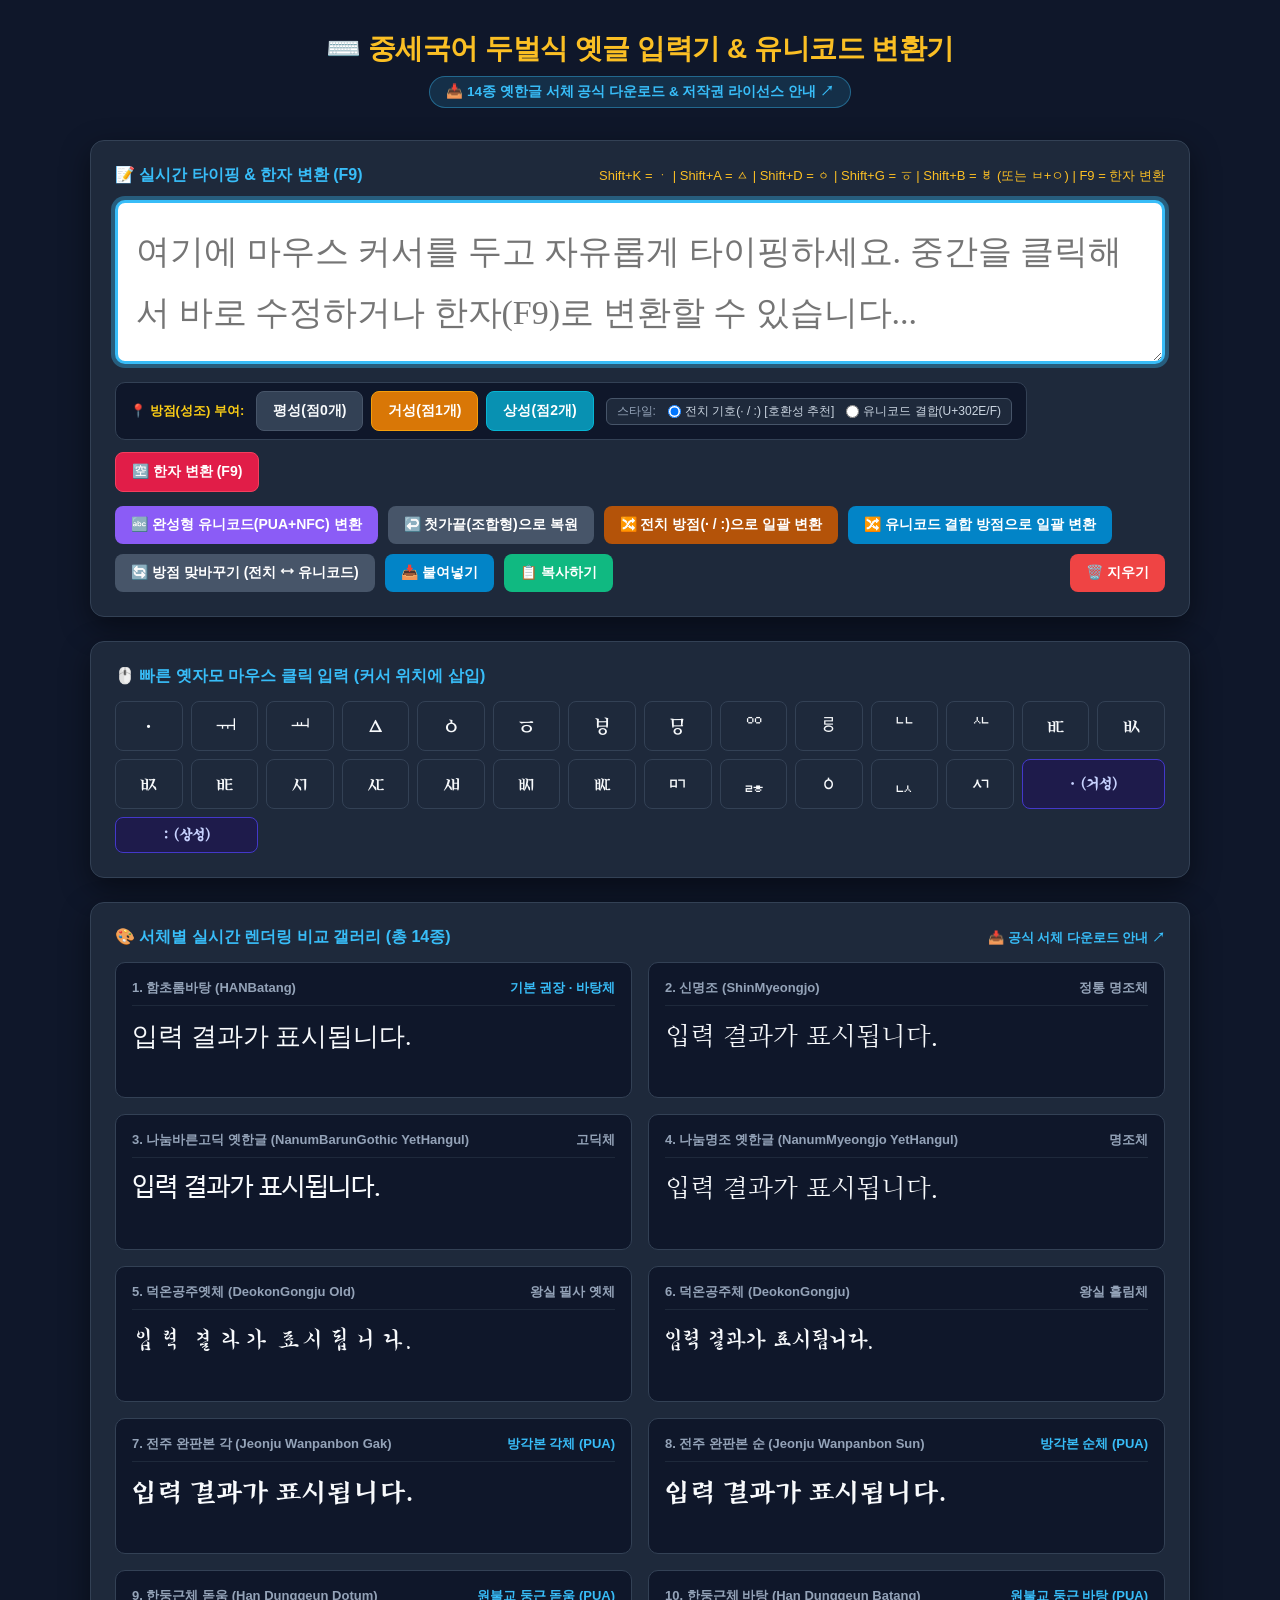
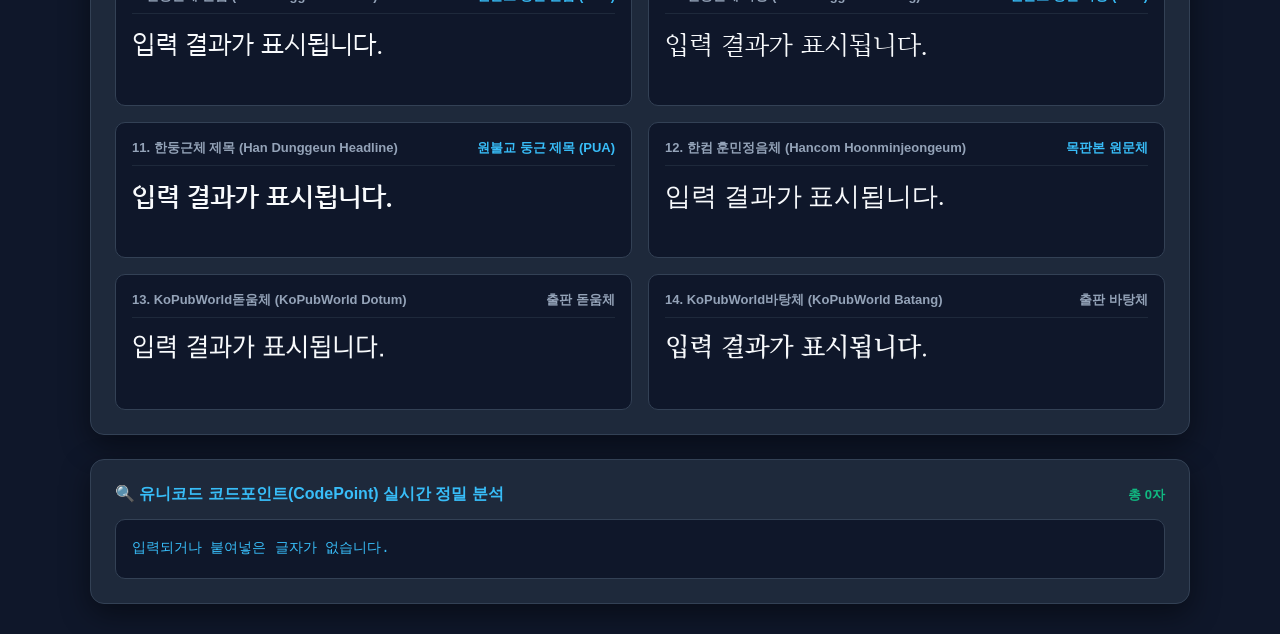
==== commit af33bed7: "feat: expand Middle Korean IME automata with 39 Choseong, 61 Jungseong, and 64 Jongseong compound ma" ====
--- a/yet-typing-tool.html
+++ b/yet-typing-tool.html
@@ -598,6 +598,8 @@
                         <div class="keypad-grid">
                 <!-- 1. 기본 옛자모 -->
                 <button class="key-btn" onmousedown="event.preventDefault()" onclick="insertChar('ㆍ')" title="아래아 (ㆍ)">ㆍ</button>
+                <button class="key-btn" onmousedown="event.preventDefault()" onclick="insertChar('ᆔ')" title="ㅠㅣ 복합모음 (ᆔ, ㅠ+ㅣ)">ᆔ</button>
+                <button class="key-btn" onmousedown="event.preventDefault()" onclick="insertChar('ᆈ')" title="ㅛㅣ 복합모음 (ᆈ, ㅛ+ㅣ)">ᆈ</button>
                 <button class="key-btn" onmousedown="event.preventDefault()" onclick="insertChar('ㅿ')" title="반치음 (ㅿ)">ㅿ</button>
                 <button class="key-btn" onmousedown="event.preventDefault()" onclick="insertChar('ㆁ')" title="옛이응 (ㆁ)">ㆁ</button>
                 <button class="key-btn" onmousedown="event.preventDefault()" onclick="insertChar('ㆆ')" title="여린히읗 (ㆆ)">ㆆ</button>
@@ -605,6 +607,8 @@
                 <button class="key-btn" onmousedown="event.preventDefault()" onclick="insertChar('ㅱ')" title="순경음 미음 (ㅱ)">ㅱ</button>
                 <button class="key-btn" onmousedown="event.preventDefault()" onclick="insertChar('ᅇ')" title="쌍이응 (ᅇ)">ᅇ</button>
                 <button class="key-btn" onmousedown="event.preventDefault()" onclick="insertChar('ᄛ')" title="반설음 (ᄛ)">ᄛ</button>
+                <button class="key-btn" onmousedown="event.preventDefault()" onclick="insertChar('ᄔ')" title="쌍니은 초성 (ᄔ, ㄴ+ㄴ)">ᄔ</button>
+                <button class="key-btn" onmousedown="event.preventDefault()" onclick="insertChar('ᄮ')" title="시옷니은 초성 (ᄮ, ㅅ+ㄴ)">ᄮ</button>
 
                 <!-- 2. 합용병서: ㅂ계 2자 합용병서 -->
                 <button class="key-btn" onmousedown="event.preventDefault()" onclick="insertChar('ㅳ')" title="ㅂㄷ 합용병서 (ㅳ / ᄠ)">ㅳ</button>
@@ -625,6 +629,8 @@
                 <button class="key-btn" onmousedown="event.preventDefault()" onclick="insertChar('ᇚ')" title="ㄹㅁㄱ 받침 (ᇚ)">ᇚ</button>
                 <button class="key-btn" onmousedown="event.preventDefault()" onclick="insertChar('ᇙ')" title="ㄹㆆ 이영보래 받침 (ᇙ)">ᇙ</button>
                 <button class="key-btn" onmousedown="event.preventDefault()" onclick="insertChar('ᇰ')" title="옛이응 받침 (ᇰ)">ᇰ</button>
+                <button class="key-btn" onmousedown="event.preventDefault()" onclick="insertChar('ᇇ')" title="ㄴㅅ 받침 (ᇇ, ㄴ+ㅅ)">ᇇ</button>
+                <button class="key-btn" onmousedown="event.preventDefault()" onclick="insertChar('ᇧ')" title="ㅅㄱ 받침 (ᇧ, ㅅ+ㄱ)">ᇧ</button>
 
                 <!-- 6. 방점 (성조) -->
                 <button class="key-btn tone-key" onmousedown="event.preventDefault()" onclick="insertChar('·')" title="거성 방점 (1점)">· (거성)</button>
@@ -821,6 +827,16 @@
 
     <!-- 내장형 중세국어 완성형 오토마타 & 한자 변환 엔진 -->
     <script>
+/**
+ * 중세국어 두벌식 옛글 완성형 오토마타 & 완성형 변환 & 한자 변환 엔진
+ * - [핵심 개선] 순경음 비읍(ᇦ), 순경음 미음(ᇢ) 받침(종성) 결합 및 연음 분리 완벽 지원
+ * - [핵심 개선] 받침(종성) 결합 및 연음 분리, 복합 받침 100% 무결점 보장
+ * - 윈도우 한글 IME 간섭/잔상(밑줄 글자) 차단 및 브라우저 이벤트 격리
+ * - 커서 위치 기반 자유로운 중간 타이핑 및 수정/삽입/삭제 완벽 지원
+ * - 한자 변환 (F9 / Hanja 키 및 팝업 모달) 완벽 탑재
+ * - 방점(평성·거성·상성) 선택 부여 및 전치/유니코드 양방향 변환 탑재
+ */
+
 /**
  * 중세국어 두벌식 옛글 완성형 오토마타 & 완성형 변환 & 한자 변환 엔진
  * - [핵심 개선] 순경음 비읍(ᇦ), 순경음 미음(ᇢ) 받침(종성) 결합 및 연음 분리 완벽 지원
@@ -859,7 +875,85 @@
         'ㅽ': '\u1132', 'ᄲ': '\u1132',
         'ㅴ': '\u1122', 'ᄢ': '\u1122',
         'ㅵ': '\u1123', 'ᄣ': '\u1123',
-        'ᄞ': '\u111E', 'ᄤ': '\u1124', 'ᄥ': '\u1125', 'ᄦ': '\u1126'
+        'ᄞ': '\u111E', 'ᄤ': '\u1124', 'ᄥ': '\u1125', 'ᄦ': '\u1126',
+        // [Expanded Middle Korean Mappings]
+        'ㄴㄴ': '\u1114',
+        'ᄔ': '\u1114',
+        'ㅅㄴ': '\u112E',
+        'ᄮ': '\u112E',
+        'ㅆㅅ': '\u112E',
+        'ㅆㄴ': '\u112E',
+        'ㄴㄱ': '\u1113',
+        'ᄓ': '\u1113',
+        'ㄴㄷ': '\u1115',
+        'ᄕ': '\u1115',
+        'ㄴㅂ': '\u1116',
+        'ᄖ': '\u1116',
+        'ㄴㅅ': '\u115B',
+        'ᅛ': '\u115B',
+        'ㄴㅈ': '\u115C',
+        'ᅜ': '\u115C',
+        'ㄴㅎ': '\u115D',
+        'ᅝ': '\u115D',
+        'ㄹㄴ': '\u1118',
+        'ᄘ': '\u1118',
+        'ㄹㄹ': '\u1119',
+        'ᄙ': '\u1119',
+        'ㄹㅎ': '\u111A',
+        'ᄚ': '\u111A',
+        'ㅁㅂ': '\u111C',
+        'ᄜ': '\u111C',
+        'ㅅㄹ': '\u1130',
+        'ᄰ': '\u1130',
+        'ㅅㅁ': '\u1131',
+        'ᄱ': '\u1131',
+        'ㅅㅊ': '\u1137',
+        'ᄷ': '\u1137',
+        'ㅅㅋ': '\u1138',
+        'ᄸ': '\u1138',
+        'ㅅㅌ': '\u1139',
+        'ᄹ': '\u1139',
+        'ㅅㅍ': '\u113A',
+        'ᄺ': '\u113A',
+        'ㅅㅎ': '\u113B',
+        'ᄻ': '\u113B',
+        'ㅇㄱ': '\u1141',
+        'ᅁ': '\u1141',
+        'ㅇㄷ': '\u1142',
+        'ᅂ': '\u1142',
+        'ㅇㅁ': '\u1143',
+        'ᅃ': '\u1143',
+        'ㅇㅂ': '\u1144',
+        'ᅄ': '\u1144',
+        'ㅇㅅ': '\u1145',
+        'ᅅ': '\u1145',
+        'ㅇㅿ': '\u1146',
+        'ᅆ': '\u1146',
+        'ㅇㅈ': '\u1148',
+        'ᅈ': '\u1148',
+        'ㅇㅊ': '\u1149',
+        'ᅉ': '\u1149',
+        'ㅇㅍ': '\u114B',
+        'ᅋ': '\u114B',
+        'ㄷㄱ': '\u1117',
+        'ᄗ': '\u1117',
+        'ㄷㅂ': '\uA961',
+        'ꥡ': '\uA961',
+        'ㄷㅅ': '\uA962',
+        'ꥢ': '\uA962',
+        'ㄷㅈ': '\uA963',
+        'ꥣ': '\uA963',
+        'ㄷㄹ': '\u115E',
+        'ᅞ': '\u115E',
+        'ㅂㅊ': '\u1128',
+        'ᄨ': '\u1128',
+        'ㅂㅍ': '\u112A',
+        'ᄪ': '\u112A',
+        'ㅎㅅ': '\uA97B',
+        'ꥻ': '\uA97B',
+        'ㅅㅂㄱ': '\u1133',
+        'ᄳ': '\u1133',
+    
     };
 
     const JUNG_MAP = {
@@ -867,7 +961,125 @@
         'ㅔ': '\u1166', 'ㅕ': '\u1167', 'ㅖ': '\u1168', 'ㅗ': '\u1169', 'ㅘ': '\u116A',
         'ㅙ': '\u116B', 'ㅚ': '\u116C', 'ㅛ': '\u116D', 'ㅜ': '\u116E', 'ㅝ': '\u116F',
         'ㅞ': '\u1170', 'ㅟ': '\u1171', 'ㅠ': '\u1172', 'ㅡ': '\u1173', 'ㅢ': '\u1174',
-        'ㅣ': '\u1175', 'ㆍ': '\u119E', 'ᆢ': '\u11A2', 'ᆡ': '\u11A1'
+        'ㅣ': '\u1175', 'ㆍ': '\u119E', 'ᆢ': '\u11A2', 'ᆡ': '\u11A1',
+        // [Expanded Middle Korean Mappings]
+        'ㅠㅣ': '\u1194',
+        'ᆔ': '\u1194',
+        'ㅛㅣ': '\u1188',
+        'ᆈ': '\u1188',
+        'ㅗㅕ': '\u1188',
+        'ㅠㅕ': '\u1191',
+        'ᆑ': '\u1191',
+        'ㅠㅡ': '\u1191',
+        'ㅠㅖ': '\u1192',
+        'ᆒ': '\u1192',
+        'ㅠㅡㅣ': '\u1192',
+        'ㅠㅏ': '\u118E',
+        'ᆎ': '\u118E',
+        'ㅠㅓ': '\u118F',
+        'ᆏ': '\u118F',
+        'ㅠㅔ': '\u1190',
+        'ᆐ': '\u1190',
+        'ㅠㅐ': '\u118B',
+        'ᆋ': '\u118B',
+        'ㅠㅜ': '\u1193',
+        'ᆓ': '\u1193',
+        'ㅛㅗ': '\u1182',
+        'ᆂ': '\u1182',
+        'ㅛㅏ': '\uD7B2',
+        'ힲ': '\uD7B2',
+        'ㅛㅑ': '\u1184',
+        'ᆄ': '\u1184',
+        'ㅛㅒ': '\u1185',
+        'ᆅ': '\u1185',
+        'ㅛㅐ': '\uD7B3',
+        'ힳ': '\uD7B3',
+        'ㅛㅓ': '\u1187',
+        'ᆇ': '\u1187',
+        'ㅛㅕ': '\u1186',
+        'ᆆ': '\u1186',
+        'ㅜㅏ': '\u1189',
+        'ᆉ': '\u1189',
+        'ㅜㅕ': '\uD7B5',
+        'ힵ': '\uD7B5',
+        'ㅜㅖ': '\u118C',
+        'ᆌ': '\u118C',
+        'ㅜㅐ': '\u118A',
+        'ᆊ': '\u118A',
+        'ㅜㅜ': '\u118D',
+        'ᆍ': '\u118D',
+        'ㅗㅓ': '\u117F',
+        'ᅿ': '\u117F',
+        'ㅗㅗ': '\u1182',
+        'ㅗㅑ': '\u11A6',
+        'ᆦ': '\u11A6',
+        'ㅗㅒ': '\u11A7',
+        'ᆧ': '\u11A7',
+        'ㅗㅔ': '\u1180',
+        'ᆀ': '\u1180',
+        'ㅗㅜ': '\u1183',
+        'ᆃ': '\u1183',
+        'ㅓㅡ': '\u117C',
+        'ᅼ': '\u117C',
+        'ㅓㅜ': '\u117B',
+        'ᅻ': '\u117B',
+        'ㅓㅗ': '\u117A',
+        'ᅺ': '\u117A',
+        'ㅏㅗ': '\u1176',
+        'ᅶ': '\u1176',
+        'ㅏㅜ': '\u1177',
+        'ᅷ': '\u1177',
+        'ㅏㅡ': '\u11A3',
+        'ᆣ': '\u11A3',
+        'ㅑㅗ': '\u1178',
+        'ᅸ': '\u1178',
+        'ㅑㅜ': '\u11A4',
+        'ᆤ': '\u11A4',
+        'ㅕㅜ': '\u117E',
+        'ᅾ': '\u117E',
+        'ㅕㅗ': '\u117D',
+        'ᅽ': '\u117D',
+        'ㅡㅡ': '\u1196',
+        'ᆖ': '\u1196',
+        'ㅡㅜ': '\u1195',
+        'ᆕ': '\u1195',
+        'ㅡㆍ': '\u1198',
+        'ᆘ': '\u1198',
+        'ㅡㆍㅣ': '\u1199',
+        'ᆙ': '\u1199',
+        'ㅡㅏ': '\uD7B9',
+        'ힹ': '\uD7B9',
+        'ㅡㅓ': '\uD7BA',
+        'ힺ': '\uD7BA',
+        'ㅡㅔ': '\uD7BB',
+        'ힻ': '\uD7BB',
+        'ㅡㅗ': '\uD7BC',
+        'ힼ': '\uD7BC',
+        'ㅣㅏ': '\u1198',
+        'ㅣㅑ': '\u1199',
+        'ㅣㅜ': '\u119B',
+        'ᆛ': '\u119B',
+        'ㅣㅕ': '\uD7BF',
+        'ힿ': '\uD7BF',
+        'ㅣㅖ': '\uD7C0',
+        'ퟀ': '\uD7C0',
+        'ㅣㅠ': '\uD7C3',
+        'ퟃ': '\uD7C3',
+        'ㅣㅗ': '\u119A',
+        'ᆚ': '\u119A',
+        'ㅣㅛ': '\uD7C2',
+        'ퟂ': '\uD7C2',
+        'ㅣㅡ': '\u119C',
+        'ᆜ': '\u119C',
+        'ㅣㆍ': '\u119D',
+        'ᆝ': '\u119D',
+        'ㆍㅓ': '\u119F',
+        'ᆟ': '\u119F',
+        'ㆍㅏ': '\uD7C5',
+        'ퟅ': '\uD7C5',
+        'ㆍㅔ': '\uD7C6',
+        'ퟆ': '\uD7C6',
+    
     };
 
     const JONG_MAP = {
@@ -883,7 +1095,128 @@
         'ㅱ': '\u11E2', 'ᇢ': '\u11E2', 'ㅁㅇ': '\u11E2', // 순경음 미음 받침 (ᇢ)
         'ㄹㆆ': '\u11D9', 'ㄹㅎ': '\u11B6', 'ㄹㅿ': '\u11EB', 'ㄹㆁ': '\u11F0',
         'ㅁㅅ': '\u11DD', 'ㅂㅅ': '\u11B9', 'ㅂㄹ': '\u11DF',
-        'ᇹ': '\u11F9', 'ᇫ': '\u11EB', 'ᇰ': '\u11F0', 'ᇝ': '\u11DD', 'ᇟ': '\u11DF', 'ᇙ': '\u11D9', 'ᇚ': '\u11DA'
+        'ᇹ': '\u11F9', 'ᇫ': '\u11EB', 'ᇰ': '\u11F0', 'ᇝ': '\u11DD', 'ᇟ': '\u11DF', 'ᇙ': '\u11D9', 'ᇚ': '\u11DA',
+        // [Expanded Middle Korean Mappings]
+        'ㄴㅅ': '\u11C7',
+        'ᇇ': '\u11C7',
+        'ㅅㄱ': '\u11E7',
+        'ᇧ': '\u11E7',
+        'ㄴㄱ': '\u11C3',
+        'ᇃ': '\u11C3',
+        'ㄴㄷ': '\u11C6',
+        'ᇆ': '\u11C6',
+        'ㄴㅂ': '\u11C6',
+        'ㄴㅿ': '\u11C8',
+        'ᇈ': '\u11C8',
+        'ㄴㅌ': '\u11C9',
+        'ᇉ': '\u11C9',
+        'ㄴㅊ': '\uD7CC',
+        'ퟌ': '\uD7CC',
+        'ㄴㄴ': '\u11FF',
+        'ᇿ': '\u11FF',
+        'ㅅㄷ': '\u11E8',
+        'ᇨ': '\u11E8',
+        'ㅅㄹ': '\u11E9',
+        'ᇩ': '\u11E9',
+        'ㅅㅂ': '\u11EA',
+        'ᇪ': '\u11EA',
+        'ㅅㅊ': '\uD7F0',
+        'ퟰ': '\uD7F0',
+        'ㅅㅌ': '\uD7F1',
+        'ퟱ': '\uD7F1',
+        'ㅅㅎ': '\uD7F2',
+        'ퟲ': '\uD7F2',
+        'ㅅㅅ': '\u11F1',
+        'ᇱ': '\u11F1',
+        'ㅅㅈ': '\uD7EF',
+        'ퟯ': '\uD7EF',
+        'ㄹㄴ': '\u11CD',
+        'ᇍ': '\u11CD',
+        'ㄹㄷ': '\u11D0',
+        'ᇐ': '\u11D0',
+        'ㄹㄹ': '\u11D0',
+        'ㄹㅈ': '\u11D5',
+        'ᇕ': '\u11D5',
+        'ㄹㅋ': '\u11D8',
+        'ᇘ': '\u11D8',
+        'ㄹㅆ': '\u11D6',
+        'ᇖ': '\u11D6',
+        'ㄹㅂㅅ': '\u11D3',
+        'ᇓ': '\u11D3',
+        'ㄹㅂㅍ': '\uD7DA',
+        'ퟚ': '\uD7DA',
+        'ㄹㅂㅎ': '\u11D4',
+        'ᇔ': '\u11D4',
+        'ㄹㅸ': '\u11D5',
+        'ㅁㄴ': '\uD7DE',
+        'ퟞ': '\uD7DE',
+        'ㅁㄹ': '\u11DC',
+        'ᇜ': '\u11DC',
+        'ㅁㅂ': '\u11DE',
+        'ᇞ': '\u11DE',
+        'ㅁㅎ': '\u11E1',
+        'ᇡ': '\u11E1',
+        'ㅁㅊ': '\u11E0',
+        'ᇠ': '\u11E0',
+        'ㅁㅁ': '\uD7E0',
+        'ퟠ': '\uD7E0',
+        'ㅁㅿ': '\u11DF',
+        'ᇟ': '\u11DF',
+        'ㅂㅍ': '\u11E4',
+        'ᇤ': '\u11E4',
+        'ㅂㅎ': '\u11E5',
+        'ᇥ': '\u11E5',
+        'ㅂㄷ': '\uD7E3',
+        'ퟣ': '\uD7E3',
+        'ㅂㅈ': '\uD7E8',
+        'ퟨ': '\uD7E8',
+        'ㅂㅁ': '\uD7E5',
+        'ퟥ': '\uD7E5',
+        'ㅂㅊ': '\uD7E9',
+        'ퟩ': '\uD7E9',
+        'ㅂㅂ': '\uD7E6',
+        'ퟦ': '\uD7E6',
+        'ㄷㅌ': '\uD7D4',
+        'ퟔ': '\uD7D4',
+        'ㄷㄱ': '\u11CA',
+        'ᇊ': '\u11CA',
+        'ㄷㅊ': '\uD7D3',
+        'ퟓ': '\uD7D3',
+        'ㄷㅂ': '\uD7CF',
+        'ퟏ': '\uD7CF',
+        'ㄷㅅ': '\uD7D0',
+        'ퟐ': '\uD7D0',
+        'ㄷㄷ': '\uD7CD',
+        'ퟍ': '\uD7CD',
+        'ㅎㄴ': '\u11F5',
+        'ᇵ': '\u11F5',
+        'ㅎㄹ': '\u11F6',
+        'ᇶ': '\u11F6',
+        'ㅎㅁ': '\u11F7',
+        'ᇷ': '\u11F7',
+        'ㅎㅂ': '\u11F8',
+        'ᇸ': '\u11F8',
+        'ㄱㄹ': '\u11C3',
+        'ㄱㅋ': '\u11FD',
+        'ᇽ': '\u11FD',
+        'ㄱㅎ': '\u11FE',
+        'ᇾ': '\u11FE',
+        'ㄱㅊ': '\u11FC',
+        'ᇼ': '\u11FC',
+        'ㄱㅂ': '\u11FB',
+        'ᇻ': '\u11FB',
+        'ㄱㄴ': '\u11FA',
+        'ᇺ': '\u11FA',
+        'ㆁㅎ': '\uD7F6',
+        'ퟶ': '\uD7F6',
+        'ㆁㅅ': '\u11F1',
+        'ㆁㄱ': '\u11EC',
+        'ᇬ': '\u11EC',
+        'ㅆㄱ': '\uD7EC',
+        'ퟬ': '\uD7EC',
+        'ㅆㄷ': '\uD7ED',
+        'ퟭ': '\uD7ED',
+    
     };
 
     const NORMAL_KEYS = {
@@ -910,14 +1243,118 @@
         'ㅂㅅ': 'ㅂㅅ', 'ㅂㄷ': 'ㅂㄷ', 'ㅂㄱ': 'ㅂㄱ', 'ㅂㅈ': 'ㅂㅈ', 'ㅂㅌ': 'ㅂㅌ', 'ㅂㅇ': 'ㅂㅇ',
         'ㅁㅇ': 'ㅁㅇ', 'ㅍㅇ': 'ㅍㅇ', 'ㅃㅇ': 'ㅃㅇ', 'ㅅㄱ': 'ㅅㄱ', 'ㅅㄷ': 'ㅅㄷ', 'ㅅㅂ': 'ㅅㅂ',
         'ㅅㅈ': 'ㅅㅈ', 'ㅎㅎ': 'ㅎㅎ',
-        'ㅂㅅㄱ': 'ㅂㅅㄱ', 'ㅂㅅㄷ': 'ㅂㅅㄷ', 'ㅂㅅㅂ': 'ㅂㅅㅂ', 'ㅂㅅㅅ': 'ㅂㅅㅅ', 'ㅂㅅㅈ': 'ㅂㅅㅈ'
+        'ㅂㅅㄱ': 'ㅂㅅㄱ', 'ㅂㅅㄷ': 'ㅂㅅㄷ', 'ㅂㅅㅂ': 'ㅂㅅㅂ', 'ㅂㅅㅅ': 'ㅂㅅㅅ', 'ㅂㅅㅈ': 'ㅂㅅㅈ',
+        // [Expanded Middle Korean Mappings]
+        'ㄴㄴ': '\u3134\u3134',
+        'ㅅㄴ': '\u3145\u3134',
+        'ㅆㅅ': '\u3145\u3134',
+        'ㅆㄴ': '\u3145\u3134',
+        'ㄴㄱ': '\u3134\u3131',
+        'ㄴㄷ': '\u3134\u3137',
+        'ㄴㅂ': '\u3134\u3142',
+        'ㄴㅅ': '\u3134\u3145',
+        'ㄴㅈ': '\u3134\u3148',
+        'ㄴㅎ': '\u3134\u314E',
+        'ㄹㄴ': '\u3139\u3134',
+        'ㄹㄹ': '\u3139\u3139',
+        'ㄹㅎ': '\u3139\u314E',
+        'ㅁㅂ': '\u3141\u3142',
+        'ㅅㄹ': '\u3145\u3139',
+        'ㅅㅁ': '\u3145\u3141',
+        'ㅅㅊ': '\u3145\u314A',
+        'ㅅㅋ': '\u3145\u314B',
+        'ㅅㅌ': '\u3145\u314C',
+        'ㅅㅍ': '\u3145\u314D',
+        'ㅅㅎ': '\u3145\u314E',
+        'ㅇㄱ': '\u3147\u3131',
+        'ㅇㄷ': '\u3147\u3137',
+        'ㅇㅁ': '\u3147\u3141',
+        'ㅇㅂ': '\u3147\u3142',
+        'ㅇㅅ': '\u3147\u3145',
+        'ㅇㅿ': '\u3147\u317F',
+        'ㅇㅈ': '\u3147\u3148',
+        'ㅇㅊ': '\u3147\u314A',
+        'ㅇㅍ': '\u3147\u314D',
+        'ㄷㄱ': '\u3137\u3131',
+        'ㄷㅂ': '\u3137\u3142',
+        'ㄷㅅ': '\u3137\u3145',
+        'ㄷㅈ': '\u3137\u3148',
+        'ㄷㄹ': '\u3137\u3139',
+        'ㅂㅊ': '\u3142\u314A',
+        'ㅂㅍ': '\u3142\u314D',
+        'ㅎㅅ': '\u314E\u3145',
+        'ㅅㅂㄱ': '\u3145\u3142\u3131',
+    
     };
 
     const JUNG_COMBINE = {
         'ㅗㅏ': 'ㅘ', 'ㅗㅐ': 'ㅙ', 'ㅗㅣ': 'ㅚ',
         'ㅜㅓ': 'ㅝ', 'ㅜㅔ': 'ㅞ', 'ㅜㅣ': 'ㅟ',
         'ㅡㅣ': 'ㅢ',
-        'ㆍㆍ': 'ᆢ', 'ㆍㅣ': 'ᆡ'
+        'ㆍㆍ': 'ᆢ', 'ㆍㅣ': 'ᆡ',
+        // [Expanded Middle Korean Mappings]
+        'ㅠㅣ': '\u3160\u3163',
+        'ㅛㅣ': '\u315B\u3163',
+        'ㅗㅕ': '\u315B\u3163',
+        'ㅠㅕ': '\u3160\u3155',
+        'ㅠㅡ': '\u3160\u3161',
+        'ㅠㅖ': '\u3160\u3156',
+        'ㅠㅡㅣ': '\u3160\u3161\u3163',
+        'ㅠㅏ': '\u3160\u314F',
+        'ㅠㅓ': '\u3160\u3153',
+        'ㅠㅔ': '\u3160\u3154',
+        'ㅠㅐ': '\u3160\u3150',
+        'ㅠㅜ': '\u3160\u315C',
+        'ㅛㅗ': '\u315B\u3157',
+        'ㅛㅏ': '\u315B\u314F',
+        'ㅛㅑ': '\u315B\u3151',
+        'ㅛㅒ': '\u315B\u3152',
+        'ㅛㅐ': '\u315B\u3150',
+        'ㅛㅓ': '\u315B\u3153',
+        'ㅛㅕ': '\u315B\u3155',
+        'ㅜㅏ': '\u315C\u314F',
+        'ㅜㅕ': '\u315C\u3155',
+        'ㅜㅖ': '\u315C\u3156',
+        'ㅜㅐ': '\u315C\u3150',
+        'ㅜㅜ': '\u315C\u315C',
+        'ㅗㅓ': '\u3157\u3153',
+        'ㅗㅗ': '\u3157\u3157',
+        'ㅗㅑ': '\u3157\u3151',
+        'ㅗㅒ': '\u3157\u3152',
+        'ㅗㅔ': '\u3157\u3154',
+        'ㅗㅜ': '\u3157\u315C',
+        'ㅓㅡ': '\u3153\u3161',
+        'ㅓㅜ': '\u3153\u315C',
+        'ㅓㅗ': '\u3153\u3157',
+        'ㅏㅗ': '\u314F\u3157',
+        'ㅏㅜ': '\u314F\u315C',
+        'ㅏㅡ': '\u314F\u3161',
+        'ㅑㅗ': '\u3151\u3157',
+        'ㅑㅜ': '\u3151\u315C',
+        'ㅕㅜ': '\u3155\u315C',
+        'ㅕㅗ': '\u3155\u3157',
+        'ㅡㅡ': '\u3161\u3161',
+        'ㅡㅜ': '\u3161\u315C',
+        'ㅡㆍ': '\u3161\u318D',
+        'ㅡㆍㅣ': '\u3161\u318D\u3163',
+        'ㅡㅏ': '\u3161\u314F',
+        'ㅡㅓ': '\u3161\u3153',
+        'ㅡㅔ': '\u3161\u3154',
+        'ㅡㅗ': '\u3161\u3157',
+        'ㅣㅏ': '\u3163\u314F',
+        'ㅣㅑ': '\u3163\u3151',
+        'ㅣㅜ': '\u3163\u315C',
+        'ㅣㅕ': '\u3163\u3155',
+        'ㅣㅖ': '\u3163\u3156',
+        'ㅣㅠ': '\u3163\u3160',
+        'ㅣㅗ': '\u3163\u3157',
+        'ㅣㅛ': '\u3163\u315B',
+        'ㅣㅡ': '\u3163\u3161',
+        'ㅣㆍ': '\u3163\u318D',
+        'ㆍㅓ': '\u318D\u3153',
+        'ㆍㅏ': '\u318D\u314F',
+        'ㆍㅔ': '\u318D\u3154',
+    
     };
 
     const JONG_COMBINE = {
@@ -928,7 +1365,73 @@
         'ㅁㅅ': 'ㅁㅅ', 'ㅂㅅ': 'ㅄ', 'ㅂㄹ': 'ㅂㄹ',
         // 순경음 복합 종성 (ㅂ+ㅇ -> ㅸ/ᇦ, ㅁ+ㅇ -> ㅱ/ᇢ)
         'ㅂㅇ': 'ㅸ',
-        'ㅁㅇ': 'ㅱ'
+        'ㅁㅇ': 'ㅱ',
+        // [Expanded Middle Korean Mappings]
+        'ㄴㅅ': '\u3134\u3145',
+        'ㅅㄱ': '\u3145\u3131',
+        'ㄴㄱ': '\u3134\u3131',
+        'ㄴㄷ': '\u3134\u3137',
+        'ㄴㅂ': '\u3134\u3142',
+        'ㄴㅿ': '\u3134\u317F',
+        'ㄴㅌ': '\u3134\u314C',
+        'ㄴㅊ': '\u3134\u314A',
+        'ㄴㄴ': '\u3134\u3134',
+        'ㅅㄷ': '\u3145\u3137',
+        'ㅅㄹ': '\u3145\u3139',
+        'ㅅㅂ': '\u3145\u3142',
+        'ㅅㅊ': '\u3145\u314A',
+        'ㅅㅌ': '\u3145\u314C',
+        'ㅅㅎ': '\u3145\u314E',
+        'ㅅㅅ': '\u3145\u3145',
+        'ㅅㅈ': '\u3145\u3148',
+        'ㄹㄴ': '\u3139\u3134',
+        'ㄹㄷ': '\u3139\u3137',
+        'ㄹㄹ': '\u3139\u3139',
+        'ㄹㅈ': '\u3139\u3148',
+        'ㄹㅋ': '\u3139\u314B',
+        'ㄹㅆ': '\u3139\u3146',
+        'ㄹㅂㅅ': '\u3139\u3142\u3145',
+        'ㄹㅂㅍ': '\u3139\u3142\u314D',
+        'ㄹㅂㅎ': '\u3139\u3142\u314E',
+        'ㄹㅸ': '\u3139\u3178',
+        'ㅁㄱ': '\u3141\u3131',
+        'ㅁㄴ': '\u3141\u3134',
+        'ㅁㄹ': '\u3141\u3139',
+        'ㅁㅂ': '\u3141\u3142',
+        'ㅁㅎ': '\u3141\u314E',
+        'ㅁㅊ': '\u3141\u314A',
+        'ㅁㅁ': '\u3141\u3141',
+        'ㅁㅿ': '\u3141\u317F',
+        'ㅂㄹ': '\u3142\u3139',
+        'ㅂㅍ': '\u3142\u314D',
+        'ㅂㅎ': '\u3142\u314E',
+        'ㅂㄷ': '\u3142\u3137',
+        'ㅂㅈ': '\u3142\u3148',
+        'ㅂㅁ': '\u3142\u3141',
+        'ㅂㅊ': '\u3142\u314A',
+        'ㅂㅂ': '\u3142\u3142',
+        'ㄷㅌ': '\u3137\u314C',
+        'ㄷㄱ': '\u3137\u3131',
+        'ㄷㅊ': '\u3137\u314A',
+        'ㄷㅂ': '\u3137\u3142',
+        'ㄷㅅ': '\u3137\u3145',
+        'ㄷㄷ': '\u3137\u3137',
+        'ㅎㄴ': '\u314E\u3134',
+        'ㅎㄹ': '\u314E\u3139',
+        'ㅎㅁ': '\u314E\u3141',
+        'ㅎㅂ': '\u314E\u3142',
+        'ㄱㄹ': '\u3131\u3139',
+        'ㄱㅋ': '\u3131\u314B',
+        'ㄱㅎ': '\u3131\u314E',
+        'ㄱㅊ': '\u3131\u314A',
+        'ㄱㅂ': '\u3131\u3142',
+        'ㄱㄴ': '\u3131\u3134',
+        'ㆁㅎ': '\u3181\u314E',
+        'ㆁㅅ': '\u3181\u3145',
+        'ㆁㄱ': '\u3181\u3131',
+        'ㅆㄱ': '\u3146\u3131',
+        'ㅆㄷ': '\u3146\u3137',
+    
     };
 
     const PUA_TO_JAMO = {"":"가ᇿ","":"가ᇇ","":"가ᇊ","":"가ᇍ","":"가ᇎ","":"가ᇐ","":"가ퟛ","":"가ᇙ","":"가ᇝ","":"가ᇡ","":"가ᇢ","":"가ᇤ","":"가ᇥ","":"가ᇦ","":"가ᇧ","":"가ᇪ","":"가ퟰ","":"가ퟱ","":"가ᇫ","":"가ᇱ","":"가ᇰ","":"가ᇱ","":"가ᇹ","":"ᄀᅶ","":"ᄀᅷ","":"개ᇍ","":"개ퟛ","":"개ᇰ","":"갸ᇢ","":"갸ᇦ","":"갸ᇰ","":"갸ᇹ","":"ᄀᅸ","":"거ᇇ","":"거ᇐ","":"거ᇙ","":"거ᇝ","":"거ᇢ","":"거ᇣ","":"거ᇦ","":"거ᇧ","":"거ퟰ","":"거ퟲ","":"거ᇫ","":"거ᇰ","":"거ᇹ","":"ᄀᅼ","":"ᄀᅼᆫ","":"ᄀᅼᆯ","":"ᄀᅼᆷ","":"게ᇰ","":"겨ퟔ","":"겨ᇙ","":"겨ᇢ","":"겨ퟩ","":"겨ᇧ","":"겨ퟰ","":"겨ퟱ","":"겨ퟲ","":"겨ᇫ","":"겨ᇰ","":"겨ᇱ","":"겨ᇹ","":"계ᇰ","":"고ᇐ","":"고ퟚ","":"고ᇖ","":"고ᇙ","":"고ᇚ","":"고ᇝ","":"고ᇢ","":"고ᇦ","":"고ퟰ","":"고ᇫ","":"고ᇰ","":"고ᇱ","":"고ᇷ","":"고ᇸ","":"과ᇇ","":"과ᇙ","":"과ᇰ","":"과ᇹ","":"ᄀᆦ","":"ᄀᆦᆼ","":"ᄀᅿ","":"ᄀᅿᆫ","":"ᄀᅿᆯ","":"ᄀᆂ","":"ᄀᆂᆯ","":"괴ᇰ","":"교ᇙ","":"교ᇢ","":"교ᇰ","":"ᄀힲ","":"ᄀힳ","":"ᄀힳᆯ","":"ᄀᆄ","":"ᄀᆅ","":"ᄀᆅᆯ","":"ᄀᆅᆰ","":"ᄀᆈ","":"ᄀᆈᆫ","":"구ᇽ","":"구ᇇ","":"구ᇍ","":"구ᇐ","":"구ᇙ","":"구ᇚ","":"구ᇝ","":"구ᇢ","":"구ᇦ","":"구ᇬ","":"구ᇰ","":"구ᇬ","":"구ᇶ","":"구ᇹ","":"ᄀᆉ","":"ᄀᆉᆫ","":"ᄀᆉᆷ","":"ᄀᆉᆼ","":"ᄀᆊ","":"궈ᇇ","":"궈ᇙ","":"궈ᇹ","":"ᄀᆋ","":"ᄀᆋᆫ","":"ᄀힵ","":"ᄀᆌ","":"ᄀᆍ","":"ᄀᆍᆯ","":"귀ᇰ","":"귀ᇹ","":"규ᇙ","":"규ᇢ","":"규ᇰ","":"규ᇹ","":"ᄀᆎ","":"ᄀᆎᆫ","":"ᄀᆏ","":"ᄀᆏᆫ","":"ᄀᆑ","":"ᄀᆑᆨ","":"ᄀᆑᆫ","":"ᄀᆑᆯ","":"ᄀᆑᇙ","":"ᄀᆑᆼ","":"ᄀᆑᇰ","":"ᄀᆑᇹ","":"ᄀᆒ","":"ᄀᆒᆯ","":"ᄀᆒᆰ","":"ᄀᆒᆼ","":"ᄀᆔ","":"ᄀᆔᆨ","":"ᄀᆔᆯ","":"ᄀᆔᇙ","":"ᄀᆔᆼ","":"ᄀᆔᇰ","":"그ᇇ","":"그ퟌ","":"그ᇉ","":"그ퟓ","":"그ퟔ","":"그ᇍ","":"그ᇐ","":"그ᇙ","":"그ᇚ","":"그ᇝ","":"그ᇟ","":"그ᇡ","":"그ᇢ","":"그ퟰ","":"그ᇫ","":"그ᇰ","":"그ᇹ","":"ᄀힺ","":"ᄀힻ","":"ᄀᆕ","":"ᄀᆖ","":"긔ᇙ","":"긔ᇹ","":"기ᇊ","":"기ퟍ","":"기ᇍ","":"기ᇐ","":"기ᇙ","":"기ퟜ","":"기ᇠ","":"기ᇢ","":"기ퟦ","":"기ퟨ","":"기ᇤ","":"기ᇥ","":"기ᇦ","":"기ᇧ","":"기ퟬ","":"기ퟰ","":"기ᇫ","":"기ᇰ","":"기ᇹ","":"ᄀᆘ","":"ᄀᆙ","":"ᄀᆙᆫ","":"ᄀᆙᆼ","":"ᄀힿ","":"ᄀퟀ","":"ᄀퟂ","":"ᄀᆛ","":"ᄀퟃ","":"ᄀퟃᆫ","":"ᄀᆜ","":"ᄀퟄ","":"ᄀᆝ","":"ᄀᆞ","":"ᄀᆞᆨ","":"ᄀᆞᆩ","":"ᄀᆞᆫ","":"ᄀᆞᆮ","":"ᄀᆞퟏ","":"ᄀᆞᆯ","":"ᄀᆞᆰ","":"ᄀᆞᇍ","":"ᄀᆞᇐ","":"ᄀᆞᆱ","":"ᄀᆞᆲ","":"ᄀᆞᇓ","":"ᄀᆞퟚ","":"ᄀᆞᇕ","":"ᄀᆞᆳ","":"ᄀᆞᆵ","":"ᄀᆞᆶ","":"ᄀᆞᇙ","":"ᄀᆞᆷ","":"ᄀᆞᇢ","":"ᄀᆞᆸ","":"ᄀᆞᇣ","":"ᄀᆞᇦ","":"ᄀᆞᆺ","":"ᄀᆞᇧ","":"ᄀᆞᇪ","":"ᄀᆞᇫ","":"ᄀᆞᆼ","":"ᄀᆞᇰ","":"ᄀᆞᇱ","":"ᄀᆞᆽ","":"ᄀᆞᆾ","":"ᄀᆞᇀ","":"ᄀᆞᇂ","":"ᄀᆟ","":"ᄀᆟᆫ","":"ᄀᆟᆼ","":"ᄀᆡ","":"ᄀᆡᆨ","":"ᄀᆡᆫ","":"ᄀᆡᆯ","":"ᄀᆡᆷ","":"ᄀᆡᆸ","":"ᄀᆡᆺ","":"ᄀᆡᆼ","":"ᄀᆡᇰ","":"ᄀᆡᇱ","":"까ᇰ","":"ᄁᅶ","":"꺄ᇢ","":"꺼ᇙ","":"꺼ᇢ","":"꺼ᇦ","":"꺼ᇬ","":"꺼ᇭ","":"ᄁᅻ","":"껴ᇰ","":"꼬ᇢ","":"꼬ᇰ","":"꽈ᇰ","":"꾜ᇢ","":"꾜ᇰ","":"ᄁᆈ","":"꾸ᇙ","":"꾸ᇚ","":"꾸ᇢ","":"꾸ᇰ","":"ᄁᆉ","":"꿔ᇙ","":"꿔ᇰ","":"ᄁힵ","":"ᄁᆌ","":"뀨ᇙ","":"뀨ᇢ","":"뀨ᇰ","":"ᄁᆑ","":"ᄁᆑᆫ","":"ᄁᆑᆼ","":"ᄁᆑᇰ","":"ᄁᆑᇹ","":"ᄁᆔ","":"ᄁᆔᆼ","":"끄ᇙ","":"끄ᇰ","":"끄ᇶ","":"끠ᇰ","":"끼ᇢ","":"끼ᇰ","":"끼ᇹ","":"ᄁᆘ","":"ᄁᆞ","":"ᄁᆡ","":"ᅚᅥ","":"ᅚᅳ","":"나ᇄ","":"나ᇇ","":"나ퟏ","":"나ᇍ","":"나ᇐ","":"나ᇙ","":"나ᇚ","":"나ᇜ","":"나ᇝ","":"나ᇢ","":"나ᇦ","":"나ᇧ","":"나ᇪ","":"나ퟯ","":"나ퟲ","":"나ᇫ","":"나ᇬ","":"나ᇰ","":"나ퟷ","":"나ퟸ","":"나ᇵ","":"나ᇹ","":"ᄂᅶ","":"ᄂᅷ","":"내ퟏ","":"내ᇙ","":"내ퟣ","":"내ᇣ","":"냐ᇢ","":"냐ᇰ","":"ᄂᅸ","":"너ᇐ","":"너ᇚ","":"너ᇛ","":"너ᇝ","":"너ᇣ","":"너ᇥ","":"너ᇩ","":"너ퟲ","":"너ᇰ","":"ᄂᅻ","":"ᄂᅻᆷ","":"ᄂᅺ","":"ᄂᅺᆨ","":"ᄂᅺᇂ","":"녀ᇽ","":"녀ᇾ","":"녀ᇅ","":"녀ᇿ","":"녀ᇇ","":"녀ᇙ","":"녀ᇧ","":"녀ퟲ","":"녀ᇰ","":"녀ᇹ","":"노ᇍ","":"노ᇐ","":"노ᇙ","":"노ᇢ","":"노ᇤ","":"노ᇥ","":"노ᇦ","":"노ퟲ","":"노ᇫ","":"노ᇰ","":"노ퟶ","":"노ᇳ","":"놔ᇙ","":"ᄂᅿ","":"뇌ᇰ","":"뇨ᇙ","":"뇨ᇢ","":"뇨ᇰ","":"ᄂힲ","":"ᄂힲᆼ","":"ᄂᆈ","":"누ᇆ","":"누ᇇ","":"누ᇈ","":"누ᇐ","":"누ᇝ","":"누ᇢ","":"누ᇦ","":"누ᇵ","":"ᄂᆉ","":"ᄂᆉᆫ","":"ᄂힵ","":"ᄂᆌ","":"뉘ᇫ","":"ᄂힶ","":"뉴ᇙ","":"뉴ᇢ","":"뉴ᇰ","":"ᄂᆏ","":"ᄂᆔ","":"ᄂᆔᆫ","":"ᄂᆔᆼ","":"느ᇃ","":"느ᇍ","":"느ᇙ","":"느ᇰ","":"느ퟶ","":"ᄂᆖ","":"늬ᇰ","":"ᄂᆗ","":"니ᇃ","":"니ᇎ","":"니ᇐ","":"니ퟙ","":"니ᇙ","":"니ᇝ","":"니ᇢ","":"니ᇤ","":"니ᇥ","":"니ᇦ","":"니ᇫ","":"니ᇰ","":"니ᇹ","":"ᄂᆘ","":"ᄂᆙ","":"ᄂᆙᆫ","":"ᄂᆙᆼ","":"ᄂힿ","":"ᄂퟀ","":"ᄂᆛ","":"ᄂᆞ","":"ᄂᆞᆨ","":"ᄂᆞᆫ","":"ᄂᆞᆮ","":"ᄂᆞퟓ","":"ᄂᆞᆯ","":"ᄂᆞᆰ","":"ᄂᆞᆱ","":"ᄂᆞᆲ","":"ᄂᆞᆳ","":"ᄂᆞᇗ","":"ᄂᆞᆶ","":"ᄂᆞᇙ","":"ᄂᆞᆷ","":"ᄂᆞᆸ","":"ᄂᆞᆺ","":"ᄂᆞퟰ","":"ᄂᆞᇫ","":"ᄂᆞᆼ","":"ᄂᆞᇰ","":"ᄂᆞᆽ","":"ᄂᆞᆾ","":"ᄂᆡ","":"ᄂᆡᆨ","":"ᄂᆡᆫ","":"ᄂᆡᆮ","":"ᄂᆡᆯ","":"ᄂᆡᆷ","":"ᄂᆡᆸ","":"ᄂᆡᆺ","":"ᄂᆡᇨ","":"ᄂᆡᆼ","":"ᄂᆡᇰ","":"ᄂᆡᇂ","":"ᄓᅡ","":"ᄓᅢ","":"ᄓᅣ","":"ᄓᅥ","":"ᄓᅦ","":"ᄓᅧ","":"ᄓᅨ","":"ᄓᅨᆫ","":"ᄓᅩ","":"ᄓᅪ","":"ᄓᅫ","":"ᄓᅬ","":"ᄓᅭ","":"ᄓᅮ","":"ᄓᅯ","":"ᄓᅰ","":"ᄓힵ","":"ᄓᆌ","":"ᄓᅱ","":"ᄓᅲ","":"ᄓᆔ","":"ᄓᅳ","":"ᄓᅴ","":"ᄓᅵ","":"ᄓᆘ","":"ᄓᆞ","":"ᄓᆡ","":"ᄔᅡ","":"ᄔᅣ","":"ᄔᅣᆼ","":"ᄔᅥ","":"ᄔᅦ","":"ᄔᅩ","":"ᄔᅮ","":"ᄔᅳ","":"ᄔᅳᆫ","":"ᄔᆞ","":"ᄔᆞᆫ","":"ᄕᅡ","":"ᄕᅡᆫ","":"ᄕᅢ","":"ᄕᅣ","":"ᄕᅥ","":"ᄕᅦ","":"ᄕᅦᆫ","":"ᄕᅧ","":"ᄕᅨ","":"ᄕᅩ","":"ᄕᅩᆫ","":"ᄕᅪ","":"ᄕᅫ","":"ᄕᅬ","":"ᄕᅭ","":"ᄕᅮ","":"ᄕᅯ","":"ᄕᅰ","":"ᄕힵ","":"ᄕᆌ","":"ᄕᅱ","":"ᄕᅲ","":"ᄕᆔ","":"ᄕᅳ","":"ᄕᅴ","":"ᄕᅵ","":"ᄕᆘ","":"ᄕᆞ","":"ᄕᆡ","":"ᄖᅡ","":"ᄖᅢ","":"ᄖᅣ","":"ᄖᅥ","":"ᄖᅦ","":"ᄖᅧ","":"ᄖᅨ","":"ᄖᅩ","":"ᄖᅪ","":"ᄖᅫ","":"ᄖᅬ","":"ᄖᅭ","":"ᄖᅮ","":"ᄖᅯ","":"ᄖᅰ","":"ᄖힵ","":"ᄖᆌ","":"ᄖᅱ","":"ᄖᅲ","":"ᄖᆔ","":"ᄖᅳ","":"ᄖᅴ","":"ᄖᅵ","":"ᄖᆘ","":"ᄖᆞ","":"ᄖᆡ","":"ᅛᅵ","":"ᅛᆘ","":"ᅜᅳ","":"ᅜᅵ","":"ᅝᅣ","":"ᅝᅣᆼ","":"ᅝᅩ","":"ᅝᅲ","":"ᅝᅲᆫ","":"ᅝᅵ","":"ᅝᅵᆼ","":"다ᇇ","":"다ᇊ","":"다ퟍ","":"다ᇍ","":"다ᇐ","":"다ᇙ","":"다ᇛ","":"다ᇝ","":"다ᇢ","":"다ᇥ","":"다ᇦ","":"다ᇧ","":"다ퟲ","":"다ᇫ","":"다ᇰ","":"다ᇱ","":"다ퟶ","":"다ᇹ","":"ᄃᅶ","":"ᄃᅶᆯ","":"대ᇰ","":"댜ᇢ","":"댜ᇰ","":"댜ᇱ","":"ᄃᅸ","":"더ᇝ","":"더ᇤ","":"더ᇦ","":"더ᇫ","":"더ᇰ","":"ᄃᅺ","":"ᄃᅻ","":"ᄃᅻᆯ","":"ᄃᅼ","":"ᄃᅼᆯ","":"ᄃᅼᆷ","":"데ᇆ","":"데ퟣ","":"뎌ᇙ","":"뎌ᇢ","":"뎌ᇰ","":"뎌ᇹ","":"도ᇆ","":"도ᇊ","":"도ퟔ","":"도ᇐ","":"도ᇖ","":"도ᇘ","":"도ᇙ","":"도ᇢ","":"도ᇦ","":"도ᇧ","":"도ퟬ","":"도ퟲ","":"도ᇫ","":"도ᇰ","":"도ᇱ","":"돠ᇙ","":"돠ᇰ","":"ᄃᆂ","":"ᄃᆂᆷ","":"됴ᇢ","":"됴ퟵ","":"됴ᇰ","":"ᄃᆈ","":"ᄃᆈᆫ","":"ᄃᆈᆯ","":"두ᇎ","":"두ᇐ","":"두ᇙ","":"두ᇚ","":"두ᇢ","":"두ᇰ","":"ᄃᆉ","":"ᄃᆉᆫ","":"둬ᇹ","":"ᄃힵ","":"ᄃᆌ","":"뒤ᇦ","":"뒤ᇹ","":"듀ᇙ","":"듀ᇢ","":"듀ᇰ","":"듀ᇱ","":"ᄃᆑ","":"ᄃᆑᆫ","":"ᄃᆑᆯ","":"ᄃᆑᇙ","":"ᄃᆑᆼ","":"ᄃᆒ","":"ᄃᆒᆼ","":"ᄃᆔ","":"ᄃᆔᆫ","":"ᄃᆔᆼ","":"드ᇍ","":"드ᇎ","":"드ᇐ","":"드ᇙ","":"드ᇚ","":"드ᇢ","":"드ᇣ","":"드ᇦ","":"드ᇫ","":"드ᇰ","":"드ᇱ","":"ᄃᆕ","":"ᄃᆖ","":"듸ᇙ","":"듸ᇹ","":"디ᇐ","":"디ᇙ","":"디ᇢ","":"디ᇤ","":"디ᇥ","":"디ퟱ","":"디ᇫ","":"디ᇰ","":"디ᇹ","":"ᄃᆘ","":"ᄃᆙ","":"ᄃᆙᆫ","":"ᄃᆙᆼ","":"ᄃힿ","":"ᄃퟀ","":"ᄃᆛ","":"ᄃᆞ","":"ᄃᆞᆨ","":"ᄃᆞᇃ","":"ᄃᆞᆫ","":"ᄃᆞᆮ","":"ᄃᆞᆯ","":"ᄃᆞᆰ","":"ᄃᆞᇌ","":"ᄃᆞᆱ","":"ᄃᆞᆲ","":"ᄃᆞᆳ","":"ᄃᆞᆶ","":"ᄃᆞᇙ","":"ᄃᆞᆷ","":"ᄃᆞᇚ","":"ᄃᆞퟞ","":"ᄃᆞퟟ","":"ᄃᆞᆸ","":"ᄃᆞᇣ","":"ᄃᆞᇦ","":"ᄃᆞᆺ","":"ᄃᆞᇧ","":"ᄃᆞᇨ","":"ᄃᆞᇩ","":"ᄃᆞᇪ","":"ᄃᆞᇫ","":"ᄃᆞᆼ","":"ᄃᆞᇰ","":"ᄃᆞᆽ","":"ᄃᆞᆾ","":"ᄃᆡ","":"ᄃᆡᆨ","":"ᄃᆡᆫ","":"ᄃᆡᆮ","":"ᄃᆡᆯ","":"ᄃᆡᇙ","":"ᄃᆡᆷ","":"ᄃᆡᆸ","":"ᄃᆡᆺ","":"ᄃᆡᇫ","":"ᄃᆡᆼ","":"ᄃᆡᇰ","":"ᄗᅳ","":"ᄗᅳᆯ","":"ᄗᅵ","":"ᄗᅵᆯ","":"따ᇐ","":"따ᇘ","":"따ᇙ","":"따ᇢ","":"따ᇦ","":"따ᇰ","":"따ᇹ","":"땨ᇢ","":"땨ᇰ","":"ᄄᅻ","":"ᄄᅼ","":"ᄄᅼᆯ","":"ᄄᅼᆲ","":"뗘ᇙ","":"뗘ᇰ","":"또ᇙ","":"또ᇢ","":"또ᇰ","":"또ᇹ","":"똬ᇙ","":"똬ᇰ","":"ᄄᅿ","":"뚀ᇢ","":"뚜ᇢ","":"뚜ᇰ","":"뚜ᇹ","":"ᄄힵ","":"ᄄᆌ","":"뛰ᇹ","":"뜌ᇙ","":"뜌ᇢ","":"뜌ᇰ","":"ᄄᆑ","":"ᄄᆑᆫ","":"ᄄᆔ","":"ᄄᆔᆼ","":"뜨ퟍ","":"뜨ᇢ","":"뜨ᇰ","":"뜨ᇹ","":"띄ᇹ","":"띠ᇙ","":"띠ᇰ","":"띠ᇹ","":"ᄄᆘ","":"ᄄᆞ","":"ᄄᆞᆨ","":"ᄄᆞᆫ","":"ᄄᆞᆯ","":"ᄄᆞᆷ","":"ᄄᆞᆺ","":"ᄄᆡ","":"ᄄᆡᆨ","":"ᄄᆡᆯ","":"ᄄᆡᆼ","":"ᄄᆡᇰ","":"ᅞᅵ","":"ᅞᅵᆼ","":"ᅞᅵᇯ","":"ꥠᅡ","":"ꥠᅡᆯ","":"ꥡᅡ","":"ꥡᅢ","":"ꥡᅮ","":"ꥡᅮᆯ","":"ꥢᅲ","":"ꥢᅲᆯ","":"ꥢᅲᆼ","":"ꥢᅳ","":"ꥢᅵ","":"ꥢᅵᆨ","":"ꥣᅣ","":"ꥣᅣᆼ","":"ꥣᆞ","":"라ᇐ","":"라ᇙ","":"라ퟠ","":"라ᇝ","":"라ᇢ","":"라ᇦ","":"라ᇧ","":"라ퟬ","":"라ᇫ","":"라ᇰ","":"라ᇬ","":"라ᇵ","":"라ᇹ","":"ᄅᅶ","":"ᄅᅶᆯ","":"ᄅᅷ","":"래ᇰ","":"랴ᇢ","":"랴ᇰ","":"ᄅᅸ","":"러ퟠ","":"러ᇦ","":"러ퟲ","":"러ᇰ","":"러ᇵ","":"ᄅᅺ","":"ᄅᅻ","":"ᄅᅻᆯ","":"레ᇰ","":"려ᇇ","":"려ᇙ","":"려ᇢ","":"려ᇦ","":"려ᇰ","":"려ᇹ","":"로ퟐ","":"로ᇙ","":"로ᇝ","":"로ᇢ","":"로ퟥ","":"로ᇦ","":"로ퟰ","":"로ᇰ","":"로ᇱ","":"롸ᇙ","":"롸ᇰ","":"ᄅᆂ","":"료ᇙ","":"료ᇝ","":"료ᇢ","":"료ᇰ","":"ᄅᆆ","":"ᄅᆇ","":"ᄅᆈ","":"루ᇙ","":"루ᇝ","":"루ᇢ","":"루ᇤ","":"루ᇰ","":"루ᇹ","":"ᄅᆉ","":"ᄅᆉᆫ","":"ᄅힵ","":"ᄅᆌ","":"ᄅᆍ","":"류ᇙ","":"류ᇢ","":"류ᇰ","":"류ᇹ","":"ᄅᆑ","":"ᄅᆑᆫ","":"ᄅᆑᆯ","":"ᄅᆑᇙ","":"ᄅᆔ","":"ᄅᆔᆼ","":"르ퟓ","":"르ᇐ","":"르ᇙ","":"르ퟠ","":"르ᇝ","":"르ᇢ","":"르ᇦ","":"르ᇰ","":"ᄅᆕ","":"ᄅᆖ","":"릐ᇹ","":"리ᇇ","":"리ᇙ","":"리ᇝ","":"리ᇢ","":"리ᇦ","":"리ᇰ","":"리ᇹ","":"ᄅᆘ","":"ᄅᆙ","":"ᄅᆙᆫ","":"ᄅᆙᆼ","":"ᄅힽ","":"ᄅힿ","":"ᄅퟀ","":"ᄅᆚ","":"ᄅᆚᆯ","":"ᄅퟂ","":"ᄅᆛ","":"ᄅᆛᆯ","":"ᄅퟄ","":"ᄅᆞ","":"ᄅᆞᆨ","":"ᄅᆞᆫ","":"ᄅᆞᆮ","":"ᄅᆞᆯ","":"ᄅᆞᆰ","":"ᄅᆞᆱ","":"ᄅᆞᆳ","":"ᄅᆞᇗ","":"ᄅᆞᆶ","":"ᄅᆞᇙ","":"ᄅᆞᆷ","":"ᄅᆞퟠ","":"ᄅᆞᇜ","":"ᄅᆞᇝ","":"ᄅᆞᆸ","":"ᄅᆞᆹ","":"ᄅᆞᇦ","":"ᄅᆞᆺ","":"ᄅᆞᆻ","":"ᄅᆞᇫ","":"ᄅᆞᇰ","":"ᄅᆞᆽ","":"ᄅᆞᆾ","":"ᄅᆞᇀ","":"ᄅᆞᇂ","":"ᄅퟅ","":"ᄅᆡ","":"ᄅᆡᆨ","":"ᄅᆡᆫ","":"ᄅᆡᆮ","":"ᄅᆡᆯ","":"ᄅᆡᆷ","":"ᄅᆡᆺ","":"ᄅᆡᆼ","":"ᄅᆡᇰ","":"ꥤᅡ","":"ꥤᅩ","":"ꥤᅩᆺ","":"ꥥᅡ","":"ᄘᅡ","":"ᄘᅡᆨ","":"ᄘᅡᆫ","":"ᄘᅡᆼ","":"ᄘᅥ","":"ᄘᅦ","":"ᄘᅦᆯ","":"ᄘᅦᆸ","":"ᄘᅩ","":"ᄘᅩᆨ","":"ᄘᅩᆫ","":"ᄘᅩᆷ","":"ᄘᅩᆺ","":"ᄘᅭ","":"ᄘᅭᆫ","":"ᄘᅮ","":"ᄘᅲ","":"ᄘᅲᆨ","":"ᄘᅳ","":"ᄘᅴ","":"ᄘᅴᆨ","":"ᄘᅴᆫ","":"ᄘᅴᆸ","":"ᄘᆞ","":"ᄘᆞᆫ","":"ᄘᆞᆼ","":"ᄘᆡ","":"ᄘᆡᆨ","":"ᄘᆡᆷ","":"ꥧᅡ","":"ᄙᅡ","":"ᄙᅡᆨ","":"ᄙᅡᆫ","":"ᄙᅡᆼ","":"ᄙᅶ","":"ᄙᅢ","":"ᄙᅢᆫ","":"ᄙᅣ","":"ᄙᅣᆼ","":"ᄙᅸ","":"ᄙᅥ","":"ᄙᅥᆫ","":"ᄙᅥᆼ","":"ᄙᅻ","":"ᄙᅦ","":"ᄙᅦᆨ","":"ᄙᅧ","":"ᄙᅧᆨ","":"ᄙᅨ","":"ᄙᅨᆫ","":"ᄙᅩ","":"ᄙᅩᆼ","":"ᄙᅭ","":"ᄙᅮ","":"ᄙᅮᆫ","":"ᄙᅮᆼ","":"ᄙᆉ","":"ᄙᆉᆫ","":"ᄙᅯ","":"ᄙᅰ","":"ᄙᅱ","":"ᄙᅲ","":"ᄙᆏ","":"ᄙᆐ","":"ᄙᅳ","":"ᄙᅳᆯ","":"ᄙᅳᇐ","":"ᄙᅳᆼ","":"ᄙᅵ","":"ᄙᅵᆫ","":"ᄙᅵᆼ","":"ᄙᆛ","":"ꥨᅡ","":"ꥨᅡᆫ","":"ꥩᅡ","":"ꥪᅡ","":"ꥫᆞ","":"ꥫᆡ","":"ꥬᅩ","":"ꥬᅩᆨ","":"ꥬᅳ","":"ꥭᅥ","":"ꥭᅦ","":"ꥭᅲ","":"ꥭᅲᆯ","":"ꥮᅡ","":"ᄚᅡ","":"ᄚᅡᆫ","":"ᄚᅣ","":"ᄚᅣᆼ","":"ᄚᅩ","":"ᄚᅪ","":"ᄚᅵ","":"마ᇾ","":"마ᇆ","":"마ᇇ","":"마ퟔ","":"마ᇍ","":"마ᇐ","":"마ᇘ","":"마ᇙ","":"마ᇢ","":"마ᇦ","":"마ᇨ","":"마ퟭ","":"마ퟰ","":"마ퟱ","":"마ᇫ","":"마ᇰ","":"마ᇹ","":"ᄆᅶ","":"ᄆᅷ","":"매ᇰ","":"먀ᇢ","":"ᄆᅸ","":"머ᇆ","":"머ᇍ","":"머ᇐ","":"머ᇙ","":"머ᇰ","":"머ᇹ","":"ᄆᅺ","":"ᄆᅼ","":"ᄆᅼᆯ","":"메ᇙ","":"며ᇙ","":"며ᇢ","":"며ᇫ","":"며ᇰ","":"며ퟶ","":"며ᇹ","":"모ᇆ","":"모ᇐ","":"모ᇙ","":"모ᇝ","":"모ᇢ","":"모ퟰ","":"모ᇫ","":"모ᇰ","":"ᄆᅿ","":"ᄆᅿᆫ","":"ᄆᆂ","":"ᄆힱ","":"ᄆᆃ","":"묘ᇢ","":"ᄆᆇ","":"ᄆᆈ","":"무ᇆ","":"무ᇇ","":"무ᇐ","":"무ᇙ","":"무ᇝ","":"무ᇢ","":"무ᇧ","":"무ퟬ","":"무ퟱ","":"무ᇫ","":"무ᇬ","":"무ᇭ","":"무ᇰ","":"무ᇹ","":"뭐ᇹ","":"ᄆힵ","":"ᄆᆌ","":"ᄆᆍ","":"뮈ᇹ","":"뮤ᇢ","":"ᄆᆔ","":"므ᇄ","":"므ᇐ","":"므ᇙ","":"므ᇢ","":"므ᇧ","":"므ퟲ","":"므ᇫ","":"므ᇰ","":"ᄆᆕ","":"ᄆᆖ","":"ᄆᆖᆷ","":"믜ᇙ","":"믜ᇦ","":"믜ᇹ","":"미ퟏ","":"미ퟓ","":"미ퟔ","":"미ᇍ","":"미ᇐ","":"미ᇙ","":"미ᇦ","":"미ᇧ","":"미ퟰ","":"미ퟱ","":"미ퟲ","":"미ᇫ","":"미ᇰ","":"미ᇶ","":"미ᇹ","":"ᄆᆘ","":"ᄆᆙ","":"ᄆᆙᆫ","":"ᄆힿ","":"ᄆퟀ","":"ᄆᆜ","":"ᄆᆜᆼ","":"ᄆᆞ","":"ᄆᆞᆨ","":"ᄆᆞᇃ","":"ᄆᆞᆫ","":"ᄆᆞᆮ","":"ᄆᆞퟓ","":"ᄆᆞᆯ","":"ᄆᆞᆰ","":"ᄆᆞᇐ","":"ᄆᆞᆲ","":"ᄆᆞᇕ","":"ᄆᆞᆳ","":"ᄆᆞᆶ","":"ᄆᆞᇙ","":"ᄆᆞᆷ","":"ᄆᆞᆸ","":"ᄆᆞᆺ","":"ᄆᆞퟰ","":"ᄆᆞᇫ","":"ᄆᆞᆼ","":"ᄆᆞᇰ","":"ᄆᆞᆽ","":"ᄆᆞᆾ","":"ᄆᆞᇀ","":"ᄆᆟ","":"ᄆᆟᆫ","":"ᄆᆟᆼ","":"ᄆᆡ","":"ᄆᆡᆨ","":"ᄆᆡᆩ","":"ᄆᆡᆫ","":"ᄆᆡᆮ","":"ᄆᆡᆯ","":"ᄆᆡᆳ","":"ᄆᆡᇙ","":"ᄆᆡᆷ","":"ᄆᆡᆸ","":"ᄆᆡᇦ","":"ᄆᆡᆺ","":"ᄆᆡᆼ","":"ᄆᆡᇰ","":"ᄆᆡᆽ","":"ᄆᆡᆾ","":"ᄆᆡᇂ","":"ꥯᅣ","":"ꥯᅸ","":"ꥯᅧ","":"ꥯᅨ","":"ꥰᅧ","":"ꥰᅧᆯ","":"ꥰᅩ","":"ᄜᅡ","":"ᄜᅡᆫ","":"ᄜᅡᆮ","":"ᄜᅢ","":"ᄜᅣ","":"ᄜᅥ","":"ᄜᅦ","":"ᄜᅧ","":"ᄜᅨ","":"ᄜᅨᆫ","":"ᄜᅨᆮ","":"ᄜᅩ","":"ᄜᅩᆨ","":"ᄜᅩᆫ","":"ᄜᅩᆮ","":"ᄜᅪ","":"ᄜᅫ","":"ᄜᅬ","":"ᄜᅭ","":"ᄜᅮ","":"ᄜᅮᆫ","":"ᄜᅮᆼ","":"ᄜᅯ","":"ᄜᅰ","":"ᄜힵ","":"ᄜᆌ","":"ᄜᅱ","":"ᄜᅲ","":"ᄜᆔ","":"ᄜᅳ","":"ᄜᅴ","":"ᄜᅵ","":"ᄜᅵᆫ","":"ᄜᆘ","":"ᄜᆞ","":"ᄜᆡ","":"ꥱᅩ","":"ꥱᅩᆨ","":"ᄝᅡ","":"ᄝᅡᆫ","":"ᄝᅡᆼ","":"ᄝᅡᇰ","":"ᄝᅩ","":"ᄝᅪ","":"ᄝᅪᆫ","":"ᄝᅪᇹ","":"ᄝᅮ","":"ᄝᅮᆫ","":"ᄝᅮᆼ","":"ᄝᅮᇹ","":"ᄝᅱ","":"ᄝᅲ","":"ᄝᅲᆫ","":"ᄝᅳ","":"ᄝᅳᆫ","":"ᄝᅳᇹ","":"ᄝힹᆫ","":"ᄝᅵ","":"ᄝᅵᆼ","":"바ᇃ","":"바ᇼ","":"바ퟋ","":"바ᇇ","":"바ᇉ","":"바ᇊ","":"바ퟐ","":"바ퟑ","":"바ퟔ","":"바ᇐ","":"바ᇙ","":"바ퟠ","":"바ᇜ","":"바ᇝ","":"바ᇢ","":"바ᇣ","":"바ᇦ","":"바ᇧ","":"바ᇨ","":"바ᇪ","":"바ퟰ","":"바ᇫ","":"바ᇱ","":"바ᇰ","":"바ᇱ","":"바ᇶ","":"바ᇹ","":"ᄇᅶ","":"ᄇᅶᆯ","":"ᄇᅷ","":"ᄇᅷᆯ","":"배ᇰ","":"뱌ᇢ","":"ᄇᅸ","":"버ᇇ","":"버ᇍ","":"버ᇙ","":"버ᇫ","":"버ᇰ","":"ᄇᅻ","":"ᄇᅻᆯ","":"ᄇᅼ","":"ᄇᅼᆨ","":"ᄇᅼᆯ","":"ᄇᅼᆷ","":"ᄇᅼᆼ","":"벼ᇙ","":"벼ᇢ","":"벼ퟱ","":"벼ᇰ","":"벼ᇱ","":"벼ᇹ","":"보ᇐ","":"보ᇙ","":"보ퟠ","":"보ᇜ","":"보ᇝ","":"보ᇢ","":"보ᇧ","":"보ퟬ","":"보ᇫ","":"보ᇰ","":"ᄇᆂ","":"ᄇힱ","":"뵈ᇙ","":"뵈ퟰ","":"뵤ᇙ","":"뵤ᇢ","":"뵤ᇰ","":"ᄇᆇ","":"ᄇᆈ","":"부ᇇ","":"부ᇐ","":"부ᇑ","":"부ᇒ","":"부ᇙ","":"부ᇢ","":"부ᇦ","":"부ᇧ","":"부ퟰ","":"부ᇫ","":"부ᇯ","":"부ᇰ","":"부ᇹ","":"붜ᇹ","":"ᄇힵ","":"ᄇᆌ","":"ᄇᆍ","":"뷔ᇙ","":"뷔ᇹ","":"뷰ᇙ","":"뷰ᇢ","":"ᄇᆔ","":"브ᇃ","":"브ퟔ","":"브ᇐ","":"브ᇙ","":"브ᇝ","":"브ᇧ","":"브ퟱ","":"브ᇫ","":"브ᇰ","":"브ᇹ","":"ᄇᆖ","":"븨ᇹ","":"비ᇊ","":"비ퟐ","":"비ᇙ","":"비ᇢ","":"비ᇧ","":"비ퟮ","":"비ퟰ","":"비ퟲ","":"비ᇫ","":"비ᇰ","":"비ᇱ","":"비ᇹ","":"ᄇᆘ","":"ᄇᆙ","":"ᄇᆙᆫ","":"ᄇힿ","":"ᄇퟀ","":"ᄇᆚ","":"ᄇᆛ","":"ᄇᆞ","":"ᄇᆞᆨ","":"ᄇᆞᇃ","":"ᄇᆞᆫ","":"ᄇᆞᆮ","":"ᄇᆞᆯ","":"ᄇᆞᆰ","":"ᄇᆞᇐ","":"ᄇᆞᆱ","":"ᄇᆞᆲ","":"ᄇᆞᇕ","":"ᄇᆞᆳ","":"ᄇᆞᆴ","":"ᄇᆞᆶ","":"ᄇᆞᇙ","":"ᄇᆞᆷ","":"ᄇᆞᆸ","":"ᄇᆞᇣ","":"ᄇᆞᆺ","":"ᄇᆞퟱ","":"ᄇᆞᇫ","":"ᄇᆞᇰ","":"ᄇᆞᆽ","":"ᄇᆞᆾ","":"ᄇᆞᇀ","":"ᄇᆟ","":"ᄇᆟᆫ","":"ᄇᆟᆯ","":"ᄇᆟᆼ","":"ᄇퟆ","":"ᄇᆡ","":"ᄇᆡᆨ","":"ᄇᆡᆫ","":"ᄇᆡᆮ","":"ᄇᆡᆯ","":"ᄇᆡᆰ","":"ᄇᆡᇙ","":"ᄇᆡᆷ","":"ᄇᆡᆸ","":"ᄇᆡᆺ","":"ᄇᆡᆼ","":"ᄇᆡᇰ","":"ᄇᆡᇱ","":"ᄇᆡᆽ","":"ᄇᆡᆾ","":"ᄇᆡᇀ","":"ᄇᆡᇂ","":"ᄞᅡ","":"ᄞᅡᆨ","":"ᄞᅡᆷ","":"ᄞᅢ","":"ᄞᅢᆫ","":"ᄞᅥ","":"ᄞᅥᆺ","":"ᄞᅦ","":"ᄞᅦᆯ","":"ᄞᅧ","":"ᄞᅧᆫ","":"ᄞᅧᆺ","":"ᄞᅨ","":"ᄞᅨᆯ","":"ᄞᅩ","":"ᄞᅩᆺ","":"ᄞᅬ","":"ᄞᅬᆺ","":"ᄞᅮ","":"ᄞᅮᆯ","":"ᄞᅮᆷ","":"ᄞᅮᆺ","":"ᄞᅯ","":"ᄞᅰ","":"ᄞᅱ","":"ᄞᅳ","":"ᄞᅳᆫ","":"ᄞᅳᆮ","":"ᄞᅳᆯ","":"ᄞᅳᆺ","":"ᄞᅴ","":"ᄞᅴᆺ","":"ᄞᅵ","":"ᄞᅵᆯ","":"ᄞᅵᆷ","":"ᄞᅵᆺ","":"ᄞᆞ","":"ᄞᆞᆯ","":"ᄞᆡ","":"ᄞᆡᆫ","":"ᄞᆡᆺ","":"ᄟᅧ","":"ᄠᅡ","":"ᄠᅡᆨ","":"ᄠᅡᆫ","":"ᄠᅡᆯ","":"ᄠᅡᆷ","":"ᄠᅡᆸ","":"ᄠᅡᆺ","":"ᄠᅢ","":"ᄠᅣ","":"ᄠᅥ","":"ᄠᅥᆨ","":"ᄠᅥᆫ","":"ᄠᅥᆮ","":"ᄠᅥᆯ","":"ᄠᅥᆲ","":"ᄠᅥᇕ","":"ᄠᅥᆷ","":"ᄠᅥᆺ","":"ᄠᅦ","":"ᄠᅦᆫ","":"ᄠᅦᆺ","":"ᄠᅧ","":"ᄠᅧᆺ","":"ᄠᅨ","":"ᄠᅨᆺ","":"ᄠᅩ","":"ᄠᅩᆨ","":"ᄠᅩᆯ","":"ᄠᅩᆷ","":"ᄠᅩᆼ","":"ᄠᅪ","":"ᄠᅫ","":"ᄠᅬ","":"ᄠᅬᆺ","":"ᄠᅭ","":"ᄠᅮ","":"ᄠᅮᆨ","":"ᄠᅮᆯ","":"ᄠᅮᆲ","":"ᄠᅮᆷ","":"ᄠᅮᆺ","":"ᄠᅮᆼ","":"ᄠᅮᇰ","":"ᄠᅯ","":"ᄠᅰ","":"ᄠힵ","":"ᄠᆌ","":"ᄠᅱ","":"ᄠᅱᆯ","":"ᄠᅱᆺ","":"ᄠᅲ","":"ᄠᆔ","":"ᄠᅳ","":"ᄠᅳᆨ","":"ᄠᅳᆫ","":"ᄠᅳᆮ","":"ᄠᅳᆯ","":"ᄠᅳᆰ","":"ᄠᅳᆲ","":"ᄠᅳᆳ","":"ᄠᅳᆶ","":"ᄠᅳᆷ","":"ᄠᅳᆺ","":"ᄠᅳᆼ","":"ᄠᅳᆽ","":"ᄠᅴ","":"ᄠᅴᆯ","":"ᄠᅴᆺ","":"ᄠᅵ","":"ᄠᅵᆨ","":"ᄠᅵᆫ","":"ᄠᅵᆯ","":"ᄠᅵᇐ","":"ᄠᅵᆷ","":"ᄠᅵᆺ","":"ᄠᆘ","":"ᄠᆞ","":"ᄠᆞᆫ","":"ᄠᆞᆮ","":"ᄠᆞᆯ","":"ᄠᆞᆷ","":"ᄠᆞᆺ","":"ᄠᆡ","":"ᄠᆡᆫ","":"ᄠᆡᆺ","":"빠ᇐ","":"빠ᇙ","":"빠ᇢ","":"빠ᇦ","":"빠ᇰ","":"빠ᇹ","":"뺘ᇢ","":"뺘ᇰ","":"뻐ᇙ","":"뻐ᇹ","":"뼈ᇙ","":"뼈ᇢ","":"뼈ᇰ","":"뼈ᇹ","":"뽀ᇙ","":"뽀ᇢ","":"뽀ᇰ","":"뾰ᇢ","":"뿌ᇙ","":"뿌ᇢ","":"뿌ᇰ","":"뿌ᇹ","":"뿨ᇹ","":"ᄈힵ","":"ᄈힵᇹ","":"쀼ᇢ","":"쁘ᇙ","":"쁘ᇢ","":"쁘ퟦ","":"쁘ᇰ","":"쁘ᇹ","":"쁴ᇰ","":"쁴ᇹ","":"삐ᇙ","":"삐ᇢ","":"삐ᇰ","":"삐ᇹ","":"ᄈᆞ","":"ᄈᆞᆯ","":"ᄈᆞᆳ","":"ᄈᆞᇙ","":"ᄈᆡ","":"ᄈᆡᆨ","":"ᄈᆡᆼ","":"ᄈᆡᇰ","":"ᄡᅡ","":"ᄡᅡᆨ","":"ᄡᅡᆫ","":"ᄡᅡᆮ","":"ᄡᅡᆯ","":"ᄡᅡᆲ","":"ᄡᅡᆷ","":"ᄡᅡᆸ","":"ᄡᅡᆺ","":"ᄡᅡퟱ","":"ᄡᅡퟲ","":"ᄡᅡᆼ","":"ᄡᅡᇰ","":"ᄡᅡᇂ","":"ᄡᅢ","":"ᄡᅢᆸ","":"ᄡᅣ","":"ᄡᅣᆼ","":"ᄡᅣᇰ","":"ᄡᅣᇁ","":"ᄡᅣᇂ","":"ᄡᅤ","":"ᄡᅥ","":"ᄡᅥᆨ","":"ᄡᅥᆫ","":"ᄡᅥᆯ","":"ᄡᅥᆷ","":"ᄡᅥᆺ","":"ᄡᅦ","":"ᄡᅦᆫ","":"ᄡᅦᆯ","":"ᄡᅧ","":"ᄡᅧᆨ","":"ᄡᅧᆫ","":"ᄡᅧᆯ","":"ᄡᅧᆷ","":"ᄡᅧᆺ","":"ᄡᅨ","":"ᄡᅨᆫ","":"ᄡᅩ","":"ᄡᅩᆨ","":"ᄡᅩᆫ","":"ᄡᅩᆮ","":"ᄡᅩᆯ","":"ᄡᅩᆷ","":"ᄡᅩᆺ","":"ᄡᅩᆼ","":"ᄡᅩᇰ","":"ᄡᅪ","":"ᄡᅪᆼ","":"ᄡᅪᇰ","":"ᄡᅪᇹ","":"ᄡᅫ","":"ᄡᅫᆺ","":"ᄡᅬ","":"ᄡᅭ","":"ᄡᅮ","":"ᄡᅮᆨ","":"ᄡᅮᆫ","":"ᄡᅮᆯ","":"ᄡᅮᇙ","":"ᄡᅮᆷ","":"ᄡᅮᆺ","":"ᄡᅮᆽ","":"ᄡᅮᆾ","":"ᄡᅯ","":"ᄡᅰ","":"ᄡힵ","":"ᄡᆌ","":"ᄡᅱ","":"ᄡᅲ","":"ᄡᅲᆸ","":"ᄡᅲᆺ","":"ᄡᅲᆽ","":"ᄡᆔ","":"ᄡᅳ","":"ᄡᅳᆨ","":"ᄡᅳᆫ","":"ᄡᅳᆮ","":"ᄡᅳᆯ","":"ᄡᅳᆶ","":"ᄡᅳᇙ","":"ᄡᅳᆷ","":"ᄡᅳᆺ","":"ᄡᅳᆾ","":"ᄡᅴ","":"ᄡᅴᆨ","":"ᄡᅵ","":"ᄡᅵᆨ","":"ᄡᅵᆫ","":"ᄡᅵᆯ","":"ᄡᅵᆷ","":"ᄡᅵᆸ","":"ᄡᅵᆺ","":"ᄡᅵᆼ","":"ᄡᅵᇰ","":"ᄡᆘ","":"ᄡᆞ","":"ᄡᆞᆫ","":"ᄡᆞᆮ","":"ᄡᆞᆯ","":"ᄡᆞᆳ","":"ᄡᆞᇙ","":"ᄡᆞᆷ","":"ᄡᆞᆸ","":"ᄡᆞᆺ","":"ᄡᆞퟲ","":"ᄡᆞᇰ","":"ᄡᆞᇂ","":"ᄡᆡ","":"ᄡᆡᆺ","":"ᄢᅡ","":"ᄢᅢ","":"ᄢᅢᆫ","":"ᄢᅢᆺ","":"ᄢᅥ","":"ᄢᅥᆸ","":"ᄢᅥᇦ","":"ᄢᅥᆺ","":"ᄢᅦ","":"ᄢᅦᆯ","":"ᄢᅧ","":"ᄢᅧᆨ","":"ᄢᅧᆺ","":"ᄢᅨ","":"ᄢᅨᆺ","":"ᄢᅩ","":"ᄢᅬ","":"ᄢᅬᆺ","":"ᄢᅮ","":"ᄢᅮᆫ","":"ᄢᅮᆯ","":"ᄢᅮᆷ","":"ᄢᅮᆺ","":"ᄢᅯ","":"ᄢᅰ","":"ᄢᅱ","":"ᄢᅱᆫ","":"ᄢᅳ","":"ᄢᅳᆫ","":"ᄢᅳᆯ","":"ᄢᅳᆷ","":"ᄢᅳᆺ","":"ᄢᅴ","":"ᄢᅴᆫ","":"ᄢᅴᆯ","":"ᄢᅴᆷ","":"ᄢᅴᆺ","":"ᄢᅵ","":"ᄢᅵᆯ","":"ᄢᅵᆷ","":"ᄢᆞ","":"ᄢᆞᆫ","":"ᄣᅡ","":"ᄣᅡᆸ","":"ᄣᅢ","":"ᄣᅥ","":"ᄣᅥᆯ","":"ᄣᅥᆲ","":"ᄣᅥᆺ","":"ᄣᅧ","":"ᄣᅧᆺ","":"ᄣᅩ","":"ᄣᅬ","":"ᄣᅮ","":"ᄣᅮᆯ","":"ᄣᅮᆷ","":"ᄣᅲ","":"ᄣᅲᆷ","":"ᄣᅳ","":"ᄣᅳᆫ","":"ᄣᅳᆺ","":"ᄣᅴ","":"ᄣᅵ","":"ᄣᅵᆯ","":"ᄣᆞ","":"ᄣᆞᆯ","":"ᄣᆡ","":"ᄤᅧ","":"ᄤᅨ","":"ᄥᅥ","":"ᄥᅩ","":"ᄥᅳ","":"ᄦᆞ","":"ᄦᆞᆫ","":"ꥲᅡ","":"ᄧᅡ","":"ᄧᅡᆨ","":"ᄧᅡᆫ","":"ᄧᅡᆷ","":"ᄧᅡᆺ","":"ᄧᅡᆼ","":"ᄧᅡᇰ","":"ᄧᅢ","":"ᄧᅣ","":"ᄧᅣᆨ","":"ᄧᅣᆼ","":"ᄧᅣᇰ","":"ᄧᅥ","":"ᄧᅥᆨ","":"ᄧᅦ","":"ᄧᅧ","":"ᄧᅩ","":"ᄧᅩᆨ","":"ᄧᅩᆫ","":"ᄧᅩᆷ","":"ᄧᅩᆺ","":"ᄧᅩᆼ","":"ᄧᅩᇰ","":"ᄧᅩᆽ","":"ᄧᅩᆾ","":"ᄧᅪ","":"ᄧᅪᆼ","":"ᄧᅪᇰ","":"ᄧᅫ","":"ᄧᅬ","":"ᄧᅬᆫ","":"ᄧᅬᆯ","":"ᄧᅭ","":"ᄧᅮ","":"ᄧᅮᆨ","":"ᄧᅮᆯ","":"ᄧᅮᆷ","":"ᄧᅱ","":"ᄧᅳ","":"ᄧᅳᆨ","":"ᄧᅳᆫ","":"ᄧᅳᆮ","":"ᄧᅳᆯ","":"ᄧᅳᆷ","":"ᄧᅳᆺ","":"ᄧᅳᆽ","":"ᄧᅴ","":"ᄧᅴᆼ","":"ᄧᅴᇰ","":"ᄧᅵ","":"ᄧᅵᆨ","":"ᄧᅵᆫ","":"ᄧᅵᆮ","":"ᄧᅵᆯ","":"ᄧᅵᆷ","":"ᄧᅵᆺ","":"ᄧᅵퟲ","":"ᄧᅵᆼ","":"ᄧᅵᇰ","":"ᄧᆞ","":"ᄧᆞᆨ","":"ᄧᆞᆫ","":"ᄧᆞᆯ","":"ᄧᆞᆷ","":"ᄧᆡ","":"ᄧᆡᆫ","":"ᄧᆡᆯ","":"ᄧᆡᆼ","":"ᄨᅩ","":"ᄨᅩᆼ","":"ᄨᆞ","":"ᄨᆞᆯ","":"ꥳᅩ","":"ꥳᅪ","":"ꥳᅫ","":"ꥳᅳ","":"ᄩᅡ","":"ᄩᅥ","":"ᄩᅥᆨ","":"ᄩᅥᆯ","":"ᄩᅥᆲ","":"ᄩᅥᇕ","":"ᄩᅥᆷ","":"ᄩᅥᆺ","":"ᄩᅧ","":"ᄩᅩ","":"ᄩᅩᆷ","":"ᄩᅩᆸ","":"ᄩᅮ","":"ᄩᅮᆨ","":"ᄩᅮᇻ","":"ᄩᅱ","":"ᄩᅱᆯ","":"ᄩᅱᆷ","":"ᄩᅳ","":"ᄩᅳᆫ","":"ᄩᅳᆮ","":"ᄩᅳᆺ","":"ᄩᅴ","":"ᄩᅴᆷ","":"ᄩᅵ","":"ᄩᅵᆫ","":"ᄩᅵᆯ","":"ᄩᅵᆷ","":"ᄩᆞ","":"ᄩᆞᆫ","":"ᄩᆞᆯ","":"ᄩᆡ","":"ᄪᅡ","":"ᄪᅡᆫ","":"ᄪᅩ","":"ᄪᅩᆫ","":"ᄪᅭ","":"ᄪᅳ","":"ᄪᅳᆯ","":"ᄪᅵ","":"ᄪᆞ","":"ᄪᆞᆯ","":"ꥴᅡ","":"ꥴᅡᆫ","":"ᄫᅡ","":"ᄫᅡᆨ","":"ᄫᅡᆫ","":"ᄫᅡᆮ","":"ᄫᅡᆯ","":"ᄫᅡᆰ","":"ᄫᅡᇙ","":"ᄫᅡᆷ","":"ᄫᅡᆺ","":"ᄫᅡᇫ","":"ᄫᅡᆼ","":"ᄫᅡᇰ","":"ᄫᅡᇀ","":"ᄫᅡᇹ","":"ᄫᅢ","":"ᄫᅢᆫ","":"ᄫᅢᆺ","":"ᄫᅥ","":"ᄫᅥᆫ","":"ᄫᅥᆷ","":"ᄫᅥᆸ","":"ᄫᅥᆼ","":"ᄫᅦ","":"ᄫᅦᆺ","":"ᄫᅧ","":"ᄫᅧᆨ","":"ᄫᅧᆯ","":"ᄫᅧᇙ","":"ᄫᅧᆺ","":"ᄫᅨ","":"ᄫᅨᆺ","":"ᄫᅩ","":"ᄫᅩᆫ","":"ᄫᅩᆯ","":"ᄫᅩᆳ","":"ᄫᅩᇙ","":"ᄫᅩᆷ","":"ᄫᅩᇝ","":"ᄫᅩᆸ","":"ᄫᅩᆺ","":"ᄫᅩᆼ","":"ᄫᅪ","":"ᄫᅪᆫ","":"ᄫᅭ","":"ᄫᆇ","":"ᄫᆈ","":"ᄫᅮ","":"ᄫᅮᆫ","":"ᄫᅮᆯ","":"ᄫᅮᆷ","":"ᄫᅮᆸ","":"ᄫᅮᆺ","":"ᄫᅮᆼ","":"ᄫᅮᇰ","":"ᄫᅮᇂ","":"ᄫᅮᇹ","":"ᄫᅯ","":"ᄫᅱ","":"ᄫᅱᆯ","":"ᄫᅱᇙ","":"ᄫᅲ","":"ᄫᅲᇹ","":"ᄫᅳ","":"ᄫᅳᆫ","":"ᄫᅳᇇ","":"ᄫᅳᆯ","":"ᄫᅳᆳ","":"ᄫᅳᇙ","":"ᄫᅳᆷ","":"ᄫᅳᇢ","":"ᄫᅳᆺ","":"ᄫᅳᆼ","":"ᄫᆕ","":"ᄫᅴ","":"ᄫᅵ","":"ᄫᅵᆨ","":"ᄫᅵᆫ","":"ᄫᅵᆯ","":"ᄫᅵᇙ","":"ᄫᅵᆼ","":"ᄫᆞ","":"ᄫᆞᆨ","":"ᄫᆞᆫ","":"ᄫᆞᆯ","":"ᄫᆞᆰ","":"ᄫᆞᆲ","":"ᄫᆞᆳ","":"ᄫᆞᇙ","":"ᄫᆞᆷ","":"ᄫᆞᇫ","":"ᄫᆞᆼ","":"ᄫᆡ","":"ᄫᆡᆨ","":"ᄫᆡᆫ","":"ᄫᆡᆯ","":"ᄬᅡ","":"ᄬᅡᆫ","":"ᄬᅡᆼ","":"ᄬᅡᇰ","":"ᄬᅡᇹ","":"ᄬᅩ","":"ᄬᅩᆫ","":"ᄬᅪ","":"ᄬᅪᆫ","":"ᄬᅮ","":"ᄬᅮᆫ","":"ᄬᅮᆼ","":"ᄬᅮᇰ","":"ᄬᅮᇹ","":"ᄬᅲ","":"ᄬᅲᆫ","":"ᄬᅳ","":"ᄬᅳᆫ","":"ᄬᅳᆷ","":"ᄬᅳᇢ","":"ᄬᅳᆼ","":"ᄬᅴ","":"ᄬᅵ","":"사ᇇ","":"사ᇊ","":"사ퟔ","":"사ᇍ","":"사ᇐ","":"사ᇙ","":"사ᇝ","":"사ᇢ","":"사ᇧ","":"사ᇨ","":"사ퟲ","":"사ᇫ","":"사ᇱ","":"사ᇰ","":"사ᇱ","":"사ᇹ","":"ᄉᅶ","":"ᄉᅷ","":"ᄉᆣ","":"ᄉᆣᆷ","":"새ᇦ","":"새ᇰ","":"샤ᇙ","":"샤ᇢ","":"샤ᇫ","":"샤ᇰ","":"샤ᇱ","":"ᄉᅸ","":"서ᇃ","":"서ᇙ","":"서ᇥ","":"서ᇧ","":"서ᇫ","":"서ᇬ","":"서ᇭ","":"서ᇰ","":"서ᇹ","":"ᄉᅺ","":"ᄉᅻ","":"ᄉᅼ","":"ᄉᅼᆨ","":"ᄉᅼᆯ","":"ᄉᅼᆷ","":"ᄉᅼᆺ","":"ᄉᅼᆻ","":"ᄉᅼᆼ","":"세ퟻ","":"셔ᇕ","":"셔ᇙ","":"셔ᇝ","":"셔ᇢ","":"셔ᇣ","":"셔ᇤ","":"셔ᇥ","":"셔ᇧ","":"셔ᇰ","":"셔ᇱ","":"셔ᇹ","":"ᄉᅽ","":"ᄉᅾ","":"셰ᇰ","":"소ᇇ","":"소ᇙ","":"소ᇢ","":"소ퟧ","":"소ᇨ","":"소ퟰ","":"소ᇫ","":"소ᇰ","":"솨ᇙ","":"솨ᇰ","":"솨ᇹ","":"쇄ᇹ","":"ᄉᆦ","":"ᄉᆧ","":"ᄉᆂ","":"쇠ᇰ","":"쇼ᇙ","":"쇼ᇢ","":"쇼ᇰ","":"쇼ᇱ","":"ᄉᆇ","":"ᄉᆇᆯ","":"ᄉᆈ","":"ᄉᆈᆫ","":"ᄉᆈᆯ","":"ᄉᆈᆺ","":"수ᇐ","":"수ᇙ","":"수ᇢ","":"수ᇤ","":"수ᇦ","":"수ᇧ","":"수ퟰ","":"수ᇫ","":"수ᇰ","":"수ᇹ","":"ᄉᆉ","":"ᄉᆉᆫ","":"ᄉᆉᆷ","":"ᄉힵ","":"ᄉힵᆫ","":"ᄉᆌ","":"쉬ᇙ","":"쉬ᇦ","":"쉬ᇧ","":"슈ᇙ","":"슈ᇢ","":"슈ᇦ","":"슈ᇰ","":"ᄉᆎ","":"ᄉᆎᆫ","":"ᄉᆎᇰ","":"ᄉힷ","":"ᄉᆏ","":"ᄉᆐ","":"ᄉᆑ","":"ᄉᆑᆫ","":"ᄉᆑᆯ","":"ᄉᆑᇙ","":"ᄉᆑᇰ","":"ᄉᆑᇹ","":"ᄉᆒ","":"ᄉᆒᆼ","":"ᄉힸ","":"ᄉힸᆯ","":"ᄉᆓ","":"ᄉᆓᆯ","":"ᄉᆔ","":"ᄉᆔᆫ","":"ᄉᆔᆯ","":"ᄉᆔᆷ","":"ᄉᆔᆸ","":"ᄉᆔᆼ","":"스ᇙ","":"스ᇢ","":"스ᇣ","":"스ퟰ","":"스ퟲ","":"스ᇫ","":"스ᇱ","":"스ퟶ","":"스ᇰ","":"스ᇲ","":"스ᇹ","":"ᄉᆕ","":"ᄉᆖ","":"싀ᇰ","":"싀ᇹ","":"시ᇺ","":"시ᇿ","":"시ᇇ","":"시ᇎ","":"시ᇐ","":"시ᇙ","":"시ᇚ","":"시ᇡ","":"시ᇢ","":"시ᇦ","":"시ᇫ","":"시ᇰ","":"시ᇹ","":"ᄉᆘ","":"ᄉᆙ","":"ᄉᆙᆫ","":"ᄉᆙᆼ","":"ᄉힽ","":"ᄉힾ","":"ᄉힿ","":"ᄉퟀ","":"ᄉᆚ","":"ᄉퟁ","":"ᄉퟂ","":"ᄉᆛ","":"ᄉퟃ","":"ᄉퟃᆫ","":"ᄉᆞ","":"ᄉᆞᆨ","":"ᄉᆞᆫ","":"ᄉᆞᆮ","":"ᄉᆞᇊ","":"ᄉᆞᆯ","":"ᄉᆞᆰ","":"ᄉᆞᇐ","":"ᄉᆞᆱ","":"ᄉᆞᆲ","":"ᄉᆞᇕ","":"ᄉᆞᆳ","":"ᄉᆞᆶ","":"ᄉᆞᇙ","":"ᄉᆞᆷ","":"ᄉᆞퟠ","":"ᄉᆞᇝ","":"ᄉᆞᆸ","":"ᄉᆞᇣ","":"ᄉᆞᇦ","":"ᄉᆞᆺ","":"ᄉᆞퟰ","":"ᄉᆞᇫ","":"ᄉᆞᆼ","":"ᄉᆞᇰ","":"ᄉᆞᆽ","":"ᄉᆞᆾ","":"ᄉᆞᇀ","":"ᄉᆡ","":"ᄉᆡᆨ","":"ᄉᆡᆫ","":"ᄉᆡᆯ","":"ᄉᆡᇙ","":"ᄉᆡᆷ","":"ᄉᆡᇝ","":"ᄉᆡᆸ","":"ᄉᆡᆺ","":"ᄉᆡᆼ","":"ᄉᆡᇰ","":"ᄉᆡᇱ","":"ᄭᅡ","":"ᄭᅡᆨ","":"ᄭᅡᆩ","":"ᄭᅡᆪ","":"ᄭᅡᆫ","":"ᄭᅡᆯ","":"ᄭᅡᆶ","":"ᄭᅡᆷ","":"ᄭᅡᆸ","":"ᄭᅡᆹ","":"ᄭᅡᇦ","":"ᄭᅡᆺ","":"ᄭᅡᇧ","":"ᄭᅡᆼ","":"ᄭᅡᇰ","":"ᄭᅢ","":"ᄭᅢᆨ","":"ᄭᅢᆫ","":"ᄭᅢᆯ","":"ᄭᅢᆷ","":"ᄭᅢᆺ","":"ᄭᅢᇰ","":"ᄭᅣ","":"ᄭᅣᆨ","":"ᄭᅤ","":"ᄭᅤᆺ","":"ᄭᅥ","":"ᄭᅥᆨ","":"ᄭᅥᆩ","":"ᄭᅥᆫ","":"ᄭᅥᆯ","":"ᄭᅥᆲ","":"ᄭᅥᇕ","":"ᄭᅥᆷ","":"ᄭᅥᆸ","":"ᄭᅥᇦ","":"ᄭᅥᆺ","":"ᄭᅥᇧ","":"ᄭᅥᇫ","":"ᄭᅥᇰ","":"ᄭᅦ","":"ᄭᅦᆨ","":"ᄭᅦᆫ","":"ᄭᅦᆯ","":"ᄭᅦᆷ","":"ᄭᅦᆸ","":"ᄭᅦᆺ","":"ᄭᅦᇰ","":"ᄭᅧ","":"ᄭᅧᆨ","":"ᄭᅧᆫ","":"ᄭᅧᆮ","":"ᄭᅧᆯ","":"ᄭᅧᆷ","":"ᄭᅧᆸ","":"ᄭᅧᆺ","":"ᄭᅧᆼ","":"ᄭᅧᇰ","":"ᄭᅧᇀ","":"ᄭᅨ","":"ᄭᅩ","":"ᄭᅩᆨ","":"ᄭᅩᆪ","":"ᄭᅩᆫ","":"ᄭᅩᆮ","":"ᄭᅩᆯ","":"ᄭᅩᆳ","":"ᄭᅩᆷ","":"ᄭᅩᆸ","":"ᄭᅩᆺ","":"ᄭᅩퟰ","":"ᄭᅩᆼ","":"ᄭᅩᇰ","":"ᄭᅩᆽ","":"ᄭᅩᆾ","":"ᄭᅪ","":"ᄭᅪᆨ","":"ᄭᅪᆫ","":"ᄭᅪᆯ","":"ᄭᅪᆼ","":"ᄭᅪᇰ","":"ᄭᅫ","":"ᄭᅫᆯ","":"ᄭᅫᆰ","":"ᄭᅫᆼ","":"ᄭᅬ","":"ᄭᅬᆨ","":"ᄭᅬᆫ","":"ᄭᅬᆯ","":"ᄭᅬᆷ","":"ᄭᅬᆺ","":"ᄭᅬᇰ","":"ᄭᅭ","":"ᄭᅭᆫ","":"ᄭᅭᆯ","":"ᄭᅭᆷ","":"ᄭᅮ","":"ᄭᅮᆨ","":"ᄭᅮᆫ","":"ᄭᅮᆮ","":"ᄭᅮᆯ","":"ᄭᅮᇙ","":"ᄭᅮᆷ","":"ᄭᅮᇚ","":"ᄭᅮퟠ","":"ᄭᅮᇝ","":"ᄭᅮᆸ","":"ᄭᅮᆺ","":"ᄭᅮᆼ","":"ᄭᅮᇬ","":"ᄭᅮᇰ","":"ᄭᅮᆽ","":"ᄭᅮᆾ","":"ᄭᅯ","":"ᄭᅯᆨ","":"ᄭᅯᆫ","":"ᄭᅯᆯ","":"ᄭᅯᆷ","":"ᄭᅯᆼ","":"ᄭᅯᇰ","":"ᄭᅰ","":"ᄭᅰᆫ","":"ᄭᅰᆯ","":"ᄭힵ","":"ᄭᆌ","":"ᄭᅱ","":"ᄭᅱᆫ","":"ᄭᅱᆯ","":"ᄭᅱᆷ","":"ᄭᅱᇰ","":"ᄭᅲ","":"ᄭᅲᆫ","":"ᄭᅲᆯ","":"ᄭᅲᆷ","":"ᄭᆏ","":"ᄭᆏᆼ","":"ᄭᆔ","":"ᄭᅳ","":"ᄭᅳᆨ","":"ᄭᅳᆫ","":"ᄭᅳퟌ","":"ᄭᅳᆭ","":"ᄭᅳᆮ","":"ᄭᅳퟓ","":"ᄭᅳᆯ","":"ᄭᅳᇐ","":"ᄭᅳᆳ","":"ᄭᅳᆴ","":"ᄭᅳᆶ","":"ᄭᅳᇙ","":"ᄭᅳᆷ","":"ᄭᅳᆺ","":"ᄭᅳퟰ","":"ᄭᅳퟱ","":"ᄭᅳퟲ","":"ᄭᅳᇫ","":"ᄭᅳᆼ","":"ᄭᅳᇰ","":"ᄭᅳᆾ","":"ᄭᅳᇀ","":"ᄭᅴ","":"ᄭᅴᆫ","":"ᄭᅴᆯ","":"ᄭᅴᇐ","":"ᄭᅴᆷ","":"ᄭᅴᆺ","":"ᄭᅵ","":"ᄭᅵᆨ","":"ᄭᅵᆫ","":"ᄭᅵᆭ","":"ᄭᅵᆮ","":"ᄭᅵᆯ","":"ᄭᅵᆶ","":"ᄭᅵᆷ","":"ᄭᅵᆸ","":"ᄭᅵᆺ","":"ᄭᅵᆼ","":"ᄭᅵᇂ","":"ᄭᆘ","":"ᄭᆞ","":"ᄭᆞᆨ","":"ᄭᆞᆫ","":"ᄭᆞᆮ","":"ᄭᆞᆯ","":"ᄭᆞᆷ","":"ᄭᆞᆸ","":"ᄭᆞᆺ","":"ᄭᆞᇰ","":"ᄭᆡ","":"ᄭᆡᆨ","":"ᄭᆡᆫ","":"ᄭᆡᆯ","":"ᄭᆡᇙ","":"ᄭᆡᆷ","":"ᄭᆡᆸ","":"ᄭᆡᆺ","":"ᄭᆡᆼ","":"ᄮᅡ","":"ᄮᅡᆯ","":"ᄮᅧ","":"ᄮᅧᆨ","":"ᄮᅩ","":"ᄮᅵ","":"ᄮᆞ","":"ᄯᅡ","":"ᄯᅡᆨ","":"ᄯᅡᆫ","":"ᄯᅡᆮ","":"ᄯᅡᆯ","":"ᄯᅡᆶ","":"ᄯᅡᆷ","":"ᄯᅡᆸ","":"ᄯᅡᆺ","":"ᄯᅡᆼ","":"ᄯᅡퟶ","":"ᄯᅡᇰ","":"ᄯᅡퟶ","":"ᄯᅡᇂ","":"ᄯᅢ","":"ᄯᅢᆨ","":"ᄯᅢᆫ","":"ᄯᅢᆯ","":"ᄯᅢᆷ","":"ᄯᅢᆸ","":"ᄯᅢᆺ","":"ᄯᅢᆼ","":"ᄯᅢᇰ","":"ᄯᅣ","":"ᄯᅣᆨ","":"ᄯᅣᆼ","":"ᄯᅣᇰ","":"ᄯᅤ","":"ᄯᅥ","":"ᄯᅥᆨ","":"ᄯᅥᆫ","":"ᄯᅥᆮ","":"ᄯᅥᆯ","":"ᄯᅥᆰ","":"ᄯᅥᆲ","":"ᄯᅥᆷ","":"ᄯᅥᆸ","":"ᄯᅥᆺ","":"ᄯᅥᆼ","":"ᄯᅥᇰ","":"ᄯᅥᆿ","":"ᄯᅼ","":"ᄯᅼᆺ","":"ᄯᅼᆻ","":"ᄯᅼᆿ","":"ᄯᅦ","":"ᄯᅦᆨ","":"ᄯᅦᆫ","":"ᄯᅦᆯ","":"ᄯᅦᆷ","":"ᄯᅦᆺ","":"ᄯᅦᆼ","":"ᄯᅧ","":"ᄯᅧᆨ","":"ᄯᅧᆫ","":"ᄯᅧᆺ","":"ᄯᅧᆼ","":"ᄯᅨ","":"ᄯᅩ","":"ᄯᅩᆨ","":"ᄯᅩᆪ","":"ᄯᅩᆫ","":"ᄯᅩᆯ","":"ᄯᅩᆷ","":"ᄯᅩᆸ","":"ᄯᅩᆺ","":"ᄯᅩᆼ","":"ᄯᅩᇰ","":"ᄯᅩᇱ","":"ᄯᅪ","":"ᄯᅫ","":"ᄯᅬ","":"ᄯᅬᆫ","":"ᄯᅬᆯ","":"ᄯᅭ","":"ᄯᅭᆨ","":"ᄯᅭᆺ","":"ᄯᅭᆼ","":"ᄯᅮ","":"ᄯᅮᆨ","":"ᄯᅮᆫ","":"ᄯᅮᆯ","":"ᄯᅮᆰ","":"ᄯᅮᆲ","":"ᄯᅮᆷ","":"ᄯᅮᆺ","":"ᄯᅮᆼ","":"ᄯᅮᇰ","":"ᄯᅯ","":"ᄯᅰ","":"ᄯힵ","":"ᄯᆌ","":"ᄯᅱ","":"ᄯᅱᆫ","":"ᄯᅱᆯ","":"ᄯᅱᆷ","":"ᄯᅱᆺ","":"ᄯᅲ","":"ᄯᅲᆨ","":"ᄯᅲᆯ","":"ᄯᅲᆷ","":"ᄯᅲᆼ","":"ᄯᅲᇰ","":"ᄯᆔ","":"ᄯᅳ","":"ᄯᅳᆨ","":"ᄯᅳᆫ","":"ᄯᅳᆮ","":"ᄯᅳᆯ","":"ᄯᅳᆲ","":"ᄯᅳᆶ","":"ᄯᅳᆷ","":"ᄯᅳᆸ","":"ᄯᅳᆺ","":"ᄯᅳᆼ","":"ᄯᅳᇰ","":"ᄯᅳᇱ","":"ᄯᅳᆽ","":"ᄯᅴ","":"ᄯᅴᆫ","":"ᄯᅴᆯ","":"ᄯᅴᆺ","":"ᄯᅴᇫ","":"ᄯᅴᆾ","":"ᄯᅵ","":"ᄯᅵᆨ","":"ᄯᅵᆫ","":"ᄯᅵᆮ","":"ᄯᅵᆯ","":"ᄯᅵᆷ","":"ᄯᅵᆺ","":"ᄯᅵퟲ","":"ᄯᅵᆼ","":"ᄯᅵᇂ","":"ᄯᆘ","":"ᄯᆞ","":"ᄯᆞᆨ","":"ᄯᆞᆫ","":"ᄯᆞᆮ","":"ᄯᆞᆯ","":"ᄯᆞᆶ","":"ᄯᆞᆷ","":"ᄯᆞᆸ","":"ᄯᆞᆺ","":"ᄯᆞᆼ","":"ᄯᆞᇰ","":"ᄯᆞᇂ","":"ᄯᆡ","":"ᄯᆡᆨ","":"ᄯᆡᆫ","":"ᄯᆡᆯ","":"ᄯᆡᆷ","":"ᄯᆡᆸ","":"ᄯᆡᆺ","":"ᄯᆡᆼ","":"ᄯᆡᇰ","":"ᄰᅡ","":"ᄰᅢ","":"ᄰᅢᆫ","":"ᄰᅣ","":"ᄰᅥ","":"ᄰᅥᆺ","":"ᄰᅦ","":"ᄰᅧ","":"ᄰᅧᆺ","":"ᄰᅮ","":"ᄰᅲ","":"ᄰᅲᆫ","":"ᄰᅲᆼ","":"ᄰᅳ","":"ᄰᅳᆫ","":"ᄰᅳᆯ","":"ᄰᅳᆷ","":"ᄰᅵ","":"ᄰᅵᆫ","":"ᄱᅡ","":"ᄱᅡᆯ","":"ᄱᅩ","":"ᄱᅳ","":"ᄱᅳᆯ","":"ᄱᆞ","":"ᄱᆞᆯ","":"ᄲᅡ","":"ᄲᅡᆨ","":"ᄲᅡᆫ","":"ᄲᅡᆮ","":"ᄲᅡᆯ","":"ᄲᅡᆰ","":"ᄲᅡᇐ","":"ᄲᅡᆷ","":"ᄲᅡᆸ","":"ᄲᅡᆺ","":"ᄲᅡᆼ","":"ᄲᅡᇰ","":"ᄲᅡᇂ","":"ᄲᅢ","":"ᄲᅢᆨ","":"ᄲᅢᆫ","":"ᄲᅢᆯ","":"ᄲᅢᆷ","":"ᄲᅢᆺ","":"ᄲᅢᇰ","":"ᄲᅣ","":"ᄲᅣᆷ","":"ᄲᅥ","":"ᄲᅥᆨ","":"ᄲᅥᆫ","":"ᄲᅥᆮ","":"ᄲᅥᆯ","":"ᄲᅥᆷ","":"ᄲᅥᆸ","":"ᄲᅥᆺ","":"ᄲᅥᆼ","":"ᄲᅥᇰ","":"ᄲᅦ","":"ᄲᅦᆫ","":"ᄲᅦᆯ","":"ᄲᅦᆷ","":"ᄲᅦᆺ","":"ᄲᅧ","":"ᄲᅧᆨ","":"ᄲᅧᆫ","":"ᄲᅧᆯ","":"ᄲᅧᆷ","":"ᄲᅧᆺ","":"ᄲᅧퟲ","":"ᄲᅧᇰ","":"ᄲᅧᇂ","":"ᄲᅨ","":"ᄲᅩ","":"ᄲᅩᆨ","":"ᄲᅩᆫ","":"ᄲᅩᆯ","":"ᄲᅩᆷ","":"ᄲᅩᆸ","":"ᄲᅩᆺ","":"ᄲᅩᇧ","":"ᄲᅩᆼ","":"ᄲᅩᇰ","":"ᄲᅩᇱ","":"ᄲᅩᇂ","":"ᄲᅪ","":"ᄲᅫ","":"ᄲᅬ","":"ᄲᅭ","":"ᄲᅮ","":"ᄲᅮᆨ","":"ᄲᅮᆫ","":"ᄲᅮᆮ","":"ᄲᅮᆯ","":"ᄲᅮᆱ","":"ᄲᅮᆷ","":"ᄲᅮᆺ","":"ᄲᅮᆼ","":"ᄲᅮᆽ","":"ᄲᅮᆾ","":"ᄲᅯ","":"ᄲᅰ","":"ᄲힵ","":"ᄲᆌ","":"ᄲᅱ","":"ᄲᅲ","":"ᄲᆔ","":"ᄲᅳ","":"ᄲᅳᆨ","":"ᄲᅳᆫ","":"ᄲᅳᆯ","":"ᄲᅳᆳ","":"ᄲᅳᆷ","":"ᄲᅳᆺ","":"ᄲᅳᆼ","":"ᄲᅴ","":"ᄲᅴᆯ","":"ᄲᅵ","":"ᄲᅵᆨ","":"ᄲᅵᆫ","":"ᄲᅵᆯ","":"ᄲᅵᆷ","":"ᄲᅵᆺ","":"ᄲᅵᇧ","":"ᄲᅵퟲ","":"ᄲᅵᇰ","":"ᄲᅵᆾ","":"ᄲᅵᇂ","":"ᄲᆘ","":"ᄲᆞ","":"ᄲᆞᆨ","":"ᄲᆞᆫ","":"ᄲᆞᆯ","":"ᄲᆞᇐ","":"ᄲᆞᆷ","":"ᄲᆞᆸ","":"ᄲᆞᆺ","":"ᄲᆞᆼ","":"ᄲᆡ","":"ᄲᆡᆨ","":"ᄲᆡᆫ","":"ᄲᆡᆯ","":"ᄲᆡᆷ","":"ᄲᆡᆺ","":"ᄲᆡᇧ","":"ᄲᆡᆼ","":"ᄲᆡᇰ","":"ᄳᅡ","":"ᄳᅢ","":"ᄳᅮ","":"ᄳᅮᆯ","":"ᄳᅳ","":"ᄳᅳᆯ","":"ᄳᅴ","":"ᄳᅵ","":"싸ᇢ","":"싸ퟲ","":"싸ᇰ","":"쌰ᇢ","":"쌰ᇰ","":"써ᇰ","":"쎠ᇙ","":"쎠ᇰ","":"쎠ᇹ","":"쏘ᇢ","":"쏘ᇰ","":"쑈ᇢ","":"쑈ᇰ","":"ᄊᆈ","":"쑤ᇙ","":"쑤ᇢ","":"쑤ᇹ","":"ᄊᆉ","":"ᄊᆉᆫ","":"ᄊᆉᆼ","":"ᄊힵ","":"ᄊힵᆫ","":"ᄊᆌ","":"쓔ᇙ","":"쓔ᇢ","":"쓔ᇰ","":"쓔ᇹ","":"ᄊᆑ","":"ᄊᆑᆫ","":"ᄊᆑᆼ","":"ᄊᆒ","":"ᄊᆒᆼ","":"ᄊᆔ","":"ᄊᆔᆼ","":"ᄊᆔᇰ","":"쓰ᇙ","":"쓰ᇫ","":"쓰ᇰ","":"씨ᇙ","":"씨ᇢ","":"씨ᇫ","":"씨ᇰ","":"씨ᇹ","":"ᄊᆘ","":"ᄊᆞ","":"ᄊᆞᆨ","":"ᄊᆞᆫ","":"ᄊᆞᆮ","":"ᄊᆞᆯ","":"ᄊᆞᆷ","":"ᄊᆞᇝ","":"ᄊᆞᆸ","":"ᄊᆞᇦ","":"ᄊᆞᆺ","":"ᄊᆞᆼ","":"ᄊᆞᇰ","":"ᄊᆞᇁ","":"ᄊᆡ","":"ᄊᆡᆫ","":"ᄊᆡᇰ","":"ꥵᅩ","":"ᄴᅳ","":"ᄵᅳ","":"ᄵᅳᆯ","":"ᄵᅳᆷ","":"ᄵᅵ","":"ᄵᅵᆯ","":"ᄶᅡ","":"ᄶᅡᆨ","":"ᄶᅡᆫ","":"ᄶᅡᆯ","":"ᄶᅡᆲ","":"ᄶᅡᆷ","":"ᄶᅡᆸ","":"ᄶᅡᆺ","":"ᄶᅡᇩ","":"ᄶᅡᆼ","":"ᄶᅡᇰ","":"ᄶᅢ","":"ᄶᅢᆨ","":"ᄶᅢᆫ","":"ᄶᅢᆯ","":"ᄶᅢᆺ","":"ᄶᅢᆼ","":"ᄶᅢᇰ","":"ᄶᅣ","":"ᄶᅣᆨ","":"ᄶᅣᆼ","":"ᄶᅣᇰ","":"ᄶᅥ","":"ᄶᅥᆨ","":"ᄶᅥᆫ","":"ᄶᅥᆯ","":"ᄶᅥᆷ","":"ᄶᅥᆸ","":"ᄶᅥᆺ","":"ᄶᅥᆼ","":"ᄶᅦ","":"ᄶᅦᆫ","":"ᄶᅦᆯ","":"ᄶᅦᆸ","":"ᄶᅦᆺ","":"ᄶᅧ","":"ᄶᅧᆨ","":"ᄶᅧᆫ","":"ᄶᅧᆯ","":"ᄶᅧᆺ","":"ᄶᅧᇰ","":"ᄶᅨ","":"ᄶᅨᆫ","":"ᄶᅩ","":"ᄶᅩᆨ","":"ᄶᅩᆫ","":"ᄶᅩᆯ","":"ᄶᅩᆷ","":"ᄶᅩᆸ","":"ᄶᅩᆺ","":"ᄶᅩᆼ","":"ᄶᅩᆽ","":"ᄶᅩᆾ","":"ᄶᅪ","":"ᄶᅪᆨ","":"ᄶᅬ","":"ᄶᅬᆨ","":"ᄶᅬᆫ","":"ᄶᅬᆯ","":"ᄶᅬᆷ","":"ᄶᅭ","":"ᄶᅭᆨ","":"ᄶᅭᆮ","":"ᄶᅭᆷ","":"ᄶᅭᆺ","":"ᄶᅭᆼ","":"ᄶᅮ","":"ᄶᅮᆨ","":"ᄶᅮᆫ","":"ᄶᅮᆯ","":"ᄶᅮᆷ","":"ᄶᅮᆸ","":"ᄶᅮᆼ","":"ᄶᅯ","":"ᄶᅰ","":"ᄶᅱ","":"ᄶᅱᆨ","":"ᄶᅲ","":"ᄶᅲᆨ","":"ᄶᅲᆯ","":"ᄶᅲᆷ","":"ᄶᅳ","":"ᄶᅳᆨ","":"ᄶᅳᆫ","":"ᄶᅳᆯ","":"ᄶᅳᆷ","":"ᄶᅳᆺ","":"ᄶᅳᆼ","":"ᄶᅴ","":"ᄶᅴᆯ","":"ᄶᅵ","":"ᄶᅵᆨ","":"ᄶᅵᆫ","":"ᄶᅵᆯ","":"ᄶᅵᇙ","":"ᄶᅵᆷ","":"ᄶᅵᆸ","":"ᄶᅵᆺ","":"ᄶᅵퟲ","":"ᄶᅵᆼ","":"ᄶᅵᇰ","":"ᄶᅵᇂ","":"ᄶᆞ","":"ᄶᆞᆨ","":"ᄶᆞᆫ","":"ᄶᆞᆯ","":"ᄶᆞᆷ","":"ᄶᆞᆸ","":"ᄶᆞᆺ","":"ᄶᆞᆼ","":"ᄶᆡ","":"ᄶᆡᆨ","":"ᄶᆡᆯ","":"ᄶᆡᆼ","":"ᄶᆡᇰ","":"ᄷᅩ","":"ᄷᅵ","":"ᄷᆞ","":"ᄷᆞᆯ","":"ᄷᆞᆸ","":"ᄸᅡ","":"ᄸᅡᆼ","":"ᄸᅥ","":"ᄸᅥᆫ","":"ᄸᅥᆯ","":"ᄸᅧ","":"ᄸᅩ","":"ᄸᅩᆫ","":"ᄸᅩᆺ","":"ᄸᅩᆼ","":"ᄸᅩᇰ","":"ᄸᅪ","":"ᄸᅫ","":"ᄸᅬ","":"ᄸᅬᆼ","":"ᄸᅬᇰ","":"ᄸᅮ","":"ᄸᅯ","":"ᄸᅳ","":"ᄸᅳᆫ","":"ᄸᅴ","":"ᄸᅵ","":"ᄸᆞ","":"ᄹᅡ","":"ᄹᅡᆯ","":"ᄹᅥ","":"ᄹᅥᆯ","":"ᄹᅦ","":"ᄹᅩ","":"ᄹᅩᆸ","":"ᄹᅮ","":"ᄹᅮᆨ","":"ᄹᅱ","":"ᄹᅳ","":"ᄹᅳᆯ","":"ᄹᅳᆷ","":"ᄹᅳᆺ","":"ᄹᅵ","":"ᄹᅵᆿ","":"ᄹᆞ","":"ᄹᆞᆯ","":"ᄹᆞᆷ","":"ᄺᅧ","":"ᄺᅧᆫ","":"ᄺᅮ","":"ᄺᅮᆫ","":"ᄺᅵ","":"ᄺᆞ","":"ᄺᆞᆯ","":"ᄻᅥ","":"ᄻᅥᆯ","":"ᄻᅧ","":"ᄻᅳ","":"ᄻᅳᆯ","":"ᄼᅡ","":"ᄼᅡᆫ","":"ᄼᅡᇰ","":"ᄼᅢ","":"ᄼᅣ","":"ᄼᅣᆷ","":"ᄼᅣᇢ","":"ᄼᅣᇰ","":"ᄼᅥ","":"ᄼᅥᆫ","":"ᄼᅧ","":"ᄼᅧᆫ","":"ᄼᅨ","":"ᄼᅮ","":"ᄼᅮᆫ","":"ᄼᅮᆼ","":"ᄼᅱ","":"ᄼᅲ","":"ᄼᅲᆫ","":"ᄼᆑ","":"ᄼᆑᆫ","":"ᄼᅳ","":"ᄼᅳᆫ","":"ᄼᅳᇫ","":"ᄼᅵ","":"ᄼᅵᆼ","":"ᄽᅣ","":"ᄽᅣᆼ","":"ᄽᅣᇰ","":"ᄽᅧ","":"ᄽᅧᆫ","":"ᄽᅮ","":"ᄽᅱ","":"ᄽᅲ","":"ᄽᅲᆫ","":"ᄽᅲᇰ","":"ᄽᆑ","":"ᄽᆑᆫ","":"ᄽᆔ","":"ᄽᅳ","":"ᄽᅳᇫ","":"ᄽᅵ","":"ᄽᅵᆫ","":"ᄽᅵᇫ","":"ᄽᅵᇹ","":"ᄾᅡ","":"ᄾᅡᆫ","":"ᄾᅡᆮ","":"ᄾᅢ","":"ᄾᅣ","":"ᄾᅣᆷ","":"ᄾᅣᇢ","":"ᄾᅧ","":"ᄾᅧᆫ","":"ᄾᅩ","":"ᄾᅪ","":"ᄾᅫ","":"ᄾᅮ","":"ᄾᅮᆨ","":"ᄾᅮᆼ","":"ᄾᅱ","":"ᄾᅲ","":"ᄾᅲᆫ","":"ᄾᆑ","":"ᄾᆑᆫ","":"ᄾᅳ","":"ᄾᅳᇫ","":"ᄾᅳᆼ","":"ᄾᅵ","":"ᄾᅵᆫ","":"ᄾᅵᆷ","":"ᄾᅵᇢ","":"ᄿᅣ","":"ᄿᅣᇰ","":"ᄿᅧ","":"ᄿᅧᆫ","":"ᄿᅮ","":"ᄿᅱ","":"ᄿᅲ","":"ᄿᅲᆨ","":"ᄿᅲᆫ","":"ᄿᅲᇰ","":"ᄿᅳ","":"ᄿᅳᇫ","":"ᄿᅵ","":"ᄿᅵᆫ","":"ᄿᅵᇹ","":"ᅀᅡ","":"ᅀᅡᆨ","":"ᅀᅡᆫ","":"ᅀᅡᆮ","":"ᅀᅡᆯ","":"ᅀᅡᆷ","":"ᅀᅡᇝ","":"ᅀᅡᆸ","":"ᅀᅡᆺ","":"ᅀᅡᆼ","":"ᅀᅡᇰ","":"ᅀᅢ","":"ᅀᅢᆫ","":"ᅀᅢᆺ","":"ᅀᅢᇫ","":"ᅀᅢᆼ","":"ᅀᅢᇰ","":"ᅀᅣ","":"ᅀᅣᆨ","":"ᅀᅣᆫ","":"ᅀᅣᆷ","":"ᅀᅣᇢ","":"ᅀᅣᆸ","":"ᅀᅣᇦ","":"ᅀᅣᆼ","":"ᅀᅣᇰ","":"ᅀᅣᇹ","":"ᅀᅸ","":"ᅀᅥ","":"ᅀᅥᆨ","":"ᅀᅥᆫ","":"ᅀᅥᆯ","":"ᅀᅥᆷ","":"ᅀᅥᇝ","":"ᅀᅥᆸ","":"ᅀᅥᆺ","":"ᅀᅥᇫ","":"ᅀᅥᆼ","":"ᅀᅥᇰ","":"ᅀᅥᇂ","":"ᅀᅻ","":"ᅀᅦ","":"ᅀᅦᆫ","":"ᅀᅦᆺ","":"ᅀᅧ","":"ᅀᅧᆨ","":"ᅀᅧᆫ","":"ᅀᅧᆯ","":"ᅀᅧᆳ","":"ᅀᅧᇙ","":"ᅀᅧᆷ","":"ᅀᅧᆸ","":"ᅀᅧᆼ","":"ᅀᅧᇰ","":"ᅀᅧᇹ","":"ᅀᅨ","":"ᅀᅨᆫ","":"ᅀᅨᆮ","":"ᅀᅨᆷ","":"ᅀᅨᆺ","":"ᅀᅨᆼ","":"ᅀᅩ","":"ᅀᅩᆫ","":"ᅀᅩᆯ","":"ᅀᅩᇙ","":"ᅀᅩᆷ","":"ᅀᅩᆸ","":"ᅀᅩᇫ","":"ᅀᅩᆼ","":"ᅀᅩᇰ","":"ᅀᅪ","":"ᅀᅫ","":"ᅀᅬ","":"ᅀᅭ","":"ᅀᅭᆨ","":"ᅀᅭᆷ","":"ᅀᅭᇢ","":"ᅀᅭᆺ","":"ᅀᅭᆼ","":"ᅀᅭᇰ","":"ᅀᅭᇂ","":"ᅀᅮ","":"ᅀᅮᆨ","":"ᅀᅮᆫ","":"ᅀᅮᆯ","":"ᅀᅮᇙ","":"ᅀᅮᆷ","":"ᅀᅮᇝ","":"ᅀᅮᆸ","":"ᅀᅮᆺ","":"ᅀᅮᆼ","":"ᅀᅮᇰ","":"ᅀᅮᆾ","":"ᅀᅮᇂ","":"ᅀᆉ","":"ᅀᆉᆫ","":"ᅀᅯ","":"ᅀᅰ","":"ᅀힵ","":"ᅀᆌ","":"ᅀᅱ","":"ᅀᅱᆫ","":"ᅀᅲ","":"ᅀᅲᆨ","":"ᅀᅲᆫ","":"ᅀᅲᆷ","":"ᅀᅲᇢ","":"ᅀᅲᆺ","":"ᅀᅲᆼ","":"ᅀᅲᇰ","":"ᅀᅲᆽ","":"ᅀᅲᆾ","":"ᅀᅲᇹ","":"ᅀᆏ","":"ᅀᆏᆫ","":"ᅀᆑ","":"ᅀᆑᆫ","":"ᅀᆑᆯ","":"ᅀᆑᇙ","":"ᅀᆒ","":"ᅀᆒᆼ","":"ᅀᆔ","":"ᅀᆔᆼ","":"ᅀᅳ","":"ᅀᅳᆨ","":"ᅀᅳᆫ","":"ᅀᅳᆯ","":"ᅀᅳᆱ","":"ᅀᅳᆳ","":"ᅀᅳᆶ","":"ᅀᅳᇙ","":"ᅀᅳᆷ","":"ᅀᅳᇝ","":"ᅀᅳᇠ","":"ᅀᅳᆸ","":"ᅀᅳᆺ","":"ᅀᅳퟰ","":"ᅀᅳᇫ","":"ᅀᅳᇰ","":"ᅀᅳᆾ","":"ᅀᅴ","":"ᅀᅴᆫ","":"ᅀᅴᆺ","":"ᅀᅵ","":"ᅀᅵᆨ","":"ᅀᅵᆫ","":"ᅀᅵᆮ","":"ᅀᅵᆯ","":"ᅀᅵᆳ","":"ᅀᅵᇙ","":"ᅀᅵᆷ","":"ᅀᅵᆸ","":"ᅀᅵᇦ","":"ᅀᅵᆺ","":"ᅀᅵᇫ","":"ᅀᅵᆼ","":"ᅀᅵᇰ","":"ᅀᅵᇹ","":"ᅀᆘ","":"ᅀᆞ","":"ᅀᆞᆨ","":"ᅀᆞᆫ","":"ᅀᆞᆮ","":"ᅀᆞᆯ","":"ᅀᆞᆰ","":"ᅀᆞᆳ","":"ᅀᆞᆶ","":"ᅀᆞᇙ","":"ᅀᆞᆷ","":"ᅀᆞᇝ","":"ᅀᆞᆸ","":"ᅀᆞᇦ","":"ᅀᆞᆺ","":"ᅀᆞᇫ","":"ᅀᆞᆼ","":"ᅀᆞᆽ","":"ᅀᆡ","":"ᅀᆡᆫ","":"ᅀᆡᆯ","":"ᅀᆡᆸ","":"ᅀᆡᆺ","":"아ᇇ","":"아ᇉ","":"아ᇍ","":"아ᇐ","":"아ᇓ","":"아ퟚ","":"아ᇔ","":"아ᇖ","":"아ᇙ","":"아ᇝ","":"아ᇡ","":"아ᇢ","":"아ᇣ","":"아ퟤ","":"아ᇤ","":"아ᇥ","":"아ᇦ","":"아ᇪ","":"아ᇫ","":"아ᇰ","":"아ᇵ","":"ᄋᅶ","":"ᄋᅶᆯ","":"애ᇫ","":"애ᇰ","":"야ᇙ","":"야ᇜ","":"야ᇝ","":"야ᇢ","":"야ᇦ","":"야ᇪ","":"야ᇱ","":"야ᇰ","":"야ᇵ","":"야ᇹ","":"ᄋᅸ","":"ᄋᆤ","":"어ᇃ","":"어ᇆ","":"어ᇇ","":"어ᇍ","":"어ᇐ","":"어ᇙ","":"어ᇝ","":"어ᇞ","":"어ᇤ","":"어ᇦ","":"어ퟯ","":"어ᇫ","":"어ᇰ","":"어ퟺ","":"ᄋᅺ","":"ᄋᅼ","":"ᄋᅼᆫ","":"ᄋᅼᆯ","":"ᄋᅼᆷ","":"ᄋᅼᆸ","":"ᄋᅼᆹ","":"ᄋᅼᆺ","":"ᄋᅼᆼ","":"에ᇆ","":"에ᇫ","":"에ᇰ","":"여ᇄ","":"여ᇽ","":"여ᇆ","":"여ᇇ","":"여ᇉ","":"여ퟔ","":"여ᇐ","":"여ᇕ","":"여ᇙ","":"여ᇢ","":"여ᇣ","":"여ퟦ","":"여ᇦ","":"여ᇧ","":"여ᇪ","":"여ퟱ","":"여ퟲ","":"여ᇫ","":"여ᇬ","":"여ᇭ","":"여ᇰ","":"여ᇹ","":"ᄋᅽ","":"ᄋᅾ","":"오ᇇ","":"오ퟕ","":"오ퟖ","":"오ᇍ","":"오ᇐ","":"오ᇖ","":"오ᇙ","":"오ᇝ","":"오ᇢ","":"오ퟰ","":"오ᇫ","":"오ᇰ","":"오ᇱ","":"와ퟏ","":"와ퟔ","":"와ᇝ","":"와ᇪ","":"와ᇰ","":"와ᇹ","":"ᄋᅿ","":"ᄋᅿᆫ","":"ᄋᅿᆯ","":"ᄋᆂ","":"ᄋᆂᆯ","":"외ᇐ","":"외ᇙ","":"외ᇰ","":"요ᇙ","":"요ᇢ","":"요ᇰ","":"ᄋힲ","":"ᄋힳ","":"ᄋힳᆫ","":"ᄋힴ","":"ᄋힴᆫ","":"ᄋᆇ","":"ᄋᆈ","":"ᄋᆈᆯ","":"우ᇉ","":"우ퟓ","":"우ᇍ","":"우ᇐ","":"우ᇙ","":"우ᇝ","":"우ᇠ","":"우ᇡ","":"우ᇢ","":"우ᇤ","":"우ᇪ","":"우ퟫ","":"우ퟰ","":"우ᇫ","":"우ퟳ","":"우ퟴ","":"우ᇰ","":"우ᇹ","":"ᄋᆉ","":"ᄋᆉᆫ","":"ᄋᆉᆼ","":"ᄋᆉᇰ","":"ᄋᆊ","":"워ᇘ","":"워ᇙ","":"워ᇫ","":"워ᇰ","":"워ᇱ","":"ᄋᆋ","":"ᄋᆋᆫ","":"ᄋힵ","":"ᄋᆌ","":"위ᇙ","":"위ᇰ","":"유ᇙ","":"유ᇢ","":"유ᇰ","":"유ᇹ","":"ᄋᆎ","":"ᄋᆎᆫ","":"ᄋᆎᆷ","":"ᄋᆏ","":"ᄋᆐ","":"ᄋᆐᆫ","":"ᄋᆑ","":"ᄋᆑᆨ","":"ᄋᆑᆫ","":"ᄋᆑᆯ","":"ᄋᆑᇙ","":"ᄋᆑᇰ","":"ᄋᆑᇹ","":"ᄋᆒ","":"ᄋᆒᆼ","":"ᄋᆒᇰ","":"ᄋᆓ","":"ᄋᆔ","":"ᄋᆔᆫ","":"ᄋᆔᆼ","":"ᄋᆔᇰ","":"으ᇿ","":"으ᇇ","":"으ퟍ","":"으ᇐ","":"으ퟚ","":"으ᇔ","":"으ᇙ","":"으ᇝ","":"으ᇢ","":"으ᇣ","":"으ퟦ","":"으ᇤ","":"으ퟰ","":"으ᇫ","":"으ᇰ","":"으ퟹ","":"으ᇹ","":"ᄋᆕ","":"ᄋᆖ","":"ᄋᆖᆫ","":"ᄋᆖᆼ","":"ᄋᆖᇰ","":"ᄋᆖᇹ","":"의ᇙ","":"의ᇹ","":"이ᇇ","":"이ᇍ","":"이ᇐ","":"이ᇙ","":"이ᇢ","":"이ᇥ","":"이ᇦ","":"이ᇧ","":"이ᇩ","":"이ᇪ","":"이ᇰ","":"이ᇹ","":"ᄋᆘ","":"ᄋᆚ","":"ᄋퟁ","":"ᄋᆛ","":"ᄋᆜ","":"ᄋᆜᆫ","":"ᄋᆞ","":"ᄋᆞᆨ","":"ᄋᆞᆫ","":"ᄋᆞᆮ","":"ᄋᆞᆯ","":"ᄋᆞᆰ","":"ᄋᆞᆱ","":"ᄋᆞᆲ","":"ᄋᆞᆳ","":"ᄋᆞᆶ","":"ᄋᆞᇙ","":"ᄋᆞᆷ","":"ᄋᆞᇝ","":"ᄋᆞᆸ","":"ᄋᆞᆹ","":"ᄋᆞᆺ","":"ᄋᆞᇫ","":"ᄋᆞᆼ","":"ᄋᆞᇰ","":"ᄋᆞᆽ","":"ᄋᆞᆾ","":"ᄋᆞᇀ","":"ᄋᆟ","":"ᄋᆟᆫ","":"ᄋᆟᆯ","":"ᄋᆟᆲ","":"ᄋᆟᆷ","":"ᄋᆟᆼ","":"ᄋᆡ","":"ᄋᆡᆨ","":"ᄋᆡᆫ","":"ᄋᆡᆯ","":"ᄋᆡᆷ","":"ᄋᆡᆸ","":"ᄋᆡᆺ","":"ᄋᆡᇫ","":"ᄋᆡᆼ","":"ᄋᆡᇰ","":"ᄋᆢ","":"ᄋᆢᆯ","":"ᅁᅡ","":"ᅁᅡᆨ","":"ᅁᅢ","":"ᅁᅣ","":"ᅁᅣᆫ","":"ᅁᅥ","":"ᅁᅦ","":"ᅁᅧ","":"ᅁᅨ","":"ᅁᅨᆫ","":"ᅁᅩ","":"ᅁᅩᆨ","":"ᅁᅩᆫ","":"ᅁᅪ","":"ᅁᅪᆫ","":"ᅁᅫ","":"ᅁᅬ","":"ᅁᅭ","":"ᅁᅮ","":"ᅁᅮᆫ","":"ᅁᅯ","":"ᅁᅰ","":"ᅁힵ","":"ᅁᆌ","":"ᅁᅱ","":"ᅁᅲ","":"ᅁᆔ","":"ᅁᅳ","":"ᅁᅴ","":"ᅁᅵ","":"ᅁᅵᆫ","":"ᅁᆘ","":"ᅁᆞ","":"ᅁᆡ","":"ᅂᅡ","":"ᅂᅡᆫ","":"ᅂᅥ","":"ᅂᅥᆯ","":"ᅂᅦ","":"ᅂᅦᆫ","":"ᅂᅩ","":"ᅂᅩᆫ","":"ᅂᅩᆯ","":"ᅂᅳ","":"ᅂᅳᆷ","":"ᅂᅴ","":"ᅂᅵ","":"ᅂᅵᆼ","":"ᅂᆞ","":"ᅂᆞᆷ","":"ꥶᅥ","":"ꥶᅩ","":"ꥶᅵ","":"ᅃᅮ","":"ᅃᆞ","":"ᅃᆡ","":"ᅄᅡ","":"ᅄᅡᆫ","":"ᅄᅡᆯ","":"ᅄᅡᆷ","":"ᅄᅢ","":"ᅄᅢᆯ","":"ᅄᅢᆷ","":"ᅄᅥ","":"ᅄᅥᆯ","":"ᅄᅥᇀ","":"ᅄᅦ","":"ᅄᅦᆫ","":"ᅄᅦᆯ","":"ᅄᅦᇀ","":"ᅄᅧ","":"ᅄᅨ","":"ᅄᅨᆫ","":"ᅄᅩ","":"ᅄᅩᆫ","":"ᅄᅩᆯ","":"ᅄᅩᇀ","":"ᅄᅪ","":"ᅄᅪᆷ","":"ᅄᅭ","":"ᅄᅮ","":"ᅄᅮᆫ","":"ᅄᅮᆯ","":"ᅄᅯ","":"ᅄᅰ","":"ᅄᅰᆯ","":"ᅄᅱ","":"ᅄᅱᆼ","":"ᅄᅲ","":"ᅄᅳ","":"ᅄᅳᆫ","":"ᅄᅳᆯ","":"ᅄᅴ","":"ᅄᅵ","":"ᅄᅵᆨ","":"ᅄᅵᆫ","":"ᅄᅵᆯ","":"ᅄᅵᆼ","":"ᅄᅵᆿ","":"ᅄᆞ","":"ᅄᆡ","":"ᅅᅡ","":"ᅅᅡᆫ","":"ᅅᅡᆼ","":"ᅅᅶ","":"ᅅᅢ","":"ᅅᅥ","":"ᅅᅥᆫ","":"ᅅᅥᆯ","":"ᅅᅥᆷ","":"ᅅᅥᆼ","":"ᅅᅻ","":"ᅅᅦ","":"ᅅᅧ","":"ᅅᅨ","":"ᅅᅨᆫ","":"ᅅᅩ","":"ᅅᅩᆫ","":"ᅅᅮ","":"ᅅᅮᆫ","":"ᅅᆉ","":"ᅅᆉᆫ","":"ᅅᆉᆼ","":"ᅅᆊ","":"ᅅᅯ","":"ᅅᅰ","":"ᅅᅲ","":"ᅅᆎ","":"ᅅᆎᆫ","":"ᅅᆑ","":"ᅅᆒ","":"ᅅᆔ","":"ᅅᅳ","":"ᅅᅳᆫ","":"ᅅᅴ","":"ᅅᅴᆫ","":"ᅅᅵ","":"ᅅᅵᆯ","":"ᅅᆞ","":"ᅅᆞᆯ","":"ᅆᅡ","":"ᅆᅢ","":"ᅆᅣ","":"ᅆᅥ","":"ᅆᅦ","":"ᅆᅧ","":"ᅆᅨ","":"ᅆᅩ","":"ᅆᅪ","":"ᅆᅫ","":"ᅆᅬ","":"ᅆᅭ","":"ᅆᅮ","":"ᅆᅯ","":"ᅆᅰ","":"ᅆힵ","":"ᅆᆌ","":"ᅆᅱ","":"ᅆᅲ","":"ᅆᆔ","":"ᅆᅳ","":"ᅆᅴ","":"ᅆᅵ","":"ᅆᆘ","":"ᅆᆞ","":"ᅆᆡ","":"ᅇᅣ","":"ᅇᅣᆫ","":"ᅇᅧ","":"ᅇᅧᆫ","":"ᅇᅧᆺ","":"ᅇᅨ","":"ᅇᅨᆺ","":"ᅇᅭ","":"ᅇᅭᆫ","":"ᅇᅭᆷ","":"ᅇᅭᇢ","":"ᅇᅭᆺ","":"ᅇᅮ","":"ᅇᅯ","":"ᅇᅲ","":"ᅇᅲᆫ","":"ᅇᅲᆷ","":"ᅇᆎ","":"ᅇᆎᆫ","":"ᅇᅵ","":"ᅇᅵᆫ","":"ᅈᅡ","":"ᅈᅡᆫ","":"ᅈᅡᆼ","":"ᅈᅶ","":"ᅈᅢ","":"ᅈᅥ","":"ᅈᅥᆫ","":"ᅈᅥᆷ","":"ᅈᅥᆼ","":"ᅈᅻ","":"ᅈᅩ","":"ᅈᅭ","":"ᅈᅮ","":"ᅈᅮᆫ","":"ᅈᅮᆼ","":"ᅈᆉ","":"ᅈᆉᆫ","":"ᅈᅯ","":"ᅈᅰ","":"ᅈᅱ","":"ᅈᅲ","":"ᅈᆔ","":"ᅈᅳ","":"ᅈᅵ","":"ᅉᅡ","":"ᅉᅡᆫ","":"ᅉᅡᆼ","":"ᅉᅢ","":"ᅉᅥ","":"ᅉᅥᆫ","":"ᅉᅥᆼ","":"ᅉᅮ","":"ᅉᅮᆫ","":"ᅉᅮᆼ","":"ᅉᆉ","":"ᅉᆉᆫ","":"ᅉᅯ","":"ᅉᅰ","":"ᅉᅲ","":"ᅉᆎ","":"ᅉᆎᆫ","":"ᅉᆔ","":"ᅉᅳ","":"ᅊᅳ","":"ᅋᅡ","":"ᅋᅡᆨ","":"ᅋᅡᆫ","":"ᅋᅡᆯ","":"ᅋᅡᇘ","":"ᅋᅡᆿ","":"ᅋᅢ","":"ᅋᅢᆫ","":"ᅋᅢᆿ","":"ᅋᅥ","":"ᅋᅥᆫ","":"ᅋᅥᆯ","":"ᅋᅥᆷ","":"ᅋᅥᆼ","":"ᅋᅦ","":"ᅋᅦᆨ","":"ᅋᅦᆫ","":"ᅋᅦᆯ","":"ᅋᅦᆿ","":"ᅋᅩ","":"ᅋᅩᆫ","":"ᅋᅩᆯ","":"ᅋᅩᆱ","":"ᅋᅩᇘ","":"ᅋᅩᆷ","":"ᅋᅩᆿ","":"ᅋᅪ","":"ᅋᅫ","":"ᅋᅫᆫ","":"ᅋᅮ","":"ᅋᅮᆫ","":"ᅋᅮᆯ","":"ᅋᅮᆿ","":"ᅋᅮᇀ","":"ᅋᆉ","":"ᅋᆉᆫ","":"ᅋᅯ","":"ᅋᅯᆫ","":"ᅋᅰ","":"ᅋᅰᆫ","":"ᅋᅱ","":"ᅋᅱᆨ","":"ᅋᅱᆫ","":"ᅋᅱᆯ","":"ᅋᅲ","":"ᅋᅲᆷ","":"ᅋᅳ","":"ᅋᅳᆯ","":"ᅋᅵ","":"ᅋᅵᆫ","":"ᅋᅵᆯ","":"ᅋᅵᆼ","":"ᅋᅵᆿ","":"ᅋᅵᇀ","":"ᅋᅵᇁ","":"ᅋᆞ","":"ᅋᆡ","":"ꥷᅩ","":"ꥷᅮ","":"ᅌᅡ","":"ᅌᅡᆨ","":"ᅌᅡᆫ","":"ᅌᅡᆯ","":"ᅌᅡᇙ","":"ᅌᅡᆷ","":"ᅌᅡᆸ","":"ᅌᅡᇫ","":"ᅌᅡᆼ","":"ᅌᅡᇰ","":"ᅌᅡᇹ","":"ᅌᅢ","":"ᅌᅢᆺ","":"ᅌᅢᆼ","":"ᅌᅣ","":"ᅌᅣᆨ","":"ᅌᅣᆫ","":"ᅌᅣᆼ","":"ᅌᅣᇰ","":"ᅌᅤ","":"ᅌᅤᆺ","":"ᅌᅥ","":"ᅌᅥᆨ","":"ᅌᅥᆫ","":"ᅌᅥᆯ","":"ᅌᅥᇙ","":"ᅌᅥᆷ","":"ᅌᅥᆸ","":"ᅌᅥᆺ","":"ᅌᅥᇫ","":"ᅌᅥᆼ","":"ᅌᅥᇰ","":"ᅌᅦ","":"ᅌᅦᆫ","":"ᅌᅦᆺ","":"ᅌᅦᇫ","":"ᅌᅦᆼ","":"ᅌᅦᇰ","":"ᅌᅧ","":"ᅌᅧᆨ","":"ᅌᅧᆫ","":"ᅌᅧᆯ","":"ᅌᅧᆷ","":"ᅌᅧᇢ","":"ᅌᅧᆸ","":"ᅌᅧᆺ","":"ᅌᅧᆼ","":"ᅌᅧᇰ","":"ᅌᅧᇁ","":"ᅌᅧᇴ","":"ᅌᅨ","":"ᅌᅨᆺ","":"ᅌᅨᆼ","":"ᅌᅩ","":"ᅌᅩᆨ","":"ᅌᅩᆫ","":"ᅌᅩᆯ","":"ᅌᅩᆳ","":"ᅌᅩᇙ","":"ᅌᅩᆷ","":"ᅌᅩᇢ","":"ᅌᅩᆺ","":"ᅌᅩᆼ","":"ᅌᅩᇰ","":"ᅌᅪ","":"ᅌᅪᆨ","":"ᅌᅪᆫ","":"ᅌᅪᆯ","":"ᅌᅪᇙ","":"ᅌᅪᆷ","":"ᅌᅪᇝ","":"ᅌᅪᆼ","":"ᅌᅪᇰ","":"ᅌᅫ","":"ᅌᅫᆼ","":"ᅌᅬ","":"ᅌᅬᆫ","":"ᅌᅬᆼ","":"ᅌᅬᇰ","":"ᅌᅭ","":"ᅌᅭᆷ","":"ᅌᅭᇢ","":"ᅌᅭᇰ","":"ᅌᆄ","":"ᅌᆅ","":"ᅌᆅᆼ","":"ᅌᅮ","":"ᅌᅮᆨ","":"ᅌᅮᆫ","":"ᅌᅮᆯ","":"ᅌᅮᇙ","":"ᅌᅮᆷ","":"ᅌᅮᇢ","":"ᅌᅮᆼ","":"ᅌᅯ","":"ᅌᅯᆫ","":"ᅌᅯᆯ","":"ᅌᅯᇙ","":"ᅌᅯᆼ","":"ᅌᅯᇰ","":"ᅌᅰ","":"ᅌᅱ","":"ᅌᅱᆯ","":"ᅌᅱᇙ","":"ᅌᅱᆼ","":"ᅌᅱᇰ","":"ᅌᅲ","":"ᅌᅲᆨ","":"ᅌᅲᆫ","":"ᅌᅲᆯ","":"ᅌᅲᇙ","":"ᅌᅲᆷ","":"ᅌᅲᇢ","":"ᅌᆑ","":"ᅌᆑᆨ","":"ᅌᆑᆫ","":"ᅌᆑᇰ","":"ᅌᆑᇹ","":"ᅌᆔ","":"ᅌᅳ","":"ᅌᅳᆨ","":"ᅌᅳᆫ","":"ᅌᅳᆯ","":"ᅌᅳᇙ","":"ᅌᅳᆷ","":"ᅌᅳᆸ","":"ᅌᅳᆼ","":"ᅌᅳᇰ","":"ᅌᅴ","":"ᅌᅴᆼ","":"ᅌᅵ","":"ᅌᅵᆫ","":"ᅌᅵᆮ","":"ᅌᅵᆯ","":"ᅌᅵᆺ","":"ᅌᅵᇫ","":"ᅌᅵᆼ","":"ᅌᅵᇰ","":"ᅌᆞ","":"ᅌᆞᆨ","":"ᅌᆞᆫ","":"ᅌᆞᆮ","":"ᅌᆞᆯ","":"ᅌᆞᆺ","":"ᅌᆡ","":"ᅌᆡᆨ","":"자ᇇ","":"자ᇍ","":"자ᇐ","":"자ᇙ","":"자ᇚ","":"자ᇝ","":"자ᇢ","":"자ퟦ","":"자ᇦ","":"자ᇫ","":"자ᇰ","":"자ᇬ","":"자ᇱ","":"자ᇹ","":"ᄌᅶ","":"재ᇰ","":"쟈ᇇ","":"쟈ᇍ","":"쟈ᇐ","":"쟈ᇢ","":"쟈ᇫ","":"쟈ᇱ","":"쟈ᇰ","":"쟈ᇱ","":"ᄌᅸ","":"ᄌᆤ","":"ᄌᆤᆯ","":"저ᇾ","":"저ᇍ","":"저ᇐ","":"저ᇙ","":"저ᇝ","":"저ᇤ","":"저ퟲ","":"저ᇫ","":"저ᇰ","":"저ퟶ","":"저ᇹ","":"ᄌᅻ","":"ᄌᅼ","":"ᄌᅼᆨ","":"ᄌᅼᆫ","":"ᄌᅼᆼ","":"ᄌᅼᇹ","":"져ᇇ","":"져ᇊ","":"져ퟍ","":"져ퟎ","":"져ퟒ","":"져ᇐ","":"져ᇙ","":"져ᇢ","":"져ᇫ","":"져ᇰ","":"져ᇹ","":"ᄌᆥ","":"ᄌᆥᆼ","":"ᄌᅽ","":"ᄌᅾ","":"조ᇇ","":"조ᇙ","":"조ᇝ","":"조ᇢ","":"조ᇫ","":"조ᇰ","":"좌ᇙ","":"좌ᇢ","":"좌ᇰ","":"죠ᇙ","":"죠ᇢ","":"죠ᇦ","":"죠ᇱ","":"죠ᇰ","":"죠ᇱ","":"ᄌᆇ","":"ᄌᆈ","":"ᄌᆈᆯ","":"ᄌᆈᇙ","":"주ᇇ","":"주ᇍ","":"주ᇙ","":"주ᇝ","":"주ᇢ","":"주ᇫ","":"주ᇰ","":"주ᇹ","":"ᄌᆉ","":"ᄌᆉᆼ","":"ᄌᆊ","":"ᄌힵ","":"ᄌힵᆫ","":"ᄌힵᆯ","":"ᄌힵᇙ","":"ᄌᆌ","":"쥬ᇙ","":"쥬ᇢ","":"쥬ᇰ","":"쥬ᇬ","":"쥬ᇹ","":"ᄌᆎ","":"ᄌᆎᆫ","":"ᄌᆏ","":"ᄌᆏᆫ","":"ᄌᆏᆯ","":"ᄌᆐ","":"ᄌᆑ","":"ᄌᆑᆫ","":"ᄌᆑᆯ","":"ᄌᆑᇙ","":"ᄌᆑᇹ","":"ᄌᆒ","":"ᄌᆒᆫ","":"ᄌᆒᆸ","":"ᄌᆒᆼ","":"ᄌᆔ","":"ᄌᆔᆨ","":"ᄌᆔᆫ","":"ᄌᆔᆯ","":"ᄌᆔᇙ","":"ᄌᆔᆺ","":"ᄌᆔᆼ","":"즈ᇐ","":"즈ᇙ","":"즈ᇢ","":"즈ᇦ","":"즈ᇫ","":"즈ᇰ","":"ᄌᆕ","":"ᄌᆖ","":"즤ᇰ","":"즤ᇹ","":"지ᇾ","":"지ퟓ","":"지ᇍ","":"지ᇙ","":"지ᇝ","":"지ᇢ","":"지ᇦ","":"지ퟰ","":"지ퟱ","":"지ퟲ","":"지ᇫ","":"지ᇰ","":"지ᇹ","":"ᄌᆘ","":"ᄌᆙ","":"ᄌᆙᆫ","":"ᄌힿ","":"ᄌퟀ","":"ᄌᆚ","":"ᄌᆚᆯ","":"ᄌᆛ","":"ᄌᆞ","":"ᄌᆞᆨ","":"ᄌᆞᆫ","":"ᄌᆞᆮ","":"ᄌᆞᆯ","":"ᄌᆞᇍ","":"ᄌᆞᇐ","":"ᄌᆞᇙ","":"ᄌᆞᆷ","":"ᄌᆞᇚ","":"ᄌᆞᇝ","":"ᄌᆞᆸ","":"ᄌᆞᇦ","":"ᄌᆞᆺ","":"ᄌᆞᇫ","":"ᄌᆞᆼ","":"ᄌᆞᇰ","":"ᄌᆞᆽ","":"ᄌᆞᆾ","":"ᄌᆞᇀ","":"ᄌퟅ","":"ᄌퟅᆼ","":"ᄌᆡ","":"ᄌᆡᆨ","":"ᄌᆡᆫ","":"ᄌᆡᆮ","":"ᄌᆡᆯ","":"ᄌᆡᆷ","":"ᄌᆡᆸ","":"ᄌᆡᆺ","":"ᄌᆡᆼ","":"ᄌᆡᇰ","":"ᅍᅳ","":"ᅍᅳᆯ","":"ᅍᅵ","":"ᅍᅵᆯ","":"짜ᇐ","":"짜ᇙ","":"짜ᇢ","":"짜ퟦ","":"짜ᇰ","":"짜ᇹ","":"쨔ᇢ","":"쨔ᇦ","":"쨔ᇰ","":"쩌ᇰ","":"쩌ᇹ","":"쪄ᇙ","":"쪄ᇰ","":"쪼ᇙ","":"쪼ᇢ","":"쪼ᇰ","":"쪼ퟹ","":"쪼ᇹ","":"쫘ᇰ","":"ᄍᅿ","":"쬐ᇹ","":"쬬ᇢ","":"쬬ᇰ","":"쭈ᇙ","":"쭈ᇢ","":"쭈ᇰ","":"쭈ᇹ","":"쮜ᇹ","":"쮸ᇙ","":"쮸ᇢ","":"ᄍᆑ","":"ᄍᆑᆫ","":"ᄍᆑᆯ","":"ᄍᆑᇙ","":"ᄍᆑᇹ","":"ᄍᆔ","":"ᄍᆔᆼ","":"쯔ᇢ","":"쯔ᇫ","":"쯔ᇰ","":"쯔ퟹ","":"쯰ᇰ","":"쯰ᇹ","":"찌ᇙ","":"찌ᇢ","":"찌ᇫ","":"찌ᇰ","":"찌ᇹ","":"ᄍᆞ","":"ᄍᆞᆨ","":"ᄍᆞᆫ","":"ᄍᆞᆯ","":"ᄍᆞᆷ","":"ᄍᆞᆸ","":"ᄍᆞᇦ","":"ᄍᆞᆺ","":"ᄍᆞᆼ","":"ᄍᆞᇰ","":"ᄍᆡ","":"ᄍᆡᆨ","":"ᄍᆡᆫ","":"ᄍᆡᆯ","":"ᄍᆡᇙ","":"ᄍᆡᆷ","":"ᄍᆡᆼ","":"ᄍᆡᇰ","":"ᄍᆡᇹ","":"ꥸᅥ","":"ꥸᅦ","":"ꥸᅦᆯ","":"ꥸᅦᇐ","":"ꥸᅦퟗ","":"ᅎᅡ","":"ᅎᅡᆫ","":"ᅎᅡᆷ","":"ᅎᅡᇢ","":"ᅎᅢ","":"ᅎᅣ","":"ᅎᅣᆼ","":"ᅎᅥ","":"ᅎᅥᆫ","":"ᅎᅧ","":"ᅎᅧᆫ","":"ᅎᅧᇹ","":"ᅎᅨ","":"ᅎᅩ","":"ᅎᅪ","":"ᅎᅭ","":"ᅎᆄ","":"ᅎᅮ","":"ᅎᅮᆫ","":"ᅎᅮᆼ","":"ᅎᅱ","":"ᅎᅲ","":"ᅎᅲᆫ","":"ᅎᅲᆼ","":"ᅎᆑ","":"ᅎᆑᆫ","":"ᅎᅳ","":"ᅎᅳᆫ","":"ᅎᅳᆺ","":"ᅎᅳᇫ","":"ᅎᅵ","":"ᅎᅵᆫ","":"ᅎᅵᆷ","":"ᅎᅵᇢ","":"ᅎᅵᇫ","":"ᅏᅡ","":"ᅏᅡᆫ","":"ᅏᅡᆷ","":"ᅏᅡᇢ","":"ᅏᅡᇰ","":"ᅏᅢ","":"ᅏᅣ","":"ᅏᅣᆷ","":"ᅏᅣᇰ","":"ᅏᅥ","":"ᅏᅥᆫ","":"ᅏᅧ","":"ᅏᅧᆫ","":"ᅏᅨ","":"ᅏᅮ","":"ᅏᅱ","":"ᅏᅲ","":"ᅏᅲᇰ","":"ᅏᆑ","":"ᅏᆑᆫ","":"ᅏᅳ","":"ᅏᅳᇫ","":"ᅏᅳᇰ","":"ᅏᅵ","":"ᅏᅵᆫ","":"ᅏᆞ","":"ᅏᆡ","":"ᅐᅡ","":"ᅐᅡᆫ","":"ᅐᅡᆮ","":"ᅐᅡᆷ","":"ᅐᅡᇢ","":"ᅐᅡᆸ","":"ᅐᅢ","":"ᅐᅣ","":"ᅐᅣᆷ","":"ᅐᅣᇢ","":"ᅐᅣᇰ","":"ᅐᅧ","":"ᅐᅧᆫ","":"ᅐᅩ","":"ᅐᅪ","":"ᅐᅪᆼ","":"ᅐᅮ","":"ᅐᅮᆼ","":"ᅐᅮᇹ","":"ᅐᅲ","":"ᅐᅲᆨ","":"ᅐᅲᆫ","":"ᅐᅲᇰ","":"ᅐᆑ","":"ᅐᆑᆫ","":"ᅐᅳ","":"ᅐᅳᆷ","":"ᅐᅳᇫ","":"ᅐᅵ","":"ᅐᅵᆫ","":"ᅐᅵᇫ","":"ᅐᅵᇰ","":"ᅑᅡ","":"ᅑᅡᆫ","":"ᅑᅡᇂ","":"ᅑᅢ","":"ᅑᅣ","":"ᅑᅣᆷ","":"ᅑᅣᇢ","":"ᅑᅣᆸ","":"ᅑᅣᇰ","":"ᅑᅧ","":"ᅑᅧᆫ","":"ᅑᅮ","":"ᅑᅱ","":"ᅑᅲ","":"ᅑᅲᇰ","":"ᅑᆑ","":"ᅑᆑᆫ","":"ᅑᅳ","":"ᅑᅳᆷ","":"ᅑᅳᇢ","":"ᅑᅵ","":"ᅑᅵᆫ","":"ᅑᅵᆷ","":"ᅑᅵᇫ","":"ᅑᅵᇰ","":"차ᇙ","":"차ᇢ","":"차ᇦ","":"차ᇰ","":"차ᇹ","":"ᄎᅶ","":"챠ᇙ","":"챠ᇦ","":"챠ᇰ","":"챠ᇱ","":"ᄎᅸ","":"ᄎᅸᆯ","":"ᄎᆤ","":"처ᇫ","":"처ᇰ","":"ᄎᅼ","":"ᄎᅼᆫ","":"쳐ퟍ","":"쳐ퟎ","":"쳐ퟏ","":"쳐ᇙ","":"쳐ᇢ","":"쳐ᇰ","":"쳐ᇱ","":"쳐ᇹ","":"ᄎᅽ","":"ᄎᅾ","":"초ᇙ","":"초ᇢ","":"초ퟨ","":"초ᇫ","":"초ᇰ","":"촤ᇙ","":"촤ᇰ","":"ᄎᆂ","":"쵸ᇢ","":"쵸ᇰ","":"ᄎᆇ","":"ᄎᆈ","":"ᄎᆈᆫ","":"추ᇙ","":"추ᇠ","":"추ᇢ","":"추ᇰ","":"추ᇹ","":"ᄎᆉ","":"ᄎᆉᆫ","":"ᄎᆉᆼ","":"ᄎᆊ","":"춰ᇹ","":"ᄎힵ","":"ᄎᆌ","":"취ᇙ","":"취ᇹ","":"츄ᇙ","":"츄ᇢ","":"츄ᇰ","":"츄ᇹ","":"ᄎᆎ","":"ᄎᆎᆫ","":"ᄎᆏ","":"ᄎᆏᆷ","":"ᄎᆐ","":"ᄎᆑ","":"ᄎᆑᆫ","":"ᄎᆑᆯ","":"ᄎᆑᇙ","":"ᄎᆑᆷ","":"ᄎᆒ","":"ᄎᆒᆼ","":"ᄎᆔ","":"ᄎᆔᆫ","":"ᄎᆔᆯ","":"ᄎᆔᆼ","":"츠ퟛ","":"츠ᇙ","":"츠ퟝ","":"츠ᇢ","":"츠ᇫ","":"츠ᇰ","":"ᄎᆕ","":"ᄎᆖ","":"츼ᇹ","":"치ᇙ","":"치ᇢ","":"치ퟣ","":"치ᇦ","":"치ᇫ","":"치ᇰ","":"치ᇹ","":"ᄎᆘ","":"ᄎᆙ","":"ᄎᆙᆫ","":"ᄎᆙᆼ","":"ᄎힿ","":"ᄎퟀ","":"ᄎퟂ","":"ᄎᆛ","":"ᄎᆞ","":"ᄎᆞᆨ","":"ᄎᆞᆫ","":"ᄎᆞᆮ","":"ᄎᆞᆯ","":"ᄎᆞᇎ","":"ᄎᆞᆱ","":"ᄎᆞᆳ","":"ᄎᆞᆶ","":"ᄎᆞᇙ","":"ᄎᆞᆷ","":"ᄎᆞᇝ","":"ᄎᆞᆸ","":"ᄎᆞᆺ","":"ᄎᆞᆻ","":"ᄎᆞᆼ","":"ᄎᆞᆽ","":"ᄎᆞᆾ","":"ᄎᆡ","":"ᄎᆡᆨ","":"ᄎᆡᆫ","":"ᄎᆡᆯ","":"ᄎᆡᆷ","":"ᄎᆡᆺ","":"ᄎᆡᆼ","":"ᄎᆡᇰ","":"ᅒᅮ","":"ᅒᅯ","":"ᅓᅵ","":"ᅓᅵᆯ","":"ᅔᅡ","":"ᅔᅡᆫ","":"ᅔᅶ","":"ᅔᅢ","":"ᅔᅥ","":"ᅔᅥᆫ","":"ᅔᅧ","":"ᅔᅧᆫ","":"ᅔᅨ","":"ᅔᅩ","":"ᅔᅭ","":"ᅔힲ","":"ᅔᆄ","":"ᅔᅮ","":"ᅔᅮᆫ","":"ᅔᅮᆼ","":"ᅔᅱ","":"ᅔᅲ","":"ᅔᅲᆫ","":"ᅔᆑ","":"ᅔᆑᆫ","":"ᅔᅳ","":"ᅔᅵ","":"ᅔᅵᆫ","":"ᅔᅵᇫ","":"ᅔᅵᇰ","":"ᅔᅵᇹ","":"ᅕᅡ","":"ᅕᅡᆫ","":"ᅕᅡᆷ","":"ᅕᅡᇢ","":"ᅕᅡᇹ","":"ᅕᅢ","":"ᅕᅣ","":"ᅕᅣᇰ","":"ᅕᅧ","":"ᅕᅧᆫ","":"ᅕᅩ","":"ᅕᅪ","":"ᅕᅪᆫ","":"ᅕᅫ","":"ᅕᅮ","":"ᅕᅱ","":"ᅕᅲ","":"ᅕᅲᆨ","":"ᅕᅲᆫ","":"ᅕᅲᆼ","":"ᅕᅲᇰ","":"ᅕᆑ","":"ᅕᆑᆫ","":"ᅕᅳ","":"ᅕᅳᆫ","":"ᅕᅳᇫ","":"ᅕᅵ","":"ᅕᅵᆫ","":"ᅕᅵᆷ","":"ᅕᅵᇢ","":"ᅕᅵᇫ","":"ᅕᅵᇹ","":"ᅕᆛ","":"카ᇐ","":"카ᇙ","":"카ᇢ","":"카ᇦ","":"카ᇰ","":"ᄏᅶ","":"캬ᇢ","":"캬ᇰ","":"캬ᇹ","":"ᄏᅸ","":"커ᇙ","":"커ᇹ","":"ᄏᅺ","":"ᄏᅻ","":"켜ᇙ","":"켜ᇢ","":"켜ᇰ","":"켜ᇹ","":"ᄏᅾ","":"코ᇙ","":"코ᇢ","":"코ᇰ","":"콰ᇙ","":"콰ᇰ","":"ᄏᆂ","":"쾨ᇰ","":"쿄ᇙ","":"쿄ᇢ","":"ᄏᆇ","":"쿠ᇙ","":"쿠ᇢ","":"쿠ᇰ","":"쿠ᇹ","":"ᄏᆉ","":"ᄏᆉᆫ","":"ᄏᆉᆼ","":"ᄏᆊ","":"쿼ᇙ","":"쿼ᇹ","":"ᄏힵ","":"ᄏힵᆫ","":"ᄏᆌ","":"큐ᇰ","":"큐ᇹ","":"ᄏᆏ","":"ᄏᆐ","":"ᄏᆑ","":"ᄏᆑᆨ","":"ᄏᆑᆫ","":"ᄏᆑᆯ","":"ᄏᆑᇙ","":"ᄏᆑᇰ","":"ᄏᆑᇹ","":"ᄏᆒ","":"ᄏᆒᆼ","":"ᄏᆔ","":"ᄏᆔᆼ","":"크ᇙ","":"크ᇢ","":"크ᇰ","":"ᄏᆕ","":"ᄏᆖ","":"킈ᇹ","":"키ᇙ","":"키ᇰ","":"키ᇹ","":"ᄏᆘ","":"ᄏᆙ","":"ᄏᆙᆫ","":"ᄏᆙᆼ","":"ᄏힽ","":"ᄏힿ","":"ᄏퟀ","":"ᄏᆚ","":"ᄏퟂ","":"ᄏᆛ","":"ᄏᆛᆯ","":"ᄏퟃ","":"ᄏퟃᆫ","":"ᄏᆞ","":"ᄏᆞᆨ","":"ᄏᆞᆫ","":"ᄏᆞᆮ","":"ᄏᆞᆯ","":"ᄏᆞᆷ","":"ᄏᆞᆸ","":"ᄏᆞᆺ","":"ᄏᆞᇀ","":"ᄏᆡ","":"ᄏᆡᆨ","":"ᄏᆡᆫ","":"ᄏᆡᆯ","":"ᄏᆡᆷ","":"ᄏᆡᆺ","":"ᄏᆡᆼ","":"ᄏᆡᇰ","":"타ᇙ","":"타ᇢ","":"타ᇰ","":"타ᇹ","":"ᄐᅶ","":"ᄐᅷ","":"탸ᇢ","":"탸ᇰ","":"ᄐᅸ","":"터ᇝ","":"터ᇦ","":"터ᇰ","":"터ᇱ","":"ᄐᅻ","":"ᄐᅻᆮ","":"ᄐᅻᆯ","":"텨ᇙ","":"텨ᇰ","":"텨ᇹ","":"톄ᇰ","":"토ᇐ","":"토ᇙ","":"토ᇢ","":"토ퟥ","":"토ᇧ","":"토ᇰ","":"톼ᇙ","":"톼ᇰ","":"ᄐᆂ","":"ᄐᆂᆯ","":"툐ᇙ","":"툐ᇢ","":"툐ᇰ","":"ᄐᆈ","":"투ᇐ","":"투ᇙ","":"투ᇢ","":"투ᇰ","":"투ᇹ","":"ᄐᆉ","":"ᄐᆉᆫ","":"퉈ᇹ","":"ᄐힵ","":"ᄐᆌ","":"ᄐᆍ","":"튜ᇙ","":"튜ᇢ","":"튜ᇰ","":"ᄐᆔ","":"트ᇐ","":"트ᇗ","":"트ᇙ","":"트ᇢ","":"트ᇰ","":"ᄐᆕ","":"ᄐᆖ","":"틔ᇹ","":"티ᇙ","":"티ᇦ","":"티ᇰ","":"ᄐᆘ","":"ᄐᆙ","":"ᄐᆙᆫ","":"ᄐힿ","":"ᄐퟀ","":"ᄐᆞ","":"ᄐᆞᆨ","":"ᄐᆞᆫ","":"ᄐᆞᆮ","":"ᄐᆞᆯ","":"ᄐᆞᆰ","":"ᄐᆞᆳ","":"ᄐᆞᆷ","":"ᄐᆞᆸ","":"ᄐᆞᆺ","":"ᄐᆞᆼ","":"ᄐᆞᆽ","":"ᄐᆡ","":"ᄐᆡᆨ","":"ᄐᆡᆫ","":"ᄐᆡᆯ","":"ᄐᆡᆷ","":"ᄐᆡᆺ","":"ᄐᆡᆼ","":"ᄐᆡᇰ","":"ᄐᆡᇹ","":"ꥹᅮ","":"ꥹᆞ","":"ꥹᆞᆯ","":"파ᇐ","":"파ᇘ","":"파ᇙ","":"파ᇢ","":"파ᇦ","":"파ᇧ","":"파ᇰ","":"파ᇹ","":"ᄑᅶ","":"패ᇹ","":"퍄ᇢ","":"ᄑᅸ","":"퍼ᇐ","":"퍼ᇰ","":"ᄑᅺ","":"ᄑᅼ","":"ᄑᅼᆯ","":"페ᇇ","":"펴ᇇ","":"펴ᇙ","":"펴ᇢ","":"펴ᇰ","":"펴ᇹ","":"포ᇙ","":"포ᇢ","":"포ᇰ","":"ᄑᆂ","":"표ᇢ","":"표ᇦ","":"ᄑᆈ","":"푸ᇐ","":"푸ᇙ","":"푸ᇢ","":"푸ᇰ","":"푸ᇱ","":"풔ᇹ","":"ᄑힵ","":"ᄑᆌ","":"퓌ᇹ","":"퓨ᇢ","":"퓨ᇰ","":"ᄑᆎ","":"ᄑᆎᆫ","":"ᄑᆔ","":"프ᇙ","":"프ᇰ","":"ᄑᆖ","":"픠ᇰ","":"픠ᇹ","":"피ᇙ","":"피ᇰ","":"피ᇹ","":"ᄑᆘ","":"ᄑᆙ","":"ᄑᆙᆫ","":"ᄑힽ","":"ᄑힿ","":"ᄑퟀ","":"ᄑᆞ","":"ᄑᆞᆨ","":"ᄑᆞᆫ","":"ᄑᆞᆮ","":"ᄑᆞᆯ","":"ᄑᆞᆰ","":"ᄑᆞᆳ","":"ᄑᆞᆶ","":"ᄑᆞᆷ","":"ᄑᆞᆸ","":"ᄑᆞᆺ","":"ᄑᆞᇧ","":"ᄑᆞᆼ","":"ᄑᆞᆽ","":"ᄑᆞᆾ","":"ᄑᆞᇀ","":"ᄑᆟ","":"ᄑᆟᆫ","":"ᄑᆡ","":"ᄑᆡᆨ","":"ᄑᆡᆫ","":"ᄑᆡᆯ","":"ᄑᆡᆷ","":"ᄑᆡᆸ","":"ᄑᆡᆺ","":"ᄑᆡᆼ","":"ᄑᆡᇰ","":"ᅖᅡ","":"ᅖᅡᆫ","":"ꥺᅵ","":"ꥺᅵᆫ","":"ᅗᅮ","":"ᅗᅮᆫ","":"하ᇎ","":"하ᇏ","":"하ᇐ","":"하ퟘ","":"하ᇙ","":"하ퟢ","":"하ᇢ","":"하ᇰ","":"하ᇱ","":"ᄒᅶ","":"ᄒᅷ","":"해ᇫ","":"해ᇰ","":"해ퟶ","":"햐ᇇ","":"햐ᇢ","":"햐ᇰ","":"햐ᇹ","":"ᄒᅸ","":"햬ᇰ","":"허ᇐ","":"허ᇙ","":"허ᇰ","":"허ᇱ","":"ᄒᅼᇹ","":"ᄒᅺ","":"ᄒᅻ","":"ᄒᅼ","":"ᄒᅼᆫ","":"ᄒᅼᆷ","":"혀ᇙ","":"혀ᇢ","":"혀ᇰ","":"혀ᇹ","":"혜ᇙ","":"호ᇇ","":"호ᇍ","":"호ᇙ","":"호ᇚ","":"호ᇝ","":"호ᇢ","":"호ᇫ","":"호ᇰ","":"호ᇱ","":"화ᇙ","":"화ᇰ","":"화ᇱ","":"홰ᇹ","":"ᄒᆦ","":"ᄒᅿ","":"ᄒᅿᆫ","":"ᄒᅿᇹ","":"ᄒᆀ","":"ᄒᆂ","":"회ᇰ","":"회ᇹ","":"효ᇙ","":"효ᇢ","":"ᄒힲ","":"ᄒힲᆫ","":"ᄒᆄ","":"ᄒᆄᆼ","":"ᄒᆇ","":"ᄒᆈ","":"ᄒᆈᆫ","":"후ᇙ","":"후ᇝ","":"후ᇢ","":"후ᇫ","":"후ᇰ","":"후ᇹ","":"ᄒᆉ","":"ᄒᆉᆫ","":"ᄒᆉᆼ","":"ᄒᆊ","":"훠ᇙ","":"훠ᇰ","":"훠ᇹ","":"ᄒᆋ","":"ᄒᆋᆫ","":"ᄒᆋᆯ","":"ᄒힵ","":"ᄒᆌ","":"휘ᇰ","":"휘ᇹ","":"휴ᇙ","":"휴ᇢ","":"휴ᇰ","":"ᄒᆎ","":"ᄒᆎᆫ","":"ᄒᆑ","":"ᄒᆑᆨ","":"ᄒᆑᆫ","":"ᄒᆑᆯ","":"ᄒᆑᇙ","":"ᄒᆑᆼ","":"ᄒᆑᇰ","":"ᄒᆑᇹ","":"ᄒᆒ","":"ᄒᆒᆯ","":"ᄒᆒᆼ","":"ᄒᆔ","":"ᄒᆔᆼ","":"흐ᇃ","":"흐ퟔ","":"흐ᇐ","":"흐ᇙ","":"흐ᇢ","":"흐ᇰ","":"ᄒힹ","":"ᄒힼ","":"ᄒᆕ","":"ᄒᆖ","":"희ᇫ","":"희ᇰ","":"희ᇹ","":"히ᇿ","":"히ᇙ","":"히ᇜ","":"히ퟡ","":"히ᇝ","":"히ᇞ","":"히ᇢ","":"히ᇮ","":"히ᇰ","":"히ᇱ","":"ᄒᆘ","":"ᄒᆙ","":"ᄒᆙᆫ","":"ᄒᆙᆼ","":"ᄒힿ","":"ᄒퟀ","":"ᄒퟂ","":"ᄒᆛ","":"ᄒퟃ","":"ᄒퟃᆫ","":"ᄒᆞ","":"ᄒᆞᆨ","":"ᄒᆞᇃ","":"ᄒᆞᆫ","":"ᄒᆞᆮ","":"ᄒᆞᆯ","":"ᄒᆞᆰ","":"ᄒᆞᇍ","":"ᄒᆞᇎ","":"ᄒᆞᇐ","":"ᄒᆞᆱ","":"ᄒᆞᆳ","":"ᄒᆞᆶ","":"ᄒᆞᇙ","":"ᄒᆞᆷ","":"ᄒᆞᆸ","":"ᄒᆞᇦ","":"ᄒᆞᆺ","":"ᄒᆞᆼ","":"ᄒᆞᇰ","":"ᄒᆞᇀ","":"ᄒᆞᇂ","":"ᄒᆞᇹ","":"ᄒᆟ","":"ᄒᆟᆫ","":"ᄒᆡ","":"ᄒᆡᆨ","":"ᄒᆡᆫ","":"ᄒᆡᆮ","":"ᄒᆡᆯ","":"ᄒᆡᆰ","":"ᄒᆡᇙ","":"ᄒᆡᆷ","":"ᄒᆡᆸ","":"ᄒᆡퟨ","":"ᄒᆡᆺ","":"ᄒᆡᆼ","":"ᄒᆡᇰ","":"ꥻᅣ","":"ꥻᅣᆼ","":"ꥻᅩ","":"ꥻᅪ","":"ꥻᅪᆫ","":"ꥻᅮ","":"ꥻᅯ","":"ꥻᅰ","":"ꥻᅱ","":"ꥻᅲ","":"ꥻᅲᆼ","":"ꥻᆎ","":"ꥻᆎᆫ","":"ꥻᆏ","":"ꥻᆐ","":"ꥻᆔ","":"ꥻᆔᆫ","":"ꥻᅵ","":"ꥻᅵᆫ","":"ꥻᅵᆼ","":"ᅘᅡ","":"ᅘᅡᆨ","":"ᅘᅡᆫ","":"ᅘᅡᆯ","":"ᅘᅡᇙ","":"ᅘᅡᆷ","":"ᅘᅡᇢ","":"ᅘᅡᆸ","":"ᅘᅡᇦ","":"ᅘᅡᆼ","":"ᅘᅡᇰ","":"ᅘᅢ","":"ᅘᅢᆼ","":"ᅘᅢᇰ","":"ᅘᅣ","":"ᅘᅣᆫ","":"ᅘᅣᆷ","":"ᅘᅣᇢ","":"ᅘᅣᆸ","":"ᅘᅣᇦ","":"ᅘᅣᇰ","":"ᅘᅣᇹ","":"ᅘᅤ","":"ᅘᅥ","":"ᅘᅥᆫ","":"ᅘᅥᆯ","":"ᅘᅥᆷ","":"ᅘᅥᇢ","":"ᅘᅥᇹ","":"ᅘᅦ","":"ᅘᅦᆼ","":"ᅘᅧ","":"ᅘᅧᆨ","":"ᅘᅧᆫ","":"ᅘᅧᆯ","":"ᅘᅧᇙ","":"ᅘᅧᆷ","":"ᅘᅧᆸ","":"ᅘᅧᇰ","":"ᅘᅧᇹ","":"ᅘᅨ","":"ᅘᅨᆼ","":"ᅘᅩ","":"ᅘᅩᆨ","":"ᅘᅩᆫ","":"ᅘᅩᆯ","":"ᅘᅩᇙ","":"ᅘᅩᆷ","":"ᅘᅩᇢ","":"ᅘᅩᆼ","":"ᅘᅩᇰ","":"ᅘᅪ","":"ᅘᅪᆨ","":"ᅘᅪᆫ","":"ᅘᅪᆯ","":"ᅘᅪᇙ","":"ᅘᅪᆼ","":"ᅘᅪᇰ","":"ᅘᅪᇹ","":"ᅘᅫ","":"ᅘᅫᆼ","":"ᅘᅬ","":"ᅘᅬᆨ","":"ᅘᅬᆼ","":"ᅘᅬᇰ","":"ᅘᅭ","":"ᅘᅭᆷ","":"ᅘᅭᇢ","":"ᅘᅮ","":"ᅘᅮᆫ","":"ᅘᅮᆷ","":"ᅘᅮᇢ","":"ᅘᅮᆸ","":"ᅘᅮᇦ","":"ᅘᅮᆼ","":"ᅘᅮᇰ","":"ᅘᅮᇹ","":"ᅘᅯ","":"ᅘᅯᆫ","":"ᅘᅯᇹ","":"ᅘᅱ","":"ᅘᅱᇹ","":"ᅘᅲ","":"ᅘᅲᆷ","":"ᅘᆏ","":"ᅘᆏᆫ","":"ᅘᆑ","":"ᅘᆑᆫ","":"ᅘᆑᆯ","":"ᅘᆑᇙ","":"ᅘᆑᆼ","":"ᅘᆑᇰ","":"ᅘᆒ","":"ᅘᆒᆼ","":"ᅘᅳ","":"ᅘᅳᆨ","":"ᅘᅳᆫ","":"ᅘᅳᆷ","":"ᅘᅳᇢ","":"ᅘᅳᆼ","":"ᅘᅳᇰ","":"ᅘᆕ","":"ᅘᅴ","":"ᅘᅴᆨ","":"ᅘᅴᇰ","":"ᅘᅴᇂ","":"ᅘᅴᇹ","":"ᅘᅵ","":"ᅘᅵᆫ","":"ᅘᅵᆷ","":"ᅘᅵᇢ","":"ᅘᅵᇰ","":"ᅘᅵᇹ","":"ᅘᆞ","":"ᅘᆞᆫ","":"ᅘᆡ","":"ᅘᆡᆨ","":"ᅘᆡᆼ","":"ᅘᆡᇰ","":"ᅙᅡ","":"ᅙᅡᆨ","":"ᅙᅡᆫ","":"ᅙᅡᆯ","":"ᅙᅡᇙ","":"ᅙᅡᆷ","":"ᅙᅡᇢ","":"ᅙᅡᆸ","":"ᅙᅡᇦ","":"ᅙᅡᆼ","":"ᅙᅡᇰ","":"ᅙᅢ","":"ᅙᅢᆼ","":"ᅙᅢᇰ","":"ᅙᅣ","":"ᅙᅣᆨ","":"ᅙᅣᆫ","":"ᅙᅣᆷ","":"ᅙᅣᇢ","":"ᅙᅣᆸ","":"ᅙᅣᇦ","":"ᅙᅣᇰ","":"ᅙᅣᇹ","":"ᅙᅤ","":"ᅙᅥ","":"ᅙᅥᆫ","":"ᅙᅥᆯ","":"ᅙᅥᇙ","":"ᅙᅥᆷ","":"ᅙᅥᆸ","":"ᅙᅥᆼ","":"ᅙᅦ","":"ᅙᅦᆼ","":"ᅙᅧ","":"ᅙᅧᆨ","":"ᅙᅧᆫ","":"ᅙᅧᆯ","":"ᅙᅧᇙ","":"ᅙᅧᆷ","":"ᅙᅧᆸ","":"ᅙᅧᇰ","":"ᅙᅧᇂ","":"ᅙᅨ","":"ᅙᅨᆼ","":"ᅙᅩ","":"ᅙᅩᆨ","":"ᅙᅩᆫ","":"ᅙᅩᆷ","":"ᅙᅩᇢ","":"ᅙᅩᆼ","":"ᅙᅩᇰ","":"ᅙᅪ","":"ᅙᅪᆨ","":"ᅙᅪᆫ","":"ᅙᅪᆯ","":"ᅙᅪᇙ","":"ᅙᅪᆸ","":"ᅙᅪᇦ","":"ᅙᅪᆼ","":"ᅙᅪᇰ","":"ᅙᅪᇹ","":"ᅙᅫ","":"ᅙᅫᆼ","":"ᅙᅬ","":"ᅙᅬᆨ","":"ᅙᅬᆼ","":"ᅙᅬᇰ","":"ᅙᅭ","":"ᅙᅭᆨ","":"ᅙᅭᆷ","":"ᅙᅭᇢ","":"ᅙᅭᆼ","":"ᅙᅮ","":"ᅙᅮᆨ","":"ᅙᅮᆫ","":"ᅙᅮᆯ","":"ᅙᅮᇙ","":"ᅙᅮᆷ","":"ᅙᅮᇢ","":"ᅙᅮᆼ","":"ᅙᅮᇰ","":"ᅙᅮᇹ","":"ᅙᅯ","":"ᅙᅯᆫ","":"ᅙᅯᆯ","":"ᅙᅯᇙ","":"ᅙᅯᆼ","":"ᅙᅱ","":"ᅙᅱᆼ","":"ᅙᅲ","":"ᅙᅲᆫ","":"ᅙᅲᆷ","":"ᅙᅲᇢ","":"ᅙᅲᇹ","":"ᅙᆑ","":"ᅙᆑᆨ","":"ᅙᆑᆫ","":"ᅙᆑᆯ","":"ᅙᆑᇙ","":"ᅙᆑᆼ","":"ᅙᆑᇰ","":"ᅙᆒ","":"ᅙᆒᆼ","":"ᅙᆔ","":"ᅙᆔᆼ","":"ᅙᅳ","":"ᅙᅳᆨ","":"ᅙᅳᆫ","":"ᅙᅳᆷ","":"ᅙᅳᇢ","":"ᅙᅳᆸ","":"ᅙᅳᇰ","":"ᅙᅳᇹ","":"ᅙᅴ","":"ᅙᅴᆫ","":"ᅙᅴᆼ","":"ᅙᅵ","":"ᅙᅵᆫ","":"ᅙᅵᆯ","":"ᅙᅵᇙ","":"ᅙᅵᆷ","":"ᅙᅵᇢ","":"ᅙᅵᆼ","":"ᅙᅵᇰ","":"ᅙᅵᇹ","":"ᅙᆞ","":"ᅙᆞᆫ","":"ᅙᆞᆷ","":"ᅙᆡ","":"ᅙᆡᆨ","":"ᅙᆡᆯ","":"ᅙᆡᇍ","":"ᅙᆡᆱ","":"ᅙᆡᆼ","":"ᅙᆡᇰ"};
@@ -1099,12 +1602,18 @@
                     curJong = '';
                     nextCho = 'ㅱ';
                 } else {
+                    let matched = false;
                     for (const [pair, comp] of Object.entries(JONG_COMBINE)) {
                         if (comp === prevJong) {
-                            curJong = pair[0];
-                            nextCho = pair[1];
+                            curJong = pair.slice(0, -1);
+                            nextCho = pair.slice(-1);
+                            matched = true;
                             break;
                         }
+                    }
+                    if (!matched && prevJong && prevJong.length > 1) {
+                        curJong = prevJong.slice(0, -1);
+                        nextCho = prevJong.slice(-1);
                     }
                 }
 
@@ -1128,9 +1637,14 @@
 
         if (isComposing) {
             if (curJong) {
+                if (curJong.length > 1) {
+                    curJong = curJong.slice(0, -1);
+                    syncComposing();
+                    return;
+                }
                 for (const [pair, comp] of Object.entries(JONG_COMBINE)) {
-                    if (comp === curJong) {
-                        curJong = pair[0];
+                    if (comp === curJong && pair.length > 1) {
+                        curJong = pair.slice(0, -1);
                         syncComposing();
                         return;
                     }
@@ -1139,9 +1653,14 @@
                 syncComposing();
                 return;
             } else if (curJung) {
+                if (curJung.length > 1) {
+                    curJung = curJung.slice(0, -1);
+                    syncComposing();
+                    return;
+                }
                 for (const [pair, comp] of Object.entries(JUNG_COMBINE)) {
-                    if (comp === curJung) {
-                        curJung = pair[0];
+                    if (comp === curJung && pair.length > 1) {
+                        curJung = pair.slice(0, -1);
                         syncComposing();
                         return;
                     }
@@ -1680,6 +2199,10 @@
     module.exports = YetHangulIME;
 }
 
+if (typeof module !== 'undefined' && module.exports) {
+    module.exports = YetHangulIME;
+}
+
     </script>
 
     <!-- 인터랙션 스크립트 -->
